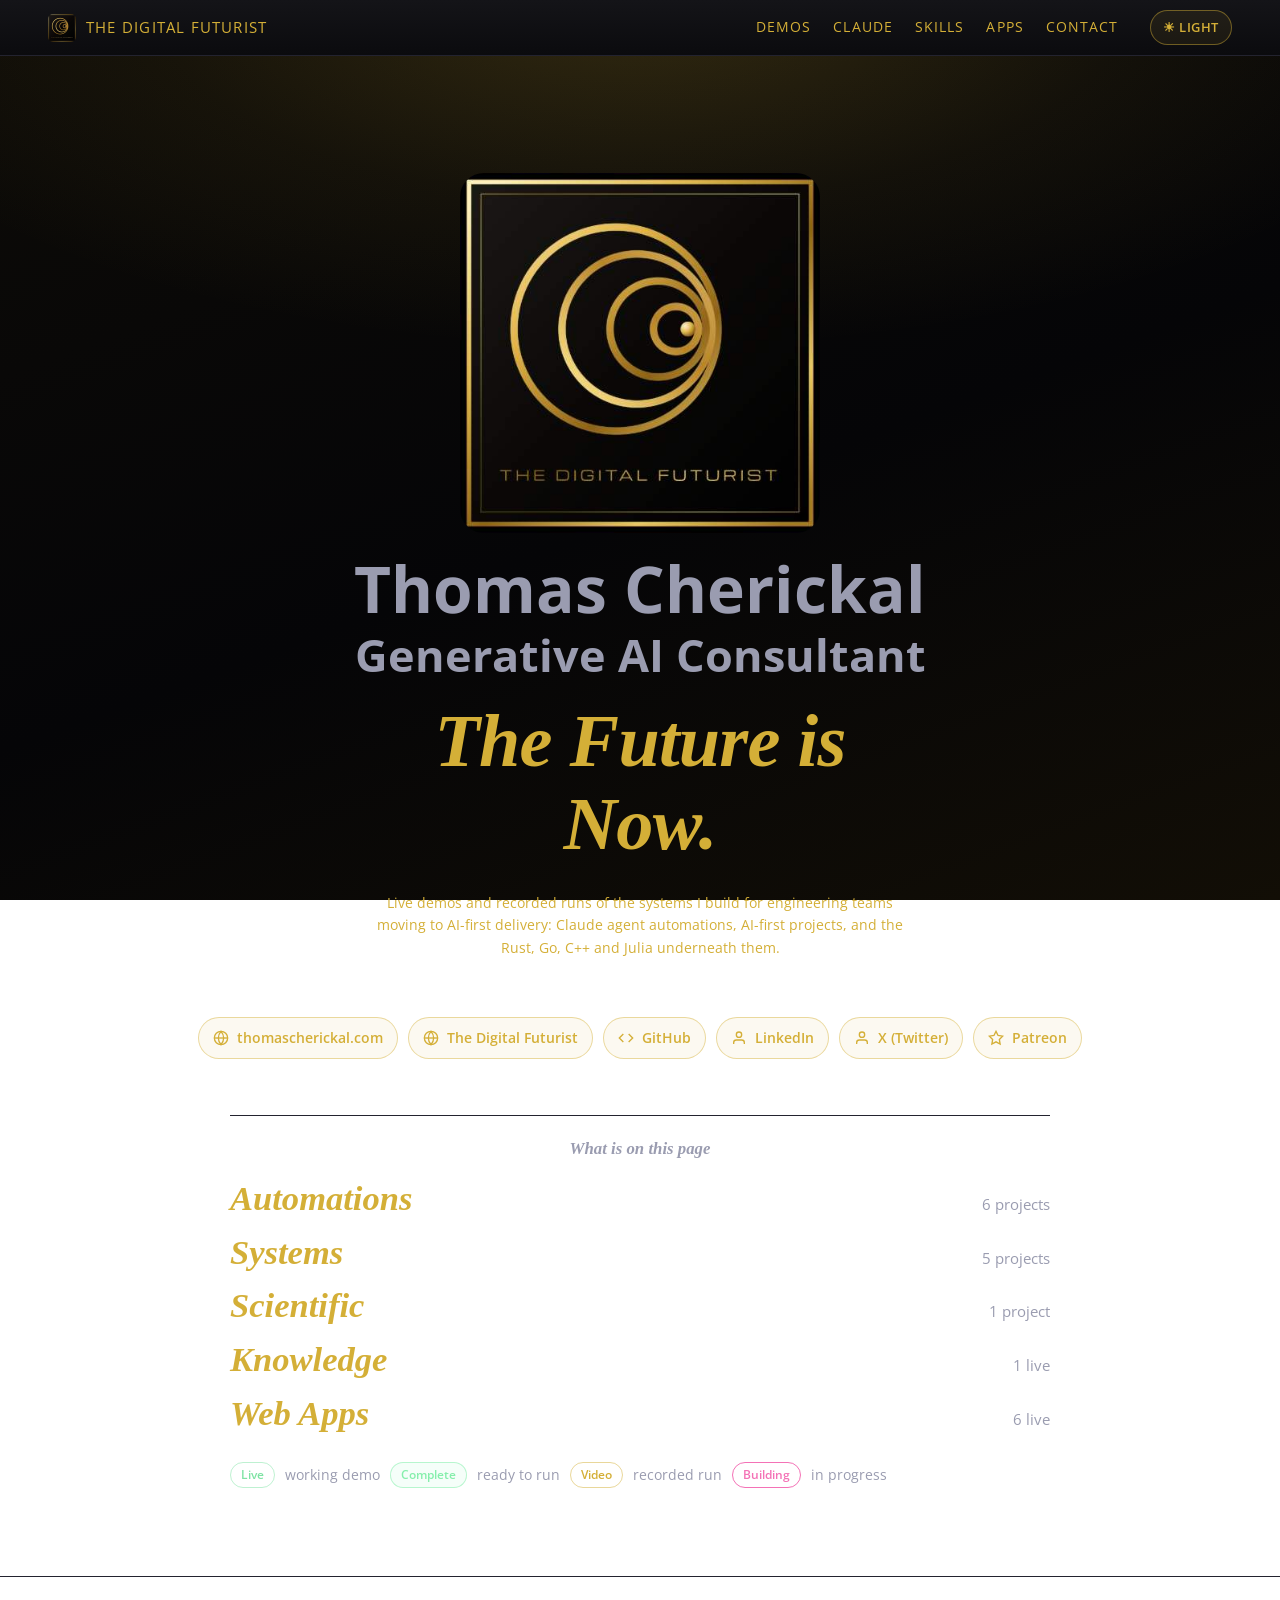
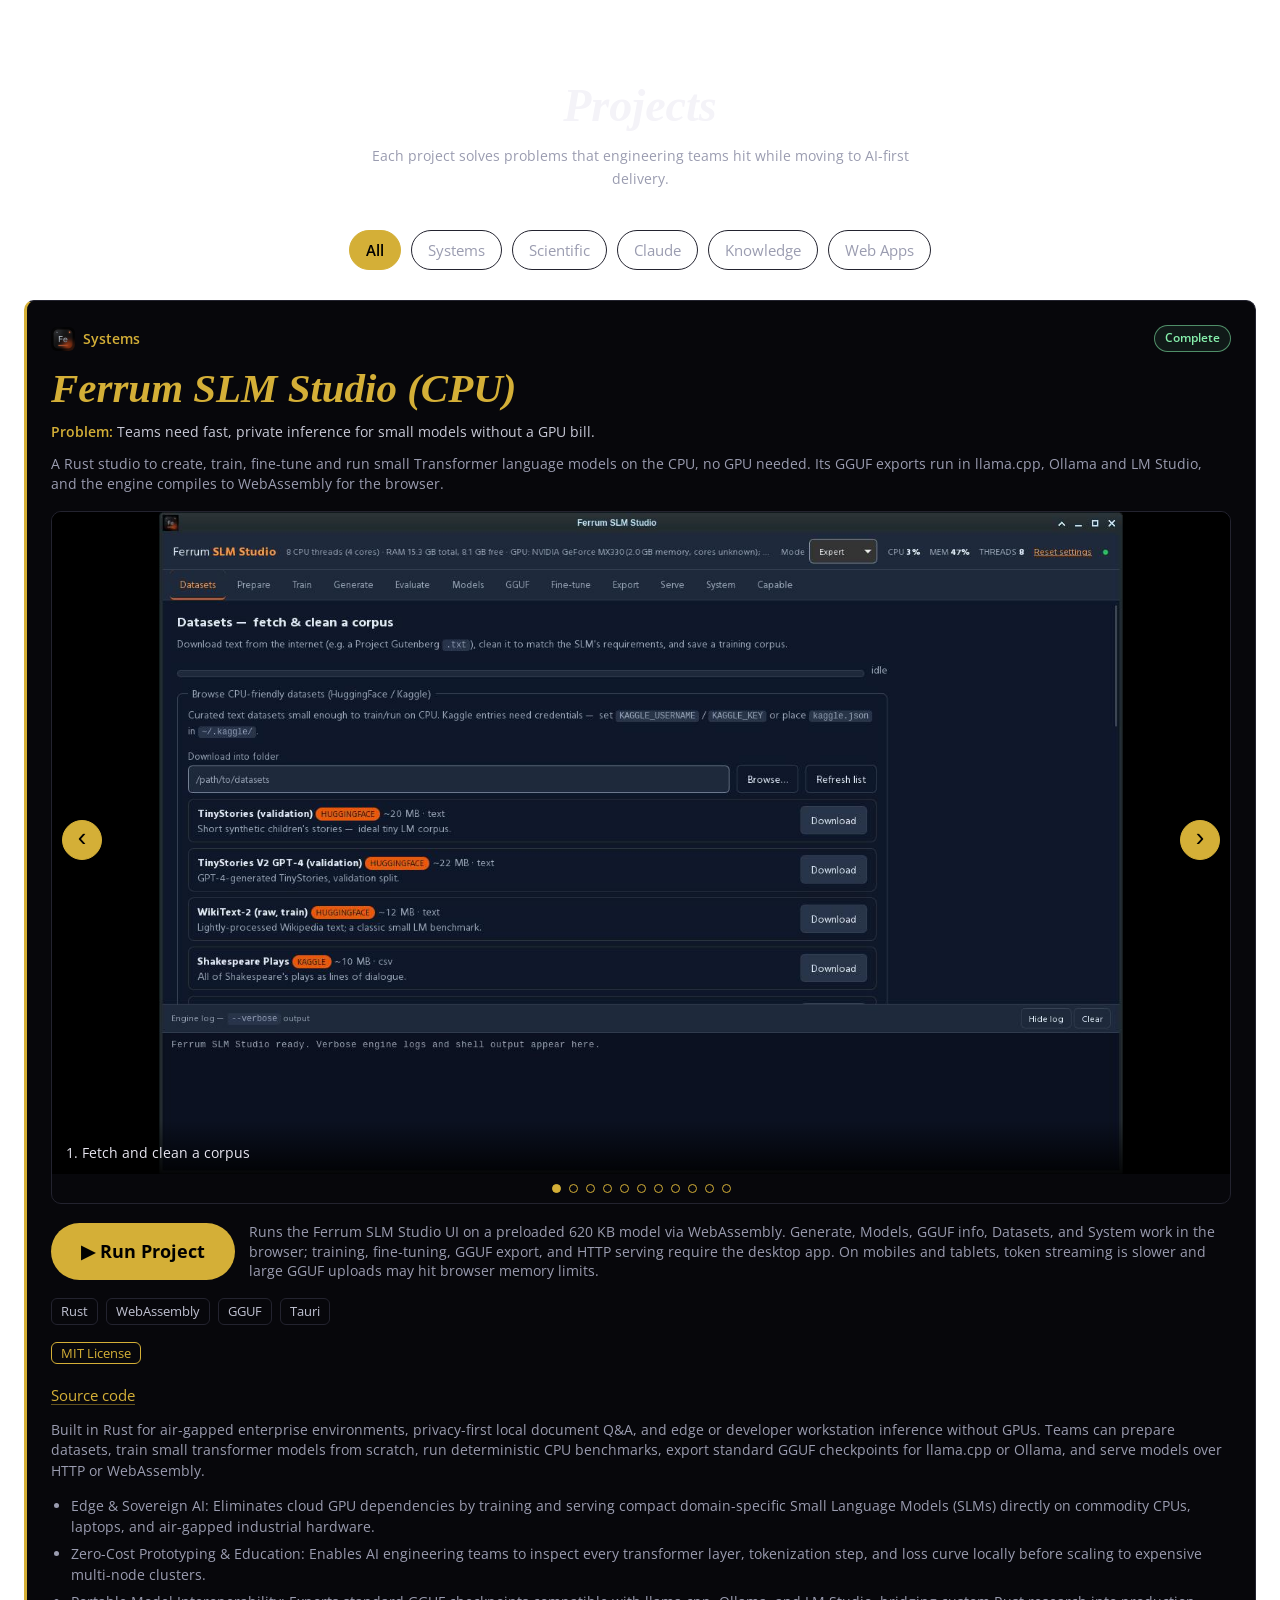
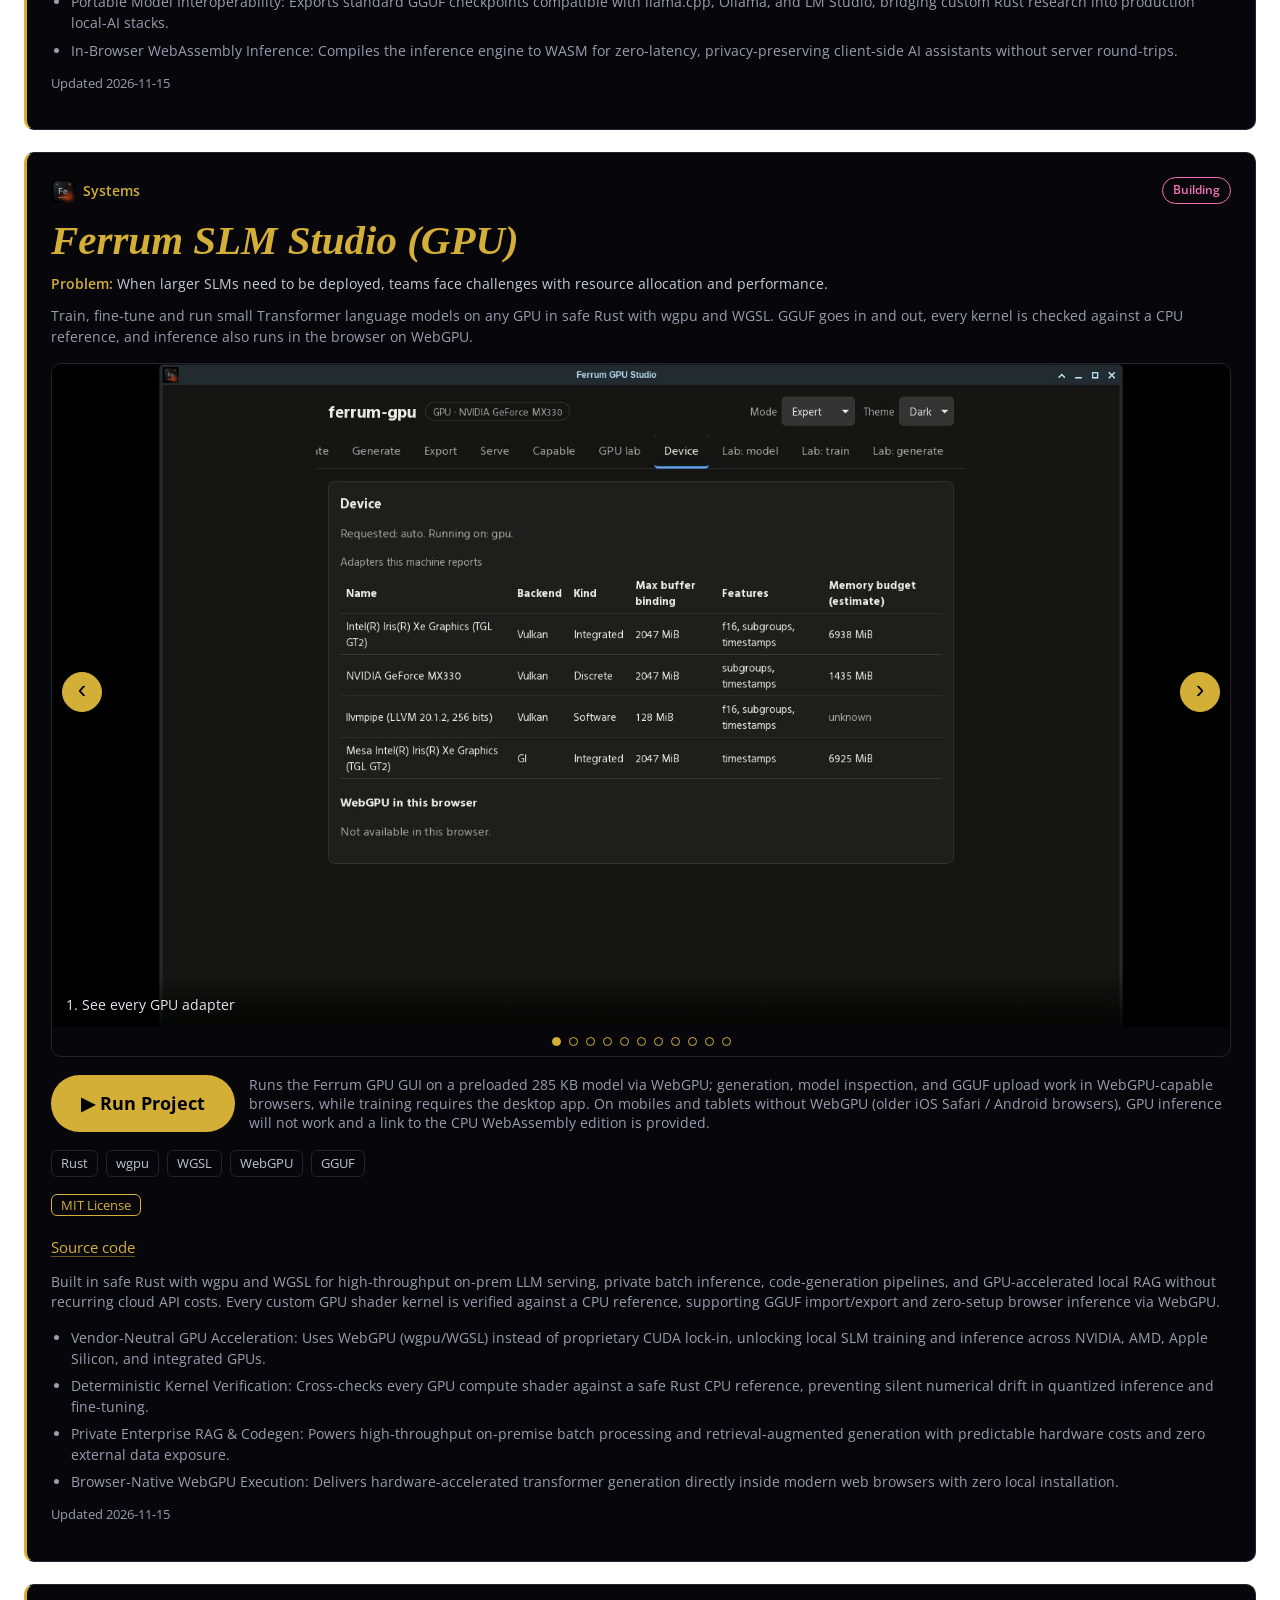
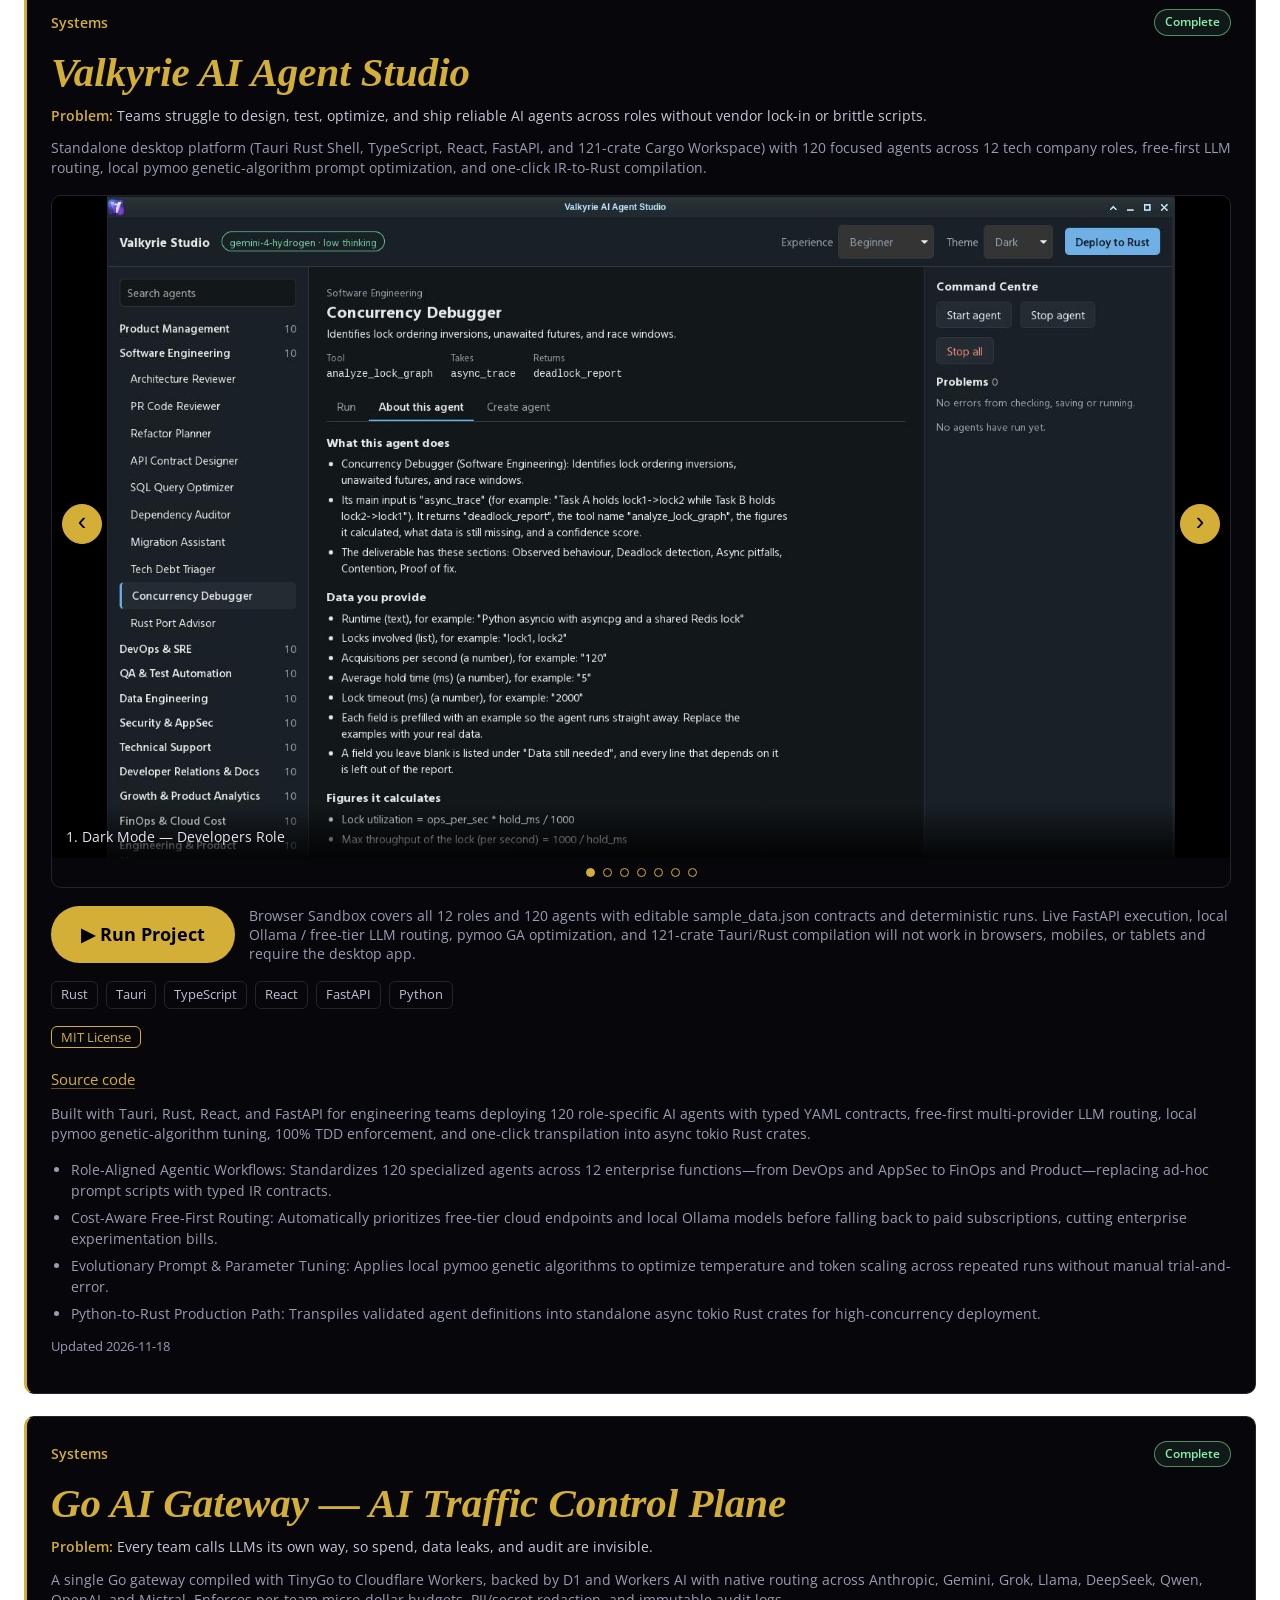
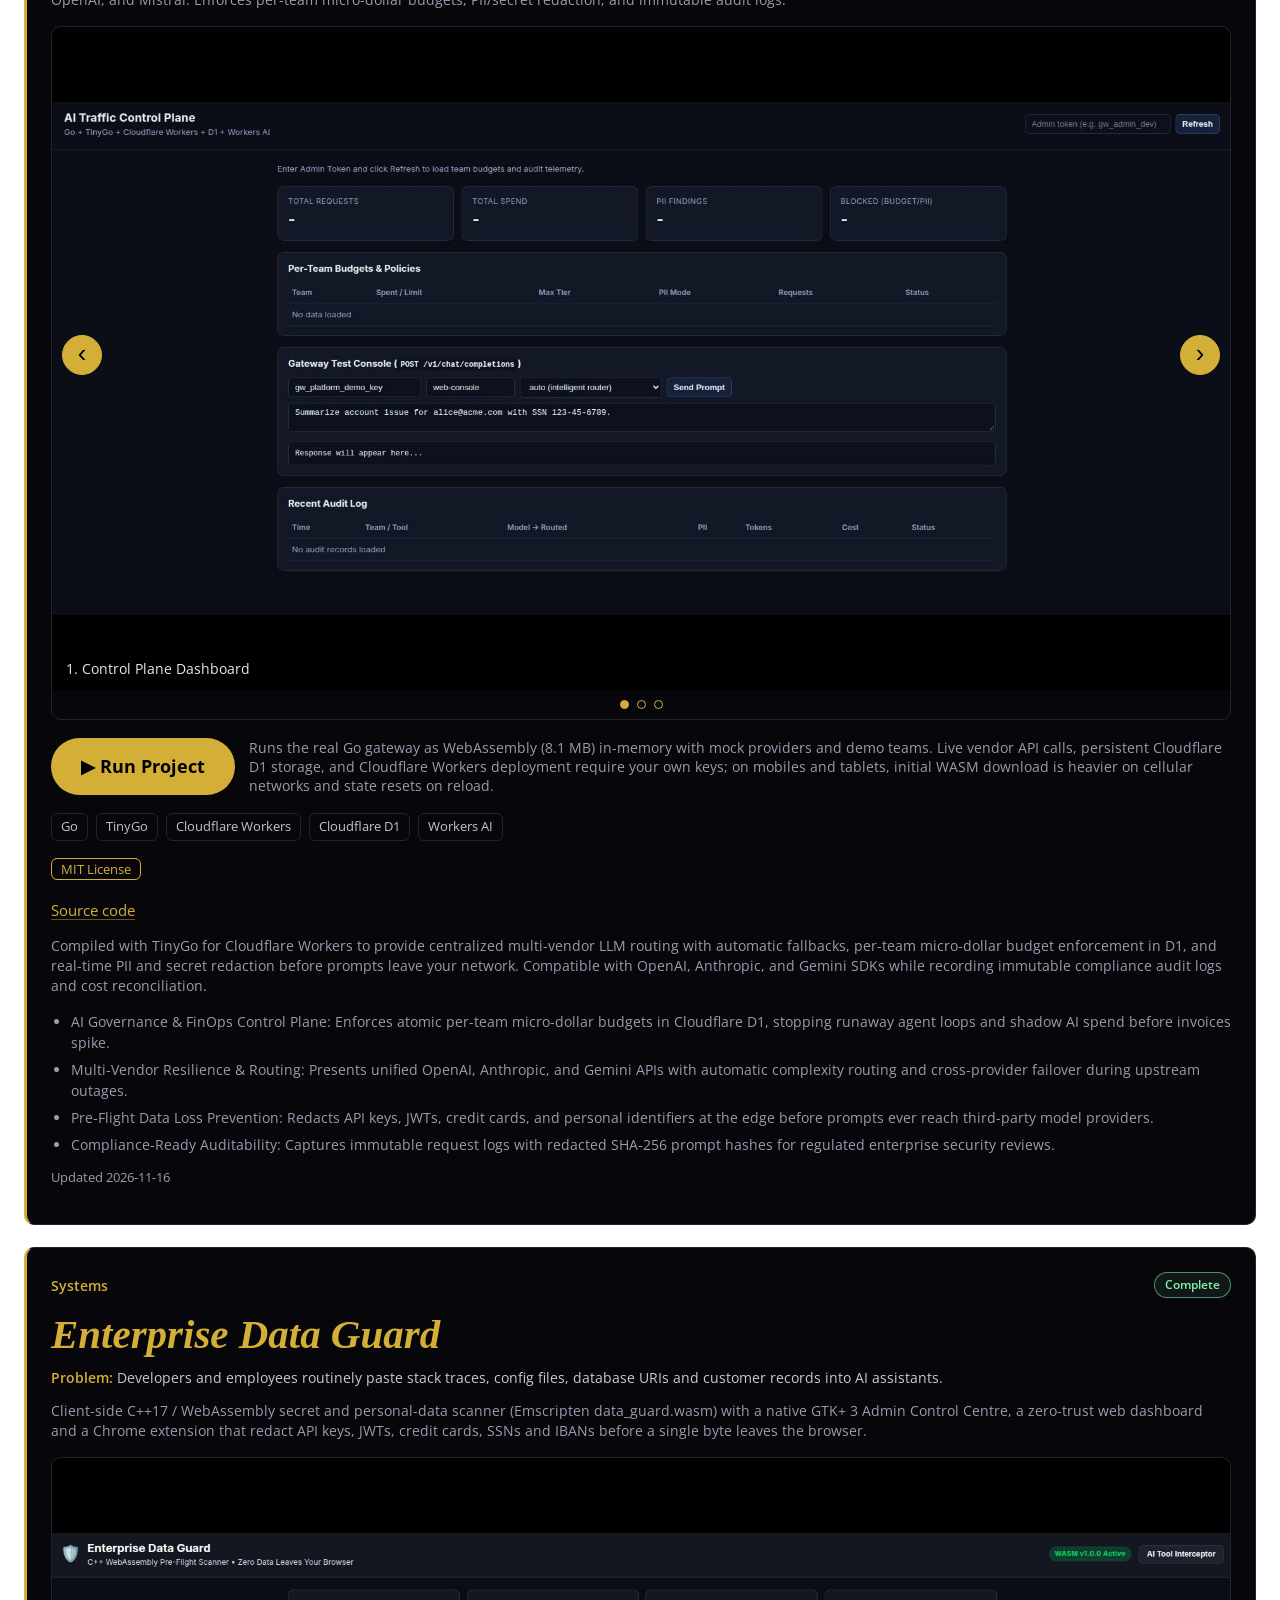
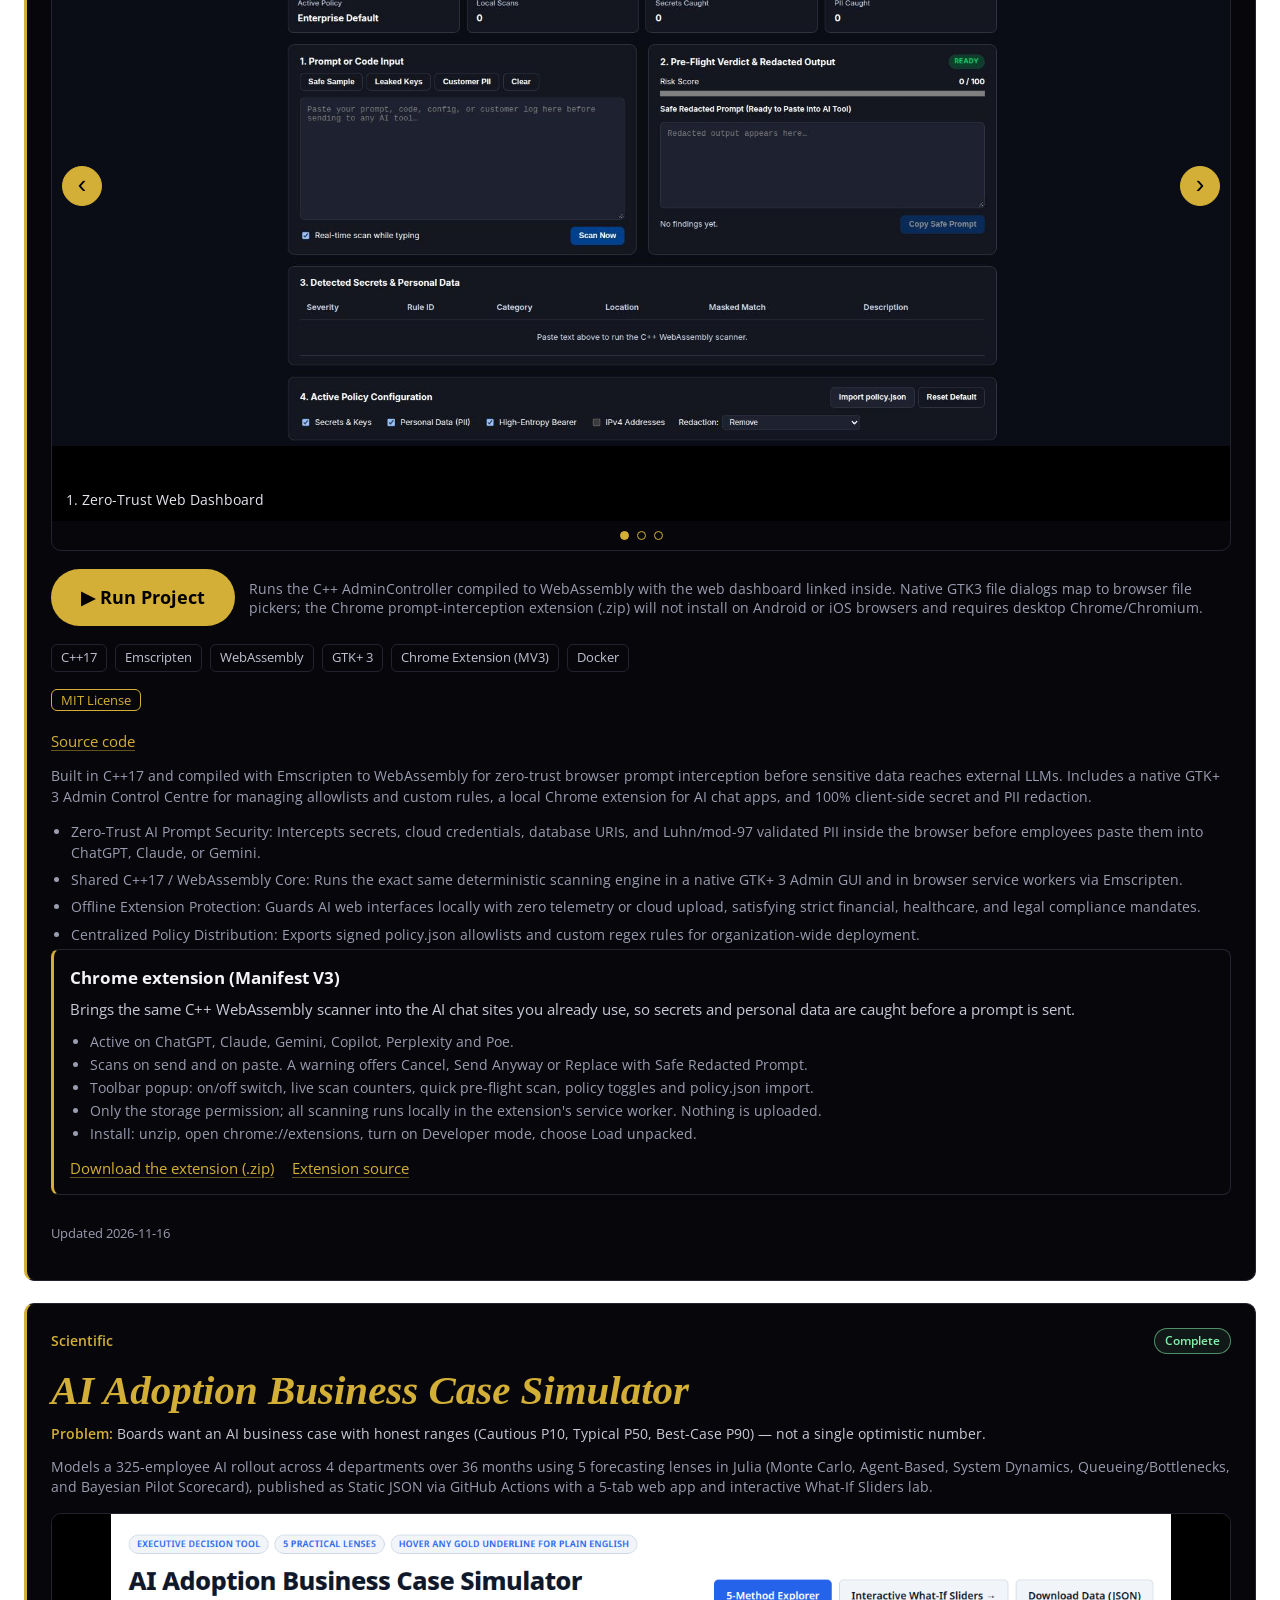
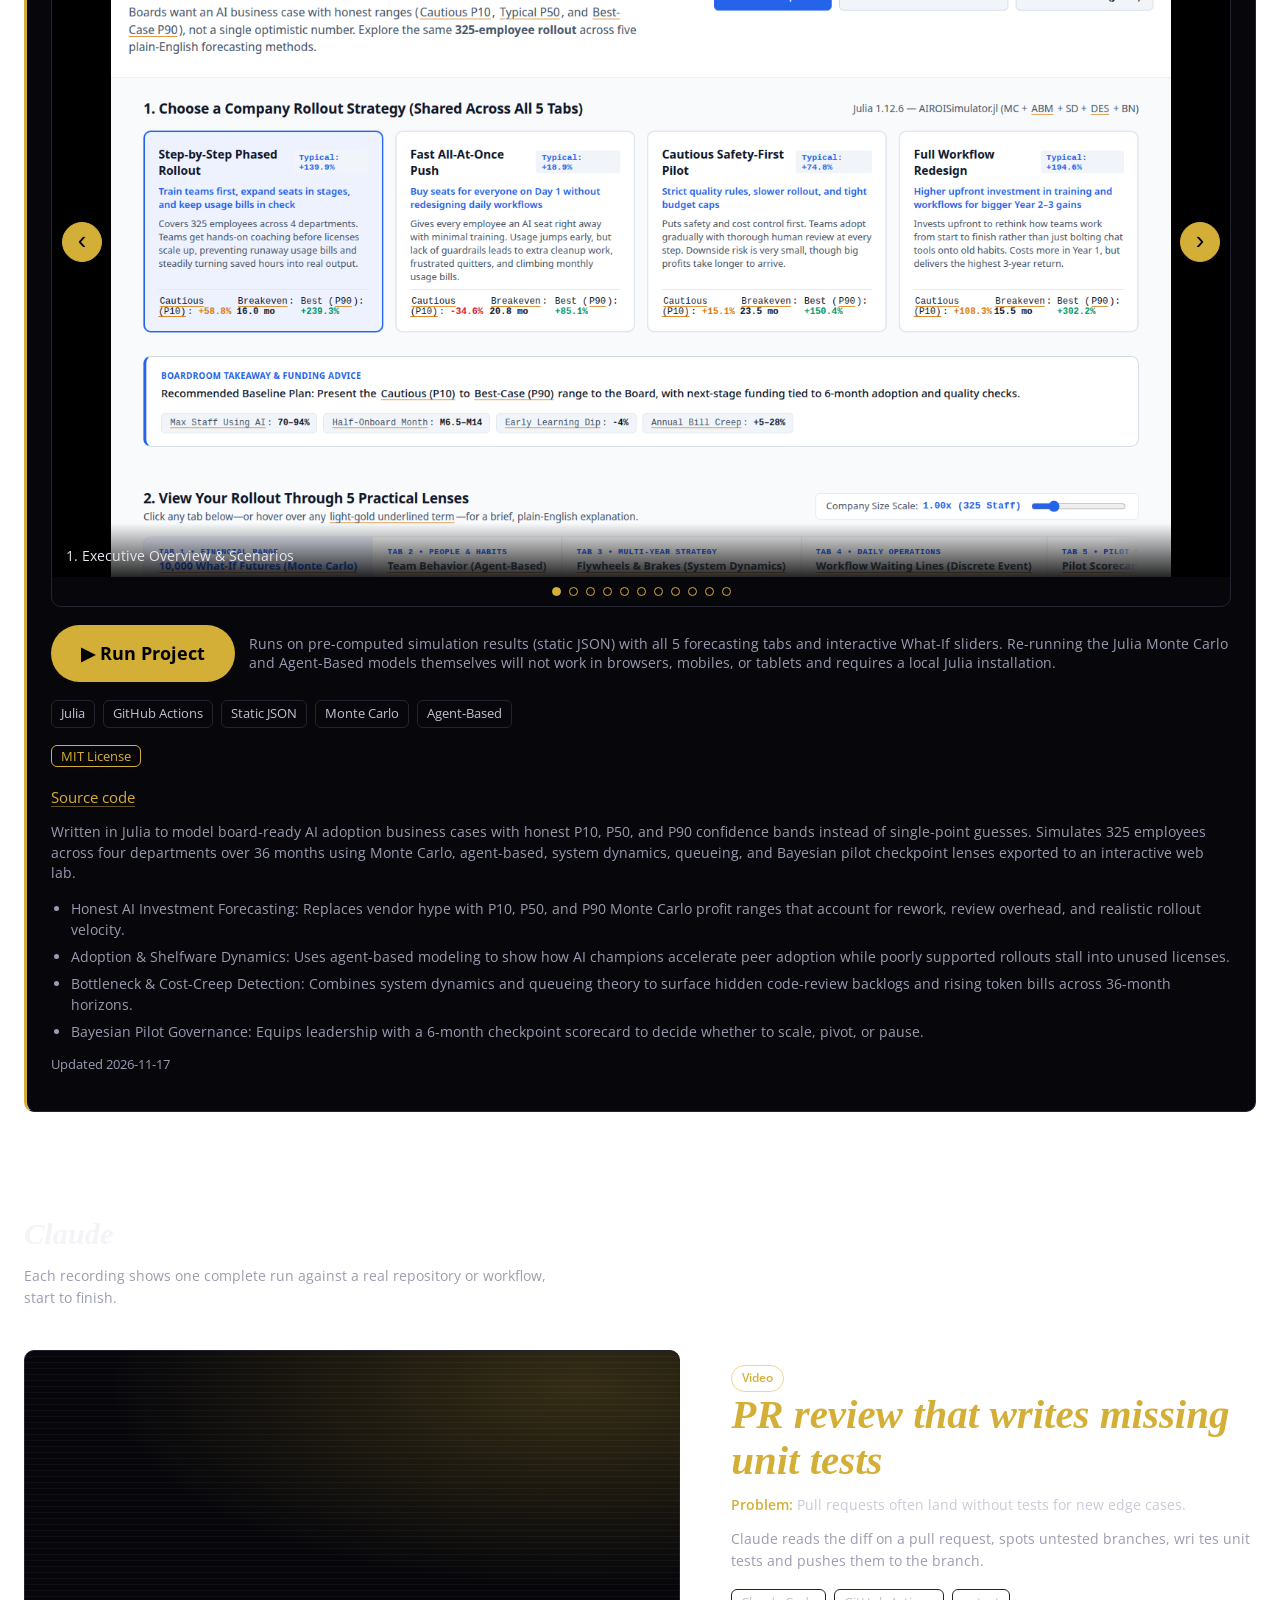
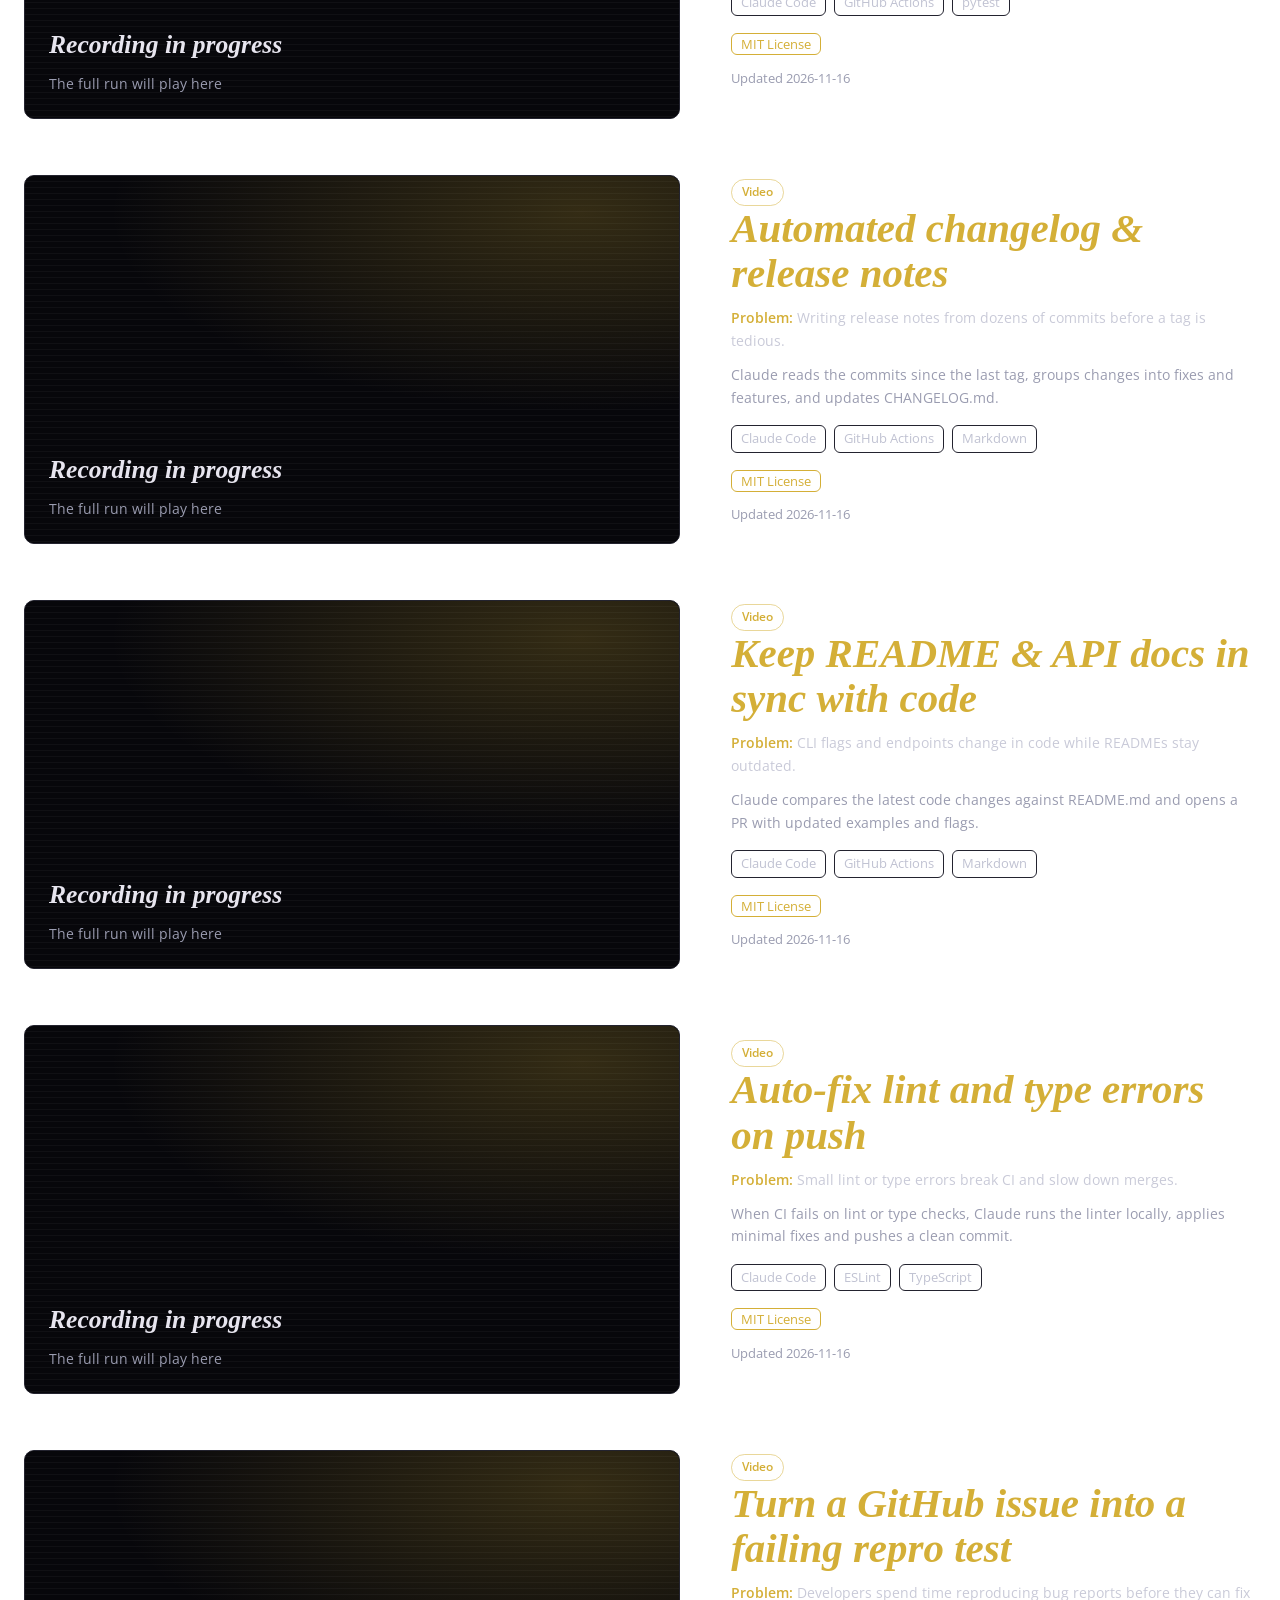
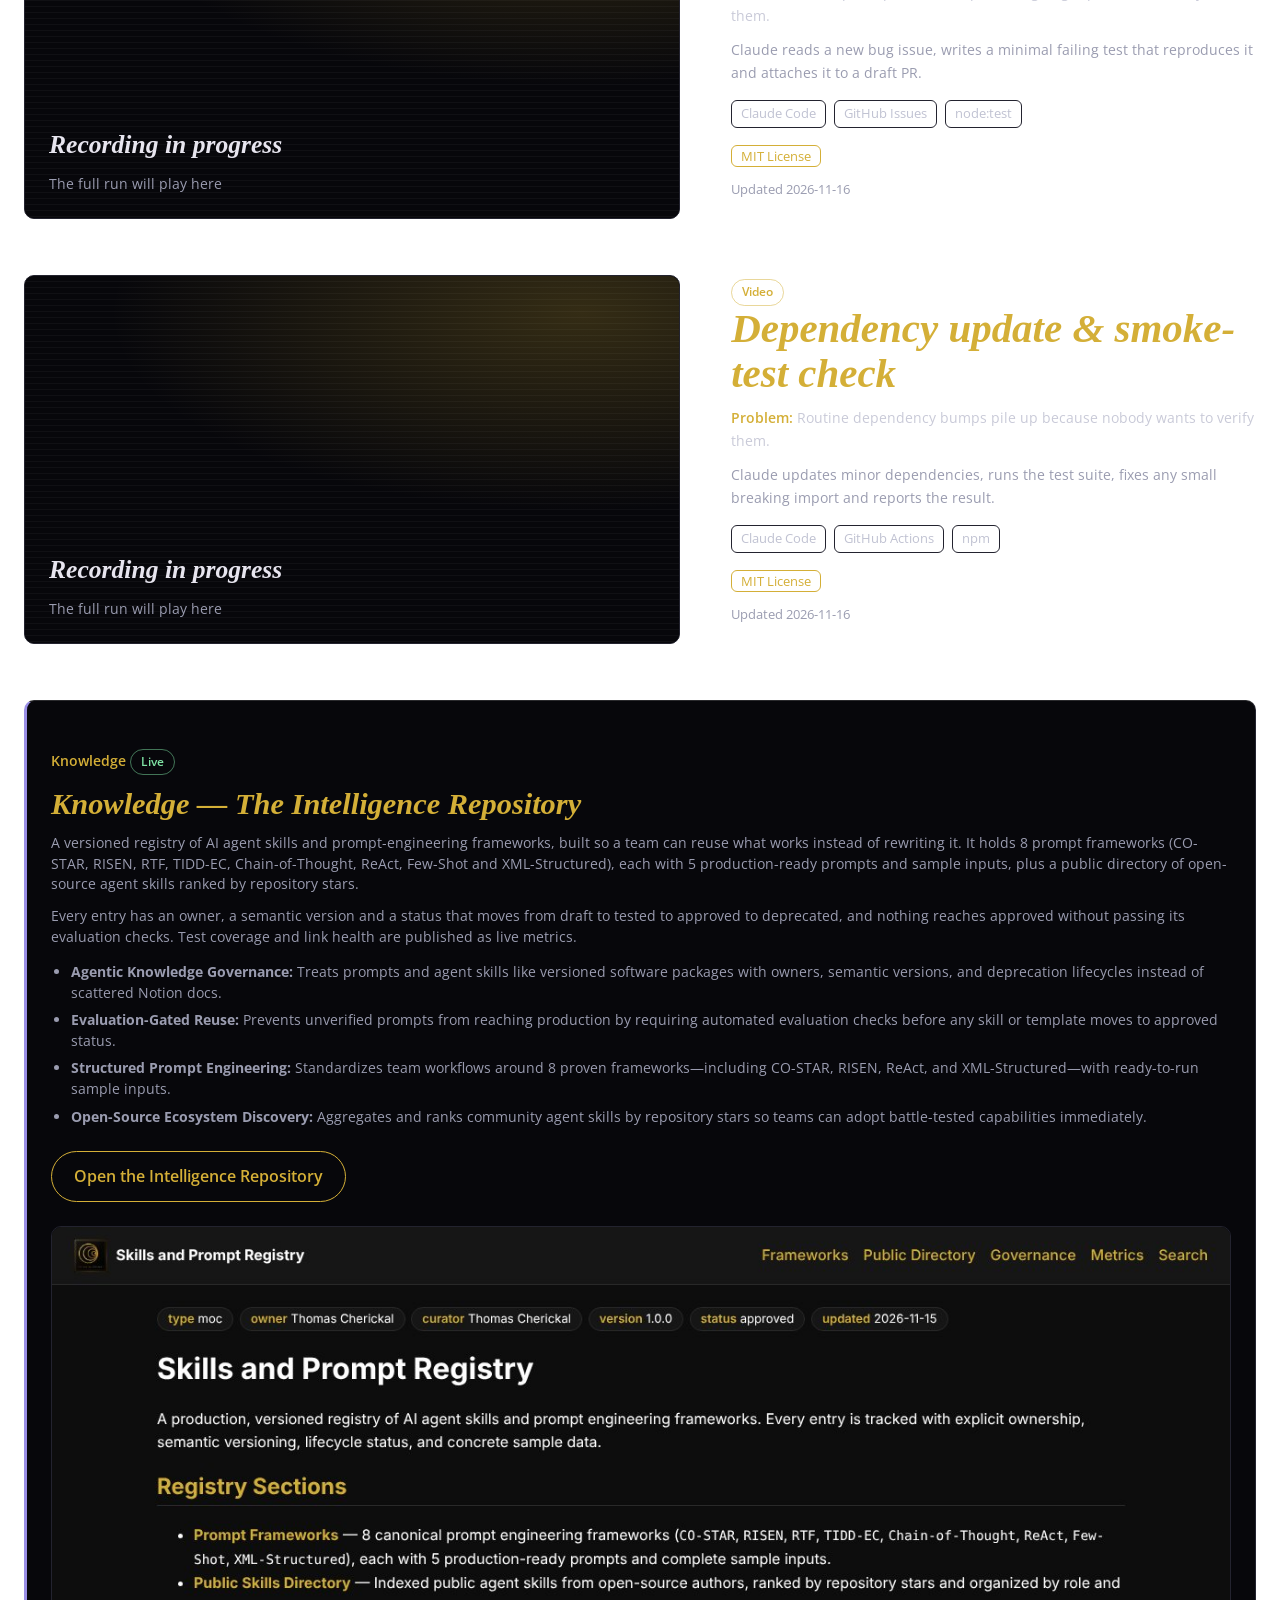
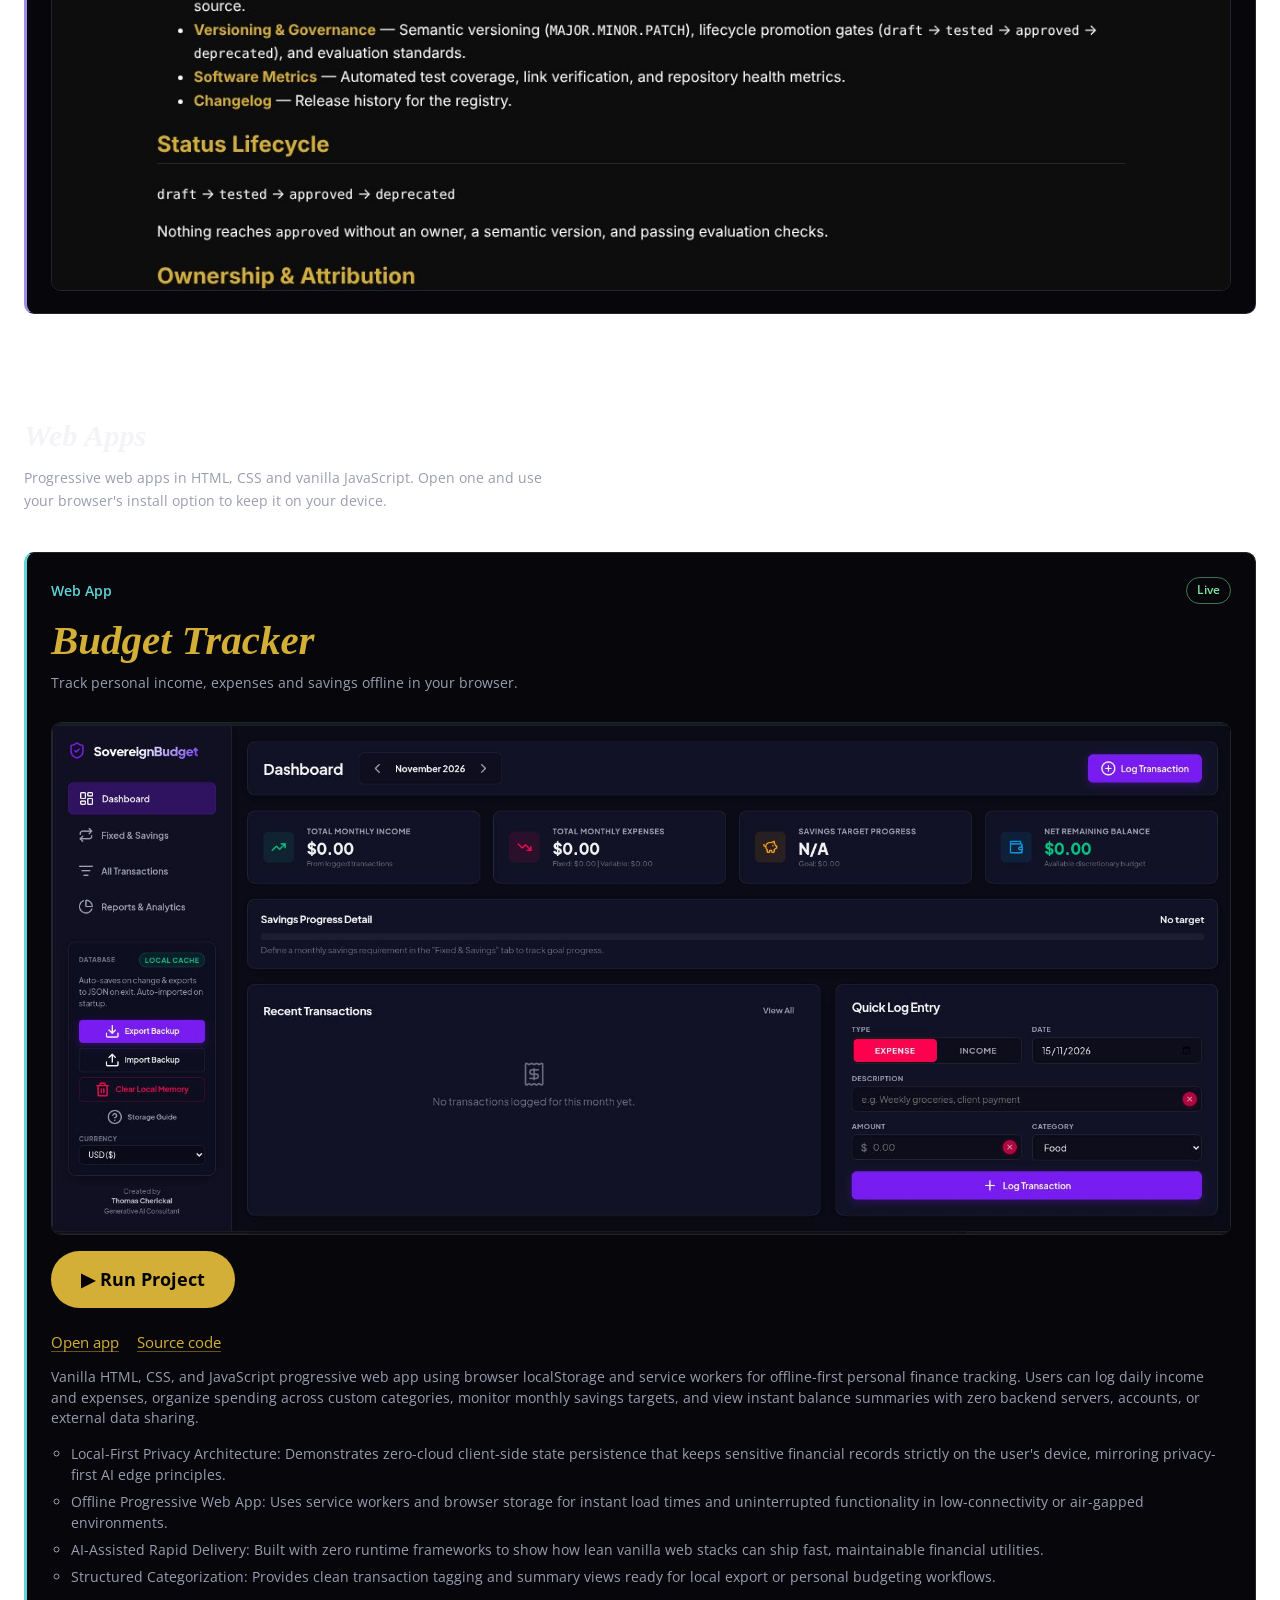
==== index.html @ d5a18248 "Add light/dark theme toggle, pinned navbar, Ferrum screenshots, and standalone demo notices" ====
<!DOCTYPE html>
<html lang="en">

<head>
  <meta charset="utf-8">
  <meta name="viewport" content="width=device-width, initial-scale=1">
  <title>Thomas Cherickal | AI-First Engineering Portfolio | The Digital Futurist</title>
  <meta name="description"
    content="Live demos and automation runs from Thomas Cherickal, Generative AI Consultant: AI-first engineering systems in Rust, Go, Python, Web, C++ and Julia.">
  <meta property="og:title" content="Thomas Cherickal | AI-First Engineering Portfolio">
  <meta property="og:description"
    content="AI-first: Claude Automations, Enterpise Software, Open-Source Projects, and Systems Code.">
  <meta property="og:image" content="https://portfolio.thedigitalfuturist.com/assets/og-card.png">
  <meta property="og:image:width" content="1200">
  <meta property="og:image:height" content="630">
  <meta name="twitter:card" content="summary_large_image">
  <meta name="twitter:title" content="Thomas Cherickal | AI-First Engineering Portfolio">
  <meta name="twitter:description"
    content="AI-first: Claude Automations, Enterpise Software, Open-Source Projects, and Systems Code.">
  <meta name="twitter:image" content="https://portfolio.thedigitalfuturist.com/assets/og-card.png">
  <meta name="theme-color" content="#000000">
  <link rel="icon" type="image/svg+xml" href="assets/favicon.svg?v=2">
  <link rel="preconnect" href="https://fonts.googleapis.com">
  <link rel="preconnect" href="https://fonts.gstatic.com" crossorigin>
  <link href="https://fonts.googleapis.com/css2?family=Open+Sans:ital,wght@0,400;0,600;0,700;1,400&display=swap"
    rel="stylesheet">
  <link rel="stylesheet" href="assets/styles.css">
  <link rel="stylesheet" href="assets/footer.css">
  <script type="application/ld+json">
  {
    "@context": "https://schema.org",
    "@graph": [
      {
        "@type": "Person",
        "@id": "https://thomascherickal.com/#person",
        "name": "Thomas Cherickal",
        "alternateName": "The Digital Futurist",
        "jobTitle": "Generative AI Consultant",
        "description": "Generative AI Consultant and AI-First Systems Engineer building production software in Rust, Go, C++, Julia, Python, and WebAssembly.",
        "url": "https://thomascherickal.com",
        "image": "https://portfolio.thedigitalfuturist.com/assets/logo.jpg",
        "email": "mailto:thomascherickal@gmail.com",
        "knowsAbout": [
          "Generative AI",
          "Claude Agent SDK",
          "Retrieval-Augmented Generation (RAG)",
          "Local LLMs",
          "Rust",
          "Go",
          "C++",
          "Julia",
          "WebAssembly",
          "WebGPU",
          "Cloudflare Workers"
        ],
        "sameAs": [
          "https://thedigitalfuturist.com",
          "https://portfolio.thedigitalfuturist.com",
          "https://skills.thedigitalfuturist.com",
          "https://github.com/thomascherickal",
          "https://www.linkedin.com/in/thomascherickal",
          "https://x.com/thomazcherickal",
          "https://www.patreon.com/thomascherickal",
          "https://thomascherickal.kit.com",
          "https://thesingularitypoint.substack.com",
          "https://thomascherickal.medium.com",
          "https://hackernoon.com/u/thomascherickal",
          "https://www.kaggle.com/thomascherickal",
          "https://linktr.ee/thomascherickal"
        ]
      },
      {
        "@type": "WebSite",
        "@id": "https://portfolio.thedigitalfuturist.com/#website",
        "url": "https://portfolio.thedigitalfuturist.com",
        "name": "Thomas Cherickal | AI-First Engineering Portfolio",
        "description": "Live demos and automation runs from Thomas Cherickal, Generative AI Consultant: AI-first engineering systems in Rust, Go, Python, Web, C++ and Julia.",
        "publisher": { "@id": "https://thomascherickal.com/#person" },
        "inLanguage": "en"
      },
      {
        "@type": "ProfilePage",
        "@id": "https://portfolio.thedigitalfuturist.com/#profilepage",
        "url": "https://portfolio.thedigitalfuturist.com",
        "name": "Thomas Cherickal | AI-First Engineering Portfolio | The Digital Futurist",
        "isPartOf": { "@id": "https://portfolio.thedigitalfuturist.com/#website" },
        "mainEntity": { "@id": "https://thomascherickal.com/#person" },
        "about": { "@id": "https://thomascherickal.com/#person" },
        "primaryImageOfPage": {
          "@type": "ImageObject",
          "url": "https://portfolio.thedigitalfuturist.com/assets/og-card.png",
          "width": 1200,
          "height": 630
        }
      },
      {
        "@type": "ItemList",
        "@id": "https://portfolio.thedigitalfuturist.com/#projects",
        "name": "AI-First Engineering Projects & Installable Web Apps",
        "numberOfItems": 11,
        "itemListElement": [
          {
            "@type": "ListItem",
            "position": 1,
            "item": {
              "@type": "SoftwareApplication",
              "name": "Ferrum SLM Studio (CPU)",
              "applicationCategory": "DeveloperApplication",
              "operatingSystem": "Linux, macOS, Windows, Web",
              "description": "A Rust studio to create, train, fine-tune and run small Transformer language models on the CPU with GGUF export and WebAssembly browser execution.",
              "url": "https://github.com/thomascherickal/ferrum-cpu",
              "author": { "@id": "https://thomascherickal.com/#person" },
              "license": "https://opensource.org/licenses/MIT",
              "offers": { "@type": "Offer", "price": "0", "priceCurrency": "USD" }
            }
          },
          {
            "@type": "ListItem",
            "position": 2,
            "item": {
              "@type": "SoftwareApplication",
              "name": "Ferrum SLM Studio (GPU)",
              "applicationCategory": "DeveloperApplication",
              "operatingSystem": "Linux, macOS, Windows, WebGPU",
              "description": "Train, fine-tune and run small Transformer language models on any GPU in safe Rust with wgpu, WGSL, GGUF, and WebGPU.",
              "url": "https://github.com/thomascherickal/ferrum-gpu",
              "author": { "@id": "https://thomascherickal.com/#person" },
              "license": "https://opensource.org/licenses/MIT",
              "offers": { "@type": "Offer", "price": "0", "priceCurrency": "USD" }
            }
          },
          {
            "@type": "ListItem",
            "position": 3,
            "item": {
              "@type": "SoftwareApplication",
              "name": "Go AI Gateway — AI Traffic Control Plane",
              "applicationCategory": "BusinessApplication",
              "operatingSystem": "Cloudflare Workers, Linux, macOS, Windows",
              "description": "TinyGo AI gateway on Cloudflare Workers with D1 per-team micro-dollar budgets, multi-vendor LLM routing, PII/secret redaction, and audit logs.",
              "url": "https://github.com/thomascherickal/go-ai-gateway",
              "author": { "@id": "https://thomascherickal.com/#person" },
              "license": "https://opensource.org/licenses/MIT",
              "offers": { "@type": "Offer", "price": "0", "priceCurrency": "USD" }
            }
          },
          {
            "@type": "ListItem",
            "position": 4,
            "item": {
              "@type": "SoftwareApplication",
              "name": "Enterprise Data Guard",
              "applicationCategory": "SecurityApplication",
              "operatingSystem": "WebAssembly, Linux, Chrome",
              "description": "Client-side C++17 / WebAssembly secret and personal-data scanner with GTK+ 3 Admin Control Centre and zero-trust browser prompt guard.",
              "url": "https://github.com/thomascherickal/cpp-enterprise-data-guard",
              "author": { "@id": "https://thomascherickal.com/#person" },
              "license": "https://opensource.org/licenses/MIT",
              "offers": { "@type": "Offer", "price": "0", "priceCurrency": "USD" }
            }
          },
          {
            "@type": "ListItem",
            "position": 5,
            "item": {
              "@type": "SoftwareApplication",
              "name": "AI Adoption Business Case Simulator",
              "applicationCategory": "BusinessApplication",
              "operatingSystem": "Web, Julia",
              "description": "Models a 325-employee AI rollout over 36 months using 5 forecasting lenses in Julia with P10/P50/P90 ranges and interactive What-If lab.",
              "url": "https://github.com/thomascherickal/julia-ai-roi-simulation",
              "author": { "@id": "https://thomascherickal.com/#person" },
              "license": "https://opensource.org/licenses/MIT",
              "offers": { "@type": "Offer", "price": "0", "priceCurrency": "USD" }
            }
          },
          {
            "@type": "ListItem",
            "position": 6,
            "item": {
              "@type": "WebApplication",
              "name": "The Intelligence Repository",
              "applicationCategory": "DeveloperApplication",
              "operatingSystem": "Web",
              "description": "Versioned registry of AI agent skills and 8 prompt-engineering frameworks with semantic versioning and evaluation checks.",
              "url": "https://skills.thedigitalfuturist.com",
              "author": { "@id": "https://thomascherickal.com/#person" },
              "offers": { "@type": "Offer", "price": "0", "priceCurrency": "USD" }
            }
          },
          {
            "@type": "ListItem",
            "position": 7,
            "item": {
              "@type": "WebApplication",
              "name": "Budget Tracker",
              "applicationCategory": "FinanceApplication",
              "operatingSystem": "Web, PWA",
              "url": "https://thomascherickal.github.io/Budget-Tracker/",
              "author": { "@id": "https://thomascherickal.com/#person" },
              "offers": { "@type": "Offer", "price": "0", "priceCurrency": "USD" }
            }
          },
          {
            "@type": "ListItem",
            "position": 8,
            "item": {
              "@type": "WebApplication",
              "name": "LinkedIn Profile Score",
              "applicationCategory": "BusinessApplication",
              "operatingSystem": "Web, PWA",
              "url": "https://thomascherickal.github.io/LinkedIn-Profile-Score-App/",
              "author": { "@id": "https://thomascherickal.com/#person" },
              "offers": { "@type": "Offer", "price": "0", "priceCurrency": "USD" }
            }
          },
          {
            "@type": "ListItem",
            "position": 9,
            "item": {
              "@type": "WebApplication",
              "name": "Top 10 AI Tools Finder",
              "applicationCategory": "UtilitiesApplication",
              "operatingSystem": "Web, PWA",
              "url": "https://thomascherickal.github.io/Top-10-AI-Tools-Finder-App/",
              "author": { "@id": "https://thomascherickal.com/#person" },
              "offers": { "@type": "Offer", "price": "0", "priceCurrency": "USD" }
            }
          },
          {
            "@type": "ListItem",
            "position": 10,
            "item": {
              "@type": "WebApplication",
              "name": "Tech Jobs Roadmap",
              "applicationCategory": "EducationalApplication",
              "operatingSystem": "Web, PWA",
              "url": "https://thomascherickal.github.io/Tech-Jobs-RoadMap-App/",
              "author": { "@id": "https://thomascherickal.com/#person" },
              "offers": { "@type": "Offer", "price": "0", "priceCurrency": "USD" }
            }
          },
          {
            "@type": "ListItem",
            "position": 11,
            "item": {
              "@type": "WebApplication",
              "name": "Inbound Signal Scorer",
              "applicationCategory": "BusinessApplication",
              "operatingSystem": "Web, PWA",
              "url": "https://thomascherickal.github.io/inbound-signal-scorer/",
              "author": { "@id": "https://thomascherickal.com/#person" },
              "offers": { "@type": "Offer", "price": "0", "priceCurrency": "USD" }
            }
          }
        ]
      }
    ]
  }
  </script>
</head>

<body>
  <a class="skip" href="#main">Skip to content</a>

  <header class="bar">
    <a class="brand" href="#top" aria-label="The Digital Futurist, back to top">
      <img src="assets/logo.jpg" alt="The Digital Futurist Logo" width="256" height="256">
      <span>The Digital Futurist</span>
    </a>
    <nav aria-label="Sections">
      <a href="#demos">Demos</a>
      <a href="#automations">Claude</a>
      <a href="#skills">Skills</a>
      <a href="#apps">Apps</a>
      <a href="#contact">Contact</a>
    </nav>
    <button type="button" id="theme-toggle" class="theme-toggle" aria-label="Switch to light mode" title="Toggle light/dark mode">☀ Light</button>
  </header>

  <main id="main">
    <section class="hero" id="top">
      <div class="hero-copy">
        <img class="hero-logo" src="assets/logo.jpg" alt="The Digital Futurist" width="440" height="440">
        <p class="byline"><span class="byline-name" id="site-name">Thomas Cherickal</span><span class="byline-role"
            id="site-role">Generative AI Consultant</span></p>
        <h1 id="site-headline"></h1>
        <p class="intro" id="site-intro"></p>
        <ul class="hero-links" id="hero-links" aria-label="Profile and project links"></ul>
      </div>

      <div class="index" aria-labelledby="index-title">
        <h2 id="index-title" class="index-title">What is on this page</h2>
        <ul id="lane-index"></ul>
        <p class="legend">
          <span class="pill pill-live">Live</span> working demo
          <span class="pill pill-complete">Complete</span> ready to run
          <span class="pill pill-video">Video</span> recorded run
          <span class="pill pill-building">Building</span> in progress
        </p>
      </div>
    </section>

    <section class="block" id="demos" aria-labelledby="demos-title">
      <div class="block-head">
        <h2 id="demos-title">Projects</h2>
        <p>Each project solves problems that engineering teams hit while moving to AI-first delivery.</p>
      </div>
      <div class="filters" role="group" aria-label="Filter demos by area" id="filters"></div>
      <div id="demo-grid" class="demo-grid" aria-live="polite"></div>

      <div class="project-sub" id="automations" aria-labelledby="automations-title">
        <div class="block-head">
          <h3 id="automations-title">Claude</h3>
          <p>Each recording shows one complete run against a real repository or workflow, start to finish.</p>
        </div>
        <div id="automation-list" class="automation-list"></div>
      </div>

      <div class="project-sub brain" id="skills" aria-labelledby="brain-title">
        <div class="brain-copy">
          <div class="brain-tag"><span class="demo-lane tone-violet" id="brain-lane">Knowledge</span> <span
              class="pill pill-live">Live</span></div>
          <h3 id="brain-title">Knowledge — The Intelligence Repository</h3>
          <p>A versioned registry of AI agent skills and prompt-engineering frameworks, built so a team can reuse what
            works instead of rewriting it. It holds 8 prompt frameworks (CO-STAR, RISEN, RTF, TIDD-EC, Chain-of-Thought,
            ReAct, Few-Shot and XML-Structured), each with 5 production-ready prompts and sample inputs, plus a public
            directory of open-source agent skills ranked by repository stars.</p>
          <p>Every entry has an owner, a semantic version and a status that moves from draft to tested to approved to
            deprecated, and nothing reaches approved without passing its evaluation checks. Test coverage and link
            health
            are published as live metrics.</p>
          <ul class="ai-points">
            <li><strong>Agentic Knowledge Governance:</strong> Treats prompts and agent skills like versioned software
              packages with owners, semantic versions, and deprecation lifecycles instead of scattered Notion docs.</li>
            <li><strong>Evaluation-Gated Reuse:</strong> Prevents unverified prompts from reaching production by
              requiring automated evaluation checks before any skill or template moves to approved status.</li>
            <li><strong>Structured Prompt Engineering:</strong> Standardizes team workflows around 8 proven
              frameworks—including CO-STAR, RISEN, ReAct, and XML-Structured—with ready-to-run sample inputs.</li>
            <li><strong>Open-Source Ecosystem Discovery:</strong> Aggregates and ranks community agent skills by
              repository stars so teams can adopt battle-tested capabilities immediately.</li>
          </ul>
          <a class="btn btn-ghost" id="brain-link" href="https://skills.thedigitalfuturist.com" target="_blank"
            rel="noopener">Open the Intelligence Repository</a>
        </div>
        <a class="brain-shot" id="brain-shot" href="https://skills.thedigitalfuturist.com" target="_blank"
          rel="noopener" aria-label="Open the Intelligence Repository, the Skills and Prompt Registry">
          <img src="assets/intelligence-repository.jpg"
            alt="Home page of the Skills and Prompt Registry: its sections for prompt frameworks, the public skills directory, versioning and governance, and software metrics, with the draft, tested, approved and deprecated lifecycle"
            width="1280" height="720" loading="lazy">
        </a>
      </div>

      <div class="project-sub" id="apps" aria-labelledby="apps-title">
        <div class="block-head">
          <h3 id="apps-title">Web Apps</h3>
          <p>Progressive web apps in HTML, CSS and vanilla JavaScript. Open one and use your browser's install option to
            keep it on your device.</p>
        </div>
        <ul id="pwa-list" class="pwa-list"></ul>
      </div>
    </section>

    <section class="block cta-band" aria-labelledby="cta-title">
      <h2 id="cta-title">Ready to build AI-first?</h2>
      <p>Let's talk about your architecture, team training, or custom AI systems.</p>
      <div class="actions" style="justify-content:center;">
        <a class="btn btn-gold" href="mailto:thomascherickal@gmail.com">Email Thomas Cherickal</a>
        <a class="btn btn-ghost" href="https://www.linkedin.com/in/thomascherickal" target="_blank"
          rel="noopener">Connect on LinkedIn</a>
      </div>
    </section>
  </main>

  <footer id="contact">
    <div class="footer-top">
      <div class="footer-brand">
        <a href="https://thedigitalfuturist.com" class="footer-brand-logo-link"
          aria-label="Thomas Cherickal - The Digital Futurist">
          <img src="assets/logo.jpg" alt="The Digital Futurist Logo" class="footer-brand-logo" width="46" height="46" />
        </a>
        <div>
          <p class="footer-brand-name">The Digital Futurist</p>
          <p class="footer-brand-tagline">Thomas Cherickal · Generative AI Consultant</p>
        </div>
      </div>
      <div class="footer-newsletter-wrap">
        <div class="newsletter-card">
          <div class="newsletter-info">
            <p class="newsletter-name"><span class="newsletter-icon"><svg class="newsletter-svg" width="18" height="18"
                  viewBox="0 0 24 24" fill="#F87171" aria-hidden="true">
                  <path
                    d="m3.5 11.633-2.434 2.408V8.687a.53.53 0 0 0-.533-.527.53.53 0 0 0-.533.527v6.624a.528.528 0 0 0 .532.526.533.533 0 0 0 .377-.153l2.974-2.939 2.974 2.94a.535.535 0 0 0 .754 0 .522.522 0 0 0 0-.746l-2.974-2.938L7.61 9.06a.522.522 0 0 0 0-.745.538.538 0 0 0-.753 0l-3.344 3.307c-.003 0-.005.003-.007.005l-.007.006v-.001zm8.826 4.206a.53.53 0 0 1-.533-.526V8.688a.53.53 0 0 1 .533-.528.53.53 0 0 1 .533.528v6.624a.53.53 0 0 1-.533.526v.001zm7.257-6.624v6.098c0 .29.238.526.532.526a.53.53 0 0 0 .533-.526V9.215h2.818A.53.53 0 0 0 24 8.688a.53.53 0 0 0-.533-.527h-6.702a.53.53 0 0 0-.533.527.53.53 0 0 0 .533.527h2.819-.001z" />
                </svg></span>The Digital Futurist Newsletter</p>
            <p class="newsletter-desc">How to understand and build emerging technologies.</p>
          </div>
          <a href="https://thomascherickal.kit.com" target="_blank" rel="noopener" class="btn btn-primary"
            style="white-space:nowrap;">Subscribe Free →</a>
        </div>
      </div>
    </div>
    <p class="footer-label" id="contact-label">Find Me Online</p>
    <div class="social-grid">
      <a href="https://thomascherickal.com" target="_blank" rel="noopener" class="social-link highlight"
        aria-label="Thomas Cherickal Profile Site"><span class="social-icon"><svg class="social-svg" width="18"
            height="18" viewBox="0 0 24 24" fill="none" stroke="#38BDF8" stroke-width="2" stroke-linecap="round"
            stroke-linejoin="round" aria-hidden="true">
            <circle cx="12" cy="12" r="10" />
            <line x1="2" y1="12" x2="22" y2="12" />
            <path d="M12 2a15.3 15.3 0 0 1 4 10 15.3 15.3 0 0 1-4 10 15.3 15.3 0 0 1-4-10 15.3 15.3 0 0 1 4-10z" />
          </svg></span>Master Blog</a>
      <a href="https://github.com/thomascherickal" target="_blank" rel="noopener" class="social-link highlight"
        aria-label="Thomas Cherickal GitHub Profile"><span class="social-icon"><svg class="social-svg" width="18"
            height="18" viewBox="0 0 24 24" fill="#FFFFFF" aria-hidden="true">
            <path
              d="M12 .297c-6.63 0-12 5.373-12 12 0 5.303 3.438 9.8 8.205 11.385.6.113.82-.258.82-.577 0-.285-.01-1.04-.015-2.04-3.338.724-4.042-1.61-4.042-1.61C4.422 18.07 3.633 17.7 3.633 17.7c-1.087-.744.084-.729.084-.729 1.205.084 1.838 1.236 1.838 1.236 1.07 1.835 2.809 1.305 3.495.998.108-.776.417-1.305.76-1.605-2.665-.3-5.466-1.332-5.466-5.93 0-1.31.465-2.38 1.235-3.22-.135-.303-.54-1.523.105-3.176 0 0 1.005-.322 3.3 1.23.96-.267 1.98-.399 3-.405 1.02.006 2.04.138 3 .405 2.28-1.552 3.285-1.23 3.285-1.23.645 1.653.24 2.873.12 3.176.765.84 1.23 1.91 1.23 3.22 0 4.61-2.805 5.625-5.475 5.92.42.36.81 1.096.81 2.22 0 1.606-.015 2.896-.015 3.286 0 .315.21.69.825.57C20.565 22.092 24 17.592 24 12.297c0-6.627-5.373-12-12-12" />
          </svg></span>GitHub</a>
      <a href="https://linkedin.com/in/thomascherickal" target="_blank" rel="noopener" class="social-link highlight"
        aria-label="Thomas Cherickal LinkedIn Profile"><span class="social-icon"><svg class="social-svg" width="18"
            height="18" viewBox="0 0 24 24" fill="#0A66C2" aria-hidden="true">
            <path
              d="M19 0h-14c-2.761 0-5 2.239-5 5v14c0 2.761 2.239 5 5 5h14c2.762 0 5-2.239 5-5v-14c0-2.761-2.238-5-5-5zm-11 19h-3v-11h3v11zm-1.5-12.268c-.966 0-1.75-.79-1.75-1.764s.784-1.764 1.75-1.764 1.75.79 1.75 1.764-.783 1.764-1.75 1.764zm13.5 12.268h-3v-5.604c0-3.368-4-3.113-4 0v5.604h-3v-11h3v1.765c1.396-2.586 7-2.777 7 2.476v6.759z" />
          </svg></span>LinkedIn</a>
      <a href="https://hackernoon.com/u/thomascherickal" target="_blank" rel="noopener" class="social-link highlight"
        aria-label="Thomas Cherickal HackerNoon Profile"><span class="social-icon"><svg class="social-svg" width="18"
            height="18" viewBox="0 0 24 24" fill="#00EB47" aria-hidden="true">
            <path
              d="M5.701 0v6.223H8.85V4.654h1.576v7.842H12V4.654h1.574v1.569h3.15V0zm11.024 6.223v3.136h1.574V6.223zm1.574 3.136v4.705h1.576v-1.568h1.574v-1.568h-1.574V9.359zm0 4.705h-1.574v3.137h1.574zm-1.574 3.137h-3.15v1.569H8.85V17.2H5.7V24h11.024zm-11.024 0v-3.137H4.125v3.137zm-1.576-3.137V9.36H2.551v4.705zm0-4.705h1.576V6.223H4.125Z" />
          </svg></span>HackerNoon</a>
      <a href="https://thomascherickal.medium.com" target="_blank" rel="noopener" class="social-link"
        aria-label="Thomas Cherickal Medium Profile"><span class="social-icon"><svg class="social-svg" width="18"
            height="18" viewBox="0 0 24 24" fill="#FFFFFF" aria-hidden="true">
            <path
              d="M4.21 0A4.201 4.201 0 0 0 0 4.21v15.58A4.201 4.201 0 0 0 4.21 24h15.58A4.201 4.201 0 0 0 24 19.79v-1.093c-.137.013-.278.02-.422.02-2.577 0-4.027-2.146-4.09-4.832a7.592 7.592 0 0 1 .022-.708c.093-1.186.475-2.241 1.105-3.022a3.885 3.885 0 0 1 1.395-1.1c.468-.237 1.127-.367 1.664-.367h.023c.101 0 .202.004.303.01V4.211A4.201 4.201 0 0 0 19.79 0Zm.198 5.583h4.165l3.588 8.435 3.59-8.435h3.864v.146l-.019.004c-.705.16-1.063.397-1.063 1.254h-.003l.003 10.274c.06.676.424.885 1.063 1.03l.02.004v.145h-4.923v-.145l.019-.005c.639-.144.994-.353 1.054-1.03V7.267l-4.745 11.15h-.261L6.15 7.569v9.445c0 .857.358 1.094 1.063 1.253l.02.004v.147H4.405v-.147l.019-.004c.705-.16 1.065-.397 1.065-1.253V6.987c0-.857-.358-1.094-1.064-1.254l-.018-.004zm19.25 3.668c-1.086.023-1.733 1.323-1.813 3.124H24V9.298a1.378 1.378 0 0 0-.342-.047Zm-1.862 3.632c-.1 1.756.86 3.239 2.204 3.634v-3.634z" />
          </svg></span>Medium</a>
      <a href="https://thomascherickal.hashnode.dev" target="_blank" rel="noopener" class="social-link"
        aria-label="Thomas Cherickal Hashnode Blog"><span class="social-icon"><svg class="social-svg" width="18"
            height="18" viewBox="0 0 24 24" fill="#2962FF" aria-hidden="true">
            <path
              d="M22.351 8.019l-6.37-6.37a5.63 5.63 0 0 0-7.962 0l-6.37 6.37a5.63 5.63 0 0 0 0 7.962l6.37 6.37a5.63 5.63 0 0 0 7.962 0l6.37-6.37a5.63 5.63 0 0 0 0-7.962zM12 15.953a3.953 3.953 0 1 1 0-7.906 3.953 3.953 0 0 1 0 7.906z" />
          </svg></span>Hashnode</a>
      <a href="https://thesingularitypoint.substack.com" target="_blank" rel="noopener" class="social-link"
        aria-label="Thomas Cherickal Substack"><span class="social-icon"><svg class="social-svg" width="18" height="18"
            viewBox="0 0 24 24" fill="#FF6719" aria-hidden="true">
            <path
              d="M22.539 8.242H1.46V5.406h21.08v2.836zM1.46 10.812V24L12 18.11 22.54 24V10.812H1.46zM22.54 0H1.46v2.836h21.08V0z" />
          </svg></span>Substack</a>
      <a href="https://exercism.org/profiles/thomascherickal" target="_blank" rel="noopener" class="social-link"
        aria-label="Thomas Cherickal Exercism Profile"><span class="social-icon"><svg class="social-svg" width="18"
            height="18" viewBox="0 0 24 24" xmlns="http://www.w3.org/2000/svg" aria-hidden="true">
            <rect width="24" height="24" rx="4" fill="#E5E7EB" />
            <g transform="translate(12, 12) scale(0.68) translate(-15.0245, -11.9765)" fill="#000000">
              <path
                d="M 16.7711 15.3596 C 16.7711 16.376 15.8912 17.0112 15.1118 17.0112 C 14.3324 17.0112 13.3973 16.6954 13.3973 15.3596 V 14.71 H 12.3706 V 15.3596 C 12.3706 16.8389 13.6008 18.0421 15.1118 18.0421 C 16.6228 18.0421 17.8529 16.8389 17.8529 15.3596 V 14.71 H 16.7711 V 15.3596 Z" />
              <path
                d="M 8.14791 12.2226 C 8.14791 11.252 8.98972 10.4627 10.024 10.4627 C 11.0576 10.4627 11.8994 11.2527 11.8994 12.2226 H 13.0811 C 13.0811 10.64 11.7104 9.35303 10.024 9.35303 C 8.33759 9.35303 6.96619 10.64 6.96619 12.2226 H 8.14791 Z" />
              <path
                d="M 17.8859 12.2226 C 17.8859 11.252 18.7278 10.4627 19.7613 10.4627 C 20.7956 10.4627 21.6374 11.2527 21.6374 12.2226 H 22.8191 C 22.8191 10.64 21.4477 9.35303 19.7613 9.35303 C 18.0749 9.35303 16.7042 10.64 16.7042 12.2226 H 17.8859 Z" />
              <path fill-rule="evenodd" clip-rule="evenodd"
                d="M 24.7258 8.45805 V 4.64371 C 24.7258 3.35828 24.5696 2.46641 24.257 1.96808 C 23.9445 1.46974 23.2938 1.08551 22.3049 0.815389 C 22.0063 0.731557 21.8571 0.596496 21.8571 0.410202 C 21.8571 0.158705 22.1929 0.032959 22.8646 0.032959 H 23.8862 C 24.9964 0.032959 25.8384 0.377597 26.4121 1.06688 C 26.9859 1.75617 27.2727 2.76214 27.2727 4.08483 V 8.10875 C 27.2727 9.04022 27.373 9.75744 27.5736 10.2604 C 27.7742 10.7634 28.145 11.2338 28.6861 11.6716 C 28.8447 11.802 28.924 11.9091 28.924 11.993 C 28.924 12.0768 28.8447 12.1839 28.6861 12.3143 C 28.1357 12.7614 27.7625 13.2341 27.5666 13.7325 C 27.3707 14.2308 27.2727 14.9457 27.2727 15.8772 V 19.8871 C 27.2727 21.2191 26.9835 22.2297 26.4051 22.919 C 25.8267 23.6083 24.9871 23.953 23.8862 23.953 H 22.8646 C 22.4261 23.953 22.1486 23.932 22.032 23.8901 C21.9154 23.8482 21.8571 23.7434 21.8571 23.5757 C 21.8571 23.3429 22.011 23.1892 22.3189 23.1146 L 22.8786 22.9889 C 24.1101 22.7095 24.7258 21.4939 24.7258 19.3422 V 15.5279 C 24.7258 14.0841 25.0757 13.0641 25.7754 12.468 L 26.0413 12.2445 C 26.1719 12.1327 26.2372 12.0488 26.2372 11.993 C 26.2372 11.9278 26.1719 11.8439 26.0413 11.7415 L 25.7754 11.5179 C 25.0757 10.9218 24.7258 9.90183 24.7258 8.45805 Z" />
              <path fill-rule="evenodd" clip-rule="evenodd"
                d="M 5.32324 8.42509 V 4.61075 C 5.32324 3.32532 5.47951 2.43345 5.79204 1.93512 C 6.10458 1.43678 6.75529 1.05256 7.74421 0.78243 C 8.04275 0.698598 8.19202 0.563537 8.19202 0.377243 C 8.19202 0.125746 7.85616 0 7.18445 0 H 6.16288 C 5.05269 0 4.21072 0.344638 3.63696 1.03393 C 3.06321 1.72321 2.77633 2.72918 2.77633 4.05187 V 8.0758 C 2.77633 9.00726 2.67604 9.72448 2.47546 10.2275 C 2.27488 10.7305 1.90404 11.2009 1.36294 11.6386 C 1.20434 11.7691 1.12504 11.8762 1.12504 11.96 C 1.12504 12.0438 1.20434 12.151 1.36294 12.2814 C 1.91337 12.7285 2.28654 13.2012 2.48246 13.6995 C 2.67838 14.1978 2.77633 14.9127 2.77633 15.8442 V 19.8542 C 2.77633 21.1862 3.06554 22.1968 3.64396 22.8861 C 4.22238 23.5754 5.06202 23.92 6.16288 23.92 H 7.18445 C 7.62293 23.92 7.90047 23.899 8.01709 23.8571 C 8.13371 23.8152 8.19202 23.7104 8.19202 23.5428 C 8.19202 23.3099 8.03808 23.1562 7.73021 23.0817 L 7.17045 22.9559 C 5.93897 22.6765 5.32324 21.4609 5.32324 19.3093 V 15.4949 C 5.32324 14.0511 4.9734 13.0312 4.27369 12.435 L 4.00781 12.2115 C 3.87719 12.0997 3.81189 12.0159 3.81189 11.96 C 3.81189 11.8948 3.87719 11.811 4.00781 11.7085 L 4.27369 11.485 C 4.9734 10.8888 5.32324 9.86887 5.32324 8.42509 Z" />
            </g>
          </svg></span>Exercism</a>
      <a href="https://www.deep-ml.com/profile/thomascherickal" target="_blank" rel="noopener" class="social-link"
        aria-label="Thomas Cherickal Deep-ML Profile"><span class="social-icon"><svg class="social-svg" width="18"
            height="18" viewBox="0 0 24 24" xmlns="http://www.w3.org/2000/svg" aria-hidden="true">
            <rect width="24" height="24" rx="4" fill="#003865" />
            <g transform="scale(0.046875)">
              <g transform="translate(56.32 144.46) scale(0.60785)">
                <path fill="#ffffff" fill-rule="evenodd"
                  d="M36.4 365.4C31.4 363.0 30.0 359.4 30.0 349.2C30.0 344.2 29.7 339.5 29.4 338.6C28.9 337.3 27.1 337.0 19.9 337.0C9.3 337.0 4.9 335.5 2.0 330.8C0.0 327.5 0.0 326.2 0.0 183.5C0.0 70.3 0.3 39.0 1.3 37.0C2.0 35.7 4.1 33.5 5.9 32.3C8.9 30.3 10.6 30.0 18.9 30.0C25.1 30.0 29.0 29.6 29.8 28.8C30.5 28.1 31.0 24.4 31.0 19.3C31.0 9.8 32.4 5.4 36.5 2.2C39.3 0.0 39.3 -0.0 95.2 0.0C156.5 0.0 155.3 -0.1 158.5 6.0C159.5 8.0 160.0 11.8 160.0 18.3C160.0 24.2 160.4 28.0 161.2 28.8C162.0 29.6 166.0 30.0 172.4 30.0C183.8 30.0 186.4 30.9 189.7 35.9C191.7 38.9 192.0 40.5 192.0 50.1C192.0 63.2 191.8 63.0 205.3 63.0C213.3 63.0 215.1 63.3 217.4 65.1C221.7 68.5 222.5 70.9 223.0 83.5L223.5 95.5L233.3 96.1C248.4 97.0 252.0 100.8 252.0 116.1C252.0 123.1 252.3 124.9 253.6 125.4C254.5 125.7 259.4 126.0 264.6 126.0C273.5 126.0 274.1 126.1 277.2 128.9L280.5 131.8L281.0 152.3C281.4 167.5 281.8 173.1 282.9 174.4C284.1 175.8 287.0 176.0 306.1 176.0C327.5 176.0 327.9 176.0 329.4 173.8C330.7 172.0 331.0 168.2 331.0 153.7C331.0 133.9 331.7 130.8 336.9 127.7C339.0 126.5 342.1 126.0 348.3 126.0C353.0 126.0 357.5 125.7 358.4 125.4C359.7 124.9 360.0 123.1 360.0 116.1C360.0 100.8 363.6 97.0 378.7 96.1L388.4 95.5L389.2 92.0C389.6 90.1 389.9 84.6 389.9 79.9C389.8 70.2 390.7 67.8 395.3 65.0C397.8 63.4 400.3 63.0 407.1 63.0C413.1 63.0 416.1 62.6 416.9 61.7C417.5 60.9 418.2 55.0 418.6 48.4C418.9 41.9 419.6 35.5 420.2 34.3C422.3 29.9 425.9 28.6 436.5 28.0L446.5 27.5L447.0 17.5C447.6 6.7 448.9 3.3 453.6 1.2C455.2 0.4 463.0 0.0 475.6 0.0C502.1 0.0 503.1 0.6 504.0 16.5L504.5 25.5L514.0 26.0C524.3 26.6 527.0 27.6 529.8 31.7C531.4 34.2 531.5 42.5 532.0 159.0L532.5 283.5L573.0 284.0C603.4 284.4 614.1 284.8 615.8 285.8C620.1 288.3 621.5 291.8 622.0 302.0L622.5 311.5L633.0 312.0C651.1 312.9 652.3 314.8 651.8 340.9C651.5 360.7 651.1 361.8 644.4 365.0C640.4 367.0 638.4 367.0 568.6 366.8L496.8 366.5L493.4 362.8C490.1 359.1 490.0 358.8 490.0 350.7C490.0 345.6 489.5 341.9 488.8 341.2C488.1 340.5 484.4 340.0 479.3 340.0C469.4 340.0 466.0 338.6 463.6 333.6C462.2 330.5 462.0 320.2 462.0 223.6C462.0 119.3 462.0 117.0 460.1 116.0C457.6 114.7 442.4 114.7 439.9 116.0C438.2 117.0 438.0 118.2 438.0 130.6C438.0 146.0 436.9 149.8 431.8 153.0C429.2 154.6 426.8 155.0 419.7 155.0C406.6 155.0 407.0 154.5 407.0 170.3C407.0 190.8 404.3 194.0 387.3 194.0C379.2 194.0 377.9 194.2 377.0 195.9C376.5 197.0 376.0 203.8 376.0 211.0L376.0 224.2L372.6 227.6L369.2 231.0L358.8 231.0C352.0 231.0 347.8 231.4 346.8 232.2C345.5 233.3 345.1 236.0 344.8 246.5C344.3 267.8 343.9 268.0 310.5 268.0C277.3 268.0 276.9 267.8 276.2 246.0C275.9 236.1 275.5 233.2 274.2 232.2C273.2 231.5 269.3 231.0 263.7 231.0C255.0 231.0 254.7 230.9 251.6 227.8C248.4 224.6 248.3 224.2 247.6 213.1C247.3 206.8 246.7 201.3 246.4 200.9C246.1 200.4 241.7 200.0 236.7 200.0C220.8 200.0 218.0 196.6 218.0 177.2C218.0 169.4 217.6 165.0 216.8 164.2C216.0 163.4 212.3 163.0 206.8 163.0C191.6 163.0 188.5 159.8 188.7 143.8C188.9 131.1 188.8 131.0 176.3 131.0C160.9 131.0 158.0 127.7 158.0 110.5C158.0 98.9 158.1 99.0 143.5 99.0L132.8 99.0L129.4 95.6L126.0 92.2L126.0 81.0C126.0 74.9 125.5 69.0 125.0 67.9C124.0 66.1 122.6 66.0 94.9 66.0L66.0 66.0L65.0 68.6C64.4 70.2 64.0 113.2 64.0 184.3C64.0 285.2 64.2 297.8 65.6 299.8C67.0 301.9 67.8 302.0 80.1 302.0C87.3 302.0 94.0 301.6 95.0 301.0C96.5 300.2 96.9 298.2 97.5 288.8C97.9 282.6 98.7 276.7 99.2 275.7C101.2 271.8 106.1 270.0 114.7 270.0C122.0 270.0 123.1 269.8 124.4 267.8C125.8 265.8 126.0 258.8 126.0 211.2L126.0 156.8L128.9 153.9L131.8 151.0L148.7 151.0C164.5 151.0 165.8 151.1 167.9 153.1C171.1 156.1 172.0 159.2 172.0 167.5C172.0 175.8 172.2 176.0 180.0 176.0C186.7 176.0 189.5 179.4 190.3 188.2C191.3 200.5 191.1 291.8 190.1 295.8C189.5 297.9 187.9 300.7 186.4 302.1C184.2 304.2 182.7 304.5 175.7 304.8C162.1 305.3 163.0 304.6 163.0 315.3C163.0 331.1 159.4 335.2 144.7 336.0L135.5 336.5L135.0 347.2C134.4 359.2 133.1 362.1 126.9 365.2C123.8 366.8 119.5 367.0 81.5 367.0C46.1 367.0 39.0 366.7 36.4 365.4Z" />
                <path fill="#018AFA"
                  d="M576.2 98.7C571.1 95.8 570.5 93.7 570.2 75.7C569.8 57.2 570.3 54.6 575.2 50.5C577.9 48.2 578.9 48.0 588.5 48.0C597.8 48.0 599.0 47.8 600.0 46.1C600.6 44.9 601.0 36.7 601.0 26.5C601.0 -0.3 600.6 0.0 629.7 0.0C657.4 0.0 657.0 -0.4 657.0 26.3C657.0 42.4 656.8 43.9 654.9 46.4C651.6 50.6 649.1 51.5 638.5 52.0L628.5 52.5L628.0 62.2C627.5 71.1 627.3 72.2 624.8 74.7C622.5 77.0 621.0 77.5 614.8 77.9L607.5 78.5L607.0 86.3C606.5 93.6 606.3 94.4 603.2 97.1C600.0 99.9 599.7 100.0 589.2 100.0C582.6 99.9 577.6 99.5 576.2 98.7Z" />
              </g>
            </g>
          </svg></span>Deep-ML</a>
      <a href="https://hackerrank.com/profile/thomascherickal" target="_blank" rel="noopener" class="social-link"
        aria-label="Thomas Cherickal HackerRank Profile"><span class="social-icon"><svg class="social-svg" width="18"
            height="18" viewBox="0 0 24 24" fill="#00EA64" aria-hidden="true">
            <path
              d="M0 0v24h24V0zm9.95 8.002h1.805c.061 0 .111.05.111.111v7.767c0 .061-.05.111-.11.111H9.95c-.061 0-.111-.05-.111-.11v-2.87H7.894v2.87c0 .06-.05.11-.11.11H5.976a.11.11 0 01-.11-.11V8.112c0-.06.05-.11.11-.11h1.806c.061 0 .11.05.11.11v2.869H9.84v-2.87c0-.06.05-.11.11-.11zm2.999 0h5.778c.061 0 .111.05.111.11v7.767a.11.11 0 01-.11.112h-5.78a.11.11 0 01-.11-.11V8.111c0-.06.05-.11.11-.11z" />
          </svg></span>HackerRank</a>
      <a href="https://leetcode.com/u/thomascherickal" target="_blank" rel="noopener" class="social-link"
        aria-label="Thomas Cherickal LeetCode Profile"><span class="social-icon"><svg class="social-svg" width="18"
            height="18" viewBox="0 0 24 24" fill="#FFA116" aria-hidden="true">
            <path
              d="M13.483 0a1.374 1.374 0 0 0-.961.438L7.116 6.226l-3.854 4.126a5.266 5.266 0 0 0-1.209 2.104 5.35 5.35 0 0 0-.125.513 5.527 5.527 0 0 0 .062 2.362 5.83 5.83 0 0 0 .349 1.017 5.938 5.938 0 0 0 1.271 1.818l4.277 4.193.039.038c2.248 2.165 5.852 2.133 8.063-.074l2.396-2.392c.54-.54.54-1.414.003-1.955a1.378 1.378 0 0 0-1.951-.003l-2.396 2.392a3.021 3.021 0 0 1-4.205.038l-.02-.019-4.276-4.193c-.652-.64-.972-1.469-.948-2.263a2.68 2.68 0 0 1 .066-.523 2.545 2.545 0 0 1 .619-1.164L9.13 8.114c1.058-1.134 3.204-1.27 4.43-.278l3.501 2.831c.593.48 1.461.387 1.94-.207a1.384 1.384 0 0 0-.207-1.943l-3.5-2.831c-.8-.647-1.766-1.045-2.774-1.202l2.015-2.158A1.384 1.384 0 0 0 13.483 0zm-2.866 12.815a1.38 1.38 0 0 0-1.38 1.382 1.38 1.38 0 0 0 1.38 1.382H20.79a1.38 1.38 0 0 0 1.38-1.382 1.38 1.38 0 0 0-1.38-1.382z" />
          </svg></span>LeetCode</a>
      <a href="https://www.codewars.com/users/thomascherickal" target="_blank" rel="noopener" class="social-link"
        aria-label="Thomas Cherickal CodeWars Profile"><span class="social-icon"><svg class="social-svg" width="18"
            height="18" viewBox="0 0 24 24" fill="#BA423D" aria-hidden="true">
            <path
              d="M1.072.142A1.072 1.072 0 0 0 0 1.214v21.572a1.072 1.072 0 0 0 1.072 1.072h21.856A1.072 1.072 0 0 0 24 22.786V1.214A1.072 1.072 0 0 0 22.928.142zm9.736 1.818a.904.904 0 0 1 .828.539.784.784 0 0 1 1.274.493.639.639 0 0 1 .29-.06c.33.008.59.262.625.575a1.322 1.322 0 0 1 .624-.515 1.325 1.325 0 0 1 1.718.71 1.098 1.098 0 0 1 .306-.236 1.102 1.102 0 0 1 1.483.479 1.094 1.094 0 0 1 .12.47.994.994 0 0 1 1.322 1.214.904.904 0 0 1 .874 1.438.784.784 0 0 1 .176 1.356.639.639 0 0 1 .19.224.642.642 0 0 1-.011.613 1.326 1.326 0 0 1 .482.235 1.334 1.334 0 0 1 .258 1.842 1.098 1.098 0 0 1 .35.15 1.102 1.102 0 0 1 .337 1.516 1.094 1.094 0 0 1-.344.344.994.994 0 0 1 .228 1.318 1.006 1.006 0 0 1-.605.434.904.904 0 0 1-.803 1.482.814.814 0 0 0-.008-.04.784.784 0 0 1-1.075.873.639.639 0 0 1-.098.28.625.625 0 0 1-.43.288 1.33 1.33 0 0 1 .023.456 1.334 1.334 0 0 1-1.44 1.173 1.098 1.098 0 0 1 .054.377 1.102 1.102 0 0 1-1.128 1.072 1.098 1.098 0 0 1-.47-.12.994.994 0 0 1-1.696.583.904.904 0 0 1-1.685.075.784.784 0 0 1-1.274-.493.639.639 0 0 1-.29.064.64.64 0 0 1-.621-.58l.004-.007a1.326 1.326 0 0 1-.632.523 1.334 1.334 0 0 1-1.718-.706 1.098 1.098 0 0 1-.306.232 1.102 1.102 0 0 1-1.48-.478 1.094 1.094 0 0 1-.123-.471.994.994 0 0 1-1.318-1.21.904.904 0 0 1-.874-1.442.784.784 0 0 1-.176-1.356.639.639 0 0 1-.194-.224.642.642 0 0 1 .011-.61l.019.004a1.326 1.326 0 0 1-.497-.239 1.334 1.334 0 0 1-.262-1.845 1.098 1.098 0 0 1-.35-.146 1.102 1.102 0 0 1-.337-1.52 1.094 1.094 0 0 1 .347-.34A.994.994 0 0 1 2.88 9a.904.904 0 0 1 .803-1.48.784.784 0 0 1 1.083-.836.639.639 0 0 1 .098-.28.649.649 0 0 1 .433-.288 1.33 1.33 0 0 1-.026-.452A1.334 1.334 0 0 1 6.716 4.49a1.098 1.098 0 0 1-.06-.377 1.101 1.101 0 0 1 1.13-1.073 1.094 1.094 0 0 1 .47.115.994.994 0 0 1 1.696-.579.904.904 0 0 1 .857-.617z" />
          </svg></span>CodeWars</a>
      <a href="https://www.naukri.com/code360/profile/thomascherickal" target="_blank" rel="noopener"
        class="social-link" aria-label="Thomas Cherickal Code360 Profile"><span class="social-icon"><svg
            class="social-svg" width="18" height="18" viewBox="0 0 24 24" fill="#F25430" aria-hidden="true">
            <path
              d="M23.198 0c-.499.264-1.209.675-1.79.984a542.82 542.82 0 000 6.242c.995-.526 1.761-.834 1.79-2.066V0zM8.743.181C7.298.144 5.613.65 4.47 1.414c-1.17.8-1.987 1.869-2.572 3.179A16.787 16.787 0 00.9 8.87c-.15 1.483-.128 3.079.025 4.677.27 1.855.601 3.724 1.616 5.456 1.57 2.62 4.313 4.109 7.262 4.19 3.41.246 7.233.53 11.411.807.022-2.005.01-5.418 0-6.25-3.206-.21-7.398-.524-11.047-.782-.443-.043-.896-.056-1.324-.172-1.086-.295-1.806-.802-2.374-1.757-.643-1.107-.875-2.832-.797-4.294.11-1.27.287-2.41 1.244-3.44.669-.56 1.307-.758 2.161-.84 5.17.345 7.609.53 12.137.858.032-1.133.01-3.46 0-6.229C16.561.752 12.776.474 8.743.181zm-.281 9.7c.174.675.338 1.305.729 1.903.537.832 1.375 1.127 2.388.877.76-.196 1.581-.645 2.35-1.282zm12.974 1.04l-5.447.689c.799.739 1.552 1.368 2.548 1.703.988.319 1.78.01 2.308-.777.209-.329.56-1.148.591-1.614zm.842 6.461c-.388.01-.665.198-.87.355.002 1.798 0 4.127 0 6.223.586-.297 1.135-.644 1.793-.998-.005-1.454.002-3.137-.005-4.707a.904.904 0 00-.917-.873z" />
          </svg></span>Code360</a>
      <a href="https://www.hackerearth.com/@thomascherickal" target="_blank" rel="noopener" class="social-link"
        aria-label="Thomas Cherickal HackerEarth Profile"><span class="social-icon"><svg class="social-svg" width="18"
            height="18" viewBox="0 0 24 24" xmlns="http://www.w3.org/2000/svg" aria-hidden="true">
            <rect width="24" height="24" rx="4" fill="#000000" />
            <path fill="#FFFFFF"
              d="M18.447 20.936H5.553V19.66h12.894zM9.511 0H6.97v17.65h2.58V10.25c0-1.88 1.35-2.77 2.64-2.77 1.76 0 2.34 1.33 2.34 3.12v7.05h2.54v-7.32c-.13-3.82-2.05-5.05-4.02-5.17-1.33-.09-2.55.03-3.54 1.31V0z" />
          </svg></span>HackerEarth</a>
      <a href="https://www.kaggle.com/thomascherickal" target="_blank" rel="noopener" class="social-link"
        aria-label="Thomas Cherickal Kaggle Profile"><span class="social-icon"><svg class="social-svg" width="18"
            height="18" viewBox="0 0 24 24" fill="#20BEFF" aria-hidden="true">
            <path
              d="M18.825 23.859c-.022.092-.117.141-.281.141h-3.139c-.187 0-.351-.082-.492-.246l-5.18-6.598-1.453 1.383v5.215c0 .164-.082.246-.246.246H5.474c-.164 0-.246-.082-.246-.246V.246c0-.164.082-.246.246-.246h2.559c.164 0 .246.082.246.246v14.906l6.398-6.398c.141-.141.305-.211.492-.211h3.281c.141 0 .234.059.281.176.047.141.023.246-.07.316l-7.242 7.102 7.547 7.43c.094.094.117.199.07.293z" />
          </svg></span>Kaggle</a>
      <a href="https://profile.codersrank.io/user/thomascherickal/" target="_blank" rel="noopener" class="social-link"
        aria-label="Thomas Cherickal CodersRank Profile"><span class="social-icon"><svg class="social-svg" width="18"
            height="18" viewBox="0 0 24 24" fill="#67A4AC" aria-hidden="true">
            <path
              d="M23.134 8.64l-5.973-3.62a.286.286 0 0 0-.412.125l-1.4 3.286 2.842 1.696a.53.53 0 0 1 0 .921l-5.335 3.14-2.267 5.274a.127.127 0 0 0 .052.203.122.122 0 0 0 .134-.035l3.914-2.365 1.545 2.219a.373.373 0 0 0 .309.167h3.708a.367.367 0 0 0 .327-.2.382.382 0 0 0-.018-.386l-2.513-3.852 5.088-3.077c.577-.349.865-.74.865-1.172V9.813c0-.433-.288-.823-.866-1.172zM13.082 4.35L.845 12.052c-.577.348-.858.739-.845 1.171v1.173c.014.432.303.816.866 1.15l6.056 3.496a.286.286 0 0 0 .412-.146l1.36-3.286-2.884-1.633a.518.518 0 0 1-.275-.384.529.529 0 0 1 .254-.537l5.295-3.245 2.183-5.316a.128.128 0 0 0-.04-.142.122.122 0 0 0-.146-.005z" />
          </svg></span>CodersRank</a>
      <a href="https://thomascherickal.quora.com" target="_blank" rel="noopener" class="social-link highlight"
        aria-label="Thomas Cherickal Quora Profile"><span class="social-icon"><svg class="social-svg" width="18"
            height="18" viewBox="0 0 24 24" fill="#B92B27" aria-hidden="true">
            <path
              d="M7.3799.9483A11.9628 11.9628 0 0 1 21.248 19.5397l2.4096 2.4225c.7322.7362.21 1.9905-.8272 1.9905l-10.7105.01a12.52 12.52 0 0 1-.304 0h-.02A11.9628 11.9628 0 0 1 7.3818.9503Zm7.3217 4.428a7.1717 7.1717 0 1 0-5.4873 13.2512 7.1717 7.1717 0 0 0 5.4883-13.2511Z" />
          </svg></span>Quora</a>
      <a href="https://reddit.com/user/thomascherickal1" target="_blank" rel="noopener" class="social-link highlight"
        aria-label="Thomas Cherickal Reddit Profile"><span class="social-icon"><svg class="social-svg" width="18"
            height="18" viewBox="0 0 24 24" fill="#FF4500" aria-hidden="true">
            <path
              d="M12 0C5.373 0 0 5.373 0 12c0 3.314 1.343 6.314 3.515 8.485l-2.286 2.286C.775 23.225 1.097 24 1.738 24H12c6.627 0 12-5.373 12-12S18.627 0 12 0Zm4.388 3.199c1.104 0 1.999.895 1.999 1.999 0 1.105-.895 2-1.999 2-.946 0-1.739-.657-1.947-1.539v.002c-1.147.162-2.032 1.15-2.032 2.341v.007c1.776.067 3.4.567 4.686 1.363.473-.363 1.064-.58 1.707-.58 1.547 0 2.802 1.254 2.802 2.802 0 1.117-.655 2.081-1.601 2.531-.088 3.256-3.637 5.876-7.997 5.876-4.361 0-7.905-2.617-7.998-5.87-.954-.447-1.614-1.415-1.614-2.538 0-1.548 1.255-2.802 2.803-2.802.645 0 1.239.218 1.712.585 1.275-.79 2.881-1.291 4.64-1.365v-.01c0-1.663 1.263-3.034 2.88-3.207.188-.911.993-1.595 1.959-1.595Zm-8.085 8.376c-.784 0-1.459.78-1.506 1.797-.047 1.016.64 1.429 1.426 1.429.786 0 1.371-.369 1.418-1.385.047-1.017-.553-1.841-1.338-1.841Zm7.406 0c-.786 0-1.385.824-1.338 1.841.047 1.017.634 1.385 1.418 1.385.785 0 1.473-.413 1.426-1.429-.046-1.017-.721-1.797-1.506-1.797Zm-3.703 4.013c-.974 0-1.907.048-2.77.135-.147.015-.241.168-.183.305.483 1.154 1.622 1.964 2.953 1.964 1.33 0 2.47-.81 2.953-1.964.057-.137-.037-.29-.184-.305-.863-.087-1.795-.135-2.769-.135Z" />
          </svg></span>Reddit</a>
      <a href="https://linktr.ee/thomascherickal" target="_blank" rel="noopener" class="social-link highlight"
        aria-label="Thomas Cherickal Linktree Profile"><span class="social-icon"><svg class="social-svg" width="18"
            height="18" viewBox="0 0 24 24" fill="#43E55E" aria-hidden="true">
            <path
              d="m13.73635 5.85251 4.00467-4.11665 2.3248 2.3808-4.20064 4.00466h5.9085v3.30473h-5.9365l4.22865 4.10766-2.3248 2.3338L12.0005 12.099l-5.74052 5.76852-2.3248-2.3248 4.22864-4.10766h-5.9375V8.12132h5.9085L3.93417 4.11666l2.3248-2.3808 4.00468 4.11665V0h3.4727zm-3.4727 10.30614h3.4727V24h-3.4727z" />
          </svg></span>Linktree</a>
      <a href="https://portfolio.thedigitalfuturist.com" target="_blank" rel="noopener" class="social-link highlight"
        aria-label="The Digital Futurist Projects Portfolio"><span class="social-icon"><img src="assets/favicon.svg"
            alt="The Digital Futurist Portfolio" class="social-svg" width="18" height="18"
            style="border-radius:3px;"></span>Portfolio</a>
    </div>

    <hr class="dv">

    <!-- WORK WITH ME -->

    <p class="tc-label">Work With Me</p>
    <div class="wg footer-work-row">

      <!-- Topmate -->
      <a href="https://topmate.io/thomascherickal" class="wl" target="_blank" rel="noopener noreferrer">
        <div class="wl-head">
          <div class="wl-ic">
            <svg width="20" height="20" viewBox="0 0 47 46" fill="none" aria-hidden="true">
              <circle cx="23.6" cy="23" r="22.5" fill="#E44332" />
              <path
                d="M33.0038 29.6411C31.5707 31.6672 29.5206 33.1752 27.1598 33.9401C24.7989 34.705 22.254 34.6857 19.905 33.8851C17.5561 33.0844 15.5291 31.5454 14.1269 29.4978C12.7247 27.4503 12.0225 25.0041 12.1251 22.5246C12.2277 20.045 13.1296 17.6652 14.6962 15.7405C16.2627 13.8158 18.4099 12.4495 20.817 11.8456C23.224 11.2418 25.7619 11.4328 28.0515 12.3901C30.341 13.3474 32.2595 15.0197 33.5204 17.1572L23.6152 23L33.0038 29.6411Z"
                fill="#FEF7F7" />
            </svg>
          </div>
          <span class="wl-name">1-on-1 Consults</span>
        </div>
        <p class="wl-desc">Book strategy, architecture reviews &amp; enterprise advisory.</p>
        <span class="wl-url">topmate.io/thomascherickal</span>
      </a>

      <!-- Patreon -->
      <a href="https://patreon.com/thomascherickal" class="wl" target="_blank" rel="noopener noreferrer">
        <div class="wl-head">
          <div class="wl-ic">
            <svg width="20" height="20" viewBox="0 0 24 24" fill="#FF424D" aria-hidden="true">
              <path
                d="M22.957 7.21c-.004-3.064-2.391-5.576-5.191-6.482-3.478-1.125-8.064-.962-11.384.604C2.357 3.231 1.093 7.391 1.046 11.54c-.039 3.411.302 12.396 5.369 12.46 3.765.047 4.326-4.804 6.068-7.141 1.24-1.662 2.836-2.132 4.801-2.618 3.376-.836 5.678-3.501 5.673-7.031Z" />
            </svg>
          </div>
          <span class="wl-name">Patreon Community</span>
        </div>
        <p class="wl-desc">Exclusive member content, playbooks &amp; free book access.</p>
        <span class="wl-url">patreon.com/thomascherickal</span>
      </a>

      <!-- Gumroad -->
      <a href="https://thomascherickal.gumroad.com" class="wl" target="_blank" rel="noopener noreferrer">
        <div class="wl-head">
          <div class="wl-ic">
            <svg width="20" height="20" viewBox="0 0 24 24" fill="#FF90E8" aria-hidden="true">
              <path
                d="M12 0A12 12 0 0 0 0 12a12 12 0 0 0 12 12 12 12 0 0 0 12-12A12 12 0 0 0 12 0Zm-.007 5.12c4.48 0 5.995 3.025 6.064 4.744h-3.239c-.069-.962-.897-2.406-2.896-2.406-2.136 0-3.514 1.857-3.514 4.126 0 2.27 1.378 4.125 3.514 4.125 1.93 0 2.758-1.512 3.103-3.025h-3.103v-1.238h6.509v6.327h-2.855v-3.989c-.207 1.444-1.102 4.264-4.617 4.264-3.516 0-5.584-2.82-5.584-6.326 0-3.645 2.276-6.602 6.618-6.602z" />
            </svg>
          </div>
          <span class="wl-name">Digital Products</span>
        </div>
        <p class="wl-desc">Developer guides, architecture playbooks &amp; checklists.</p>
        <span class="wl-url">thomascherickal.gumroad.com</span>
      </a>

      <!-- Pricing & Parity Index -->
      <a href="https://thedigitalfuturist.com/pricing.html" class="wl" target="_blank" rel="noopener noreferrer">
        <div class="wl-head">
          <div class="wl-ic">
            <svg width="20" height="20" viewBox="0 0 24 24" fill="none" stroke="#FBBF24" stroke-width="2"
              stroke-linecap="round" stroke-linejoin="round" aria-hidden="true">
              <rect x="1" y="4" width="22" height="16" rx="2" ry="2" />
              <line x1="1" y1="10" x2="23" y2="10" />
            </svg>
          </div>
          <span class="wl-name">Pricing &amp; Parity</span>
        </div>
        <p class="wl-desc">Transparent milestone rates &amp; 195-country PPP index.</p>
        <span class="wl-url">thedigitalfuturist.com/pricing</span>
      </a>

      <!-- Message me on X -->
      <a href="https://x.com/thomazcherickal" class="wl" target="_blank" rel="noopener noreferrer">
        <div class="wl-head">
          <div class="wl-ic">
            <svg width="20" height="20" viewBox="0 0 24 24" fill="#FFFFFF" aria-hidden="true">
              <path
                d="M14.234 10.162 22.977 0h-2.072l-7.591 8.824L7.251 0H.258l9.168 13.343L.258 24H2.33l8.016-9.318L16.749 24h6.993zm-2.837 3.299-.929-1.329L3.076 1.56h3.182l5.965 8.532.929 1.329 7.754 11.09h-3.182z" />
            </svg>
          </div>
          <span class="wl-name">Message me on X</span>
        </div>
        <p class="wl-desc">Direct messaging, quick queries &amp; tech discussions.</p>
        <span class="wl-url">x.com/thomazcherickal</span>
      </a>

      <!-- Direct Email Inquiry -->
      <a href="mailto:thomascherickal@gmail.com" class="wl email-reveal-link" data-user="thomascherickal"
        data-domain="gmail.com">
        <div class="wl-head">
          <div class="wl-ic">
            <svg width="20" height="20" viewBox="0 0 24 24" fill="none" stroke="#34D399" stroke-width="2"
              stroke-linecap="round" stroke-linejoin="round" aria-hidden="true">
              <path d="M4 4h16c1.1 0 2 .9 2 2v12c0 1.1-.9 2-2 2H4c-1.1 0-2-.9-2-2V6c0-1.1.9-2 2-2z" />
              <polyline points="22,6 12,13 2,6" />
            </svg>
          </div>
          <span class="wl-name">Direct Inquiries</span>
        </div>
        <p class="wl-desc">Reach out directly for custom engagements &amp; proposals.</p>
        <span class="wl-url email-display">thomascherickal@gmail.com</span>
      </a>
    </div>

    <hr class="dv">

    <!-- COPYRIGHT & DOMAINS -->
    <p class="tc-copy">
      © 2026 <a href="index.html">Thomas
        Cherickal</a>
      <span class="tc-sep"></span> The Digital Futurist
      <span class="tc-sep"></span> Generative AI Consultant
      <span class="tc-sep"></span> <a href="https://thomascherickal.com" target="_blank"
        rel="noopener noreferrer">thomascherickal.com</a>
      <span class="tc-sep"></span> <a href="https://thedigitalfuturist.com" target="_blank"
        rel="noopener noreferrer">thedigitalfuturist.com</a>
    </p>
  </footer>

  <script src="data/projects.js"></script>
  <script src="assets/app.js"></script>
</body>

</html>
---- assets/styles.css ----
/* The Digital Futurist - portfolio hub
   Palette: pure black, toned-down neon used as information (one colour per area), gold for every link and action. */

:root {
  --black: #000000;
  --ink: #e7e5ef;
  --muted: #9a9cb0;
  --rule: #23232f;
  --raise: #07070b;
  --cyan: #5fd4d9;      /* systems */
  --magenta: #c77dba;   /* gen AI and RAG */
  --violet: #9a8fe6;    /* knowledge and science */
  --gold: #d4af37;      /* links and actions */
  --gold-hi: #f0cf5a;
  --serif: "Times New Roman", Times, serif;
  --sans: "Open Sans", Arial, sans-serif;
  --measure: 68ch;
}

* { box-sizing: border-box; }
html { scroll-behavior: smooth; scroll-padding-top: 84px; }
@media (prefers-reduced-motion: reduce) { html { scroll-behavior: auto; } * { transition: none !important; animation: none !important; } }

body {
  margin: 0;
  background:
    radial-gradient(ellipse 85% 50% at 50% 0%, rgba(212, 175, 55, 0.20) 0%, rgba(212, 175, 55, 0.06) 45%, transparent 78%),
    linear-gradient(160deg, #0d0b07 0%, #050507 55%, #120e06 100%);
  background-attachment: fixed;
  color: var(--ink);
  font-family: var(--sans);
  font-size: 0.85rem;
  line-height: 1.65;
  -webkit-font-smoothing: antialiased;
}

h1, h2, h3 {
  font-family: var(--serif);
  font-style: italic;
  font-weight: 700;
  line-height: 1.12;
  margin: 0;
  color: #f4f3f8;
}

a { color: var(--gold); text-decoration-color: rgba(212,175,55,.45); text-underline-offset: 3px; }
a:hover { color: var(--gold-hi); }
:focus-visible { outline: 2px solid var(--gold); outline-offset: 3px; border-radius: 4px; }

.skip { position: absolute; left: -999px; top: 8px; background: var(--gold); color: #000; padding: 8px 12px; z-index: 50; }
.skip:focus { left: 8px; }

/* ---------- top bar ---------- */
.bar {
  position: fixed; top: 0; left: 0; right: 0; z-index: 100;
  display: flex; align-items: center; gap: 20px;
  padding: 10px clamp(18px, 4vw, 48px);
  background: linear-gradient(180deg, #141418 0%, #0b0b0e 100%);
  backdrop-filter: blur(10px);
  border-bottom: 1px solid var(--rule);
}
.brand { display: flex; align-items: center; gap: 10px; text-decoration: none; }
.brand img { width: 28px; height: 28px; border-radius: 5px; display: block; }
.brand span { font-family: var(--sans); font-style: normal; font-weight: 400; font-size: .95rem; text-transform: uppercase; letter-spacing: 0.08em; color: var(--gold); }
.bar nav { display: flex; gap: 22px; margin-left: auto; }
.bar nav a { text-decoration: none; color: var(--gold); font-family: var(--sans); font-size: .85rem; font-weight: 400; text-transform: uppercase; letter-spacing: 0.08em; transition: color .15s; }
.bar .btn-small { padding: 6px 14px; font-size: .85rem; }
.hero-logo { width: 360px; max-width: 100%; height: auto; aspect-ratio: 1 / 1; border-radius: 24px; object-fit: cover; margin: 0 auto 18px; display: block; }
.byline { color: var(--gold); font-weight: 700; margin: 0 0 14px; line-height: 1.2; }
.byline-name { display: block; font-size: clamp(2.2rem, 5vw, 4.2rem); }
.byline-role { display: block; font-size: clamp(1.5rem, 3.5vw, 3rem); }
.hero-copy { text-align: center; display: flex; flex-direction: column; align-items: center; }
.hero-copy h1 { color: var(--gold); font-weight: 700; font-size: clamp(0.2875rem, 0.55vw, 0.4375rem); margin-left: auto; margin-right: auto; }
.hero-copy .intro { color: var(--gold); font-weight: 400; font-size: 0.85rem; margin-left: auto; margin-right: auto; max-width: 68ch; }
.hero-copy .actions { justify-content: center; }
.hero-links { list-style: none; margin: 24px 0 0; padding: 0; display: flex; flex-wrap: wrap; justify-content: center; gap: 10px; max-width: 960px; }
.hero-link-btn {
  display: inline-flex; align-items: center; gap: 8px;
  padding: 8px 14px; border-radius: 999px;
  border: 1px solid rgba(212,175,55,.45); background: rgba(212,175,55,.07);
  color: var(--gold); font-size: .9rem; font-weight: 600; text-decoration: none;
  transition: background-color .15s, border-color .15s, color .15s;
}
.hero-link-btn:hover { background: rgba(212,175,55,.18); border-color: var(--gold-hi); color: var(--gold-hi); }
.hero-link-btn svg { flex: none; }
.bar nav a:hover { color: var(--gold); }
.theme-toggle {
  margin-left: 12px; padding: 6px 12px; border-radius: 999px; cursor: pointer;
  border: 1px solid rgba(212,175,55,.45); background: rgba(212,175,55,.08);
  color: var(--gold); font: inherit; font-size: .8rem; font-weight: 600;
  letter-spacing: 0.04em; text-transform: uppercase; white-space: nowrap;
  transition: background-color .15s, border-color .15s;
}
.theme-toggle:hover { background: rgba(212,175,55,.2); border-color: var(--gold-hi); }

/* ---------- soft darkish-blue light mode (eye-friendly, low glare) ---------- */
html[data-theme="light"] {
  --black: #eef2f7;
  --raise: #e4eaf2;
  --ink: #162a45;
  --muted: #3b5170;
  --rule: rgba(22, 42, 69, 0.16);
  --gold: #1e40af;
  --gold-hi: #1e3a8a;
  --cyan: #0e7490;
  --violet: #4338ca;
  --magenta: #9d174d;
}
html[data-theme="light"] body {
  background:
    radial-gradient(ellipse 85% 50% at 50% 0%, rgba(30, 64, 175, 0.14) 0%, rgba(59, 130, 246, 0.05) 45%, transparent 78%),
    linear-gradient(160deg, #f8fafc 0%, #e8f0fb 55%, #dce7f7 100%);
  background-attachment: fixed;
}
html[data-theme="light"] .bar {
  background: linear-gradient(180deg, #e5ecf4 0%, #dce5f0 100%);
  border-bottom: 1px solid var(--rule);
}
html[data-theme="light"] .theme-toggle {
  border-color: rgba(30, 64, 175, 0.4);
  background: rgba(30, 64, 175, 0.08);
}
html[data-theme="light"] h1,
html[data-theme="light"] h2,
html[data-theme="light"] h3,
html[data-theme="light"] .ext h4 { color: #162a45; }
html[data-theme="light"] .ext p,
html[data-theme="light"] .ext li,
html[data-theme="light"] .intro,
html[data-theme="light"] .problem { color: #243b5a; }
html[data-theme="light"] .stack li { color: #243b5a; background: rgba(22, 42, 69, 0.05); }
html[data-theme="light"] .btn-gold,
html[data-theme="light"] .chip[aria-pressed="true"] { color: #f8fafc; }
html[data-theme="light"] .run-note,
html[data-theme="light"] .updated,
html[data-theme="light"] .license a { color: #3b5170; }
html[data-theme="light"] .poster { color: #162a45; }
html[data-theme="light"] .pill-live { color: #166534; border-color: rgba(22,101,52,.4); background: rgba(22,101,52,.06); }
html[data-theme="light"] .pill-complete { color: #15803d; border-color: rgba(21,128,61,.45); background: rgba(21,128,61,.08); }
html[data-theme="light"] .pill-building { color: #9d174d; border-color: rgba(157,23,77,.45); }
html[data-theme="light"] .block + .block, html[data-theme="light"] .project-sub { border-top-color: rgba(22, 42, 69, 0.16); }
html[data-theme="light"] .pwa-card-link, html[data-theme="light"] .pwa-icon, html[data-theme="light"] .car-slide { background: #dbe3ee; }

/* ---------- light mode footer ---------- */
html[data-theme="light"] footer#contact {
  background: #e2e9f2 !important;
  color: #162a45 !important;
  border-top: 1px solid rgba(22, 42, 69, 0.16);
}
html[data-theme="light"] footer#contact .footer-brand-name,
html[data-theme="light"] footer#contact .newsletter-name,
html[data-theme="light"] footer#contact .wl-name { color: #1e3a8a !important; }
html[data-theme="light"] footer#contact .footer-brand-tagline,
html[data-theme="light"] footer#contact .newsletter-desc,
html[data-theme="light"] footer#contact .footer-label,
html[data-theme="light"] footer#contact .tc-label,
html[data-theme="light"] footer#contact .wl-desc,
html[data-theme="light"] footer#contact .tc-copy { color: #3b5170 !important; }
html[data-theme="light"] footer#contact .newsletter-card,
html[data-theme="light"] footer#contact .social-link,
html[data-theme="light"] footer#contact .wl {
  background: #eef2f7 !important;
  border-color: rgba(22, 42, 69, 0.18) !important;
  color: #162a45 !important;
}
html[data-theme="light"] footer#contact .social-link:hover,
html[data-theme="light"] footer#contact .wl:hover {
  border-color: #1e40af !important;
  background: #e5edf7 !important;
}
html[data-theme="light"] footer#contact .wl-url,
html[data-theme="light"] footer#contact .tc-copy a { color: #1e40af !important; }
html[data-theme="light"] footer#contact hr.dv { border-color: rgba(22, 42, 69, 0.16) !important; }

/* ---------- buttons ---------- */
.btn {
  display: inline-block; text-decoration: none; font-weight: 600;
  padding: 12px 22px; border-radius: 999px; font-size: .98rem;
  transition: background-color .15s, color .15s;
  white-space: nowrap;
}
.btn-gold { background: var(--gold); color: #000; }
.btn-gold:hover { background: var(--gold-hi); color: #000; }
.btn-ghost { border: 1px solid var(--gold); color: var(--gold); }
.btn-ghost:hover { background: rgba(212,175,55,.1); }
.btn-small { padding: 8px 16px; font-size: .9rem; }

/* ---------- hero ---------- */
.hero {
  display: grid;
  grid-template-columns: 1fr;
  gap: clamp(32px, 5vw, 56px);
  padding: clamp(56px, 9vw, 120px) clamp(16px, 3vw, 32px) clamp(48px, 7vw, 88px);
  width: 100%; margin: 0;
  align-items: start;
}
.byline { color: var(--muted); margin: 0 0 18px; }
.hero h1 { font-size: clamp(2.6rem, 5.8vw, 5rem); letter-spacing: -.01em; max-width: 15ch; }
.intro { max-width: var(--measure); font-size: 1.12rem; color: #c9cad8; margin: 26px 0 34px; }
.actions { display: flex; flex-wrap: wrap; gap: 14px; }

/* The lane index: the one bold element. Area names set large in the serif, coloured by area, with live counts. */
.index { border-left: 1px solid var(--rule); padding-left: clamp(20px, 3vw, 40px); }
.index-title { font-size: 1.05rem; color: var(--muted); margin-bottom: 14px; }
.index ul { list-style: none; margin: 0; padding: 0; }
.index li + li { margin-top: 2px; }
.lane-link {
  display: flex; align-items: baseline; justify-content: space-between; gap: 16px;
  width: 100%; background: none; border: 0; padding: 6px 0; cursor: pointer; text-align: left;
  font-family: var(--serif); font-style: italic; font-weight: 700;
  font-size: clamp(1.6rem, 2.7vw, 2.35rem); line-height: 1.15;
  color: var(--tone); text-decoration: none;
}
.lane-link:hover .lane-name { text-decoration: underline; text-decoration-thickness: 1px; text-underline-offset: 6px; }
.lane-count { font-family: var(--sans); font-style: normal; font-weight: 400; font-size: .95rem; color: var(--muted); white-space: nowrap; }
.legend { margin: 22px 0 0; color: var(--muted); font-size: .88rem; display: flex; flex-wrap: wrap; gap: 6px 10px; align-items: center; }

.tone-cyan { --tone: var(--cyan); }
.tone-magenta { --tone: var(--magenta); }
.tone-violet { --tone: var(--violet); }
.tone-gold { --tone: var(--gold); }

/* ---------- status pills ---------- */
.pill { display: inline-block; font-size: .78rem; font-weight: 600; padding: 2px 10px; border-radius: 999px; border: 1px solid; }
.pill-live { color: #7fe3a4; border-color: rgba(127,227,164,.5); }
.pill-complete { color: #86efac; border-color: rgba(134,239,172,.55); background: rgba(134,239,172,.08); }
.pill-video { color: var(--gold); border-color: rgba(212,175,55,.5); }
.pill-building { color: #f472b6; border-color: #f472b6; }

/* ---------- sections ---------- */
.block { width: 100%; margin: 0; padding: clamp(56px, 8vw, 104px) clamp(12px, 2vw, 24px); border-top: 1px solid var(--rule); }
.block-head { max-width: var(--measure); margin-bottom: 40px; }
.block-head h2 { font-size: clamp(2rem, 3.6vw, 3rem); }
.block-head p { color: var(--muted); margin: 14px 0 0; }

/* ---------- automations: wide rows, video first ---------- */
.automation-list { display: grid; gap: 56px; }
.automation {
  display: grid; grid-template-columns: minmax(0, 1.25fr) minmax(0, 1fr);
  gap: clamp(24px, 4vw, 56px); align-items: center;
}
.automation h3 { font-size: clamp(1.6rem, 2.4vw, 2.1rem); margin: 10px 0 14px; }
.problem { color: #c9cad8; margin: 0 0 12px; }
.problem strong { color: var(--tone, var(--gold)); font-weight: 600; }
.summary { color: var(--muted); margin: 0 0 16px; }
.stack { display: flex; flex-wrap: wrap; gap: 8px; list-style: none; margin: 0 0 18px; padding: 0; }
.stack li { font-size: .82rem; color: #c0c2d2; border: 1px solid var(--rule); border-radius: 6px; padding: 2px 9px; }
.links { display: flex; flex-wrap: wrap; gap: 6px 18px; font-size: .95rem; }
.updated { color: var(--muted); font-size: .82rem; margin-top: 12px; }

/* ---------- video frames ---------- */
.frame {
  position: relative; aspect-ratio: 16 / 9; width: 100%;
  border: 1px solid var(--rule); border-radius: 10px; overflow: hidden; background: var(--raise);
}
.frame video, .frame iframe, .frame img { position: absolute; inset: 0; width: 100%; height: 100%; border: 0; object-fit: cover; }
.poster {
  position: absolute; inset: 0; display: flex; flex-direction: column; justify-content: flex-end;
  padding: 22px 24px; border: 0; width: 100%; text-align: left; color: var(--ink); cursor: default;
  background:
    linear-gradient(transparent 0 calc(100% - 1px), rgba(255,255,255,.035) 0) 0 0 / 100% 6px,
    radial-gradient(120% 90% at 85% 10%, color-mix(in srgb, var(--tone, var(--gold)) 22%, transparent), transparent 60%),
    var(--raise);
}
.poster .poster-title { font-family: var(--serif); font-style: italic; font-weight: 700; font-size: clamp(1.2rem, 2vw, 1.6rem); max-width: 22ch; }
.poster .poster-note { color: var(--muted); font-size: .88rem; margin-top: 6px; }
button.poster { cursor: pointer; }
.play {
  position: absolute; top: 50%; left: 50%; transform: translate(-50%, -50%);
  width: 68px; height: 68px; border-radius: 50%; border: 1px solid var(--gold);
  background: rgba(0,0,0,.55); display: grid; place-items: center;
}
.play::before { content: ""; border-left: 18px solid var(--gold); border-top: 11px solid transparent; border-bottom: 11px solid transparent; margin-left: 5px; }

/* ---------- demos ---------- */
.filters { display: flex; flex-wrap: wrap; gap: 10px; margin-bottom: 30px; }
.chip {
  font: inherit; font-size: .92rem; cursor: pointer; padding: 7px 16px; border-radius: 999px;
  background: none; color: var(--muted); border: 1px solid var(--rule);
}
.chip[aria-pressed="true"] { color: #000; background: var(--gold); border-color: var(--gold); font-weight: 600; }
.chip:hover:not([aria-pressed="true"]) { color: var(--ink); border-color: var(--muted); }

.demo-grid { display: grid; grid-template-columns: 1fr; gap: 22px; }
.demo {
  display: flex; flex-direction: column; padding: 24px 24px 22px;
  border: 1px solid var(--rule); border-left: 3px solid var(--tone); border-radius: 10px; background: var(--raise);
}
.demo-top { display: flex; justify-content: space-between; align-items: center; gap: 10px; margin-bottom: 14px; }
.demo-lane { color: var(--tone); font-size: .88rem; font-weight: 600; }
.demo h3 { font-size: 1.45rem; margin-bottom: 12px; }
.demo .links { margin-top: auto; padding-top: 6px; }
.demo .frame { margin-bottom: 18px; }
.empty { color: var(--muted); }

/* ---------- screenshot carousel ---------- */
.carousel { position: relative; margin-bottom: 18px; border: 1px solid var(--rule); border-radius: 10px; overflow: hidden; background: var(--raise); }
.car-track { display: flex; overflow-x: auto; scroll-snap-type: x mandatory; scrollbar-width: none; }
.car-track::-webkit-scrollbar { display: none; }
.car-slide { flex: 0 0 100%; scroll-snap-align: center; margin: 0; position: relative; aspect-ratio: 16 / 9; max-height: 85vh; background: #000; }
.car-slide img { position: absolute; inset: 0; width: 100%; height: 100%; object-fit: contain; }
.car-slide figcaption {
  position: absolute; left: 0; right: 0; bottom: 0; padding: 22px 14px 10px;
  font-size: .85rem; color: var(--ink);
  background: linear-gradient(transparent, rgba(0,0,0,.85));
}
.car-btn {
  position: absolute; top: calc(50% - 38px); width: 40px; height: 40px; border-radius: 50%;
  border: 1px solid var(--gold); background: var(--gold); color: #000;
  font-size: 1.6rem; line-height: 1; cursor: pointer; display: grid; place-items: center; padding: 0 0 3px;
}
.car-btn:hover { background: var(--gold-hi); color: #000; }
html[data-theme="light"] .car-btn { background: #1e40af; border-color: #1e40af; color: #f8fafc; }
html[data-theme="light"] .car-btn:hover { background: #1e3a8a; color: #f8fafc; }
.car-prev { left: 10px; }
.car-next { right: 10px; }
.car-dots { display: flex; justify-content: center; flex-wrap: wrap; gap: 8px; padding: 10px 12px; }
.car-dot { width: 9px; height: 9px; border-radius: 50%; border: 1px solid var(--gold); background: none; padding: 0; cursor: pointer; }
.car-dot[aria-current="true"] { background: var(--gold); }
.demo-lane { display: inline-flex; align-items: center; gap: 8px; }
.demo-icon { border-radius: 6px; display: block; }

/* ---------- intelligence repository band ---------- */
.brain {
  display: grid; grid-template-columns: 1fr; gap: 24px;
  border: 1px solid var(--rule); border-left: 3px solid var(--violet); border-radius: 10px; background: var(--raise);
  padding: 24px 24px 22px;
}
.brain-tag { margin-bottom: 12px; }
.brain h2, .brain h3 { font-size: clamp(1.8rem, 3.2vw, 2.6rem); color: var(--gold); margin: 0 0 10px; }
.brain p { max-width: none; color: var(--muted); font-size: 0.85rem; margin: 12px 0 0; line-height: 1.5; }
.brain .btn { margin-top: 24px; }
.brain-shot { display: block; border: 1px solid var(--rule); border-radius: 10px; overflow: hidden; background: var(--raise); }
.brain-shot img { display: block; width: 100%; height: auto; max-height: 85vh; object-fit: contain; }
.brain-shot:hover { border-color: var(--gold); }

/* ---------- PWAs: strictly single-column full-width cards ---------- */
.pwa-list { list-style: none; margin: 0; padding: 0; display: grid; grid-template-columns: 1fr; gap: 28px; }
.pwa-card {
  display: flex; flex-direction: column; overflow: hidden;
  border: 1px solid var(--rule); border-left: 3px solid var(--cyan); border-radius: 10px; background: var(--raise);
  padding: 24px 24px 22px;
}
.pwa-card:hover { border-color: var(--gold); }
.pwa-card-link { display: block; text-decoration: none; margin: 14px 0 16px; border: 1px solid var(--rule); border-radius: 10px; overflow: hidden; background: #000; }
.pwa-icon { width: 100%; display: grid; place-items: center; background: #000; color: var(--cyan); font-family: var(--serif); font-style: italic; font-weight: 700; font-size: 2.5rem; overflow: hidden; }
.pwa-icon img { width: 100%; height: auto; max-height: 85vh; object-fit: contain; display: block; }
.pwa-card h3 { font-size: clamp(1.8rem, 3.2vw, 2.6rem); margin: 0 0 10px; }
.pwa-purpose { color: var(--muted); font-size: 0.85rem; line-height: 1.5; margin: 0 0 14px; }
.pwa-source { margin-top: 4px; }

/* ---------- footer ---------- */
.foot {
  max-width: 1280px; margin: 0 auto; border-top: 1px solid var(--rule);
  padding: clamp(56px, 8vw, 96px) clamp(18px, 4vw, 48px) 48px;
  display: grid; grid-template-columns: minmax(0, 1.2fr) minmax(0, 1fr); gap: 40px;
}
.foot h2 { font-size: clamp(2rem, 3.6vw, 3rem); }
.foot p { color: var(--muted); max-width: 52ch; margin: 14px 0 26px; }
.foot-links { list-style: none; margin: 0; padding: 0; display: grid; grid-template-columns: 1fr 1fr; gap: 10px 24px; align-content: start; }
.foot-note { grid-column: 1 / -1; font-size: .82rem; margin: 20px 0 0 !important; }

/* ---------- responsive ---------- */
@media (max-width: 900px) {
  .hero, .automation, .foot { grid-template-columns: 1fr; }
  .index { border-left: 0; padding-left: 0; border-top: 1px solid var(--rule); padding-top: 24px; }
  .bar nav { display: none; }
  .bar .btn { margin-left: auto; }
  .brand span { font-size: 1rem; }
  .bar { gap: 14px; }
}
@media (max-width: 420px) {
  .foot-links { grid-template-columns: 1fr; }
}

/* cards with a screenshot carousel get two columns so the screenshots stay readable */
/* projects stay in one column at every screen size */

.run-bar .btn { padding: 14px 30px; font-size: 1.1rem; font-weight: 700; }
.btn:disabled, .btn-disabled { opacity: 0.45; cursor: not-allowed; pointer-events: none; }
.car-zoom { display: block; cursor: zoom-in; width: 100%; }
.block + .block, .project-sub { border-top: 1px solid rgba(255, 255, 255, 0.14); padding-top: 48px; }
.project-sub { margin-top: 56px; }
.project-sub h3 { font-size: clamp(1.4rem, 2.4vw, 1.9rem); margin: 0 0 8px; }
#demos > .block-head { text-align: center; margin-left: auto; margin-right: auto; }
#demos > .filters { justify-content: center; }
#demos .demo-grid, #demos .project-sub { text-align: left; }
#demos .project-sub .block-head { text-align: left; margin-left: 0; margin-right: 0; }
.index { text-align: center; margin: 0 auto; max-width: 820px; width: 100%; border-left: 0; padding-left: 0; border-top: 1px solid var(--rule); padding-top: 24px; }
.demo h3, .pwa-card h3, .automation h3 { font-size: clamp(1.8rem, 3.2vw, 2.6rem); margin: 0 0 10px; color: var(--gold); }
.demo .problem, .demo .summary { font-size: 0.85rem; line-height: 1.5; }
[hidden] { display: none !important; }
.car-slide figcaption { font-size: .85rem; }
.source-uses { display: block; color: var(--muted); font-size: 0.85rem; margin: 12px 0 0; line-height: 1.5; }
.ai-points { margin: 14px 0 0; padding-left: 20px; color: var(--muted); font-size: 0.85rem; line-height: 1.55; }
.ai-points li + li { margin-top: 6px; }
.cta-band { text-align: center; }
.cta-band p { color: var(--muted); margin: 12px auto 24px; max-width: 56ch; font-size: 0.85rem; }
html, body { overflow-x: clip; }
body { padding-top: 58px; }
@media (max-width: 600px) {
  .hero { padding-top: 28px; gap: 28px; }
  .hero-logo { width: 280px; margin-bottom: 14px; }
  .actions { display: flex; flex-wrap: wrap; gap: 10px; }
  .actions .btn { flex: 1 1 auto; text-align: center; }
  .brain { flex-direction: column; align-items: flex-start; gap: 18px; }
  .filters { gap: 8px; }
  .filter { padding: 10px 14px; }
}


/* ---------- Run Project: live GUI ---------- */
.run { margin: 0 0 18px; }
.run-bar { display: flex; align-items: center; gap: 14px; flex-wrap: wrap; }
.run-bar .btn { cursor: pointer; border: 0; font-family: inherit; }
.run-note { margin: 0; flex: 1 1 260px; color: var(--muted); font-size: .85rem; line-height: 1.4; }
.run-stage:not(:empty) { margin-top: 14px; }
.run-frame { display: block; width: 100%; border: 1px solid var(--gold); border-radius: 10px; background: #fff; }
.run-open { margin: 8px 0 0; font-size: .85rem; }
.ext { margin: 4px 0 16px; padding: 14px 16px; border: 1px solid var(--rule); border-left: 3px solid var(--gold); border-radius: 8px; }
.ext h4 { margin: 0 0 6px; font-size: 1.05rem; color: #f4f3f8; }
.ext p { margin: 0 0 8px; color: #c9cad8; font-size: .92rem; }
.ext ul { margin: 0 0 10px; padding-left: 20px; color: var(--muted); font-size: .88rem; }
.ext-links { display: flex; flex-wrap: wrap; gap: 6px 18px; font-size: .92rem; margin: 0 !important; }

.license { margin: 0 0 12px; font-size: .82rem; }
.license a { border: 1px solid var(--gold); border-radius: 6px; padding: 1px 9px; text-decoration: none; }
---- assets/footer.css ----
/* ==========================================================================
   FOOTER SYSTEM (footer.css)
   thomascherickal.github.io
   Complete footer styles: Brand, KIT Newsletter, Social Links, Work Grid & Copyright.
   ========================================================================== */

footer,
#links {
  background: var(--bg-1, #060912);
  border-top: 1px solid var(--border, rgba(56, 189, 248, 0.22));
  padding: 4rem clamp(1.5rem, 6vw, 6rem) 2.5rem;
  width: 100%;
  box-sizing: border-box;
  margin-bottom: 0;
}

.footer-top-divider {
  display: none;
}

.footer-top {
  display: flex;
  align-items: center;
  justify-content: space-between;
  flex-wrap: wrap;
  gap: 1.75rem;
  margin-bottom: 2.5rem;
}

.footer-brand {
  flex: 0 0 auto;
  display: flex;
  align-items: center;
  gap: 0.85rem;
}

@keyframes tcLogoPulse {
  0%, 100% {
    transform: translateY(0) scale(1);
    border-color: rgba(56, 189, 248, 0.45);
    box-shadow: 0 0 16px rgba(56, 189, 248, 0.3), 0 0 0 1px rgba(56, 189, 248, 0.2);
    filter: brightness(1) drop-shadow(0 2px 8px rgba(56, 189, 248, 0.25));
  }
  50% {
    transform: translateY(-3px) scale(1.04);
    border-color: rgba(245, 158, 11, 0.8);
    box-shadow: 0 0 28px rgba(56, 189, 248, 0.55), 0 0 16px rgba(245, 158, 11, 0.4), 0 0 0 1.5px rgba(245, 158, 11, 0.45);
    filter: brightness(1.12) drop-shadow(0 4px 14px rgba(245, 158, 11, 0.35));
  }
}

.footer-brand-logo-link {
  display: inline-flex;
  text-decoration: none;
  border-radius: 8px;
}

.footer-brand-logo {
  border-radius: 8px;
  object-fit: cover;
  border: 1px solid rgba(56, 189, 248, 0.45);
  box-shadow: 0 0 16px rgba(56, 189, 248, 0.25);
  flex-shrink: 0;
  animation: tcLogoPulse 3.5s ease-in-out infinite;
  transition: transform 0.3s ease, box-shadow 0.3s ease, border-color 0.3s ease;
  will-change: transform, box-shadow;
}

.footer-brand:hover .footer-brand-logo {
  transform: translateY(-4px) scale(1.08);
  box-shadow: 0 0 32px rgba(56, 189, 248, 0.7), 0 0 18px rgba(245, 158, 11, 0.5);
  border-color: #38bdf8;
}

@media (prefers-reduced-motion: reduce) {
  .footer-brand-logo {
    animation: none;
  }
}

.footer-brand-name {
  font-family: var(--font-display, 'Open Sans', sans-serif);
  font-size: 1.8rem;
  font-weight: 900;
  background: linear-gradient(135deg, var(--cyan, #38bdf8), var(--gold, #fbbf24));
  -webkit-background-clip: text;
  -webkit-text-fill-color: transparent;
  background-clip: text;
  margin-bottom: 0.5rem;
}

.footer-brand-tagline {
  font-family: var(--font-mono, monospace);
  font-size: 0.72rem;
  letter-spacing: 0.15em;
  color: var(--text-muted, #94a3b8);
  text-transform: uppercase;
  margin-bottom: 1rem;
}

.footer-label {
  font-family: var(--font-mono, monospace);
  font-size: 0.65rem;
  letter-spacing: 0.2em;
  text-transform: uppercase;
  color: var(--cyan, #38bdf8);
  margin-bottom: 1.25rem;
}

/* Newsletter Pane & Card */
.footer-newsletter-wrap,
.footer-top > div:last-child {
  flex: 1 1 auto;
  display: flex;
  justify-content: flex-end;
  max-width: 680px;
  min-width: 0;
}

.footer-top .newsletter-card {
  margin-top: 0;
}

.newsletter-card {
  margin-top: 0;
  padding: 0.85rem 1.25rem;
  background: var(--bg-card, linear-gradient(145deg, #0c111d 0%, #04060c 100%));
  border: 1px solid rgba(255, 255, 255, 0.1);
  border-radius: 12px;
  display: flex;
  flex-direction: row;
  align-items: center;
  justify-content: space-between;
  gap: 1.25rem;
  width: 100%;
  max-width: 680px;
  box-shadow: 0 4px 16px rgba(0, 0, 0, 0.4);
  box-sizing: border-box;
}

.newsletter-card .btn,
.newsletter-card a.btn {
  width: auto !important;
  max-width: max-content !important;
  flex: 0 0 auto !important;
  white-space: nowrap !important;
  padding: 0.55rem 1.15rem !important;
  font-size: 0.76rem !important;
  min-height: 38px !important;
  border-radius: 8px !important;
  margin-left: auto;
}

.newsletter-info {
  flex: 1 1 auto;
  min-width: 0;
}

.newsletter-desc {
  font-size: 0.8rem;
  color: var(--text-muted, #94a3b8);
  margin-top: 0.2rem;
  line-height: 1.35;
}

.newsletter-name {
  display: flex;
  align-items: center;
  gap: 0.45rem;
  font-size: 0.88rem;
  font-weight: 700;
  color: var(--gold, #fbbf24);
  margin-bottom: 0.2rem;
  white-space: nowrap;
}

.newsletter-icon {
  display: inline-flex;
  align-items: center;
  justify-content: center;
  width: 18px;
  height: 18px;
  color: #F87171;
  flex-shrink: 0;
}

.newsletter-svg {
  width: 18px;
  height: 18px;
  fill: #F87171;
  display: block;
}

.location-svg {
  width: 14px;
  height: 14px;
  display: inline-block;
  vertical-align: -2px;
  fill: var(--cyan);
  margin-right: 4px;
}

/* Social Grid & Links */
.social-icon {
  font-size: 1rem;
  flex-shrink: 0;
  display: inline-flex;
  align-items: center;
  justify-content: center;
  width: 18px;
  height: 18px;
}

.social-icon svg,
.social-svg {
  width: 18px;
  height: 18px;
  display: block;
  flex-shrink: 0;
  transition: transform 0.28s ease, filter 0.28s ease;
}

.social-link:hover .social-icon svg,
.social-link:hover .social-svg {
  transform: scale(1.22);
  filter: drop-shadow(0 0 6px rgba(255, 255, 255, 0.45));
}

.social-link {
  background: var(--bg-card, linear-gradient(145deg, #0c111d 0%, #04060c 100%));
  border-radius: var(--radius, 10px);
  text-decoration: none;
  font-family: var(--font-mono, monospace);
  letter-spacing: 0.03em;
  color: var(--text-secondary, #e2e8f0);
  border: 2px solid rgba(56, 189, 248, 0.55) !important;
  box-shadow: 0 0 14px rgba(56, 189, 248, 0.35), 0 0 28px rgba(56, 189, 248, 0.18), 0 2px 8px rgba(0, 0, 0, 0.4) !important;
  min-height: 44px;
  display: flex;
  align-items: center;
  gap: 0.6rem;
  padding: 0.6rem 0.85rem !important;
  font-size: 0.82rem !important;
  transition: all 0.28s cubic-bezier(0.16, 1, 0.3, 1);
}

.social-link:hover {
  border-color: #38bdf8 !important;
  box-shadow: 0 0 26px rgba(56, 189, 248, 0.9), 0 0 45px rgba(56, 189, 248, 0.5), 0 4px 14px rgba(0, 0, 0, 0.5) !important;
  color: #ffffff;
  transform: translateY(-2px);
}

.social-link.highlight {
  background: rgba(245, 158, 11, 0.1);
  border: 2px solid rgba(251, 191, 36, 0.75) !important;
  box-shadow: 0 0 14px rgba(251, 191, 36, 0.3), 0 2px 8px rgba(0, 0, 0, 0.4) !important;
  color: var(--gold, #fbbf24);
  font-weight: 600;
}

.social-link.highlight:hover {
  background: rgba(245, 158, 11, 0.2);
  border-color: #fbbf24 !important;
  box-shadow: 0 0 26px rgba(251, 191, 36, 0.85), 0 4px 14px rgba(0, 0, 0, 0.5) !important;
  color: #ffffff;
  transform: translateY(-2px);
}

.social-grid {
  display: grid;
  grid-template-columns: repeat(auto-fill, minmax(min(100%, 150px), 1fr));
  gap: 0.6rem;
}

@media (min-width: 1750px) {
  .social-grid {
    grid-template-columns: repeat(10, 1fr);
  }
}

/* Work With Me Grid (.wg) */
.tc-label {
  font-size: 13.5px;
  letter-spacing: .1em;
  text-transform: uppercase;
  font-weight: 700;
  color: #38bdf8;
  margin-bottom: .75rem;
  display: flex;
  align-items: center;
  gap: 7px;
}

.wg {
  display: grid;
  grid-template-columns: repeat(auto-fill, minmax(280px, 1fr));
  gap: 10px;
  margin-bottom: 1.5rem;
}

/* Work With Me Desktop/Laptop 6-Pane Single Row (.footer-work-row) */
.footer-work-row {
  display: grid;
  grid-template-columns: repeat(auto-fill, minmax(280px, 1fr));
  gap: 10px;
  margin-bottom: 1.5rem;
}

@media (min-width: 1024px) {
  .footer-work-row {
    grid-template-columns: repeat(6, 1fr) !important;
    gap: 8px !important;
  }

  .footer-work-row .wl {
    padding: 10px 8px !important;
    gap: 4px !important;
  }

  .footer-work-row .wl-head {
    gap: 6px !important;
  }

  .footer-work-row .wl-ic {
    width: 24px !important;
    height: 24px !important;
    border-radius: 6px !important;
  }

  .footer-work-row .wl-ic svg {
    width: 14px !important;
    height: 14px !important;
  }

  .footer-work-row .wl-name {
    font-size: clamp(11.5px, 0.82vw, 13px) !important;
    font-weight: 700 !important;
    color: #ffffff !important;
    line-height: 1.25 !important;
  }

  .footer-work-row .wl-desc {
    font-size: clamp(10px, 0.7vw, 11.2px) !important;
    color: #94a3b8 !important;
    line-height: 1.35 !important;
    margin: 0 !important;
  }

  .footer-work-row .wl-url {
    font-size: clamp(9px, 0.62vw, 10.2px) !important;
    color: #38bdf8 !important;
    font-family: var(--font-mono, monospace) !important;
    opacity: 0.85 !important;
    margin-top: auto !important;
    word-break: break-all !important;
    line-height: 1.25 !important;
  }
}

.wl {
  border: 1px solid #253147;
  border-radius: 10px;
  padding: 13px 15px;
  text-decoration: none;
  color: #f8fafc;
  display: flex;
  flex-direction: column;
  gap: 4px;
  background: #131926;
  min-width: 0;
  transition: background .14s, border-color .14s, transform .12s, box-shadow .14s;
}

.wl:hover {
  background: #1c2539;
  border-color: rgba(56, 189, 248, 0.5);
  transform: translateY(-2px);
  box-shadow: 0 6px 16px rgba(0, 0, 0, 0.35);
}

.wl-head {
  display: flex;
  align-items: center;
  gap: 10px;
}

.wl-ic {
  width: 32px;
  height: 32px;
  border-radius: 8px;
  background: #1c2436;
  display: flex;
  align-items: center;
  justify-content: center;
  flex-shrink: 0;
}

.wl-ic svg {
  display: block;
}

.wl-name {
  font-size: 15.5px;
  font-weight: 700;
  color: #ffffff;
  line-height: 1.25;
}

.wl-desc {
  font-size: 13.5px;
  color: #94a3b8;
  line-height: 1.45;
  margin: 0;
}

.wl-url {
  font-size: 12.5px;
  color: #38bdf8;
  font-family: var(--font-mono, monospace);
  opacity: .85;
  margin-top: auto;
  word-break: break-all;
}

.wl:hover .wl-url {
  opacity: 1;
  text-decoration: underline;
}

/* Divider & Copyright */
.dv {
  border: none;
  border-top: 1px solid #232d42;
  margin: 1.45rem 0;
}

.tc-copy {
  text-align: center;
  font-size: 14px;
  color: #94a3b8;
  line-height: 1.8;
  margin-top: 10px;
  margin-bottom: 0;
  padding: 0 10px;
}

.tc-copy a {
  color: #cbd5e1;
  text-decoration: none;
  font-weight: 600;
  transition: color .14s;
}

.tc-copy a:hover {
  color: #38bdf8;
  text-decoration: underline;
}

.tc-copy span.tc-sep {
  display: inline-block;
  width: 18px;
  height: 2px;
  background: linear-gradient(90deg, #6366f1, #10b981);
  vertical-align: middle;
  border-radius: 2px;
  margin: 0 8px;
}

/* Footer Responsive Breakpoints */
@media (max-width: 1366px) {
  .wg:not(.footer-work-row) {
    grid-template-columns: repeat(3, 1fr) !important;
    gap: 10px !important;
  }
}

@media (max-width: 1023px) {
  .footer-work-row {
    grid-template-columns: repeat(3, 1fr) !important;
    gap: 10px !important;
  }

  .footer-work-row .wl-name {
    font-size: 13px !important;
  }

  .footer-work-row .wl-desc {
    font-size: 11.5px !important;
  }

  .footer-work-row .wl-url {
    font-size: 10.5px !important;
  }
}

@media (max-width: 1024px) {
  .footer-top {
    flex-direction: column !important;
    align-items: stretch !important;
    gap: 1.5rem !important;
  }

  .footer-newsletter-wrap,
  .footer-top > div:last-child {
    justify-content: flex-start !important;
    width: 100% !important;
  }

  .newsletter-card {
    max-width: 100% !important;
    width: 100% !important;
  }
}

@media (max-width: 768px) {
  .wg,
  .footer-work-row {
    grid-template-columns: repeat(2, 1fr) !important;
    gap: 8px !important;
  }
}

@media (max-width: 480px) {
  .footer-work-row {
    grid-template-columns: 1fr !important;
    gap: 8px !important;
  }
}

@media (max-width: 600px) {
  .newsletter-card {
    flex-direction: row;
    align-items: center;
    justify-content: space-between;
    gap: 0.75rem;
    padding: 0.75rem 0.9rem;
    width: 100%;
    max-width: 100%;
  }

  .newsletter-name {
    font-size: 0.82rem;
    white-space: normal;
  }

  .newsletter-desc {
    font-size: 0.74rem;
  }

  .newsletter-card .btn,
  .newsletter-card a.btn {
    padding: 0.45rem 0.85rem !important;
    font-size: 0.72rem !important;
    min-height: 34px !important;
  }

  .footer-bottom {
    flex-direction: column;
    align-items: center;
    text-align: center;
    gap: 0.75rem;
  }
}

@media (max-width: 480px) {
  .wg {
    grid-template-columns: 1fr !important;
  }
}
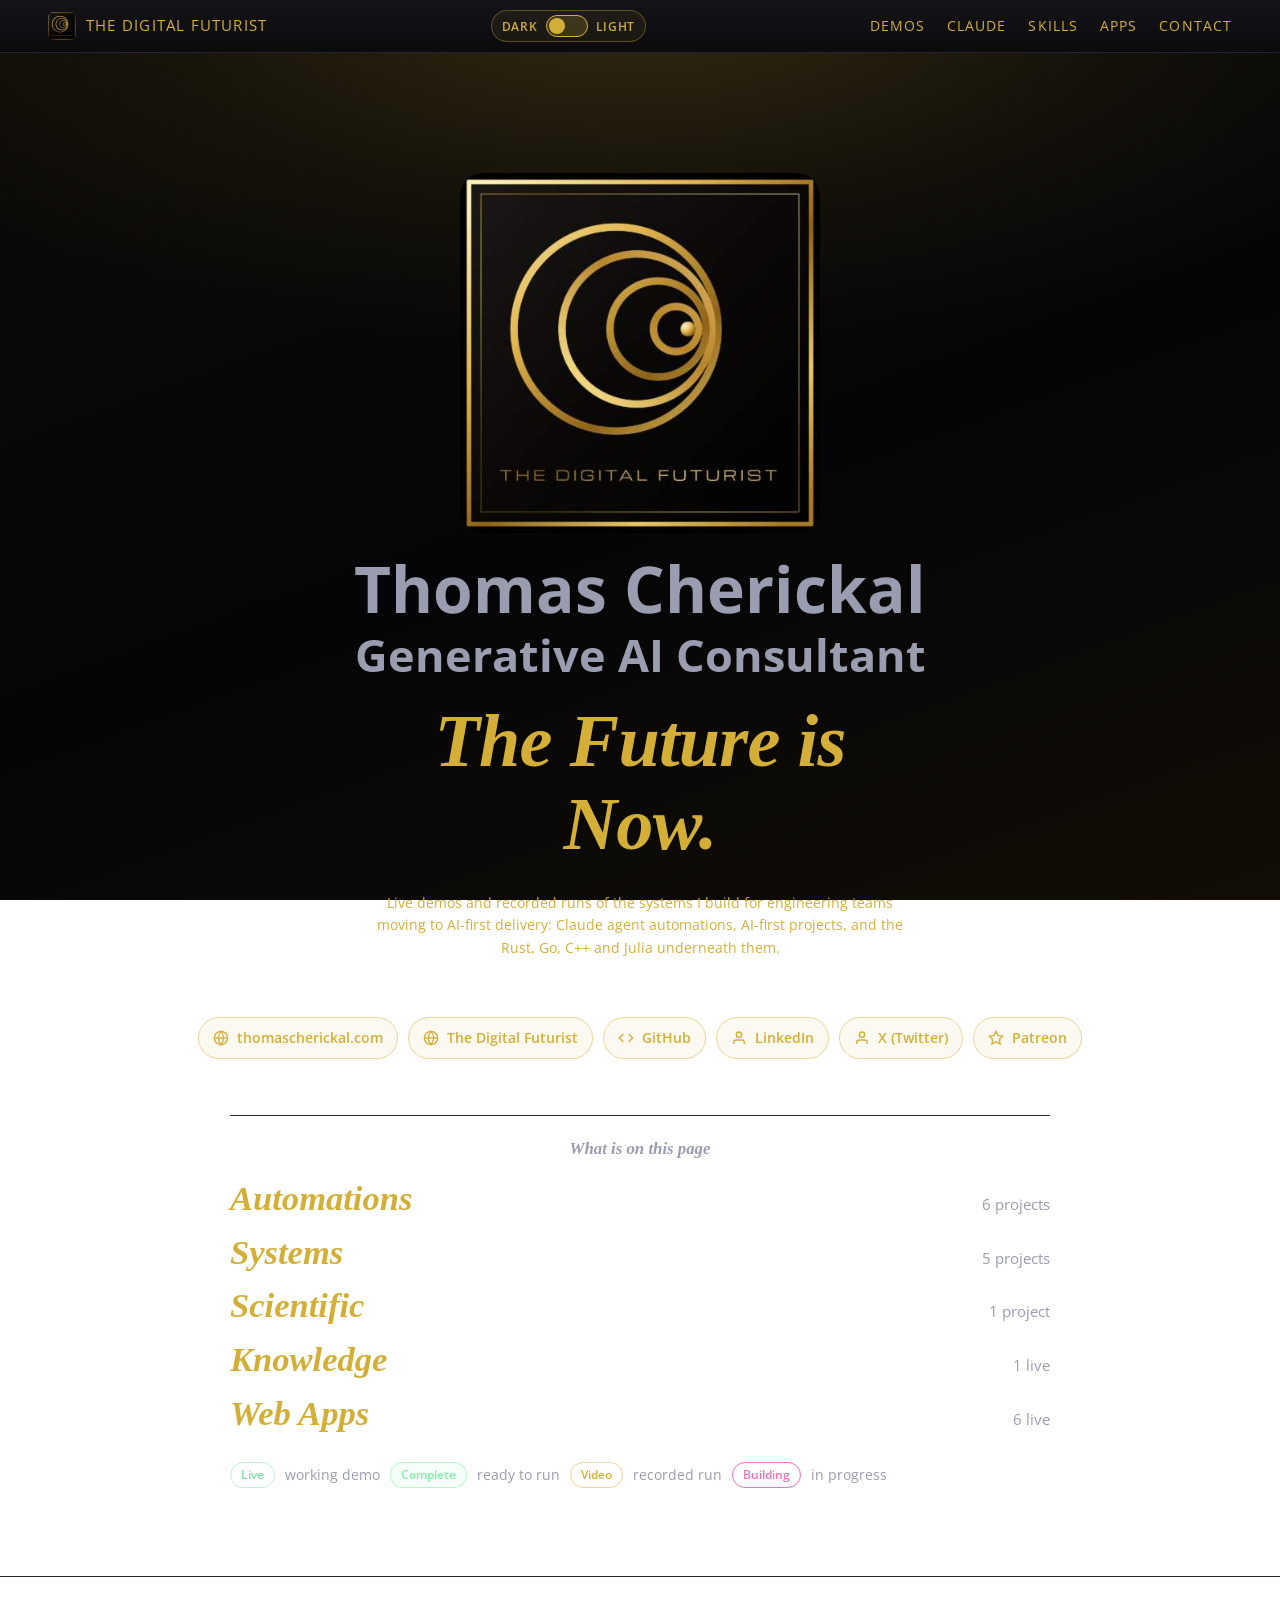
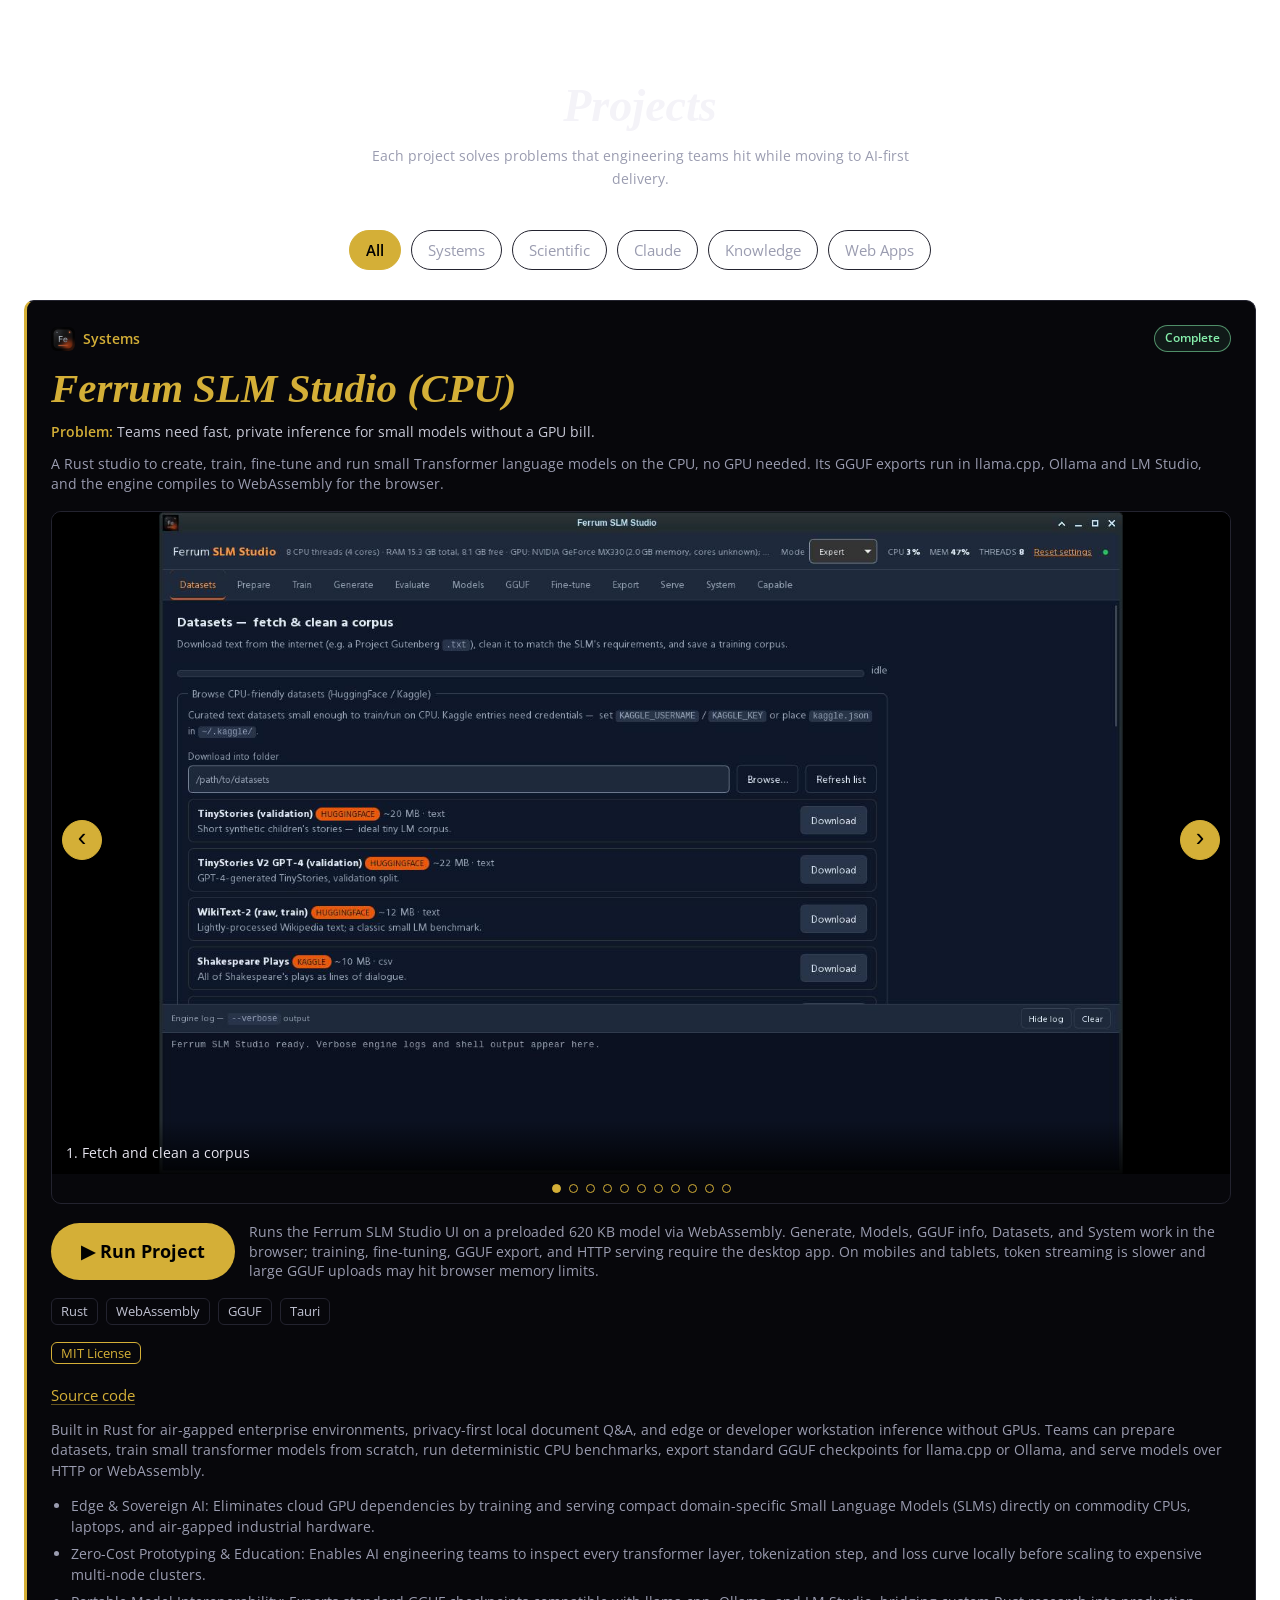
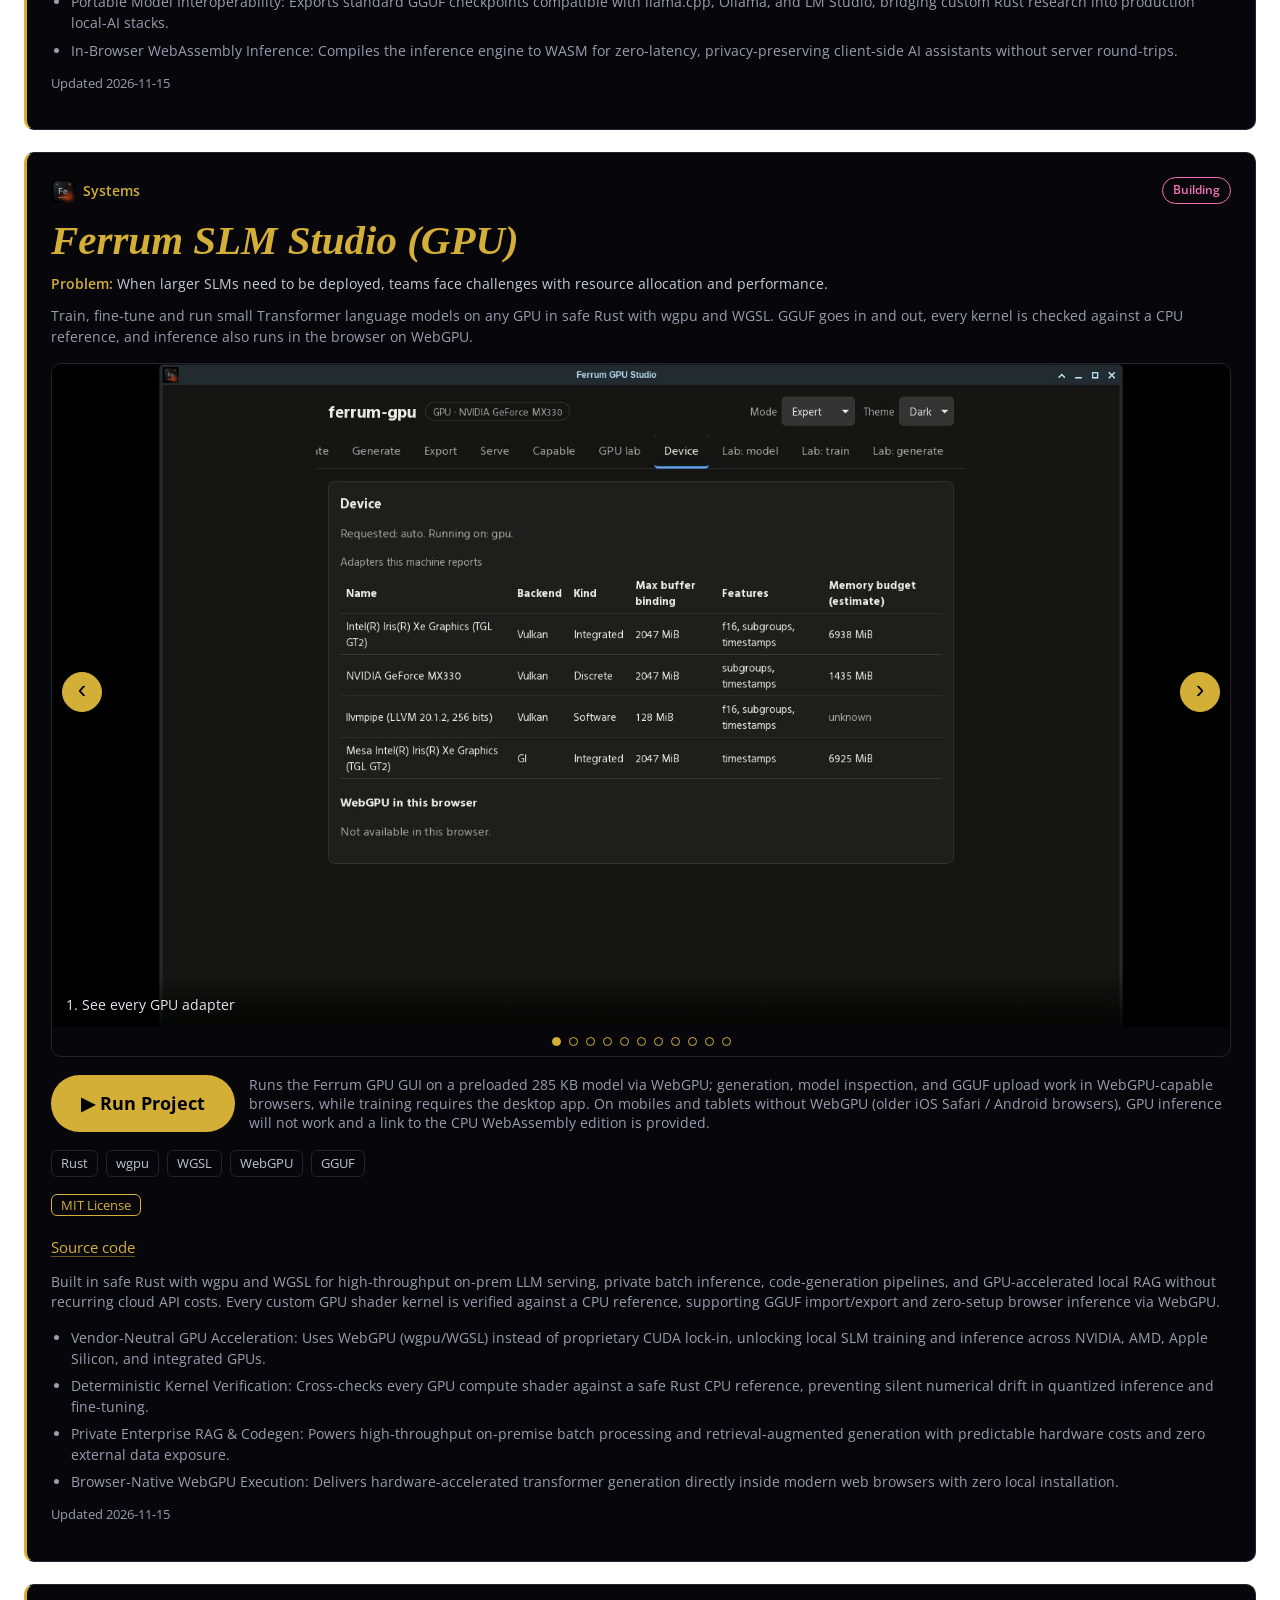
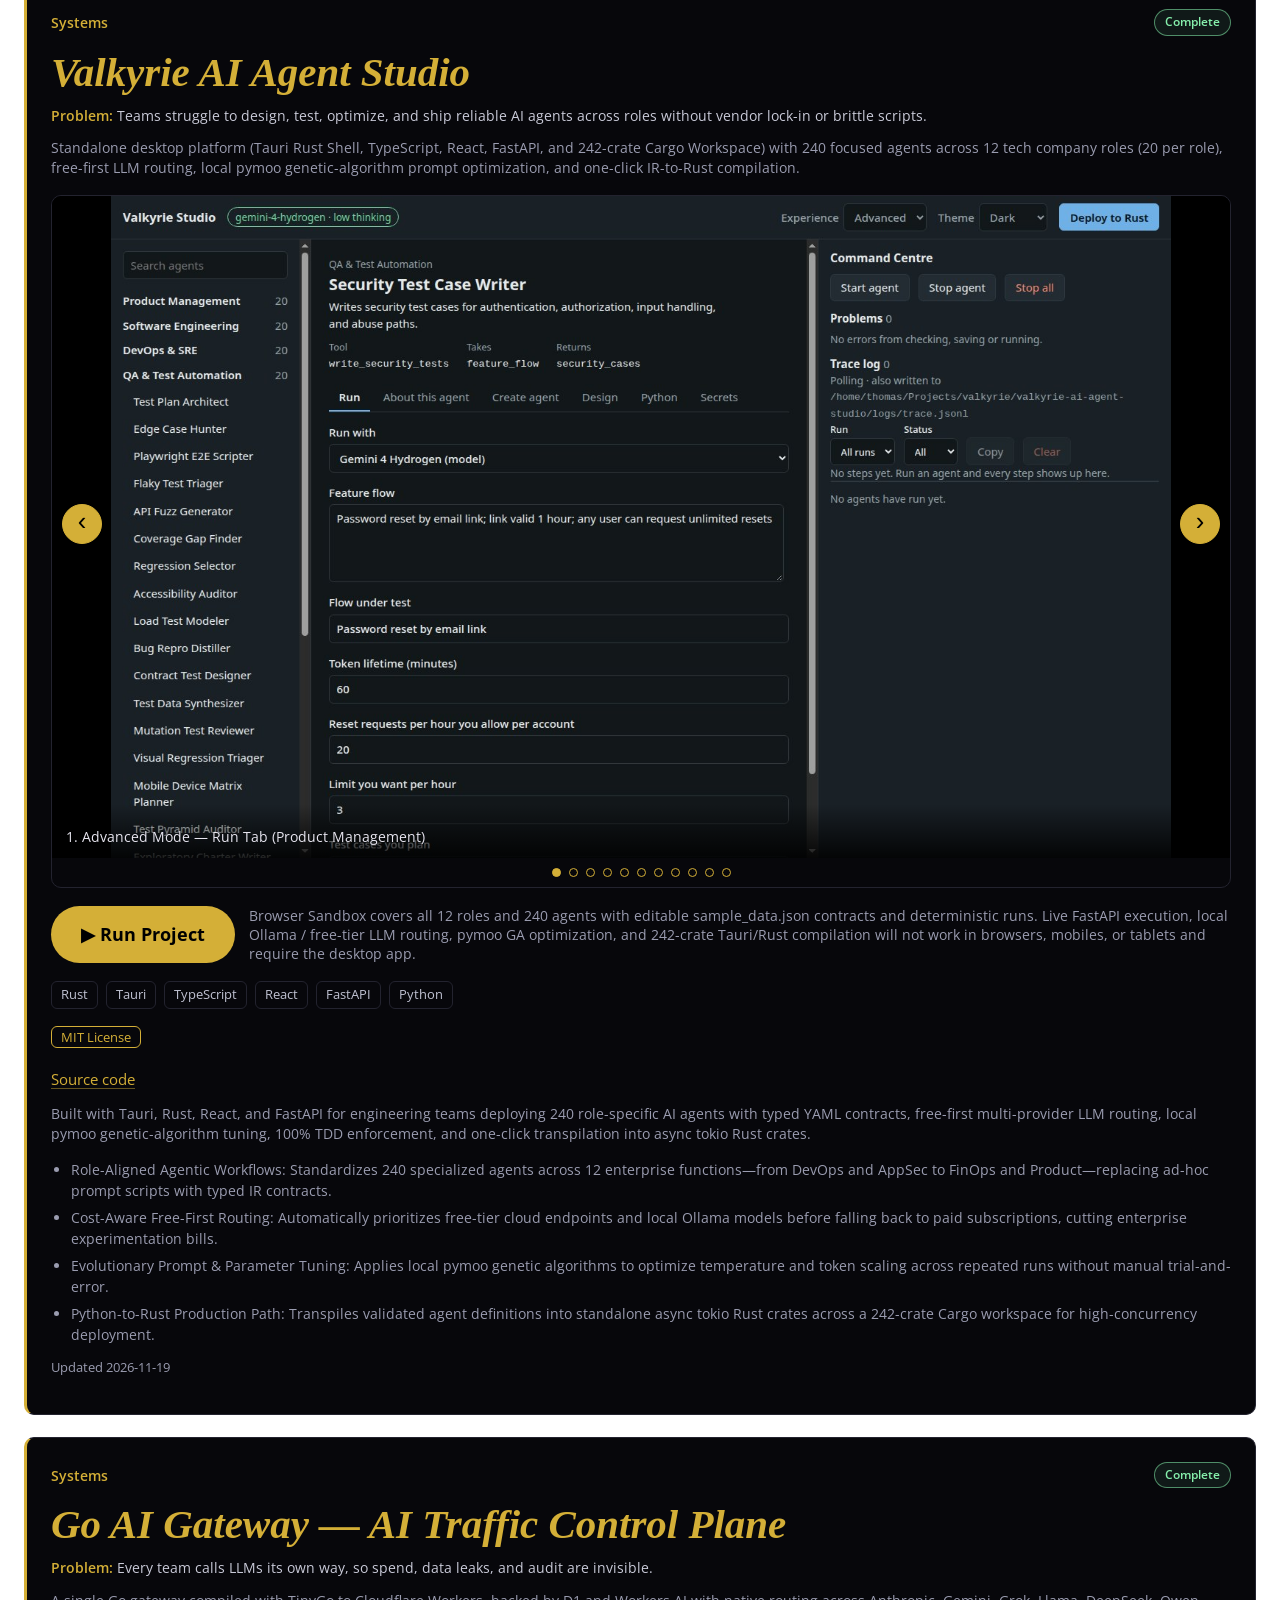
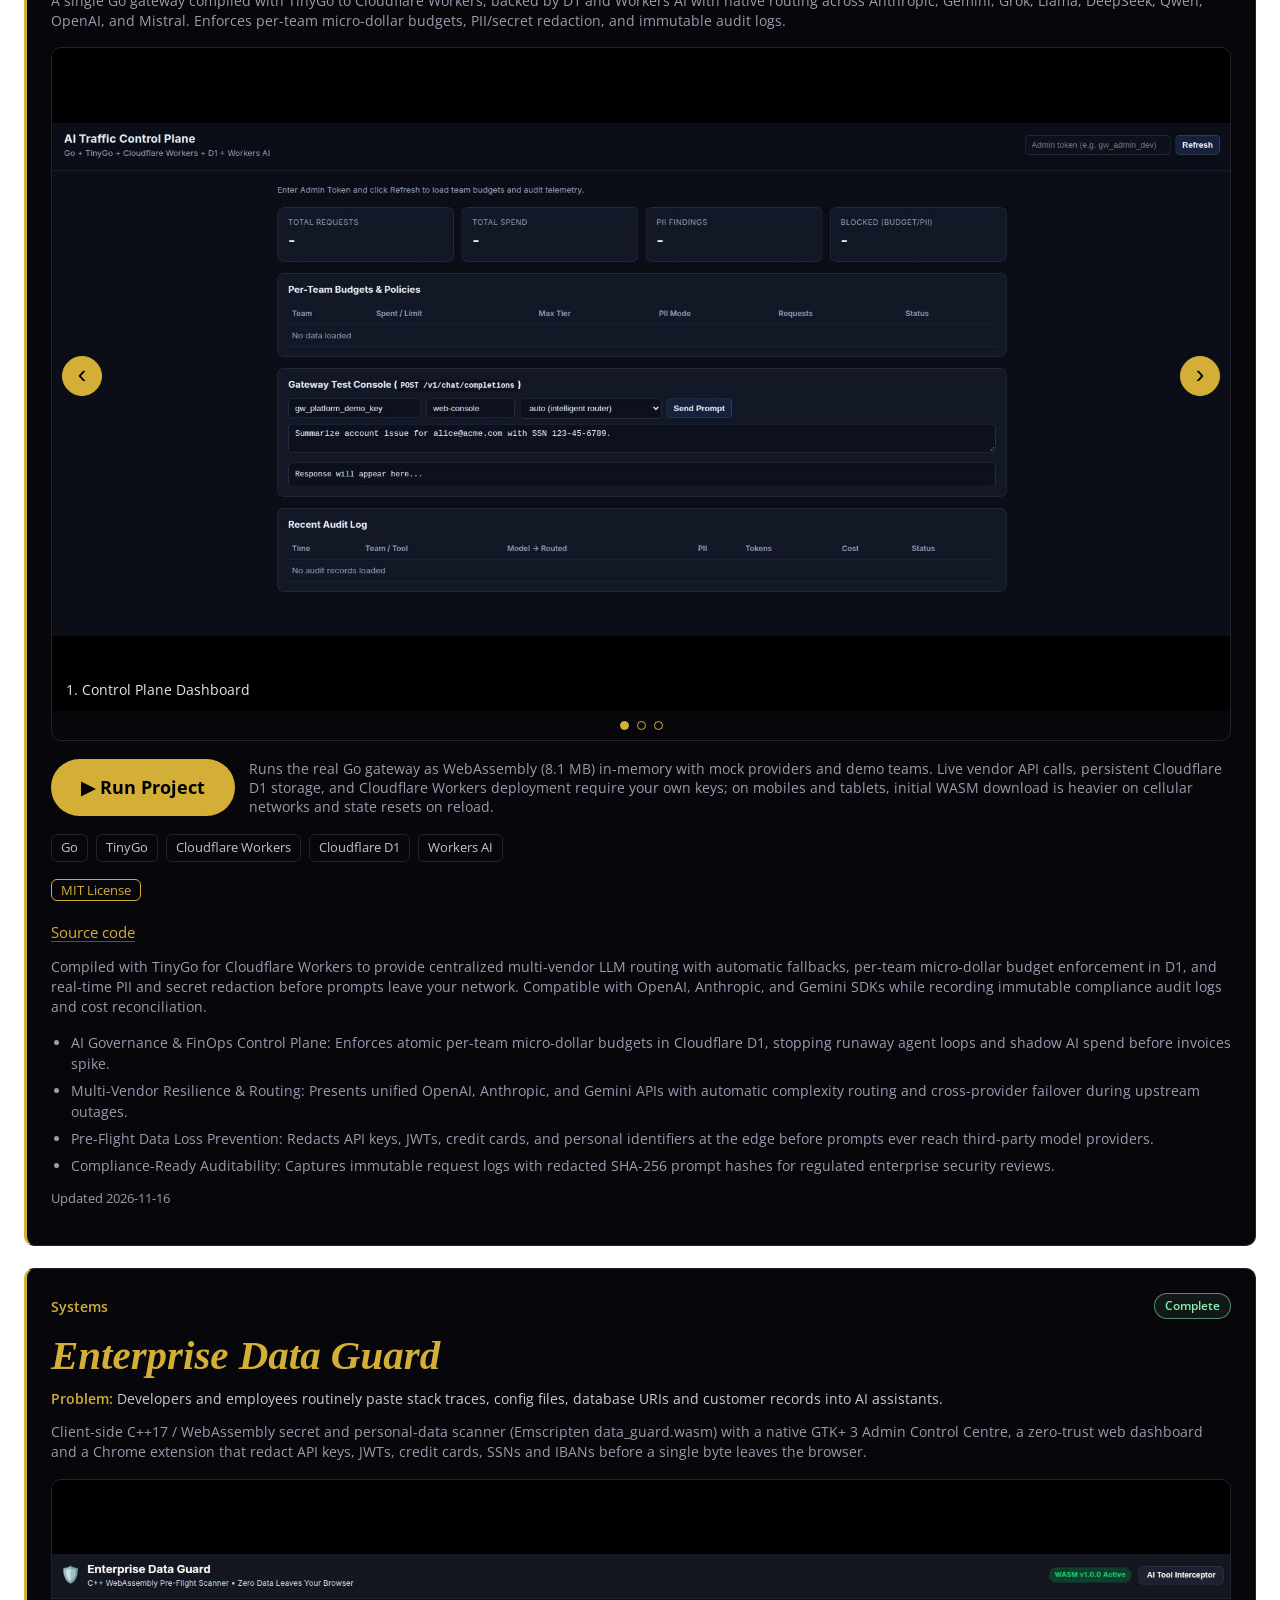
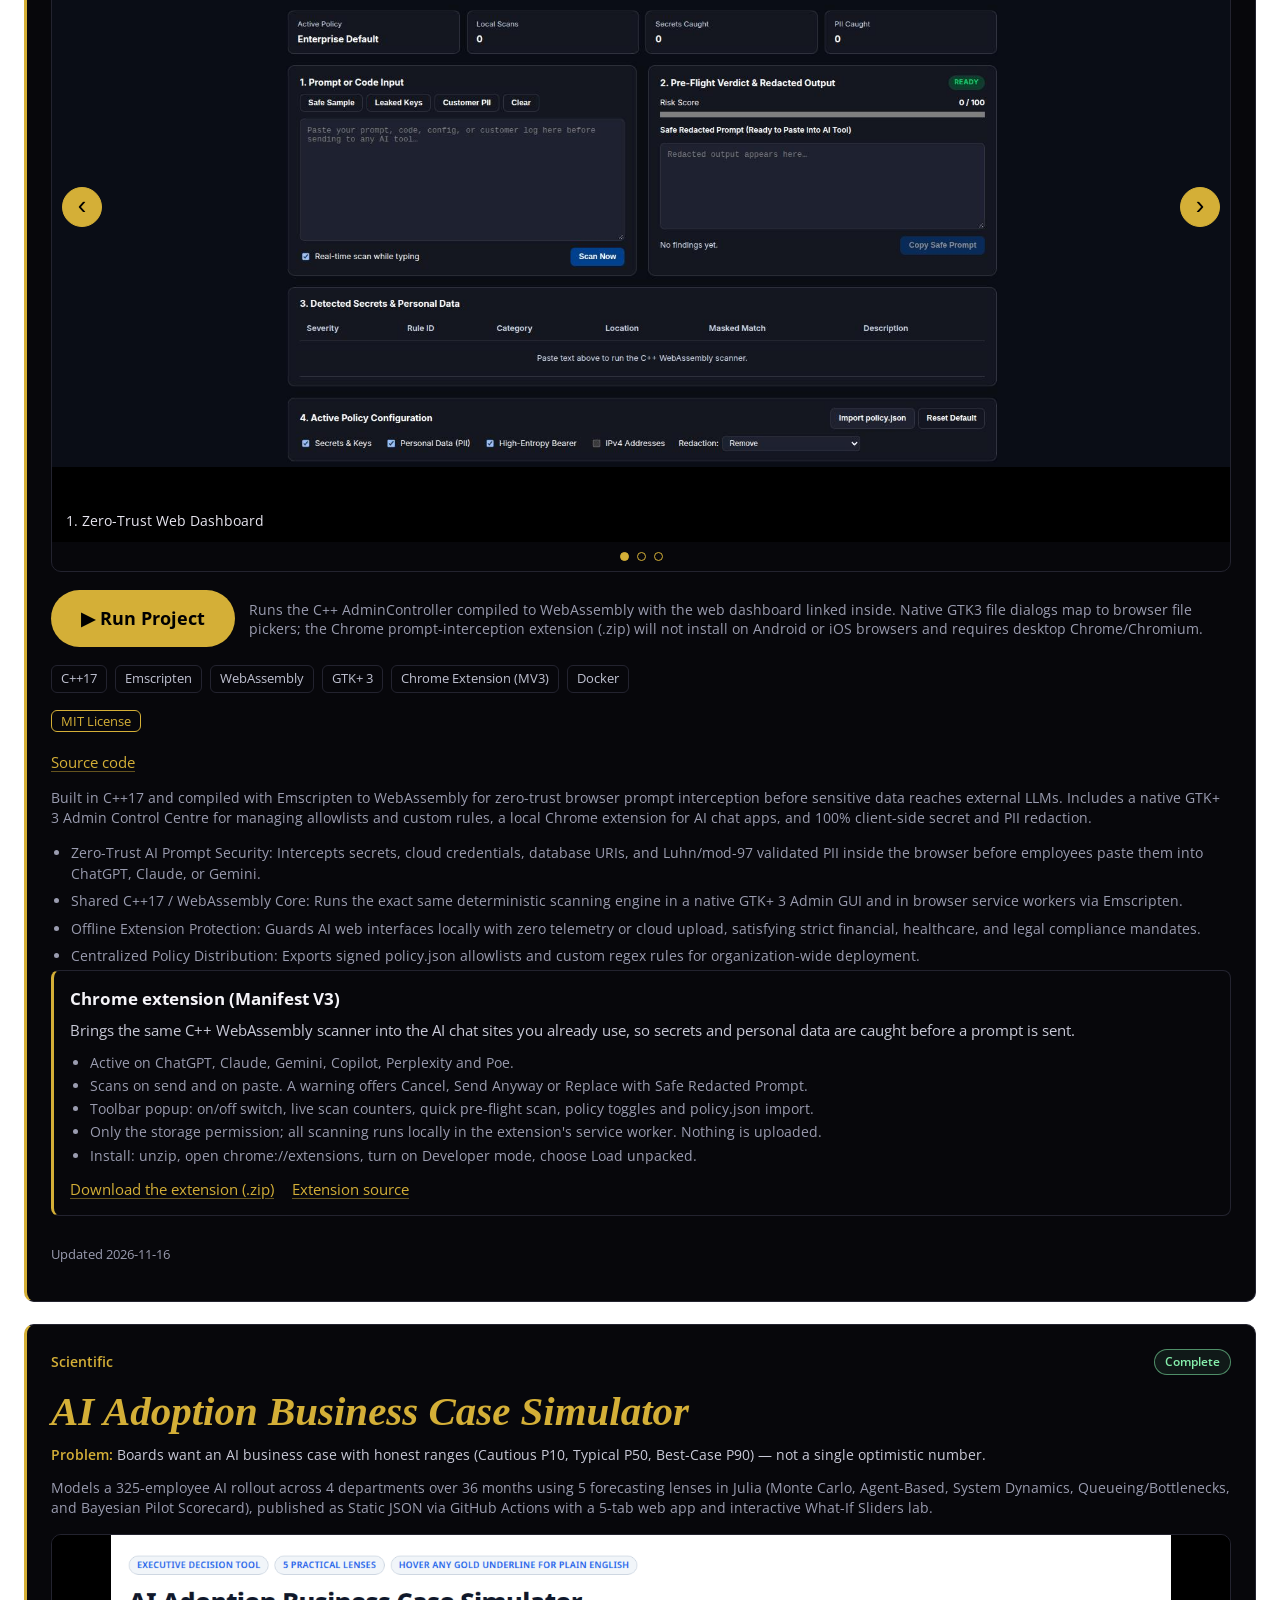
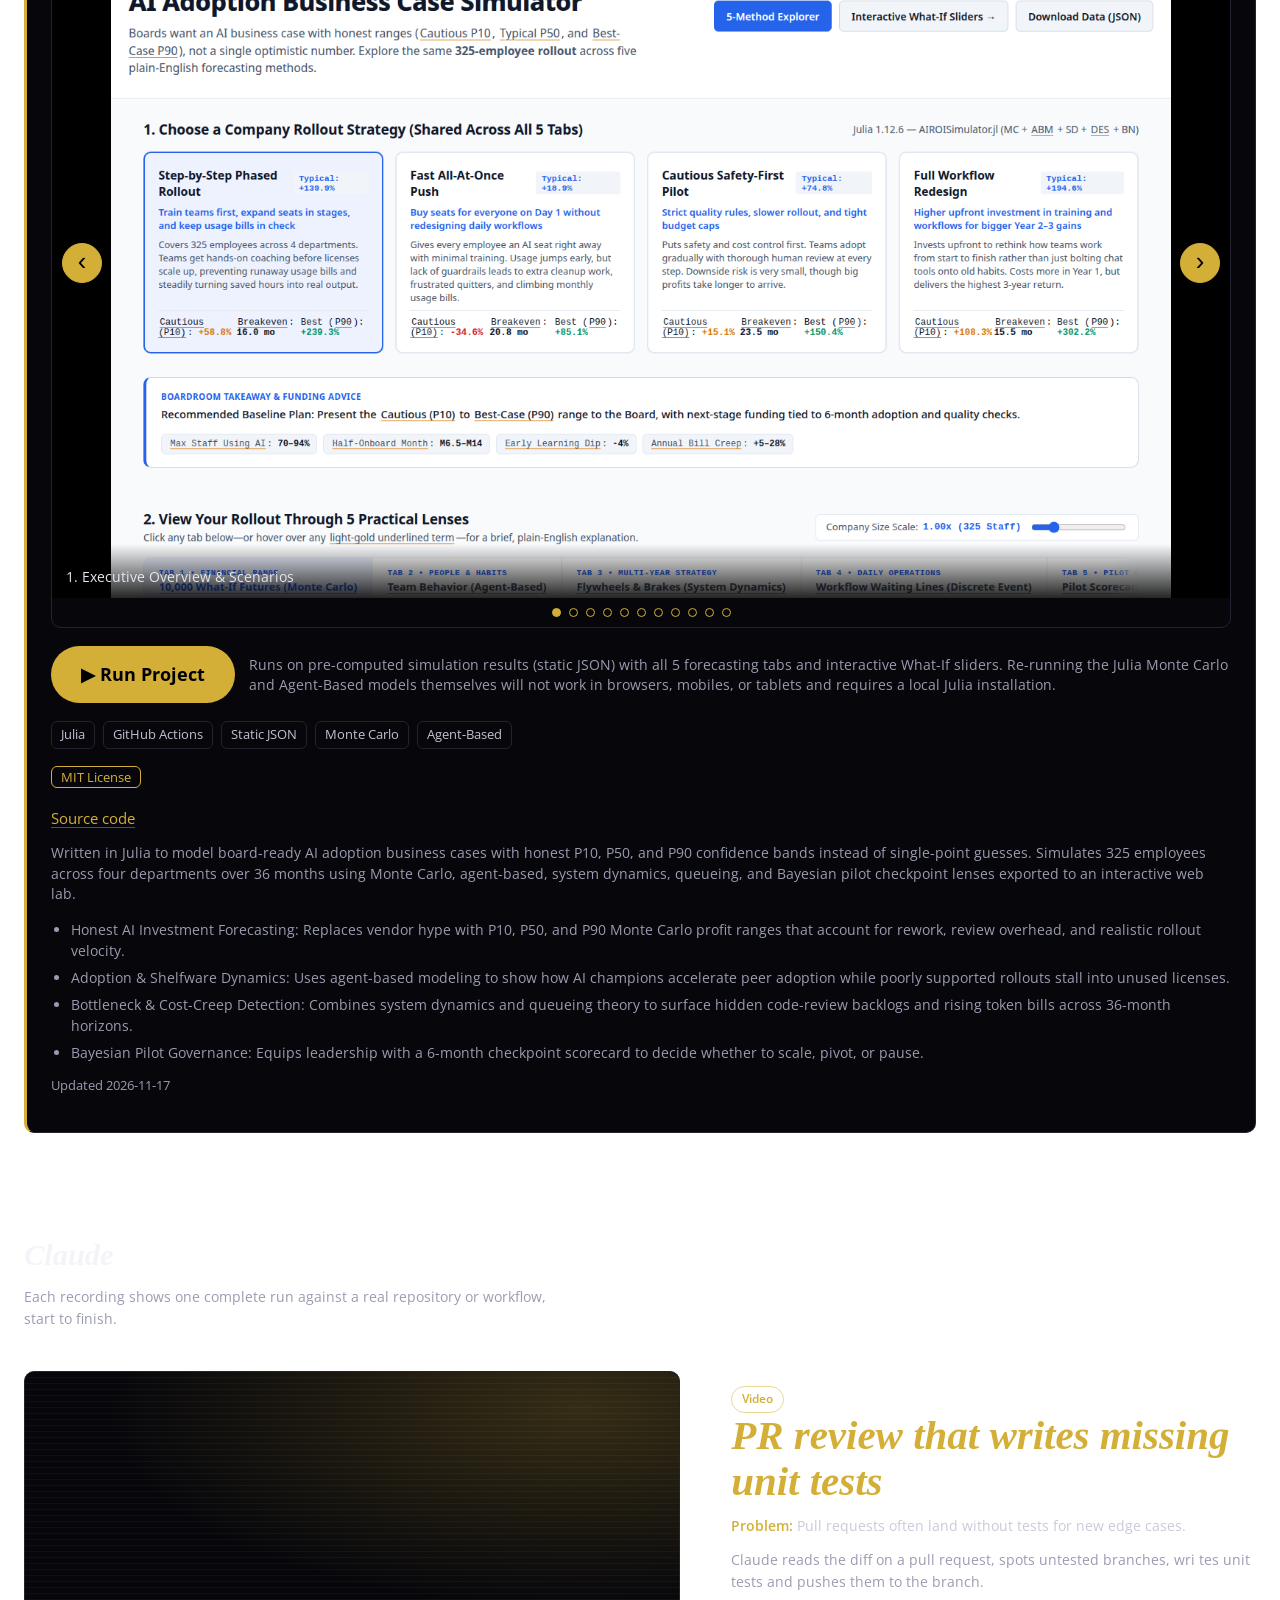
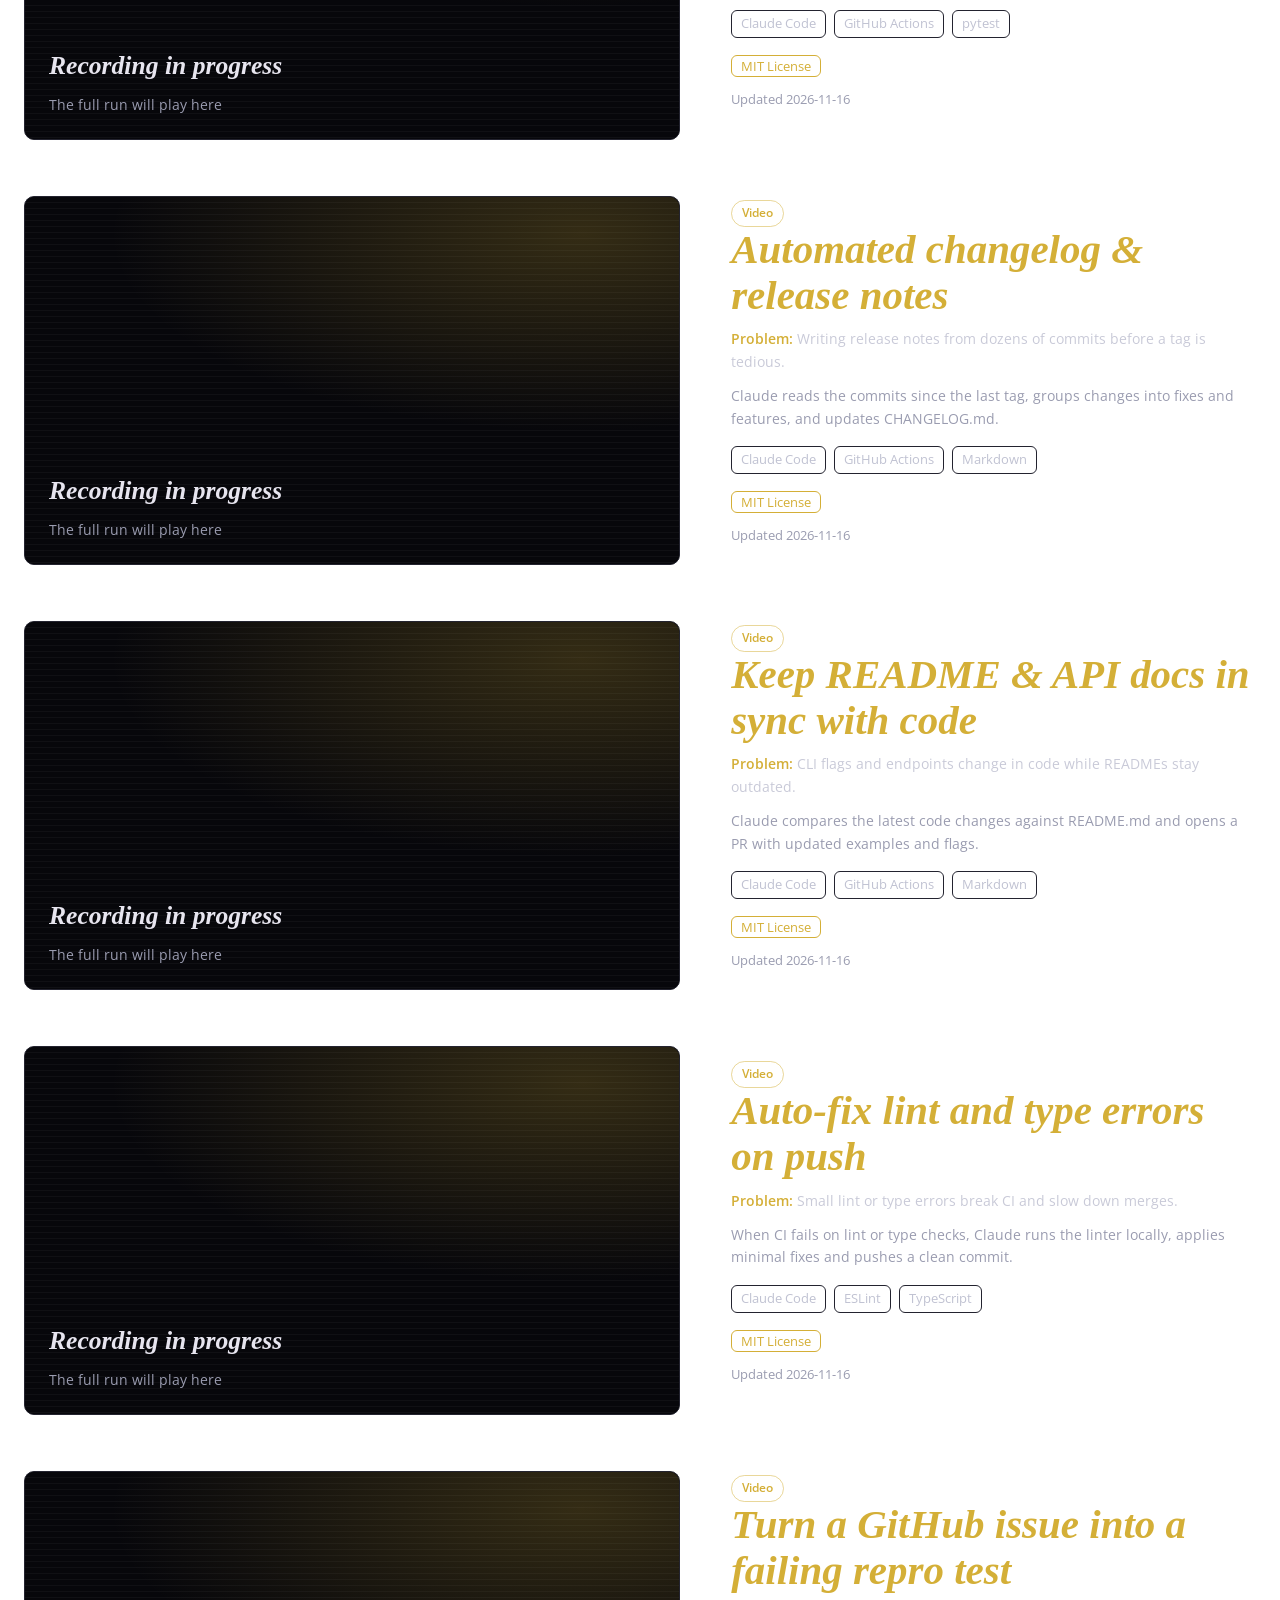
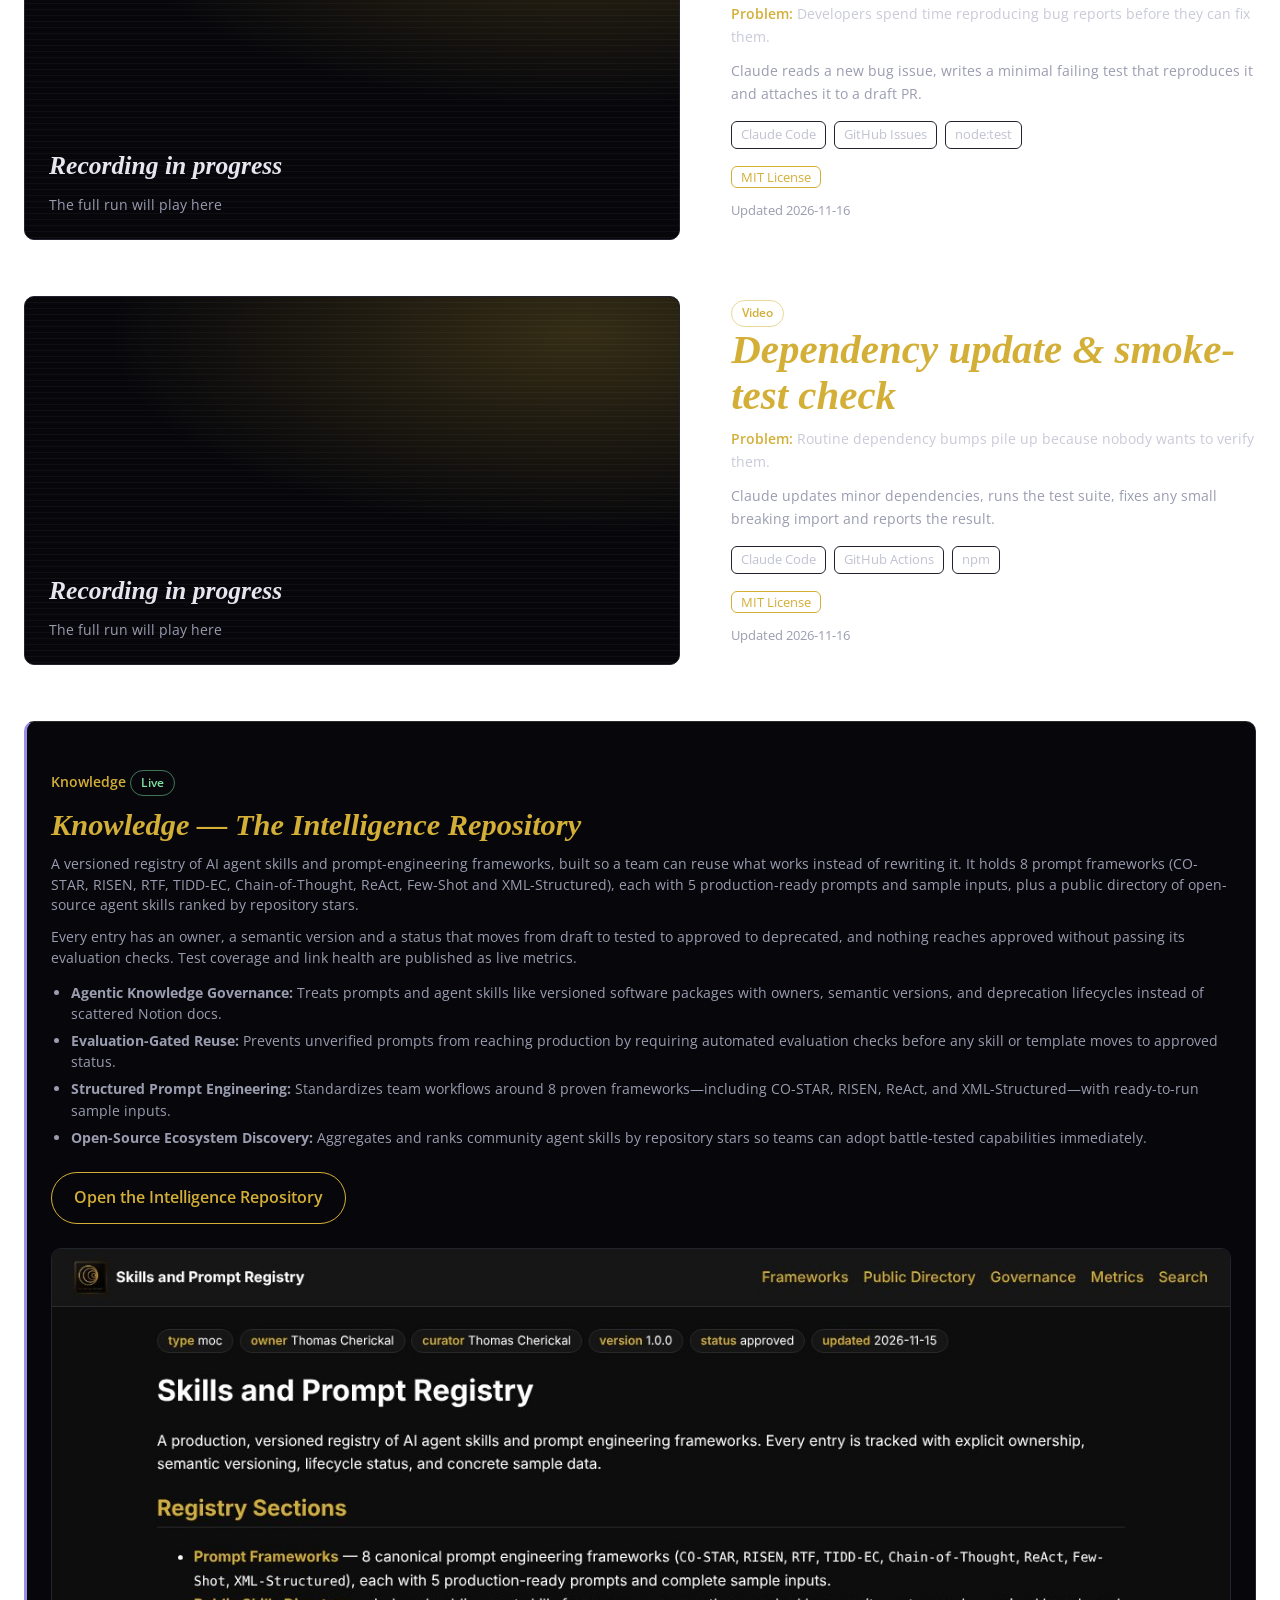
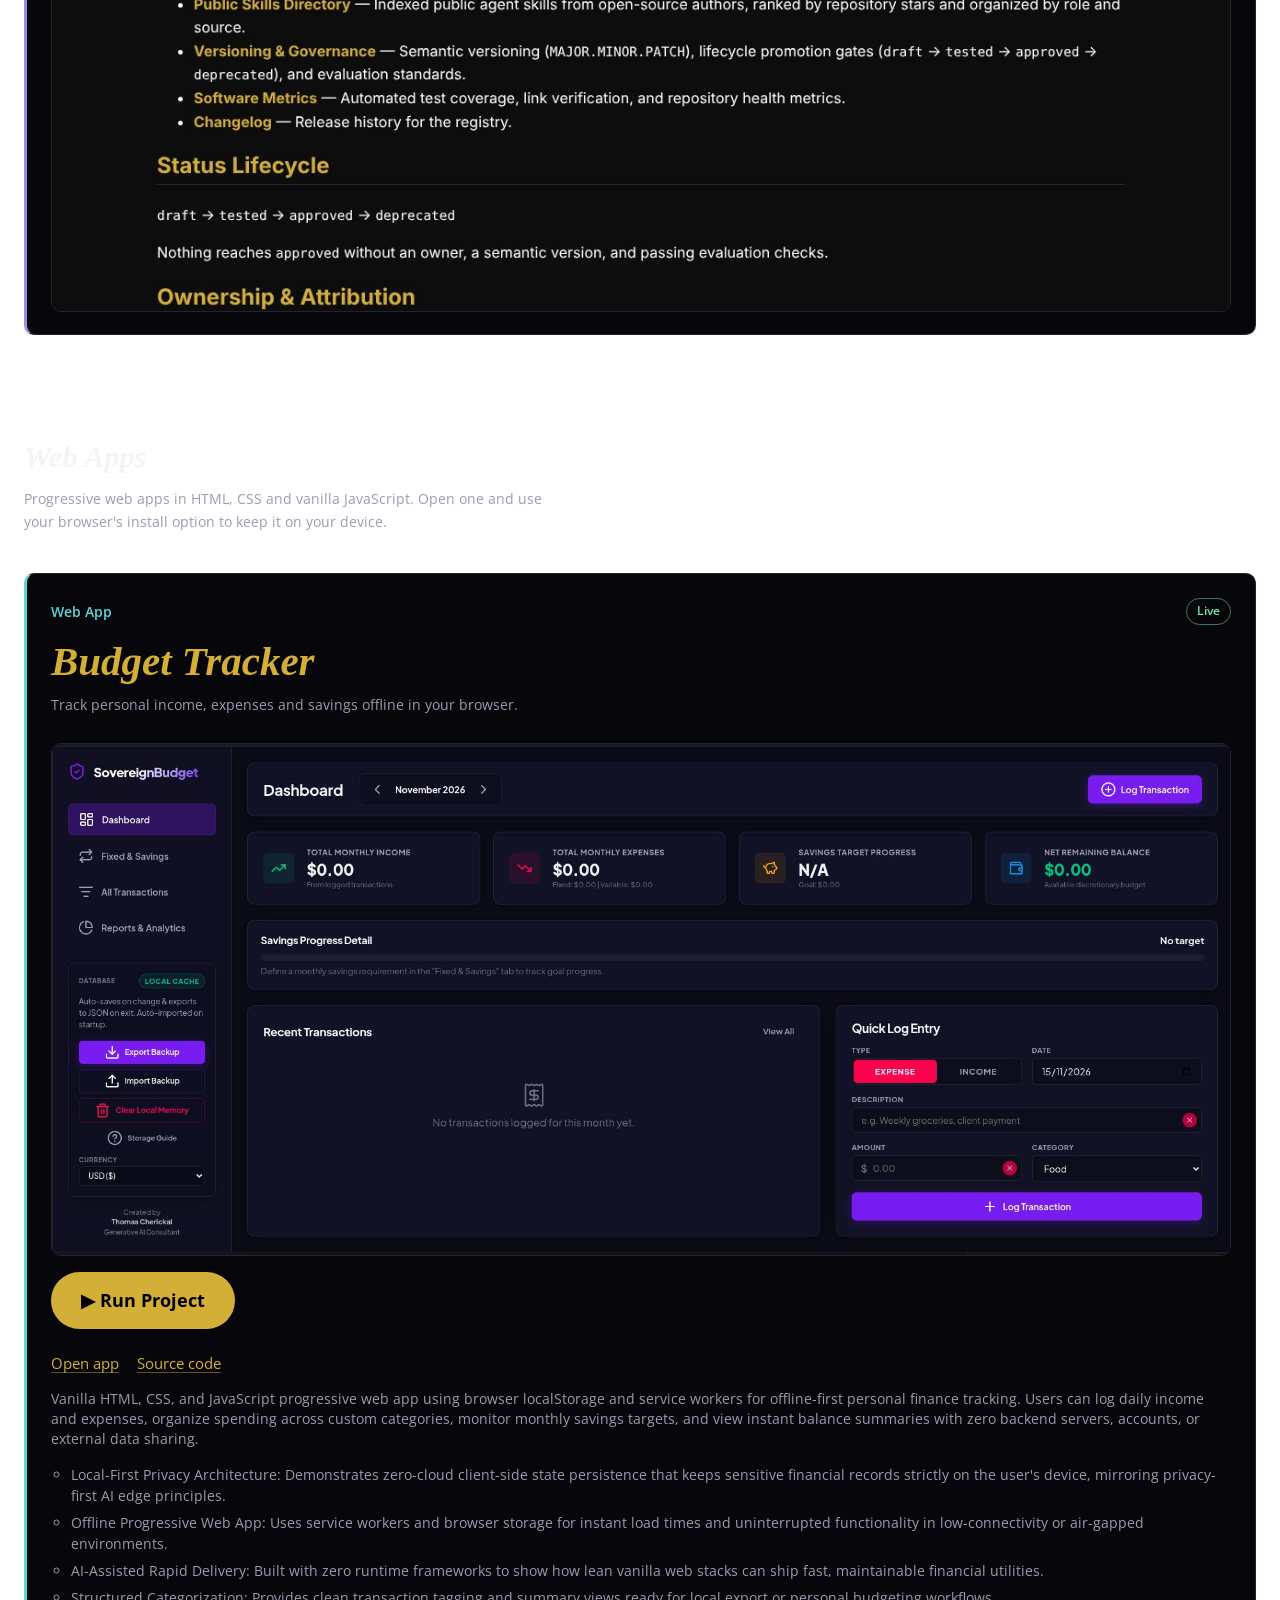
==== commit 18d02f5a: "Update Valkyrie 240-agent demo, theme-aware screenshots, and navbar slider" ====
--- a/index.html
+++ b/index.html
@@ -268,6 +268,12 @@
       <img src="assets/logo.jpg" alt="The Digital Futurist Logo" width="256" height="256">
       <span>The Digital Futurist</span>
     </a>
+    <label class="theme-slider" title="Switch between Dark and Light mode">
+      <span class="theme-slider-label">Dark</span>
+      <input type="checkbox" id="theme-toggle" role="switch" aria-label="Switch between dark and light mode">
+      <span class="theme-slider-track" aria-hidden="true"><span class="theme-slider-thumb"></span></span>
+      <span class="theme-slider-label">Light</span>
+    </label>
     <nav aria-label="Sections">
       <a href="#demos">Demos</a>
       <a href="#automations">Claude</a>
@@ -275,7 +281,6 @@
       <a href="#apps">Apps</a>
       <a href="#contact">Contact</a>
     </nav>
-    <button type="button" id="theme-toggle" class="theme-toggle" aria-label="Switch to light mode" title="Toggle light/dark mode">☀ Light</button>
   </header>
 
   <main id="main">
--- a/assets/styles.css
+++ b/assets/styles.css
@@ -84,14 +84,31 @@
 .hero-link-btn:hover { background: rgba(212,175,55,.18); border-color: var(--gold-hi); color: var(--gold-hi); }
 .hero-link-btn svg { flex: none; }
 .bar nav a:hover { color: var(--gold); }
-.theme-toggle {
-  margin-left: 12px; padding: 6px 12px; border-radius: 999px; cursor: pointer;
-  border: 1px solid rgba(212,175,55,.45); background: rgba(212,175,55,.08);
-  color: var(--gold); font: inherit; font-size: .8rem; font-weight: 600;
-  letter-spacing: 0.04em; text-transform: uppercase; white-space: nowrap;
-  transition: background-color .15s, border-color .15s;
-}
-.theme-toggle:hover { background: rgba(212,175,55,.2); border-color: var(--gold-hi); }
+.theme-slider {
+  margin-left: auto; display: inline-flex; align-items: center; gap: 8px;
+  cursor: pointer; user-select: none; padding: 4px 10px; border-radius: 999px;
+  border: 1px solid rgba(212,175,55,.35); background: rgba(212,175,55,.07);
+}
+.theme-slider input { position: absolute; opacity: 0; width: 0; height: 0; }
+.theme-slider-label { font-size: .72rem; font-weight: 600; text-transform: uppercase; letter-spacing: .06em; color: var(--gold); }
+.theme-slider-track {
+  position: relative; width: 42px; height: 22px; border-radius: 999px;
+  background: rgba(212,175,55,.18); border: 1px solid var(--gold);
+  transition: background-color .2s ease;
+}
+.theme-slider-thumb {
+  position: absolute; top: 2px; left: 2px; width: 16px; height: 16px; border-radius: 50%;
+  background: var(--gold); transition: transform .2s ease, background-color .2s ease;
+}
+.theme-slider input:checked + .theme-slider-track .theme-slider-thumb { transform: translateX(20px); }
+.theme-slider input:focus-visible + .theme-slider-track { outline: 2px solid var(--gold-hi); outline-offset: 2px; }
+html[data-theme="light"] .theme-slider {
+  border-color: rgba(30, 64, 175, 0.35); background: rgba(30, 64, 175, 0.08);
+}
+html[data-theme="light"] .theme-slider-track {
+  background: rgba(30, 64, 175, 0.16); border-color: #1e40af;
+}
+html[data-theme="light"] .theme-slider-thumb { background: #1e40af; }
 
 /* ---------- soft darkish-blue light mode (eye-friendly, low glare) ---------- */
 html[data-theme="light"] {
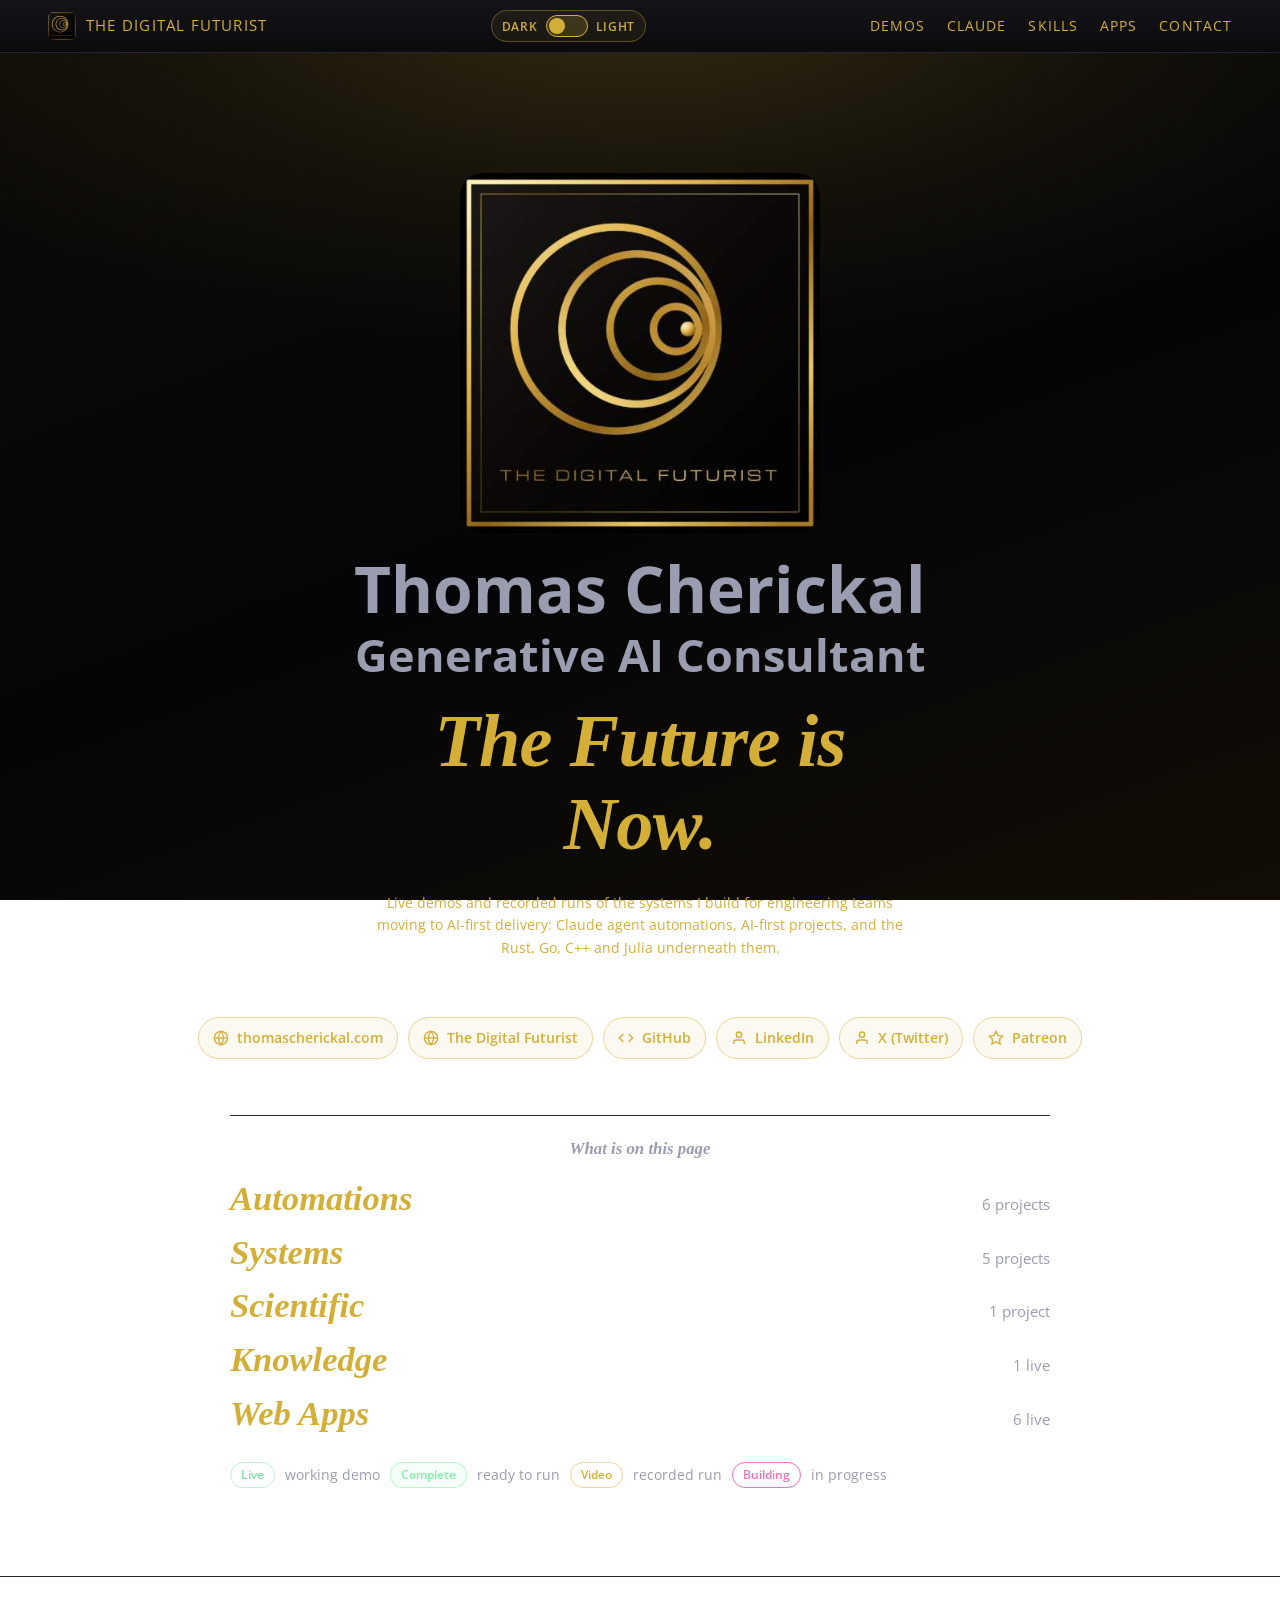
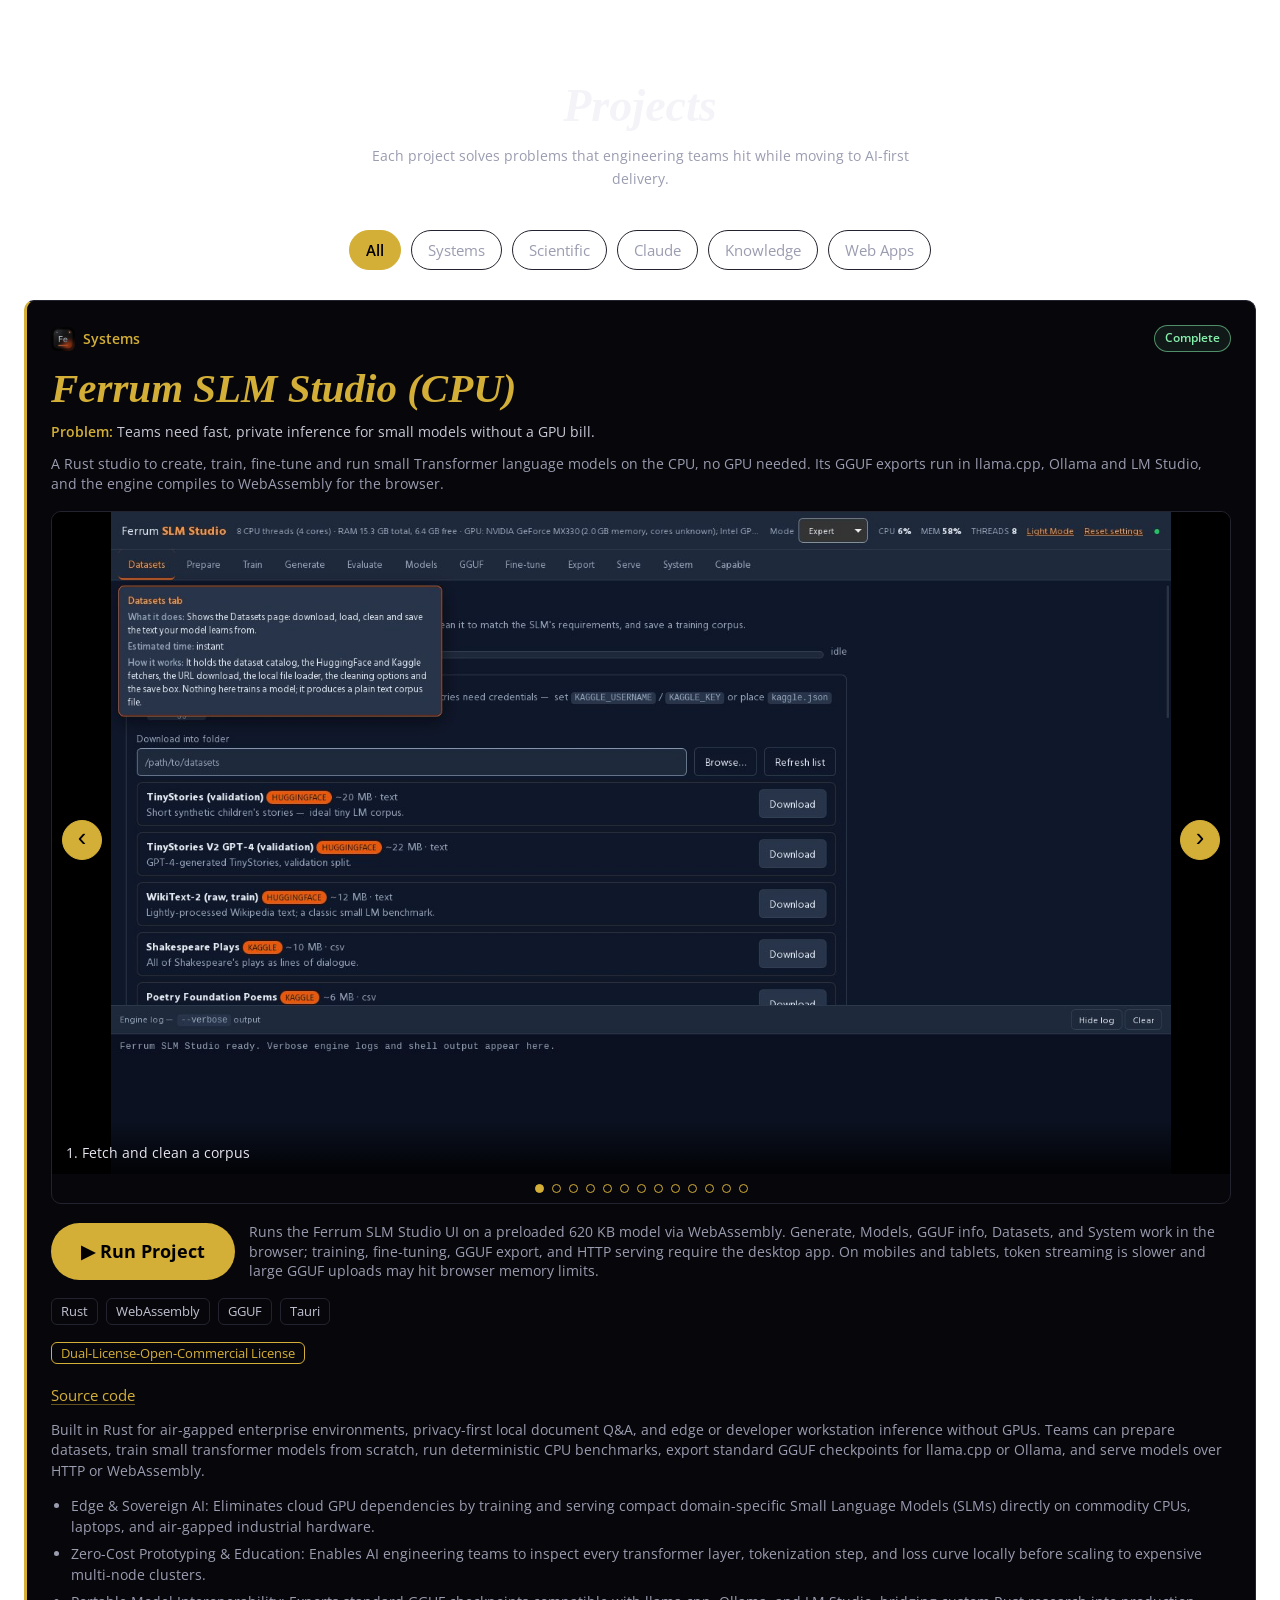
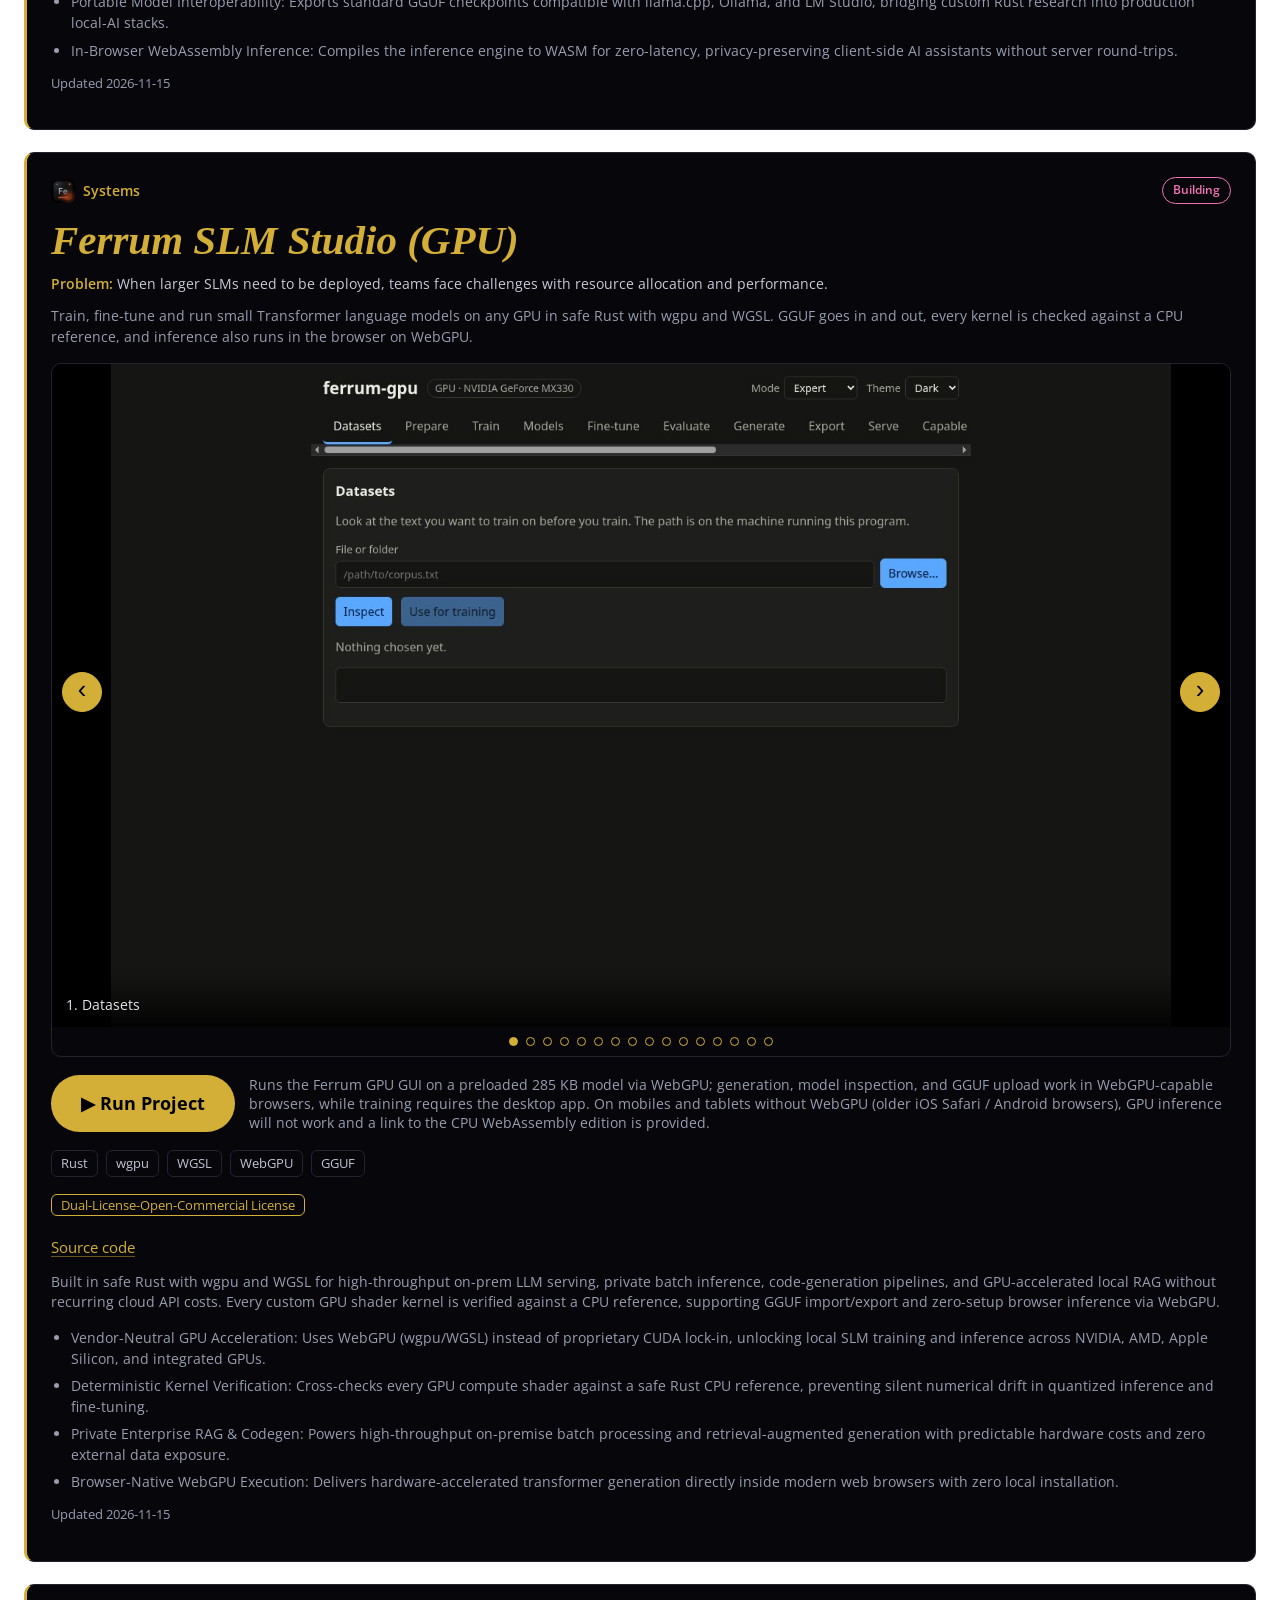
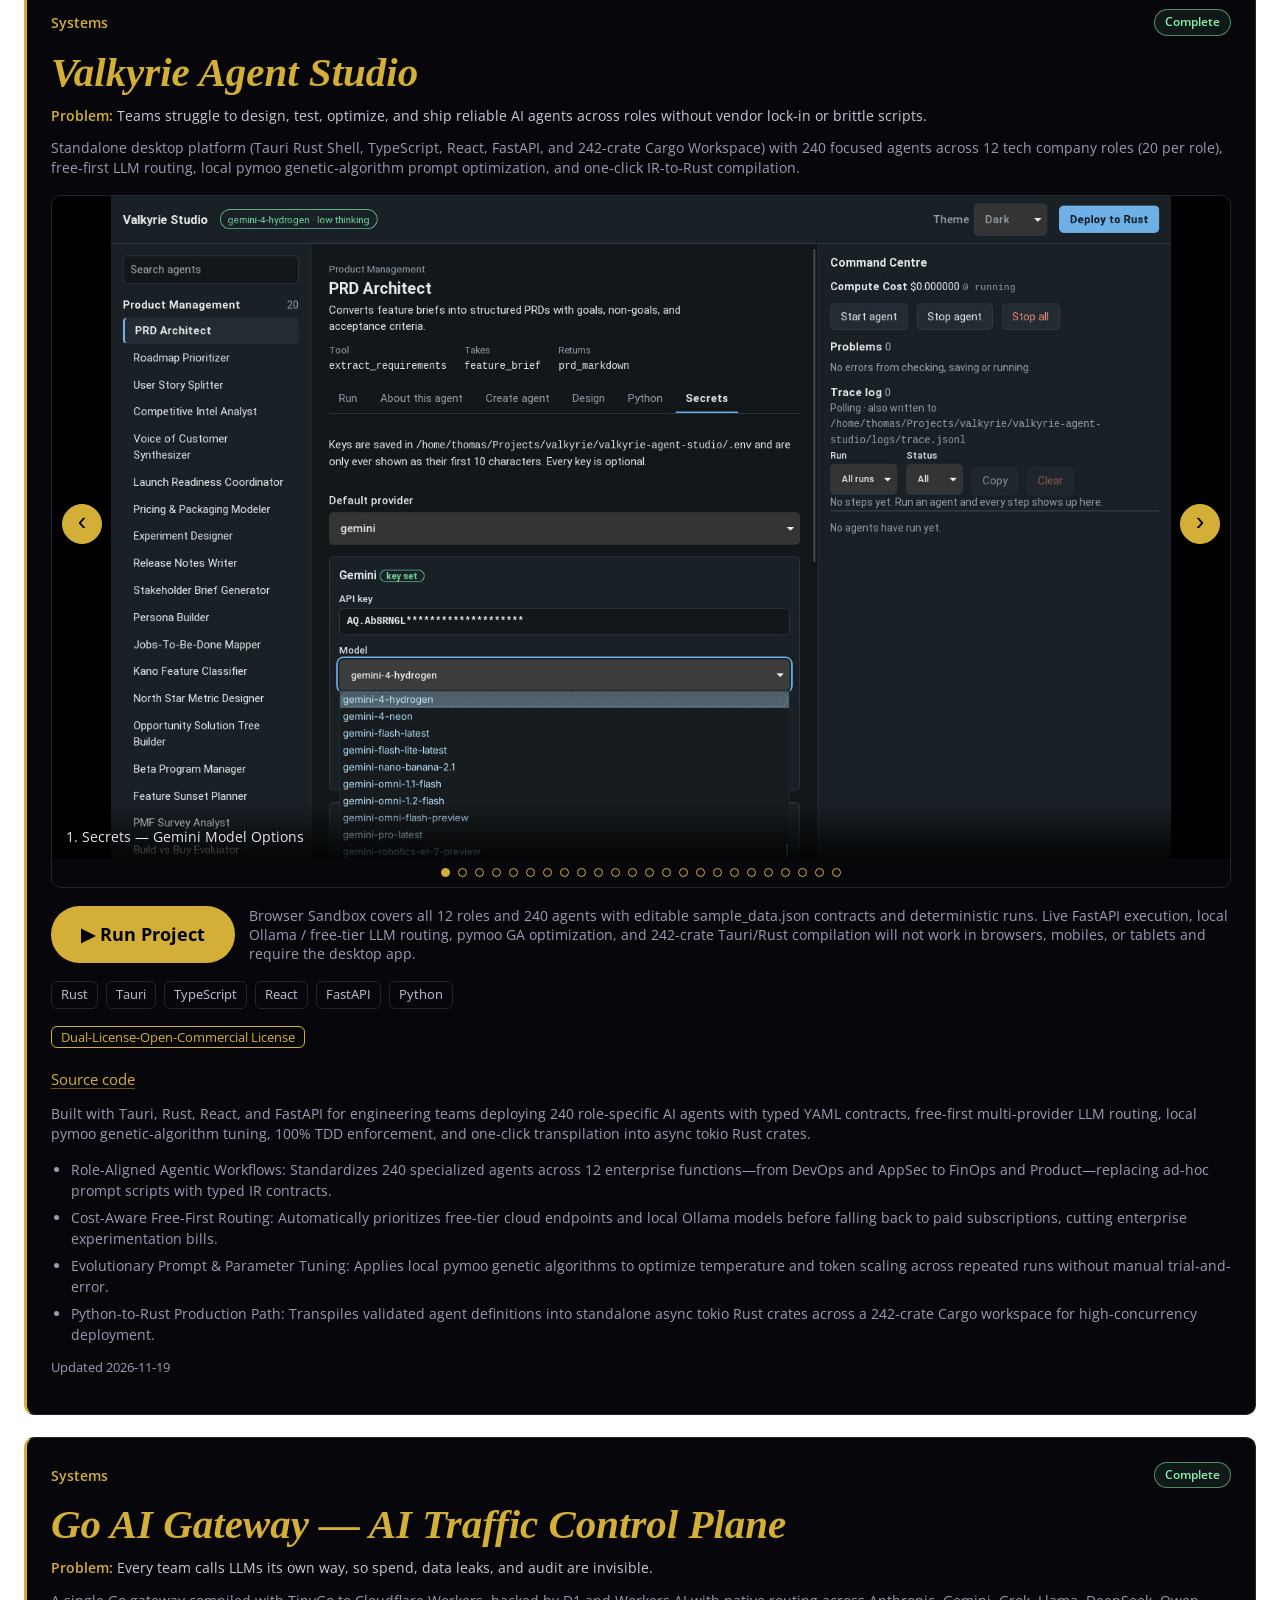
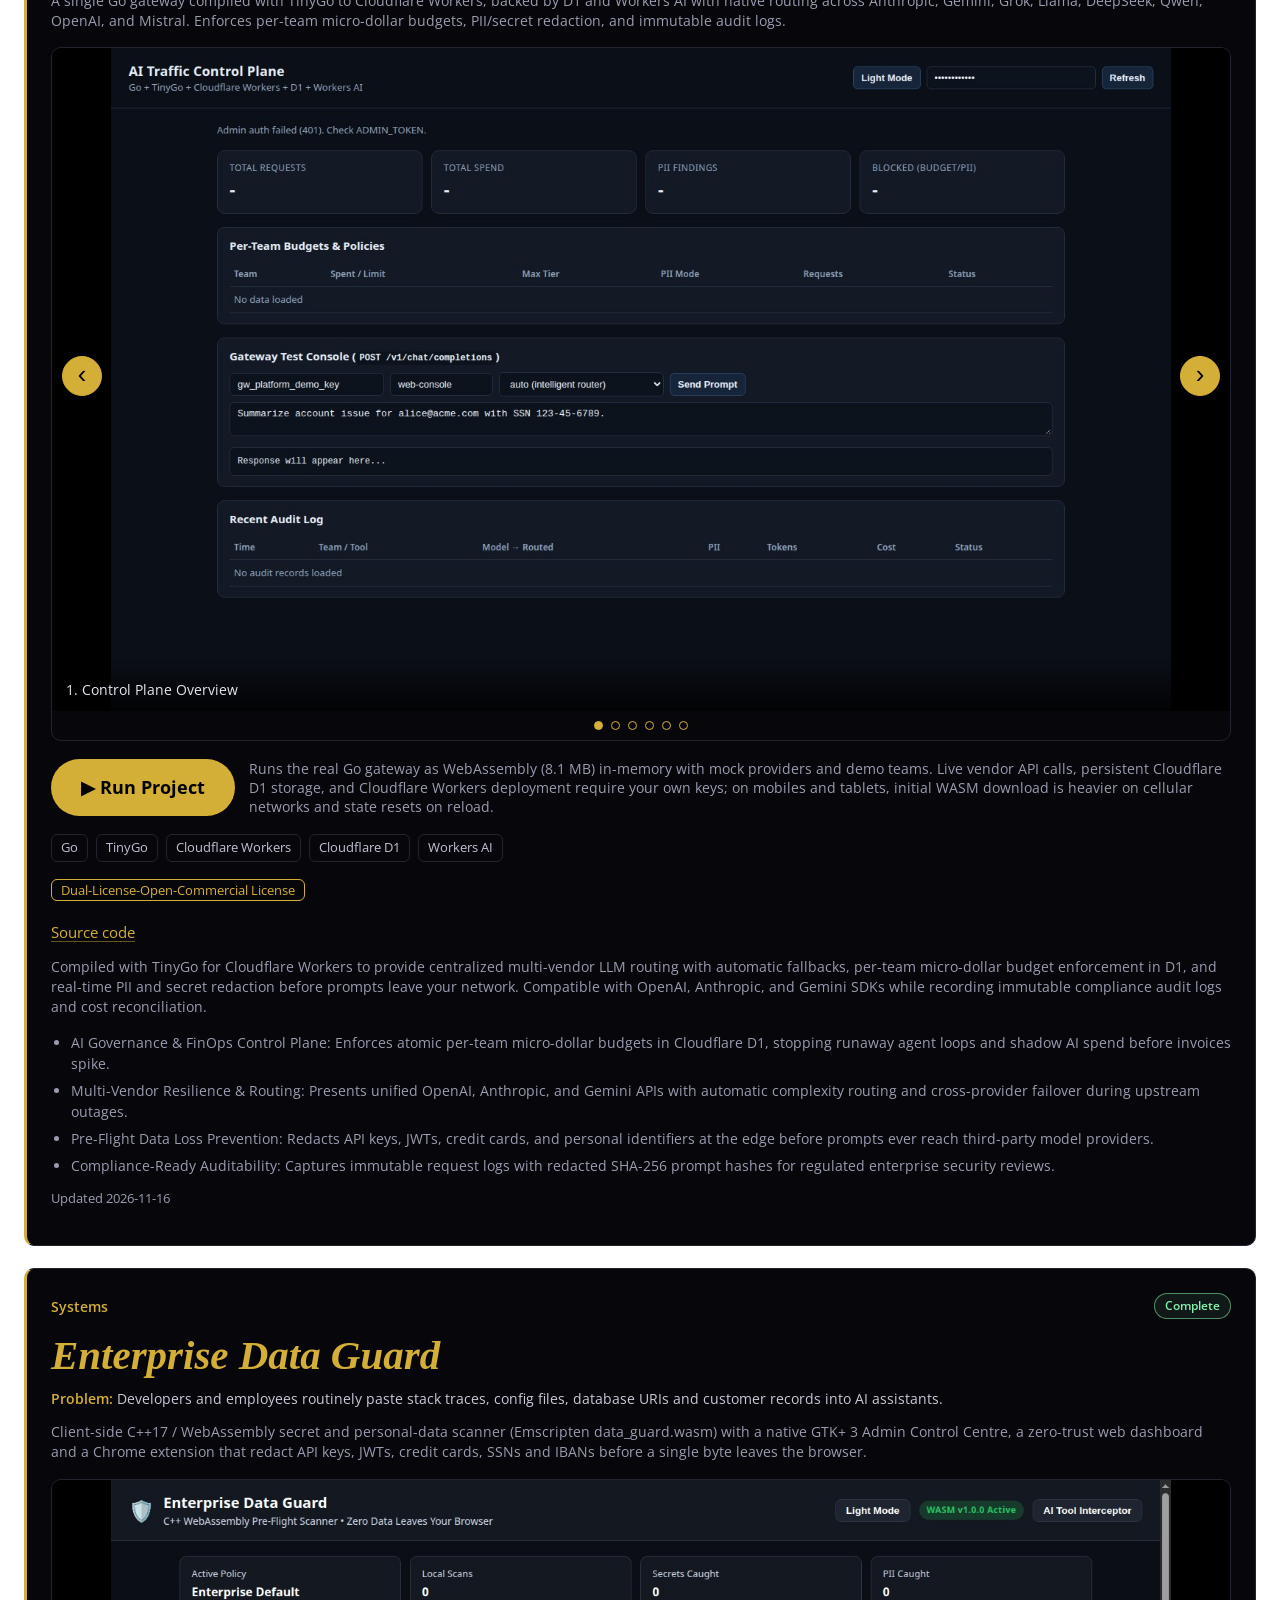
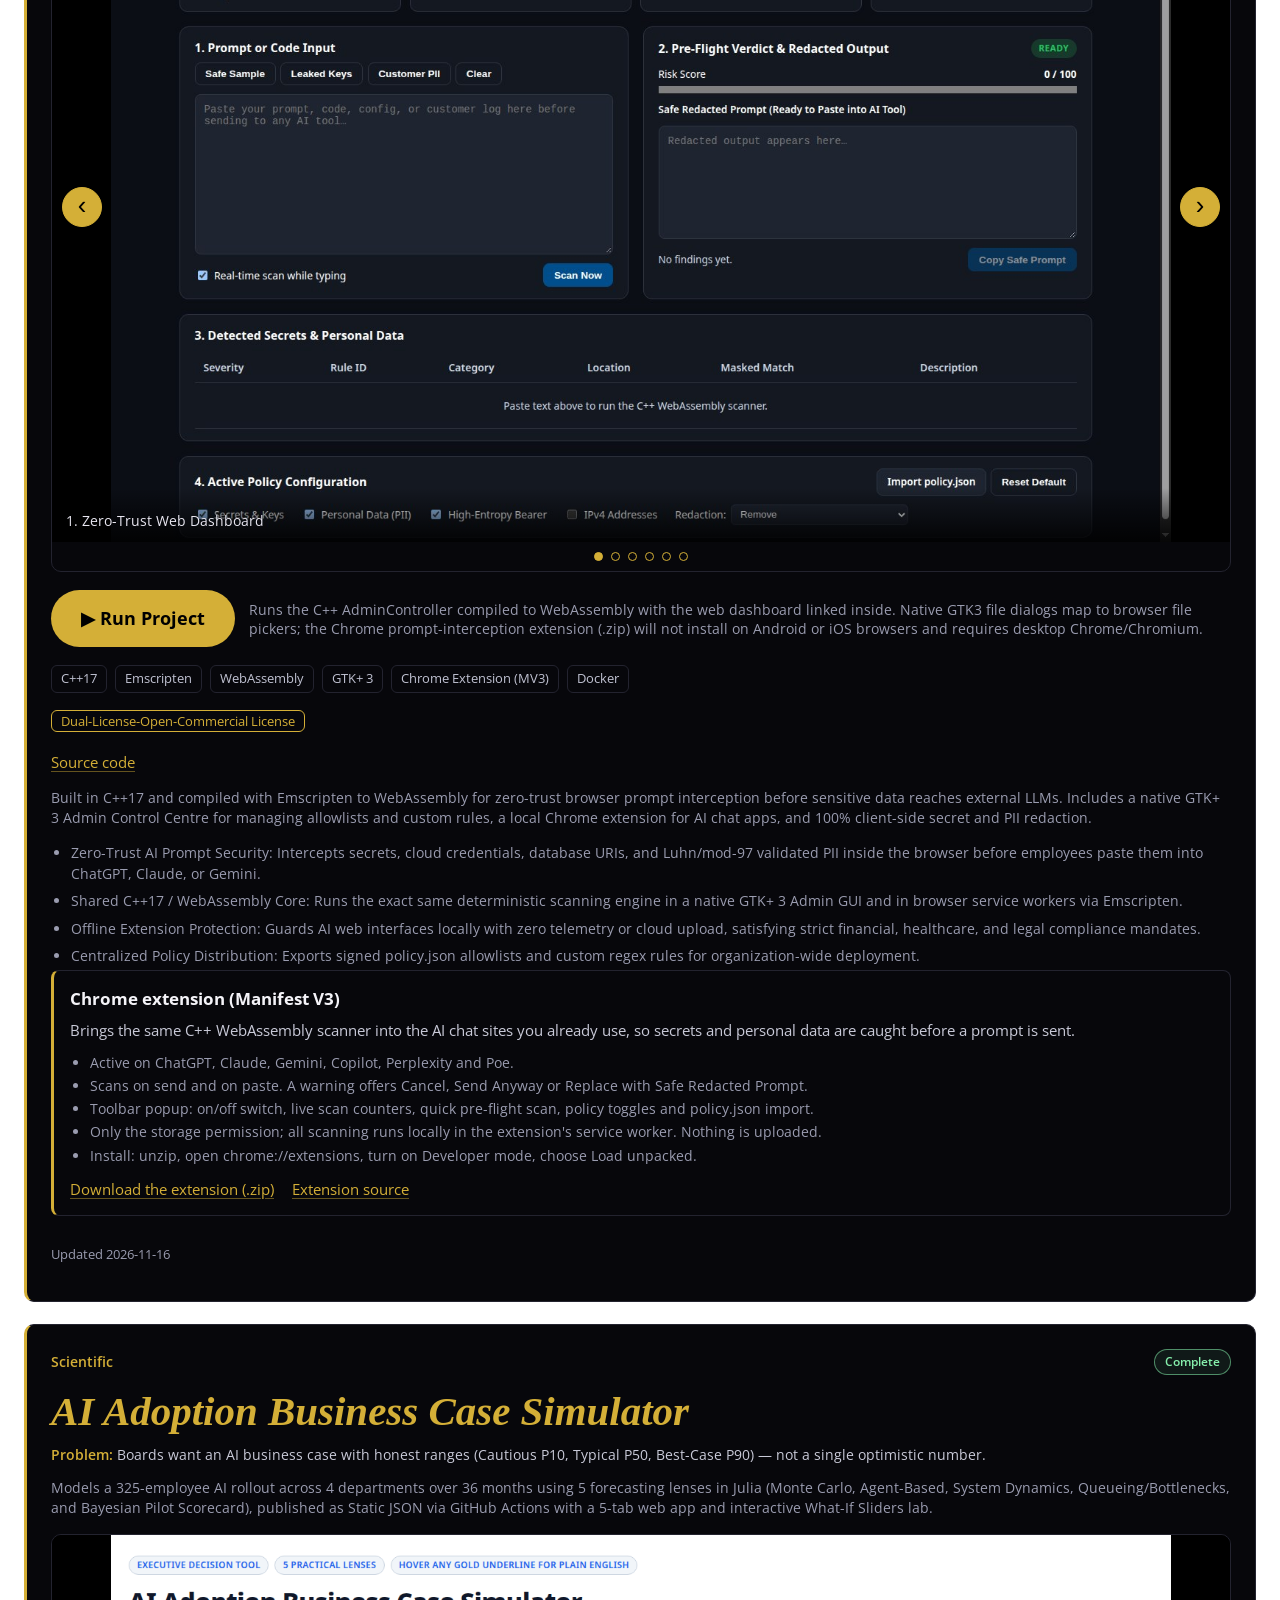
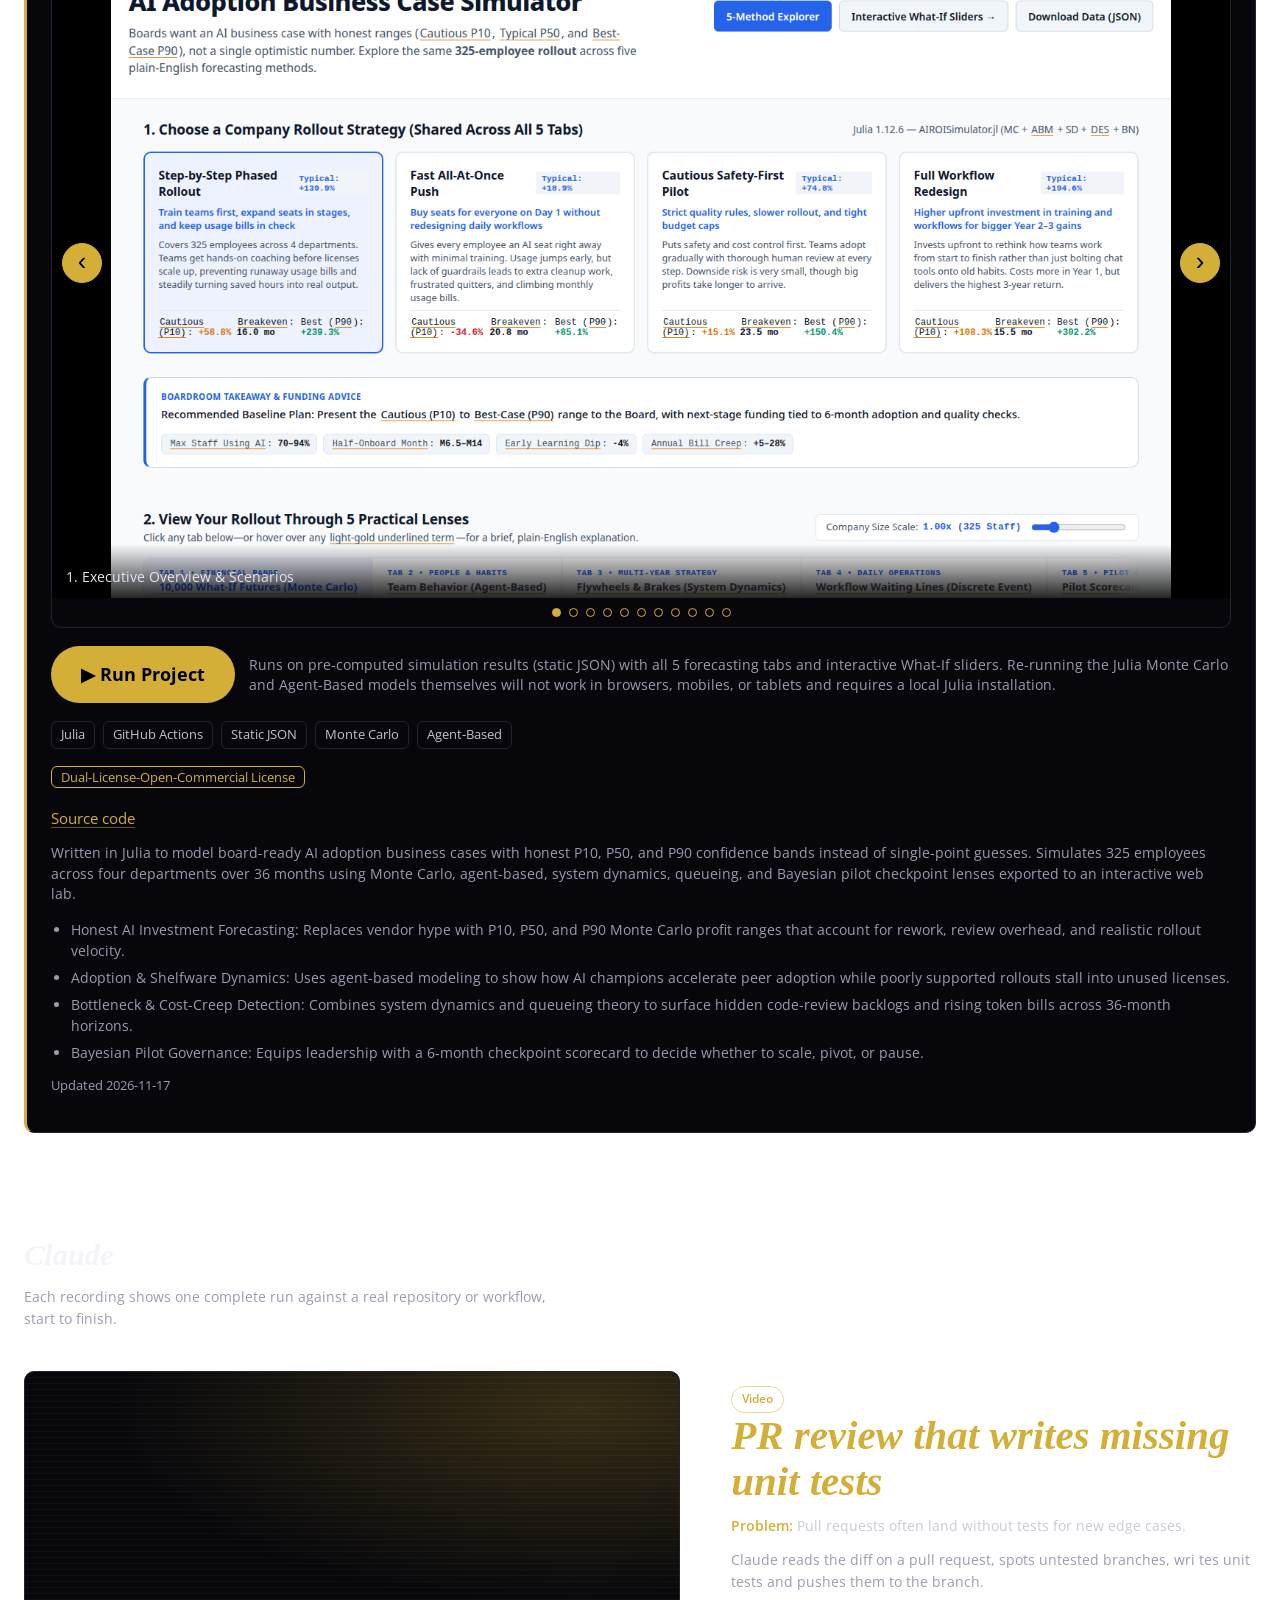
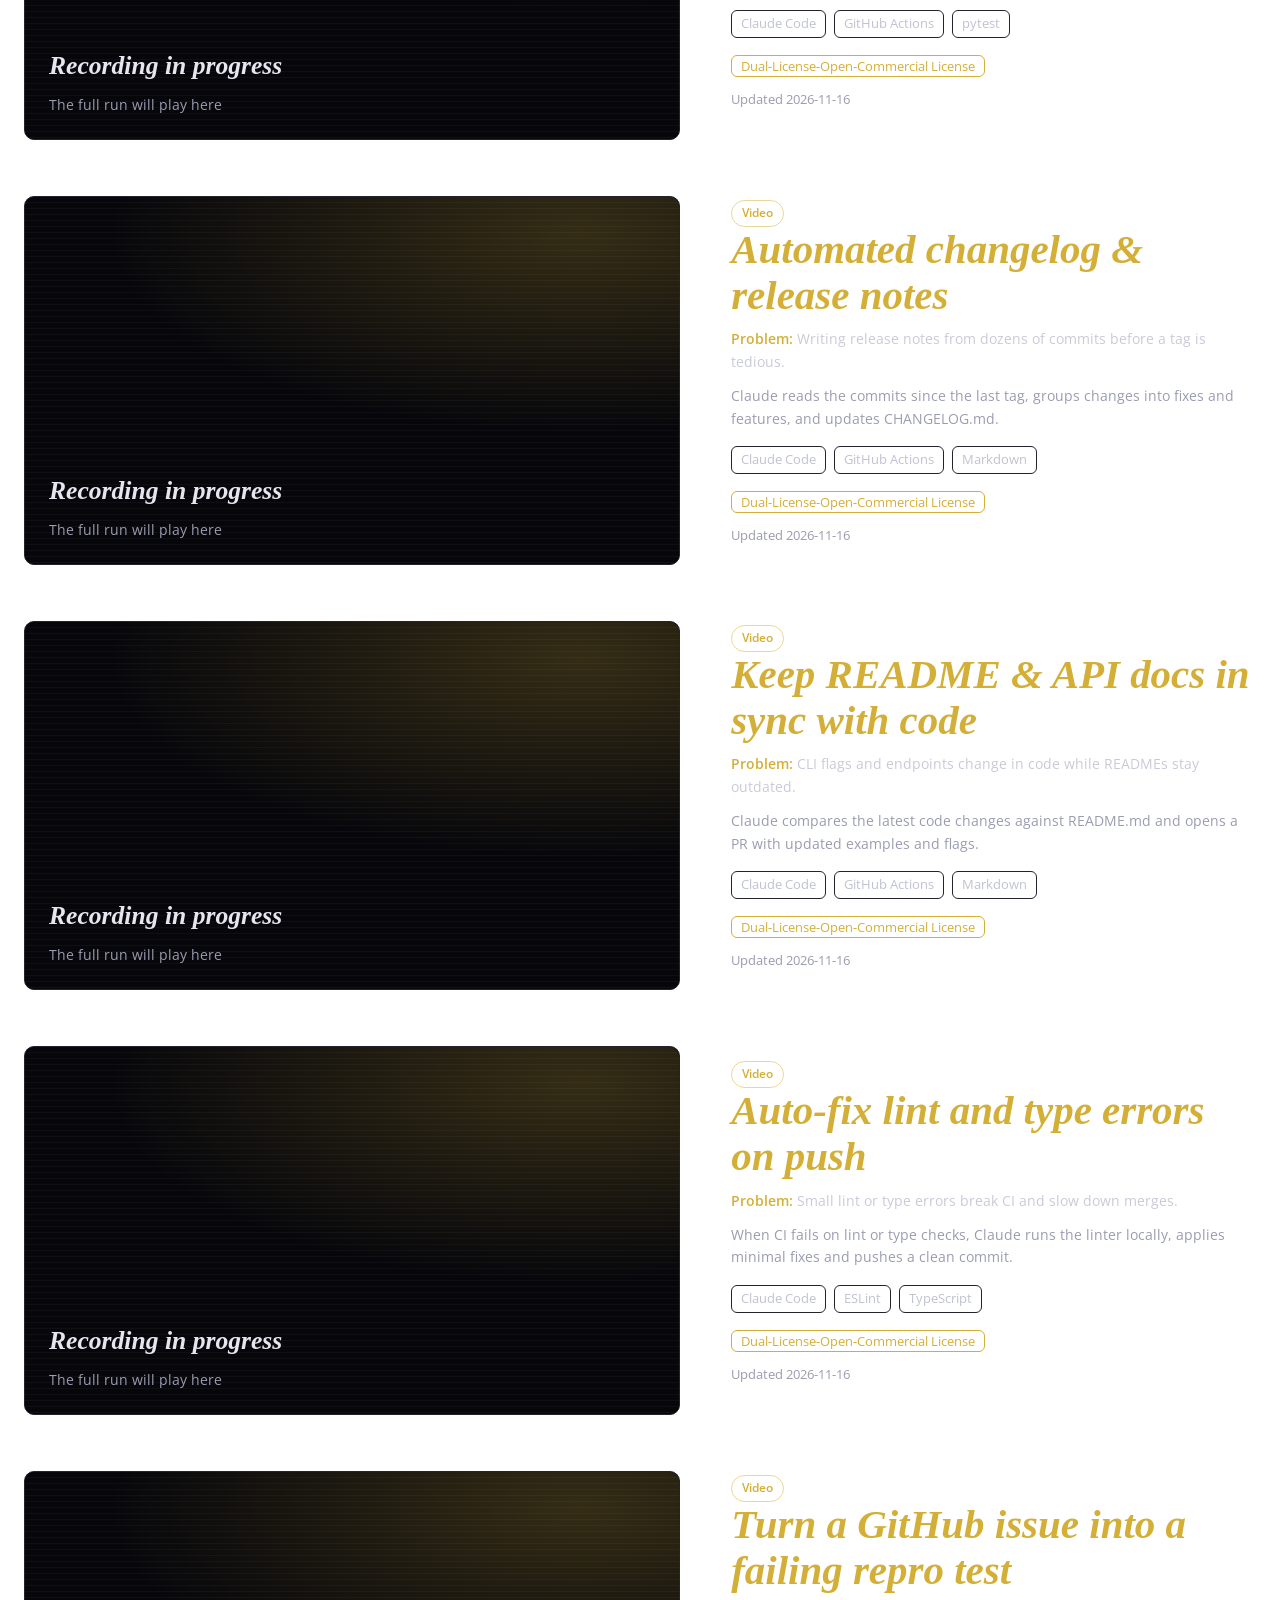
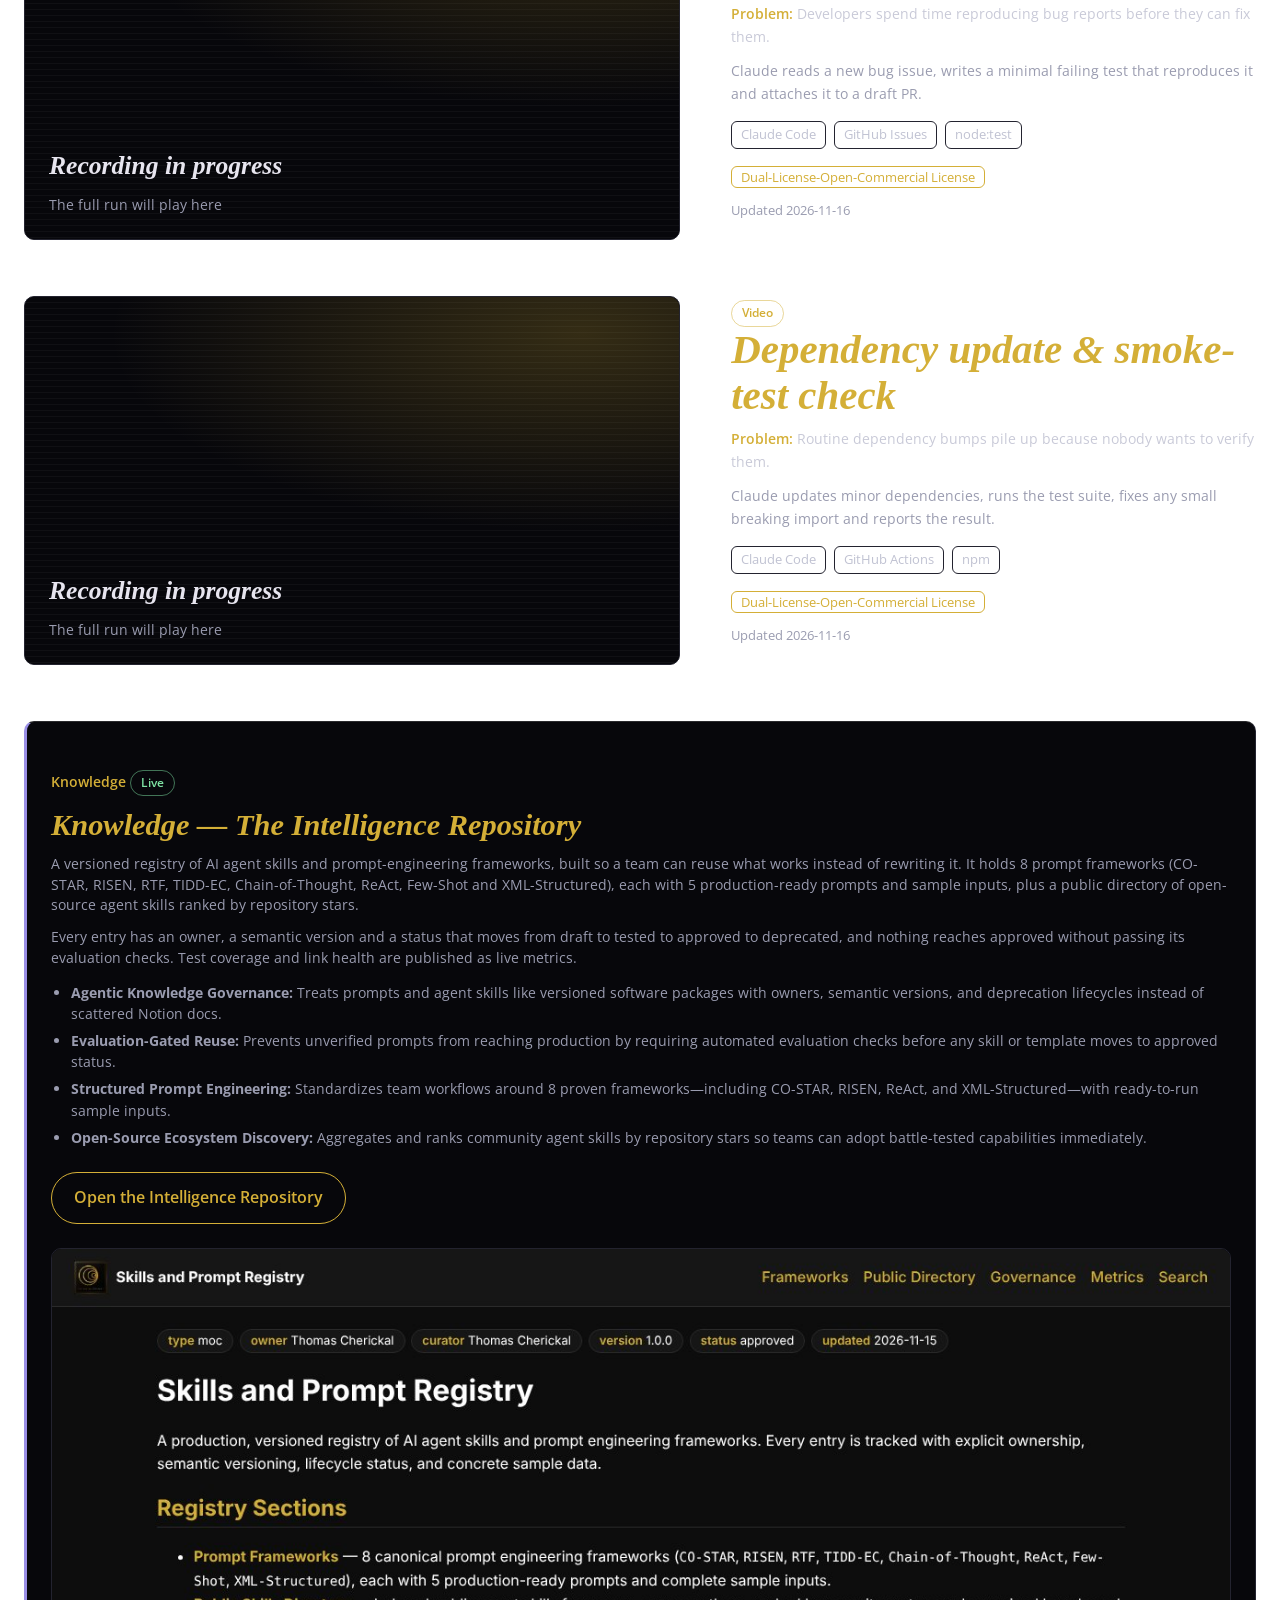
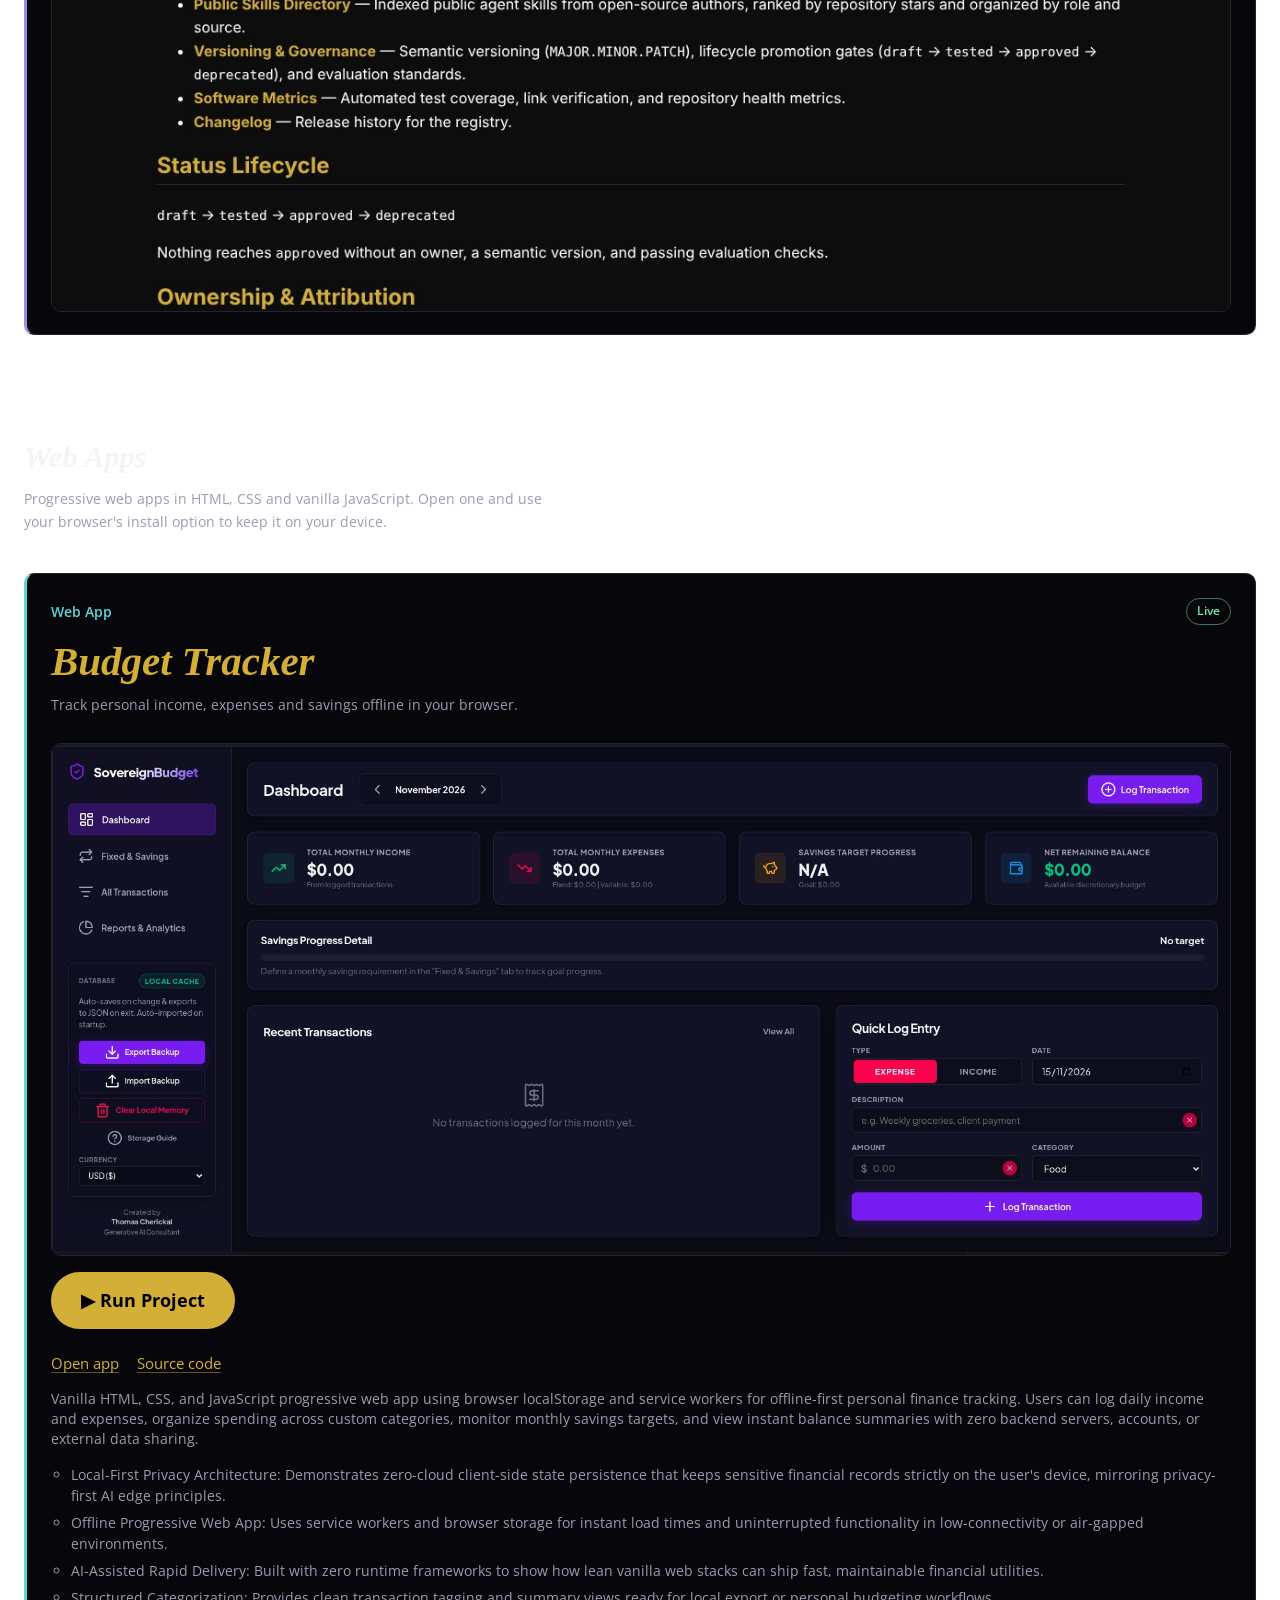
==== commit 8366c529: "Rename Valkyrie Agent Studio, update Dual-License tags, and refresh Inbound Signal Scorer screenshot" ====
--- a/index.html
+++ b/index.html
@@ -110,7 +110,7 @@
               "description": "A Rust studio to create, train, fine-tune and run small Transformer language models on the CPU with GGUF export and WebAssembly browser execution.",
               "url": "https://github.com/thomascherickal/ferrum-cpu",
               "author": { "@id": "https://thomascherickal.com/#person" },
-              "license": "https://opensource.org/licenses/MIT",
+              "license": "https://portfolio.thedigitalfuturist.com/LICENSE",
               "offers": { "@type": "Offer", "price": "0", "priceCurrency": "USD" }
             }
           },
@@ -125,7 +125,7 @@
               "description": "Train, fine-tune and run small Transformer language models on any GPU in safe Rust with wgpu, WGSL, GGUF, and WebGPU.",
               "url": "https://github.com/thomascherickal/ferrum-gpu",
               "author": { "@id": "https://thomascherickal.com/#person" },
-              "license": "https://opensource.org/licenses/MIT",
+              "license": "https://portfolio.thedigitalfuturist.com/LICENSE",
               "offers": { "@type": "Offer", "price": "0", "priceCurrency": "USD" }
             }
           },
@@ -140,7 +140,7 @@
               "description": "TinyGo AI gateway on Cloudflare Workers with D1 per-team micro-dollar budgets, multi-vendor LLM routing, PII/secret redaction, and audit logs.",
               "url": "https://github.com/thomascherickal/go-ai-gateway",
               "author": { "@id": "https://thomascherickal.com/#person" },
-              "license": "https://opensource.org/licenses/MIT",
+              "license": "https://portfolio.thedigitalfuturist.com/LICENSE",
               "offers": { "@type": "Offer", "price": "0", "priceCurrency": "USD" }
             }
           },
@@ -155,7 +155,7 @@
               "description": "Client-side C++17 / WebAssembly secret and personal-data scanner with GTK+ 3 Admin Control Centre and zero-trust browser prompt guard.",
               "url": "https://github.com/thomascherickal/cpp-enterprise-data-guard",
               "author": { "@id": "https://thomascherickal.com/#person" },
-              "license": "https://opensource.org/licenses/MIT",
+              "license": "https://portfolio.thedigitalfuturist.com/LICENSE",
               "offers": { "@type": "Offer", "price": "0", "priceCurrency": "USD" }
             }
           },
@@ -170,7 +170,7 @@
               "description": "Models a 325-employee AI rollout over 36 months using 5 forecasting lenses in Julia with P10/P50/P90 ranges and interactive What-If lab.",
               "url": "https://github.com/thomascherickal/julia-ai-roi-simulation",
               "author": { "@id": "https://thomascherickal.com/#person" },
-              "license": "https://opensource.org/licenses/MIT",
+              "license": "https://portfolio.thedigitalfuturist.com/LICENSE",
               "offers": { "@type": "Offer", "price": "0", "priceCurrency": "USD" }
             }
           },
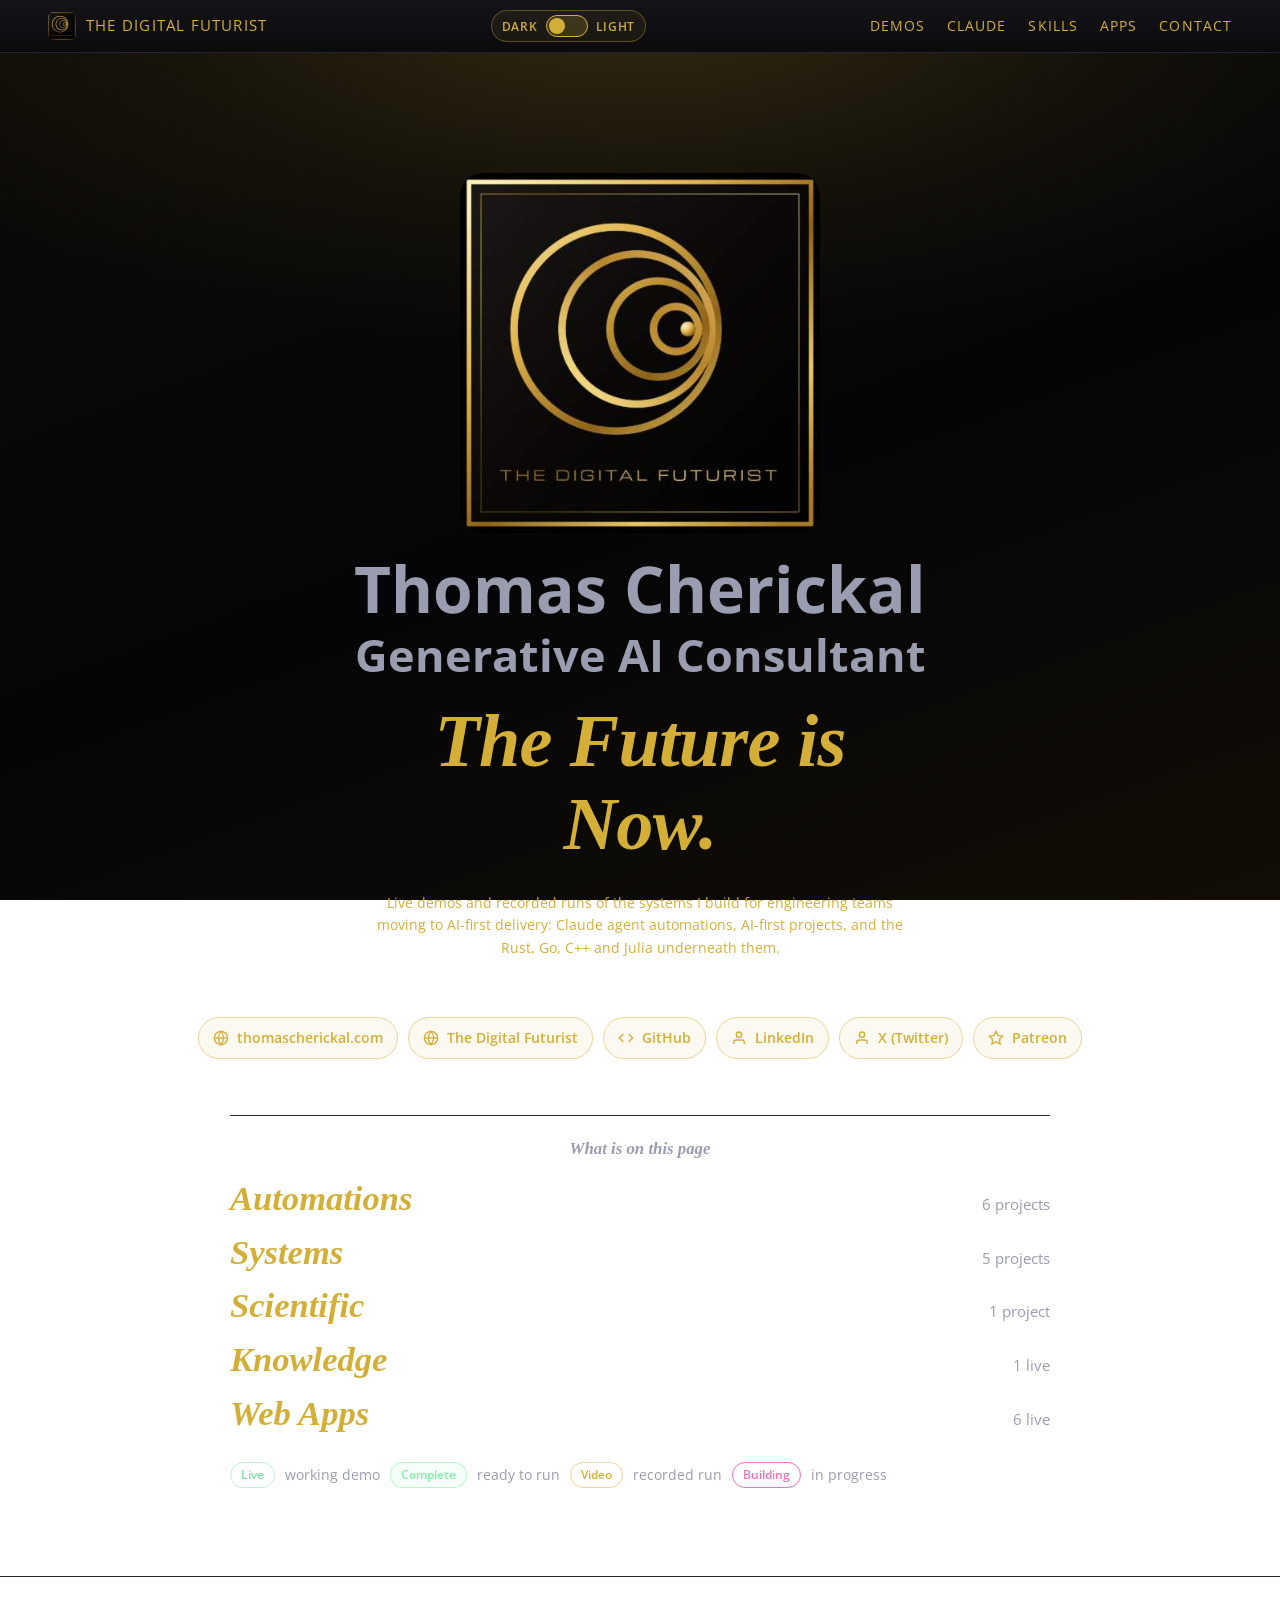
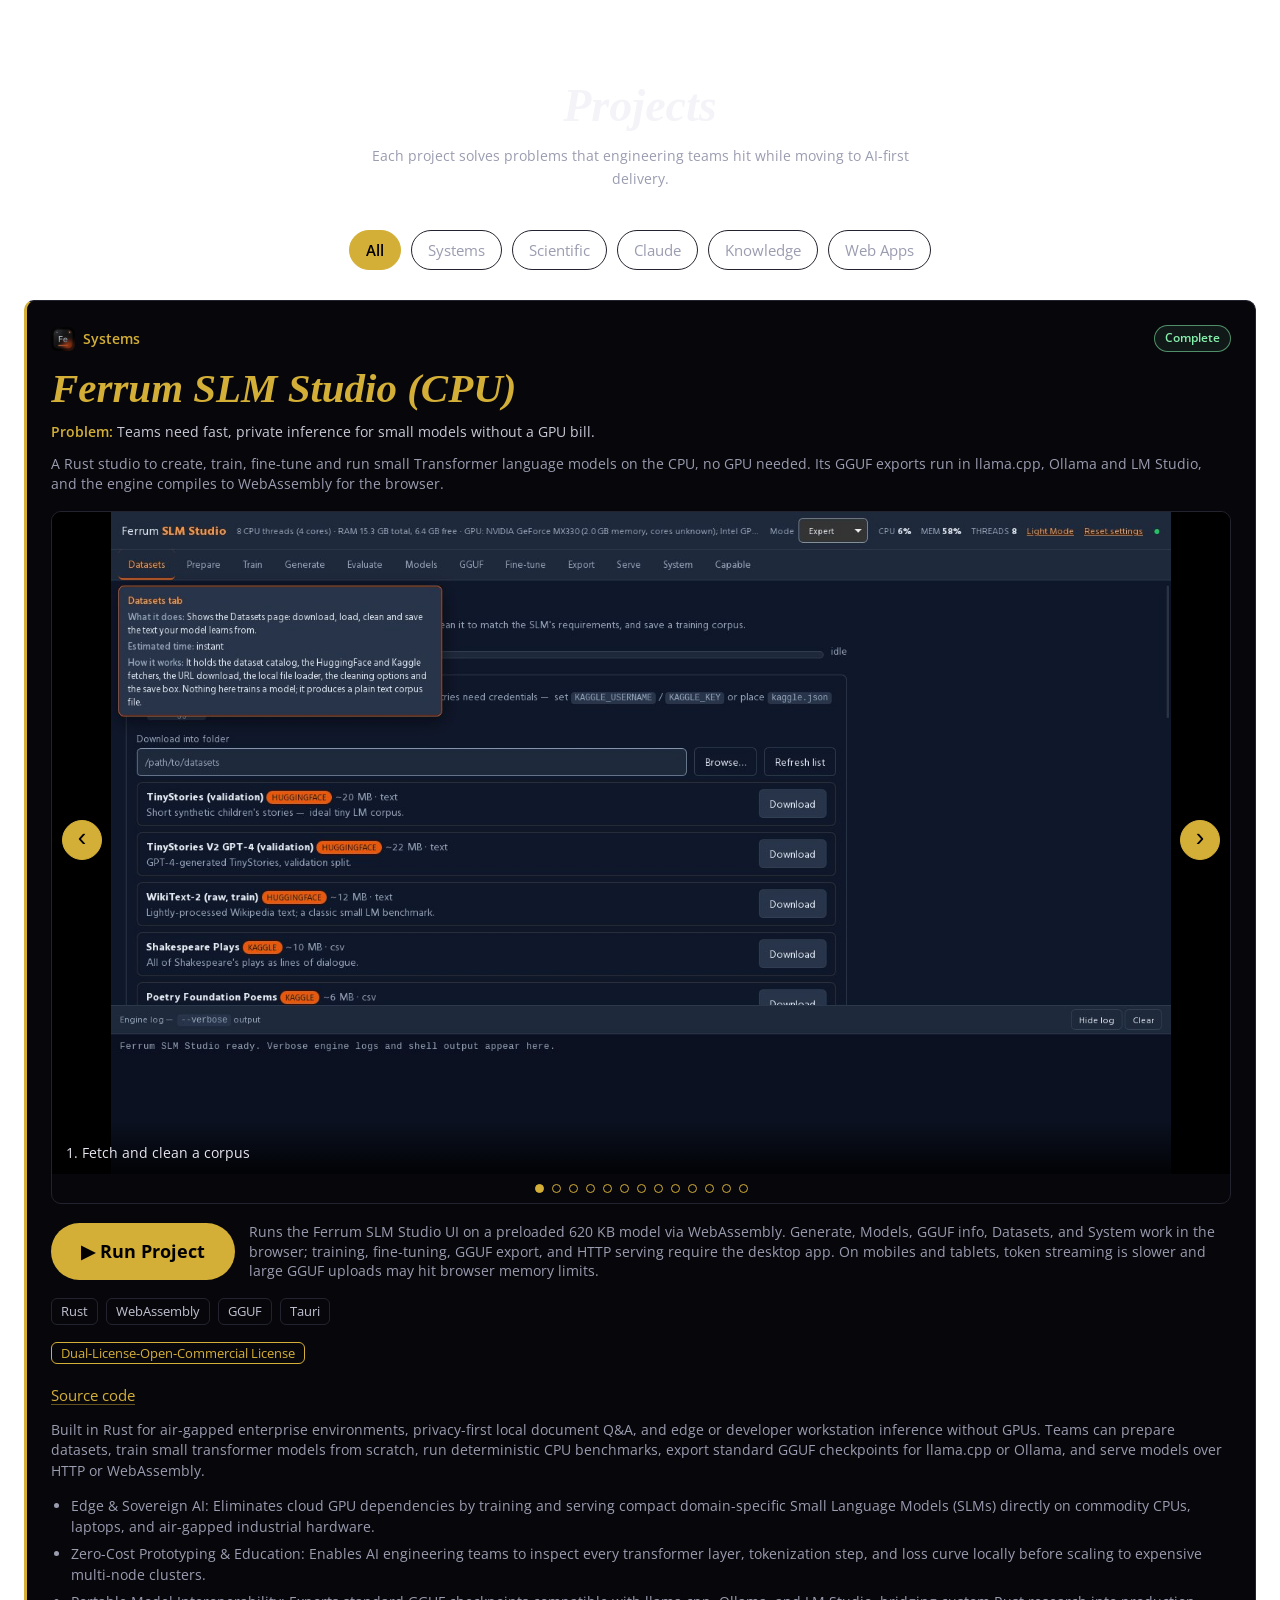
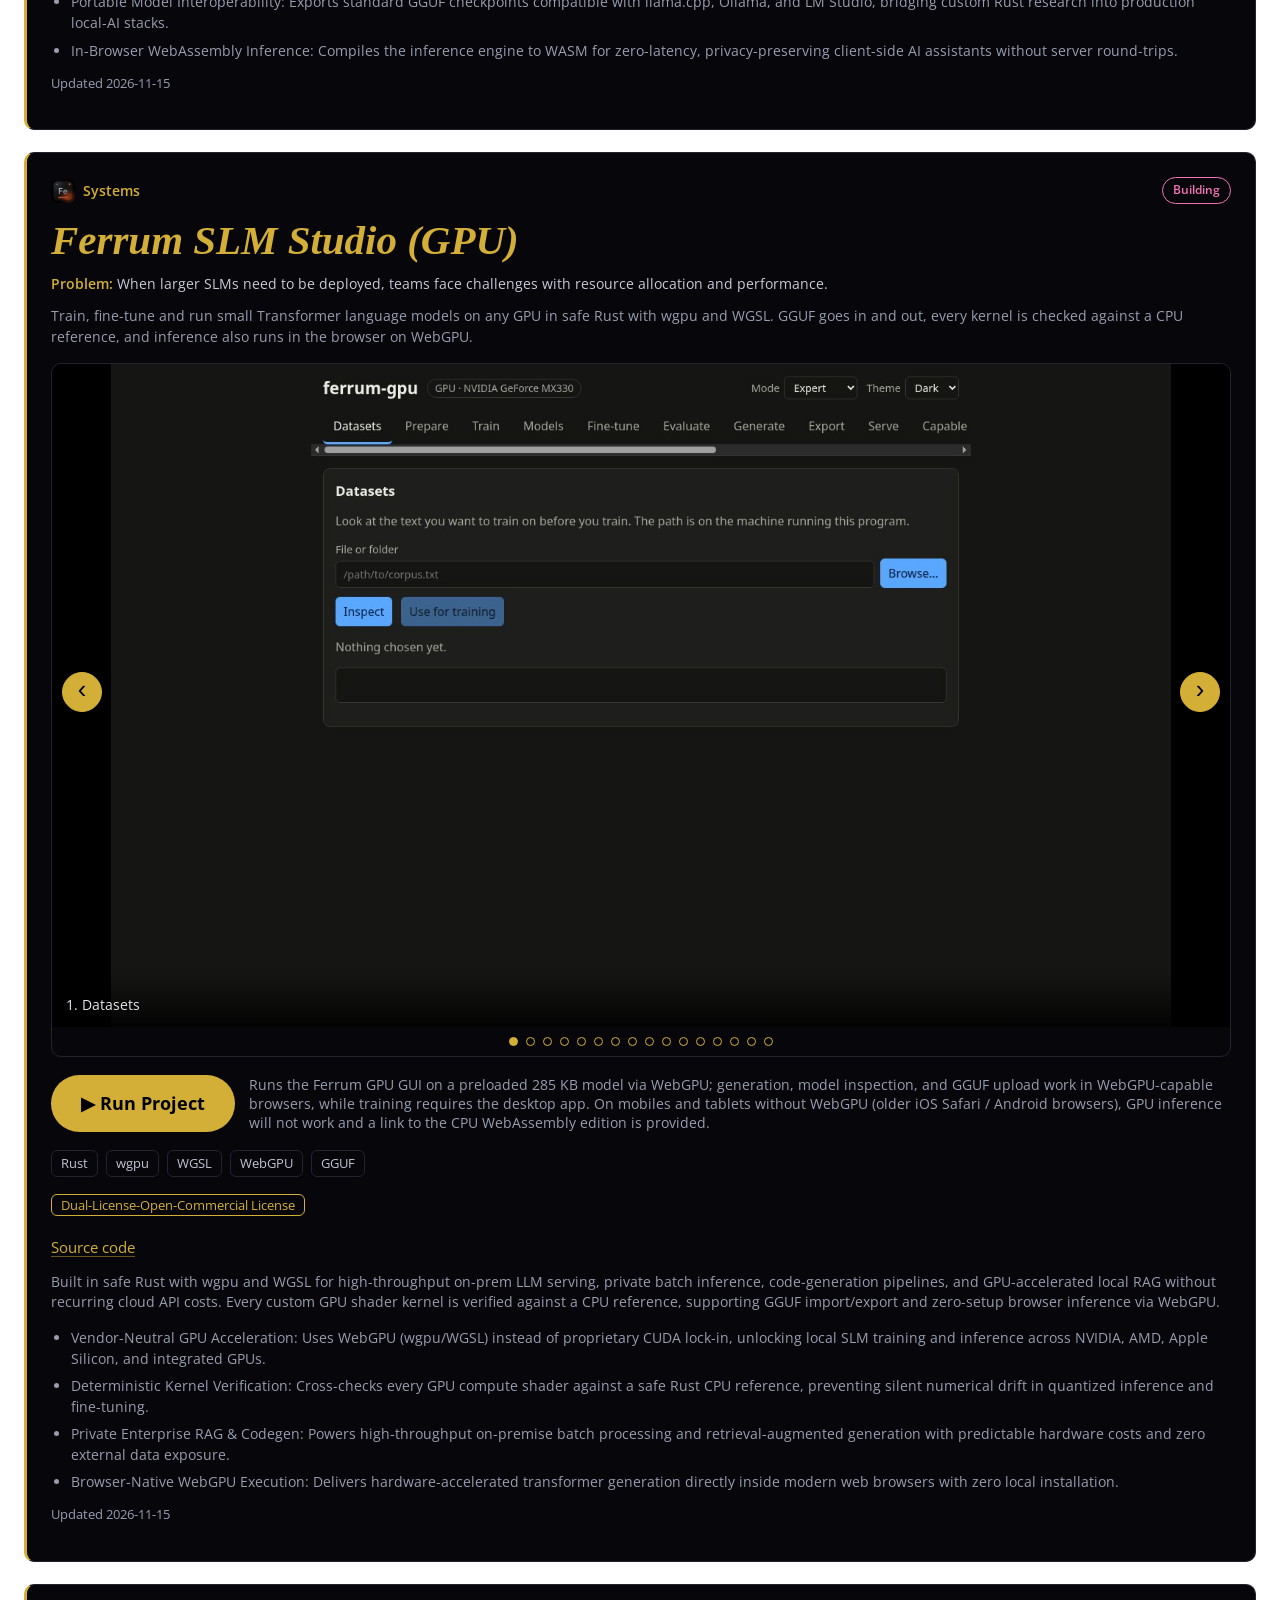
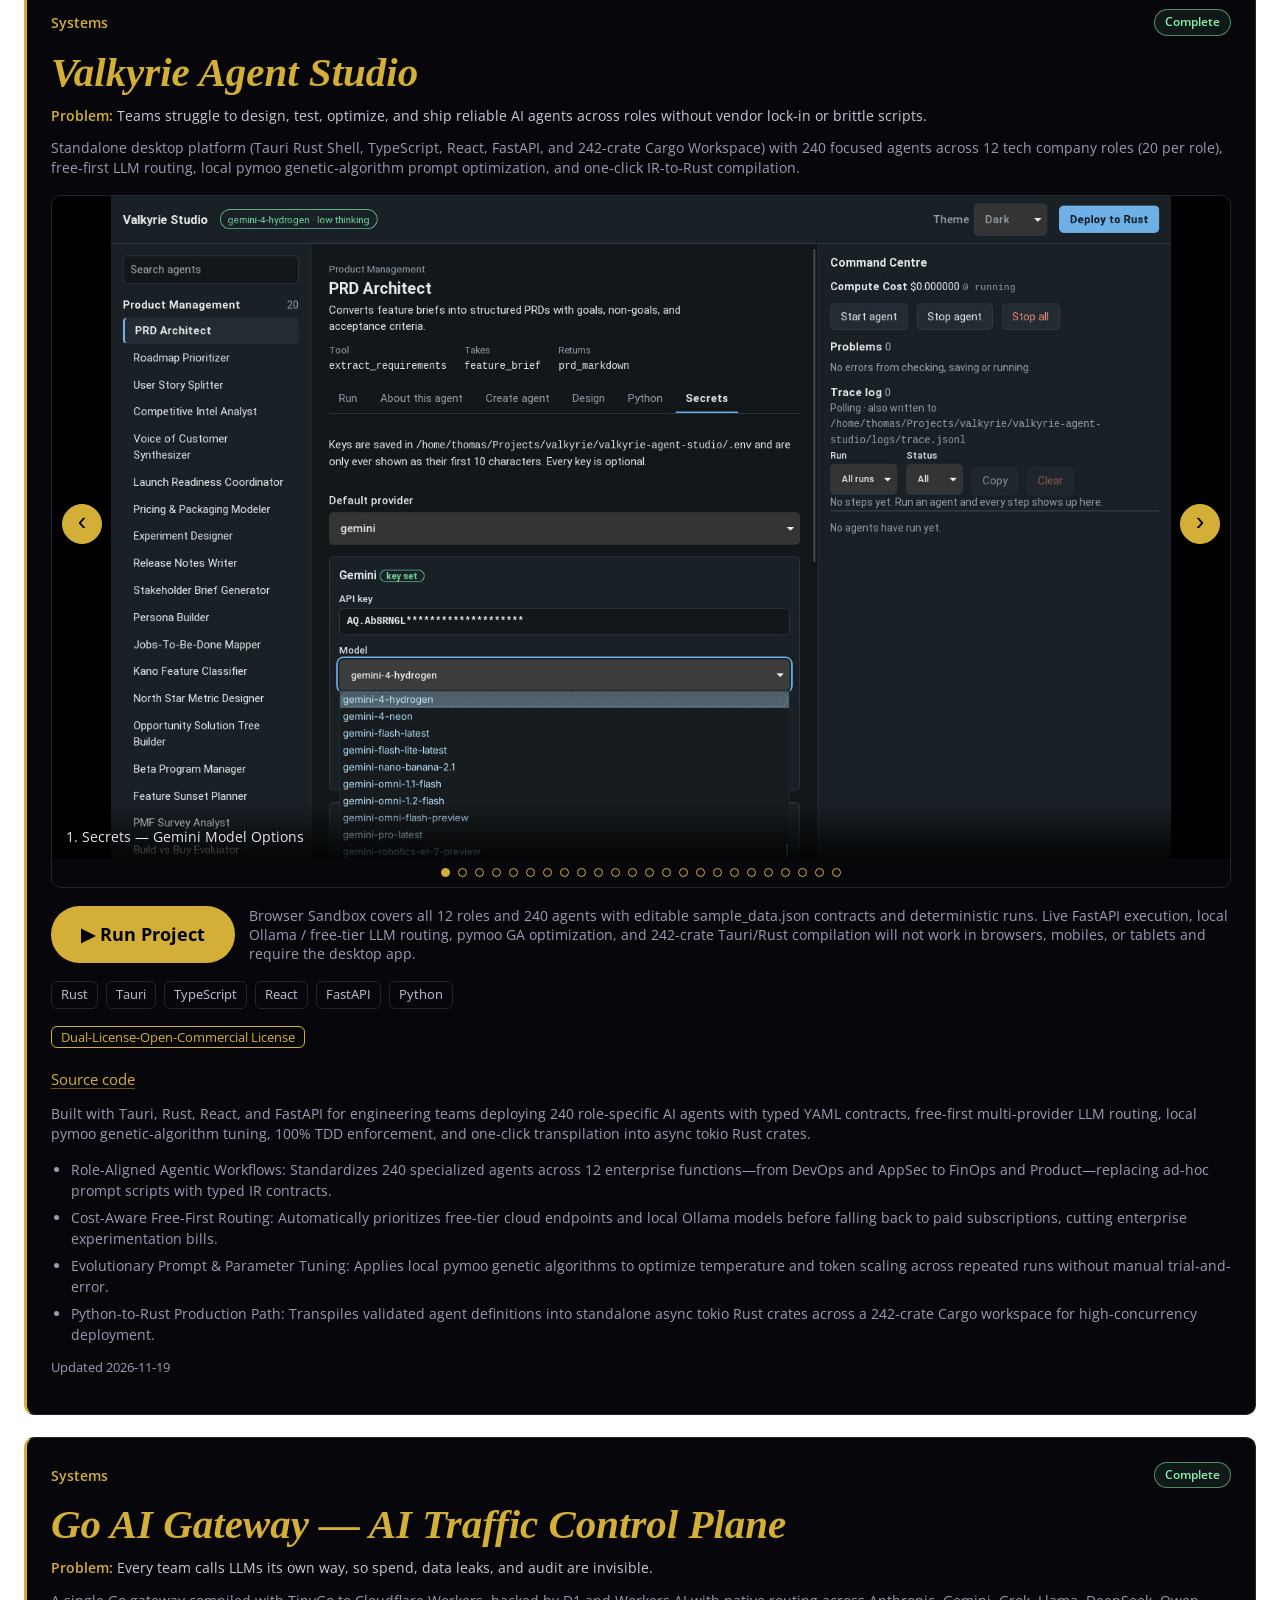
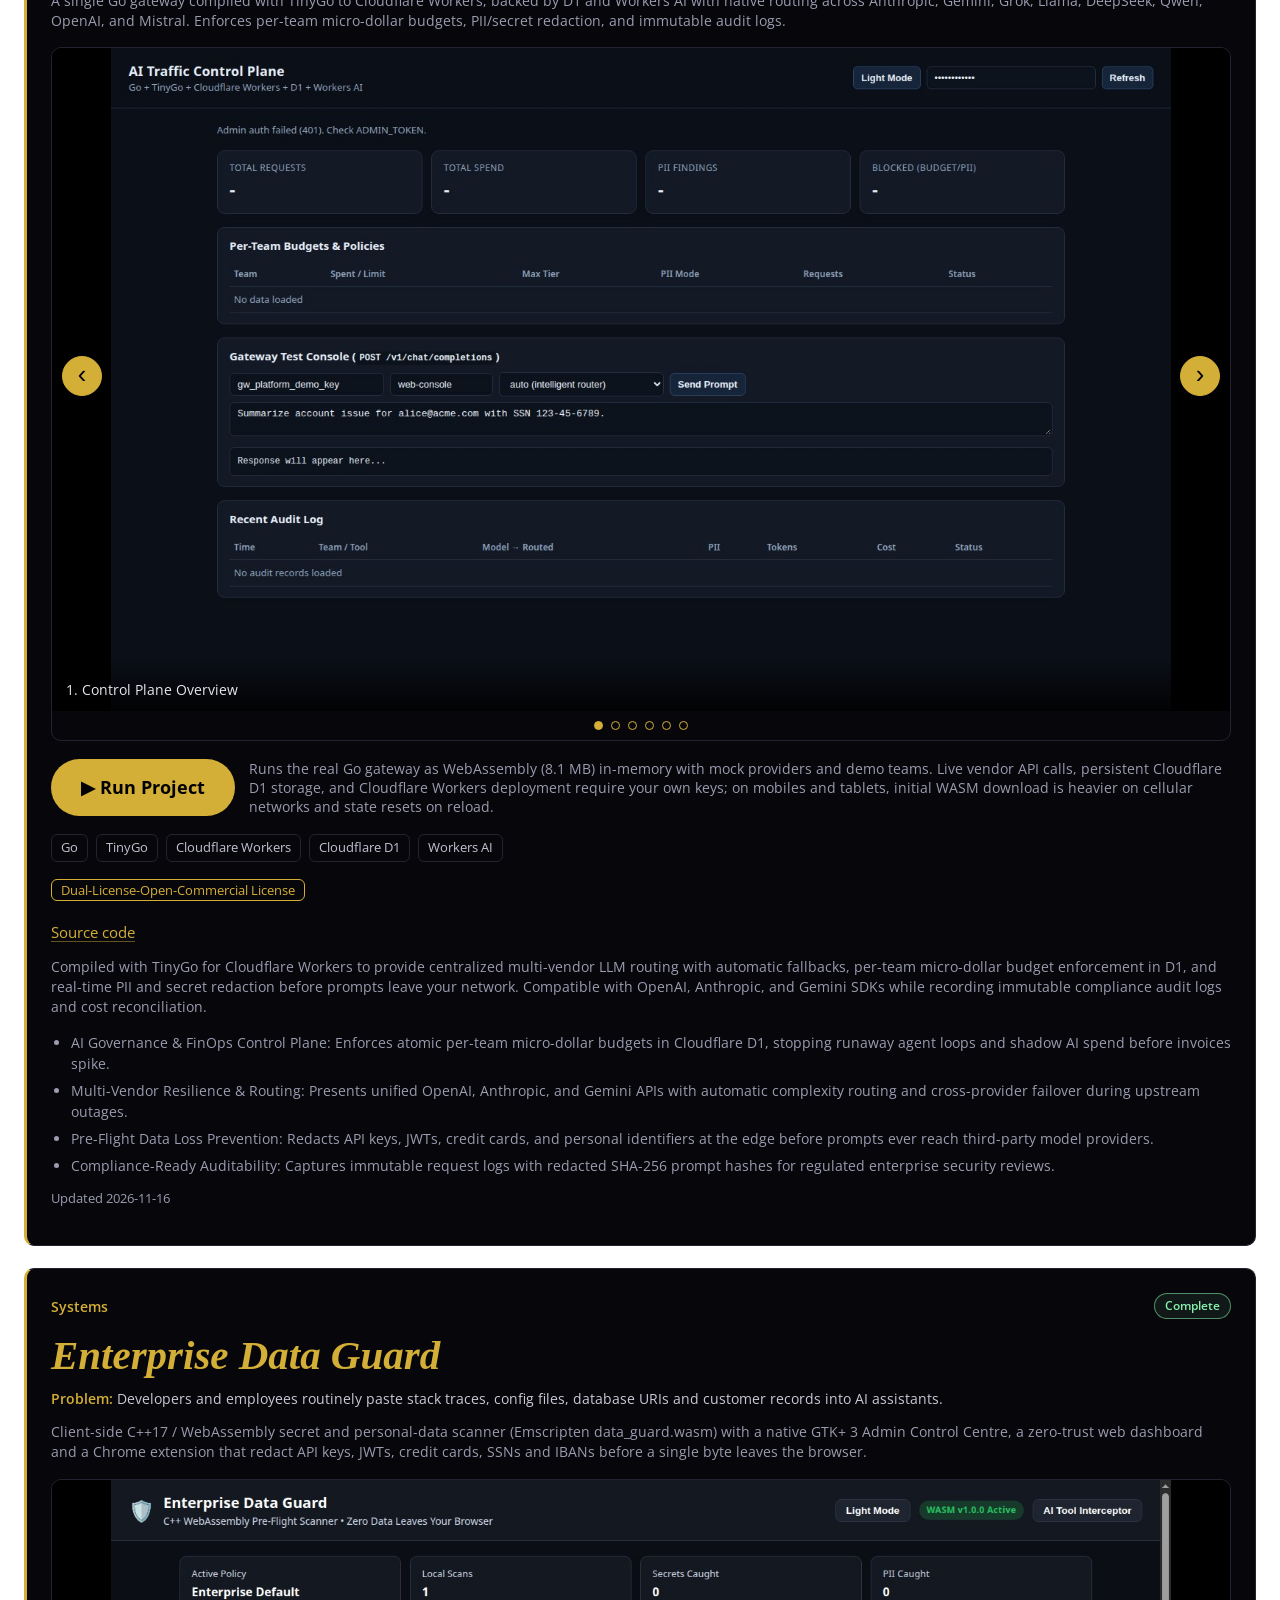
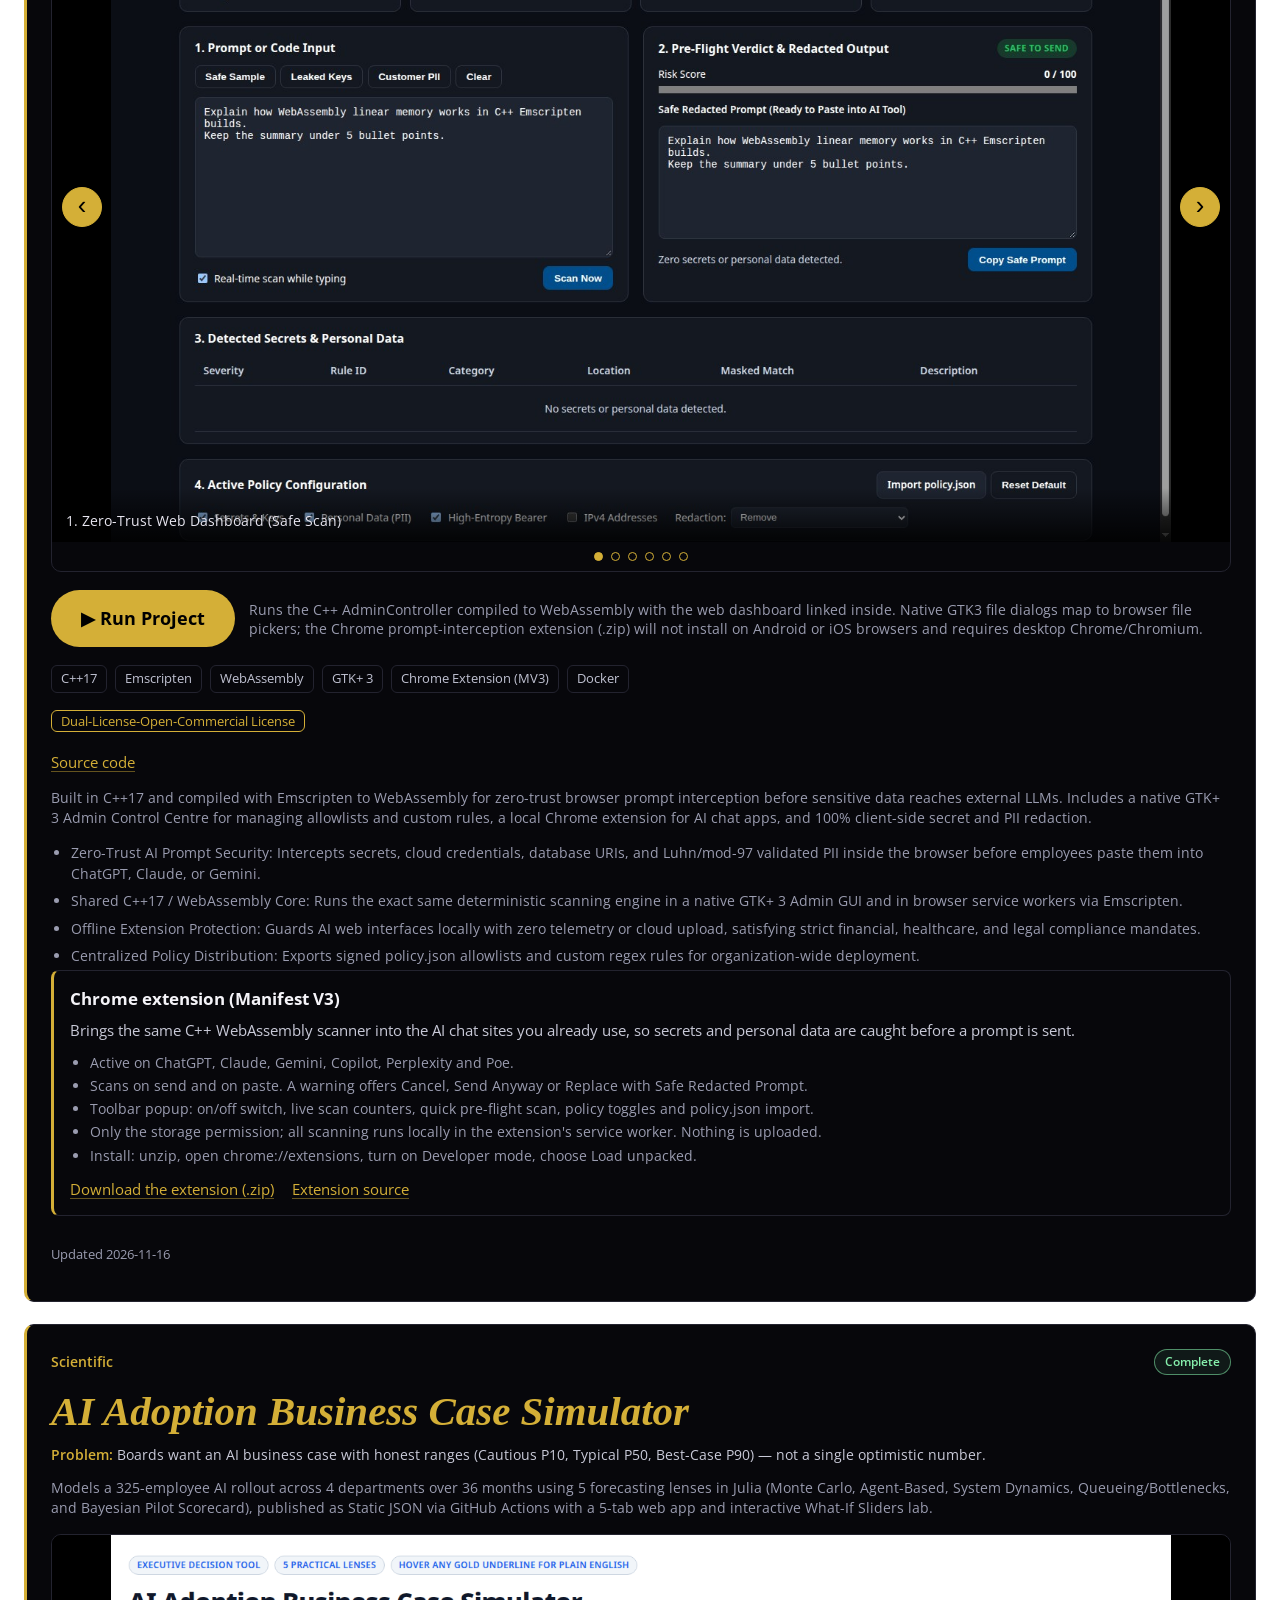
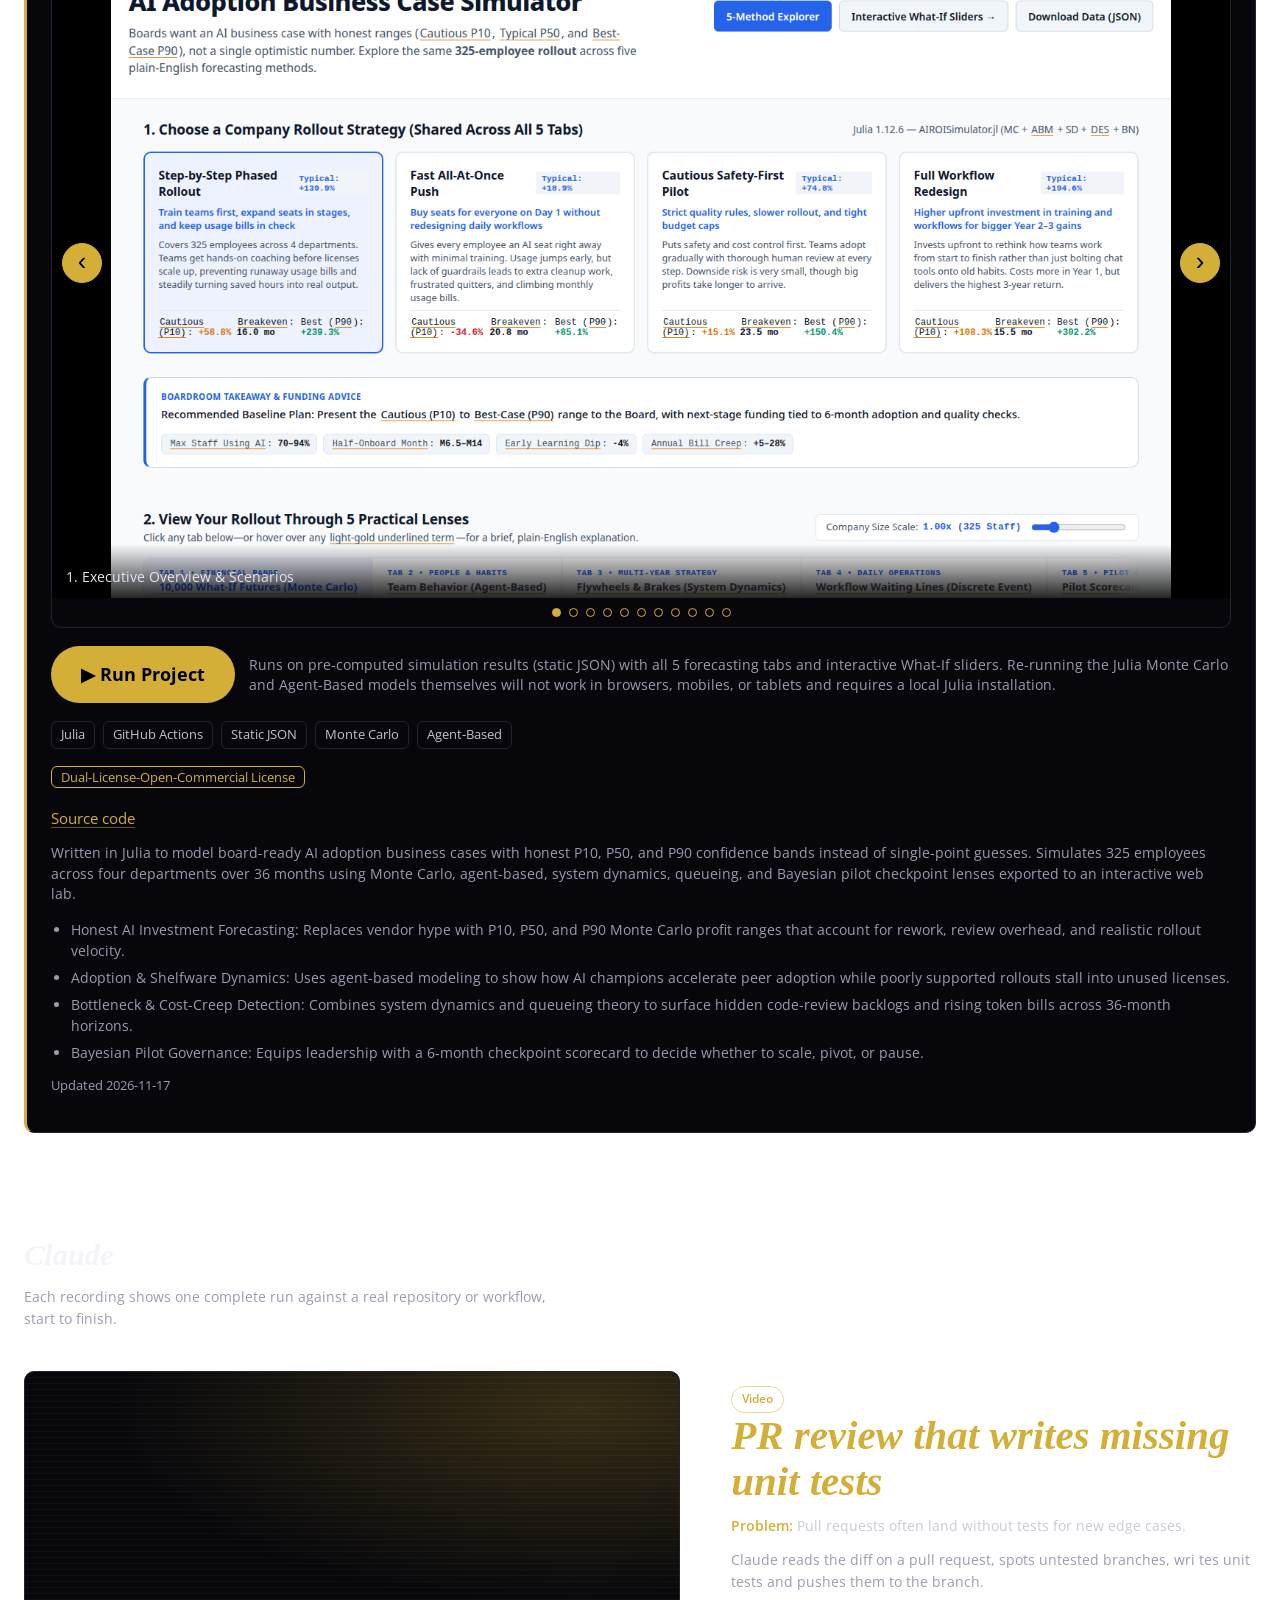
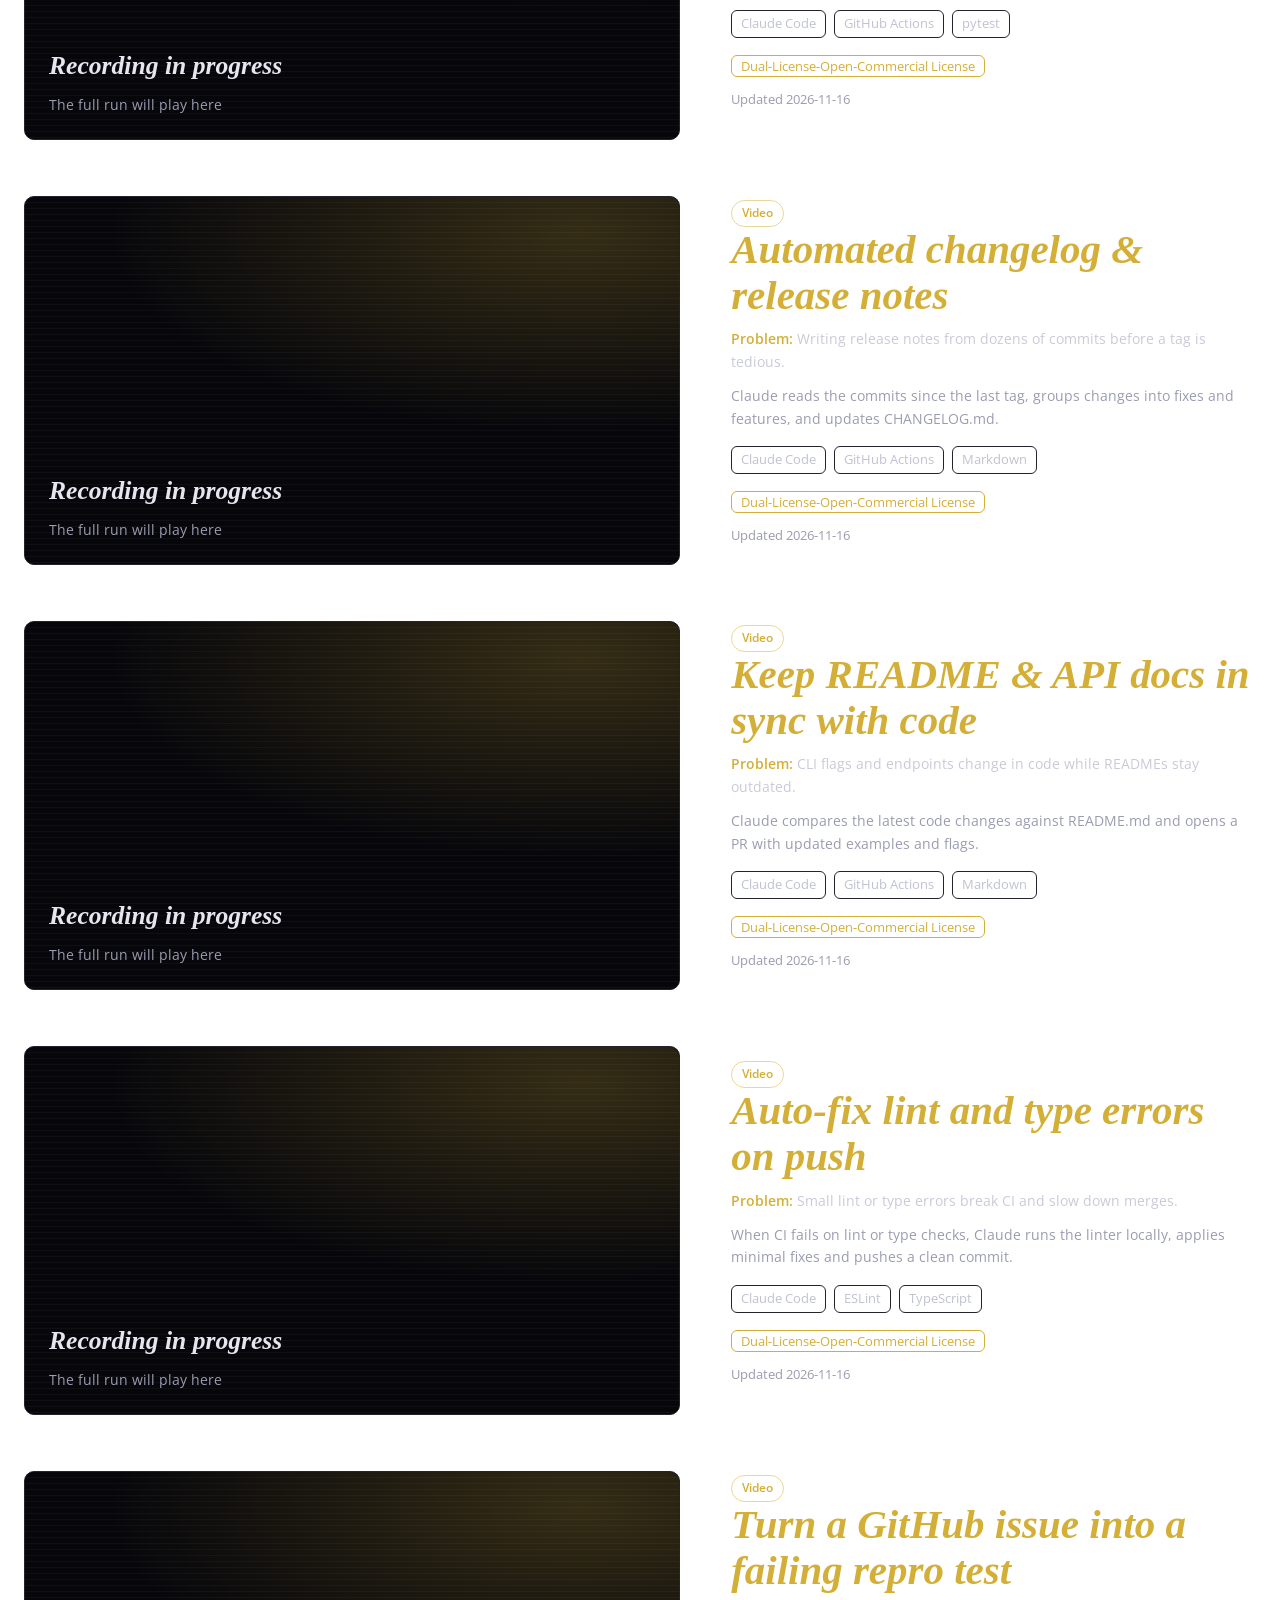
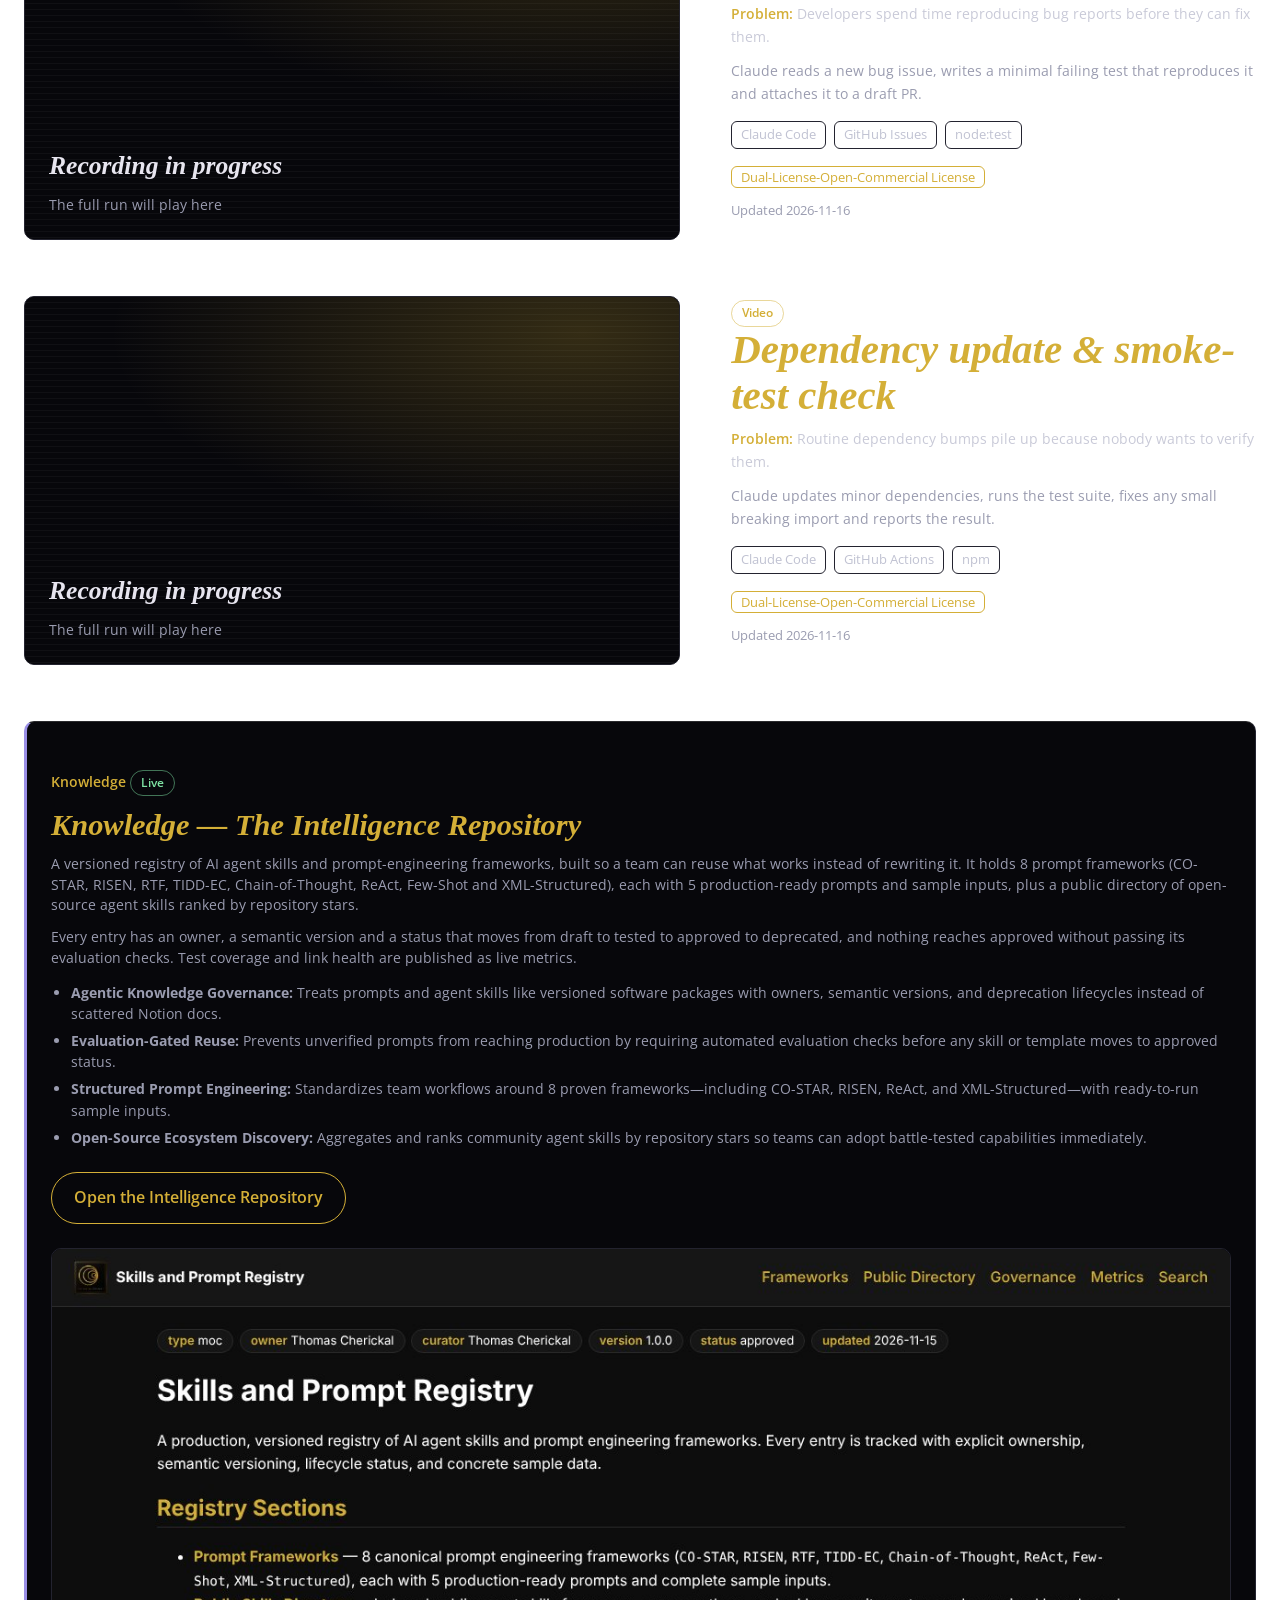
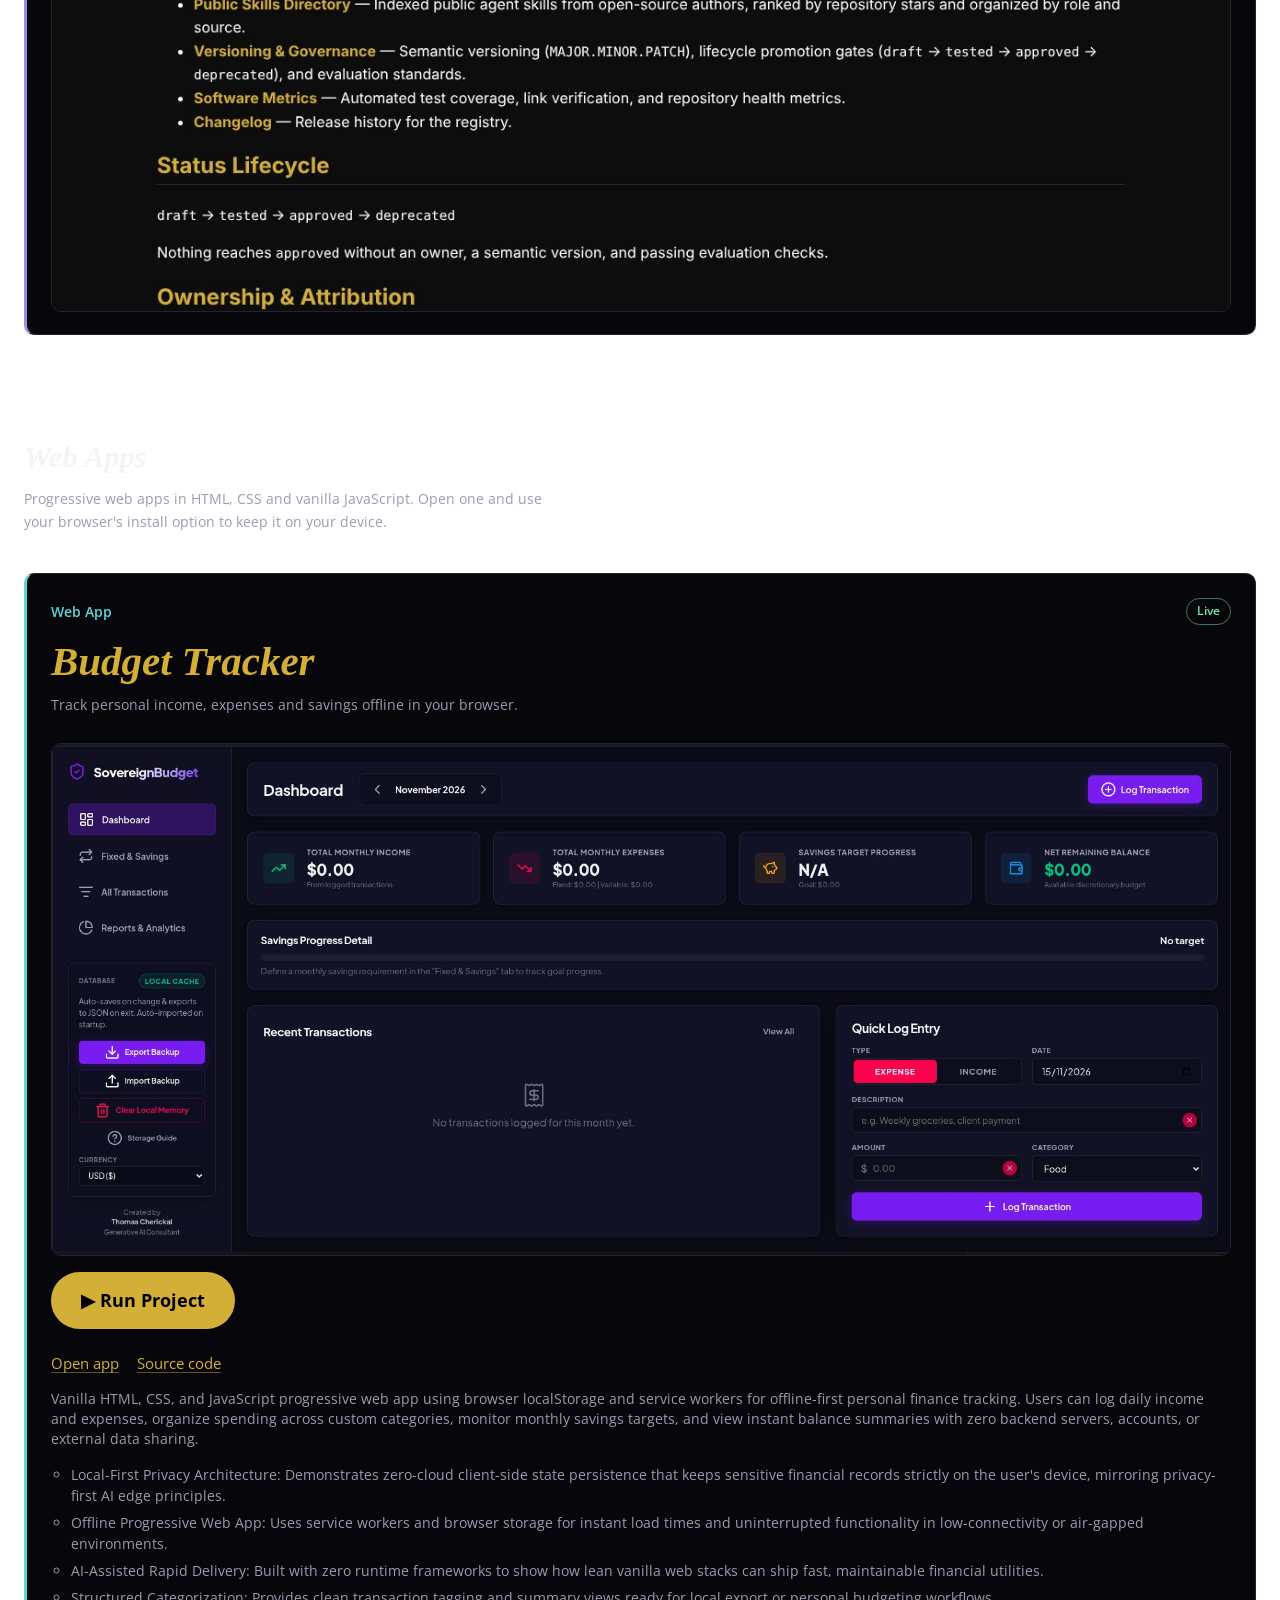
==== commit d2137c9d: "Update footer social grid breakpoints to 2, 4, 6, 8, 12 columns for 24 links with zero overflow" ====
--- a/index.html
+++ b/index.html
@@ -523,6 +523,33 @@
             <path
               d="M23.134 8.64l-5.973-3.62a.286.286 0 0 0-.412.125l-1.4 3.286 2.842 1.696a.53.53 0 0 1 0 .921l-5.335 3.14-2.267 5.274a.127.127 0 0 0 .052.203.122.122 0 0 0 .134-.035l3.914-2.365 1.545 2.219a.373.373 0 0 0 .309.167h3.708a.367.367 0 0 0 .327-.2.382.382 0 0 0-.018-.386l-2.513-3.852 5.088-3.077c.577-.349.865-.74.865-1.172V9.813c0-.433-.288-.823-.866-1.172zM13.082 4.35L.845 12.052c-.577.348-.858.739-.845 1.171v1.173c.014.432.303.816.866 1.15l6.056 3.496a.286.286 0 0 0 .412-.146l1.36-3.286-2.884-1.633a.518.518 0 0 1-.275-.384.529.529 0 0 1 .254-.537l5.295-3.245 2.183-5.316a.128.128 0 0 0-.04-.142.122.122 0 0 0-.146-.005z" />
           </svg></span>CodersRank</a>
+      <a href="https://mastodon.social/@thomascherickalonline" target="_blank" rel="noopener" class="social-link"
+        aria-label="Thomas Cherickal Mastodon Profile"><span class="social-icon"><svg class="social-svg" width="18"
+            height="18" viewBox="0 0 24 24" fill="#6364FF" aria-hidden="true">
+            <path
+              d="M21.327 8.566c0-4.339-2.843-5.61-2.843-5.61-1.433-.658-3.894-.935-6.451-.956h-.063c-2.557.021-5.016.298-6.45.956 0 0-2.843 1.272-2.843 5.61 0 .993-.019 2.181.012 3.441.103 4.243.778 8.425 4.701 9.463 1.809.479 3.362.579 4.612.51 2.268-.126 3.541-.809 3.541-.809l-.075-1.646s-1.621.511-3.441.449c-1.804-.062-3.707-.194-3.999-2.409a4.523 4.523 0 0 1-.04-.621s1.77.433 4.014.536c1.372.063 2.658-.08 3.965-.236 2.506-.299 4.688-1.843 4.962-3.254.434-2.223.398-5.424.398-5.424zm-3.353 5.59h-2.081V9.057c0-1.075-.452-1.62-1.357-1.62-1 0-1.501.647-1.501 1.927v2.791h-2.069V9.364c0-1.28-.501-1.927-1.502-1.927-.905 0-1.357.545-1.357 1.62v5.099H6.026V8.903c0-1.074.273-1.927.823-2.558.566-.631 1.307-.955 2.228-.955 1.065 0 1.872.409 2.405 1.228l.518.869.519-.869c.533-.819 1.34-1.228 2.405-1.228.92 0 1.662.324 2.228.955.55.631.822 1.484.822 2.558v5.253z" />
+          </svg></span>Mastodon</a>
+      <a href="mailto:thomascherickal@gmail.com" class="social-link" aria-label="Email Thomas Cherickal"><span
+          class="social-icon"><svg class="social-svg" width="18" height="18" viewBox="0 0 24 24" fill="none"
+            stroke="#34D399" stroke-width="2" stroke-linecap="round" stroke-linejoin="round" aria-hidden="true">
+            <path d="M4 4h16c1.1 0 2 .9 2 2v12c0 1.1-.9 2-2 2H4c-1.1 0-2-.9-2-2V6c0-1.1.9-2 2-2z" />
+            <polyline points="22,6 12,13 2,6" />
+          </svg></span>Email</a>
+      <a href="https://wa.me/+9198844452724" target="_blank" rel="noopener" class="social-link"
+        aria-label="Thomas Cherickal WhatsApp"><span class="social-icon"><svg class="social-svg" width="18" height="18"
+            viewBox="0 0 24 24" aria-hidden="true">
+            <path fill="#25D366"
+              d="M12.012 2c-5.506 0-9.989 4.478-9.99 9.984a9.96 9.96 0 0 0 1.533 5.337L2 22l4.823-1.515a9.97 9.97 0 0 0 5.188 1.443h.005c5.505 0 9.987-4.48 9.989-9.986A9.94 9.94 0 0 0 19.08 4.93 9.93 9.93 0 0 0 12.012 2z" />
+            <path fill="#FFFFFF"
+              d="M17.472 14.382c-.301-.15-1.78-.878-2.056-.978-.276-.1-.476-.15-.676.15-.2.3-.776.978-.951 1.178-.175.2-.35.225-.651.075-.3-.15-1.267-.467-2.413-1.49-.892-.796-1.494-1.78-1.67-2.08-.175-.3-.019-.462.13-.611.136-.134.301-.35.451-.525.15-.175.2-.3.3-.5.1-.2.05-.375-.025-.525-.075-.15-.676-1.63-.926-2.23-.244-.585-.493-.506-.677-.515-.175-.01-.375-.01-.576-.01s-.525.075-.801.375c-.275.3-1.05 1.026-1.05 2.502 0 1.476 1.076 2.903 1.226 3.103.15.2 2.118 3.235 5.132 4.537.717.31 1.277.495 1.713.633.72.229 1.376.197 1.895.12.578-.087 1.78-.727 2.03-1.428.251-.701.251-1.302.176-1.428-.075-.125-.276-.2-.577-.35z" />
+          </svg></span>WhatsApp</a>
+      <a href="https://t.me/thomascherickal" target="_blank" rel="noopener" class="social-link"
+        aria-label="Thomas Cherickal Telegram"><span class="social-icon"><svg class="social-svg" width="18" height="18"
+            viewBox="0 0 24 24" aria-hidden="true">
+            <circle cx="12" cy="12" r="11" fill="#229ED9" />
+            <path fill="#FFFFFF"
+              d="M17.5 7.2c.1 0 .3.02.46.14.15.12.18.25.17.33 0 .09.02.3.01.47-.18 1.9-.96 6.5-1.36 8.63-.17.9-.5 1.2-.82 1.23-.7.06-1.23-.46-1.9-.9-1.06-.7-1.65-1.13-2.68-1.8-1.19-.79-.42-1.22.26-1.92.18-.18 3.25-2.97 3.3-3.22.01-.04.02-.16-.05-.22-.07-.06-.17-.04-.25-.02-.1.02-1.79 1.14-5.06 3.34-.48.33-.91.5-1.3.49-.43 0-1.25-.24-1.87-.44-.75-.25-1.35-.38-1.3-.79.03-.22.33-.44.9-.67 3.5-1.52 5.83-2.52 7-3 3.33-1.4 4.02-1.64 4.48-1.64z" />
+          </svg></span>Telegram</a>
       <a href="https://thomascherickal.quora.com" target="_blank" rel="noopener" class="social-link highlight"
         aria-label="Thomas Cherickal Quora Profile"><span class="social-icon"><svg class="social-svg" width="18"
             height="18" viewBox="0 0 24 24" fill="#B92B27" aria-hidden="true">
--- a/assets/footer.css
+++ b/assets/footer.css
@@ -231,16 +231,22 @@
   border-radius: var(--radius, 10px);
   text-decoration: none;
   font-family: var(--font-mono, monospace);
-  letter-spacing: 0.03em;
+  letter-spacing: 0.01em;
   color: var(--text-secondary, #e2e8f0);
   border: 2px solid rgba(56, 189, 248, 0.55) !important;
   box-shadow: 0 0 14px rgba(56, 189, 248, 0.35), 0 0 28px rgba(56, 189, 248, 0.18), 0 2px 8px rgba(0, 0, 0, 0.4) !important;
-  min-height: 44px;
-  display: flex;
-  align-items: center;
-  gap: 0.6rem;
-  padding: 0.6rem 0.85rem !important;
-  font-size: 0.82rem !important;
+  min-height: 40px;
+  min-width: 0;
+  max-width: 100%;
+  box-sizing: border-box;
+  display: flex;
+  align-items: center;
+  gap: 0.4rem;
+  padding: 0.48rem 0.6rem !important;
+  font-size: 0.76rem !important;
+  white-space: nowrap;
+  overflow: hidden;
+  text-overflow: ellipsis;
   transition: all 0.28s cubic-bezier(0.16, 1, 0.3, 1);
 }
 
@@ -269,13 +275,55 @@
 
 .social-grid {
   display: grid;
-  grid-template-columns: repeat(auto-fill, minmax(min(100%, 150px), 1fr));
-  gap: 0.6rem;
-}
-
-@media (min-width: 1750px) {
+  grid-template-columns: repeat(2, minmax(0, 1fr));
+  gap: 0.5rem;
+}
+
+@media (min-width: 600px) {
   .social-grid {
-    grid-template-columns: repeat(10, 1fr);
+    grid-template-columns: repeat(4, minmax(0, 1fr));
+  }
+
+  .social-link {
+    padding: 0.45rem 0.5rem !important;
+    font-size: 0.74rem !important;
+    gap: 0.35rem;
+  }
+}
+
+@media (min-width: 900px) {
+  .social-grid {
+    grid-template-columns: repeat(6, minmax(0, 1fr));
+  }
+
+  .social-link {
+    padding: 0.46rem 0.55rem !important;
+    font-size: 0.75rem !important;
+    gap: 0.38rem;
+  }
+}
+
+@media (min-width: 1200px) {
+  .social-grid {
+    grid-template-columns: repeat(8, minmax(0, 1fr));
+  }
+
+  .social-link {
+    padding: 0.45rem 0.5rem !important;
+    font-size: 0.74rem !important;
+    gap: 0.35rem;
+  }
+}
+
+@media (min-width: 1680px) {
+  .social-grid {
+    grid-template-columns: repeat(12, minmax(0, 1fr));
+  }
+
+  .social-link {
+    padding: 0.42rem 0.42rem !important;
+    font-size: 0.71rem !important;
+    gap: 0.28rem;
   }
 }
 
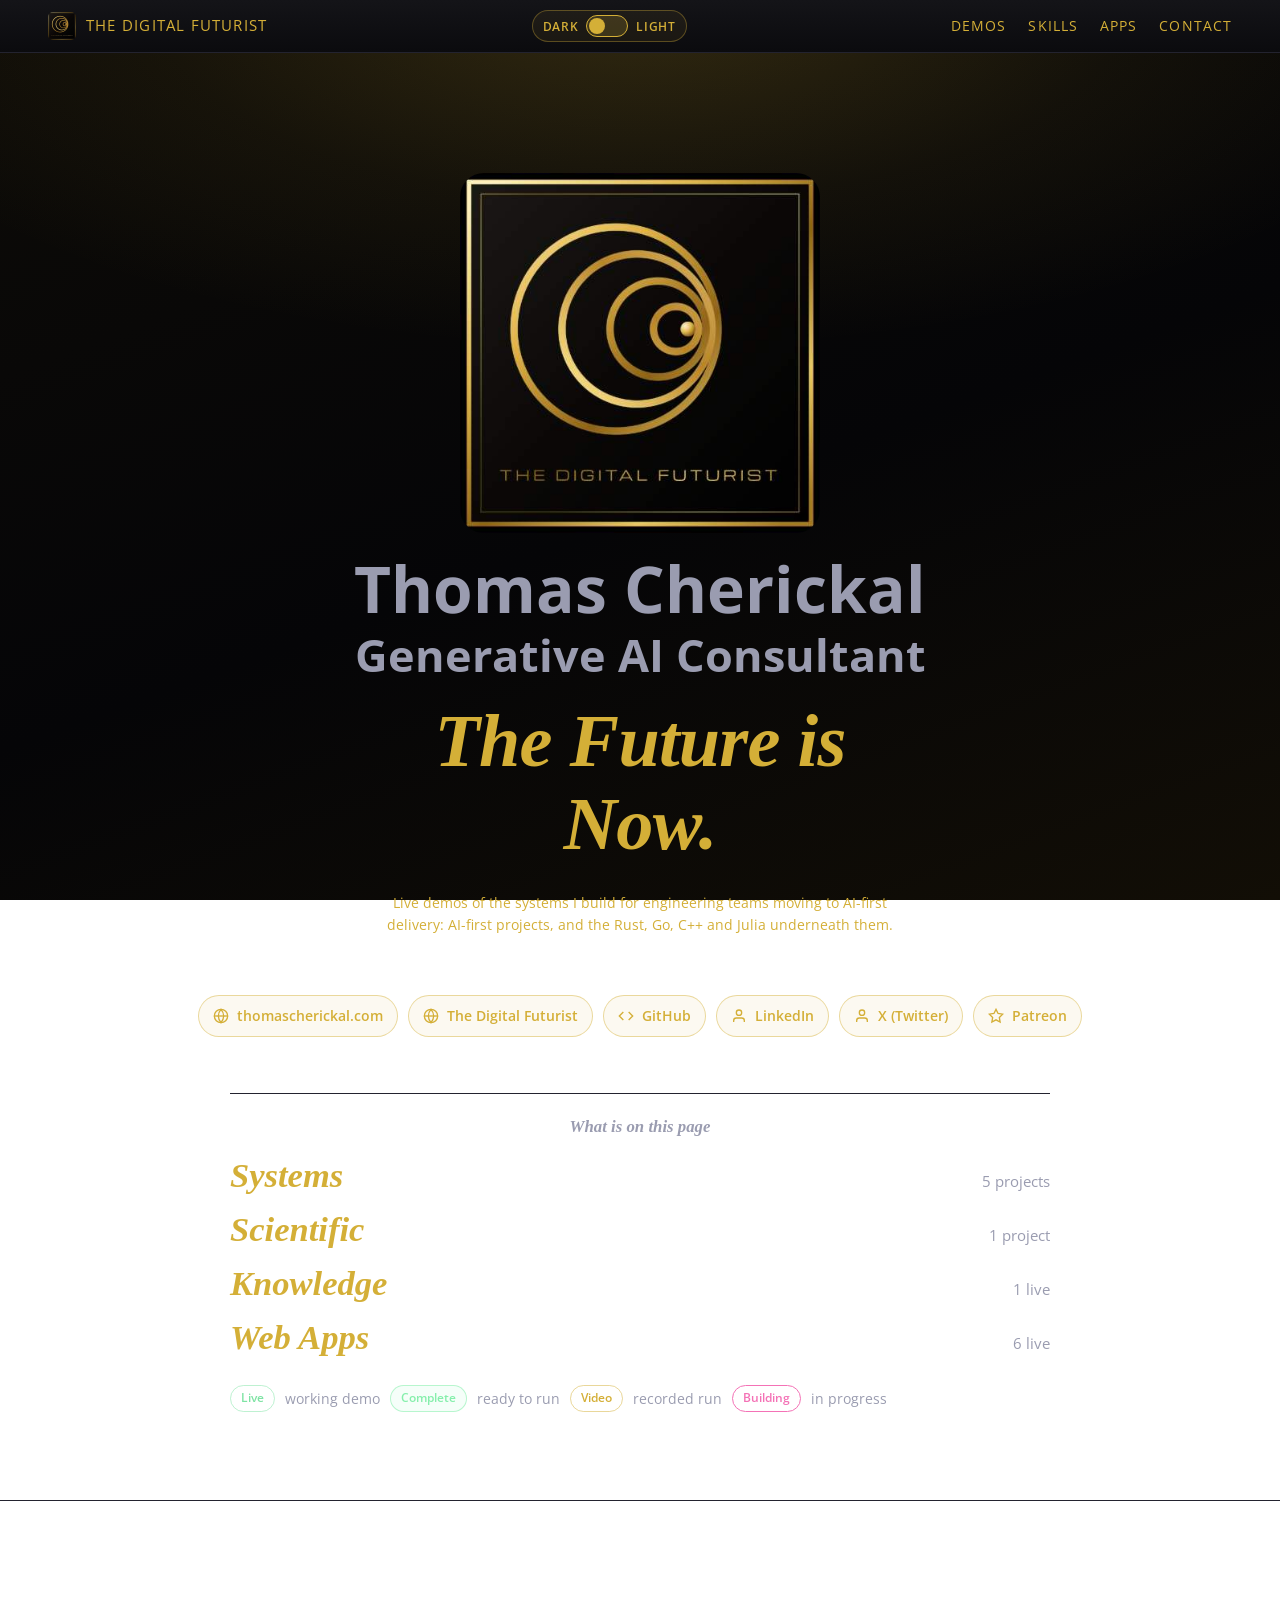
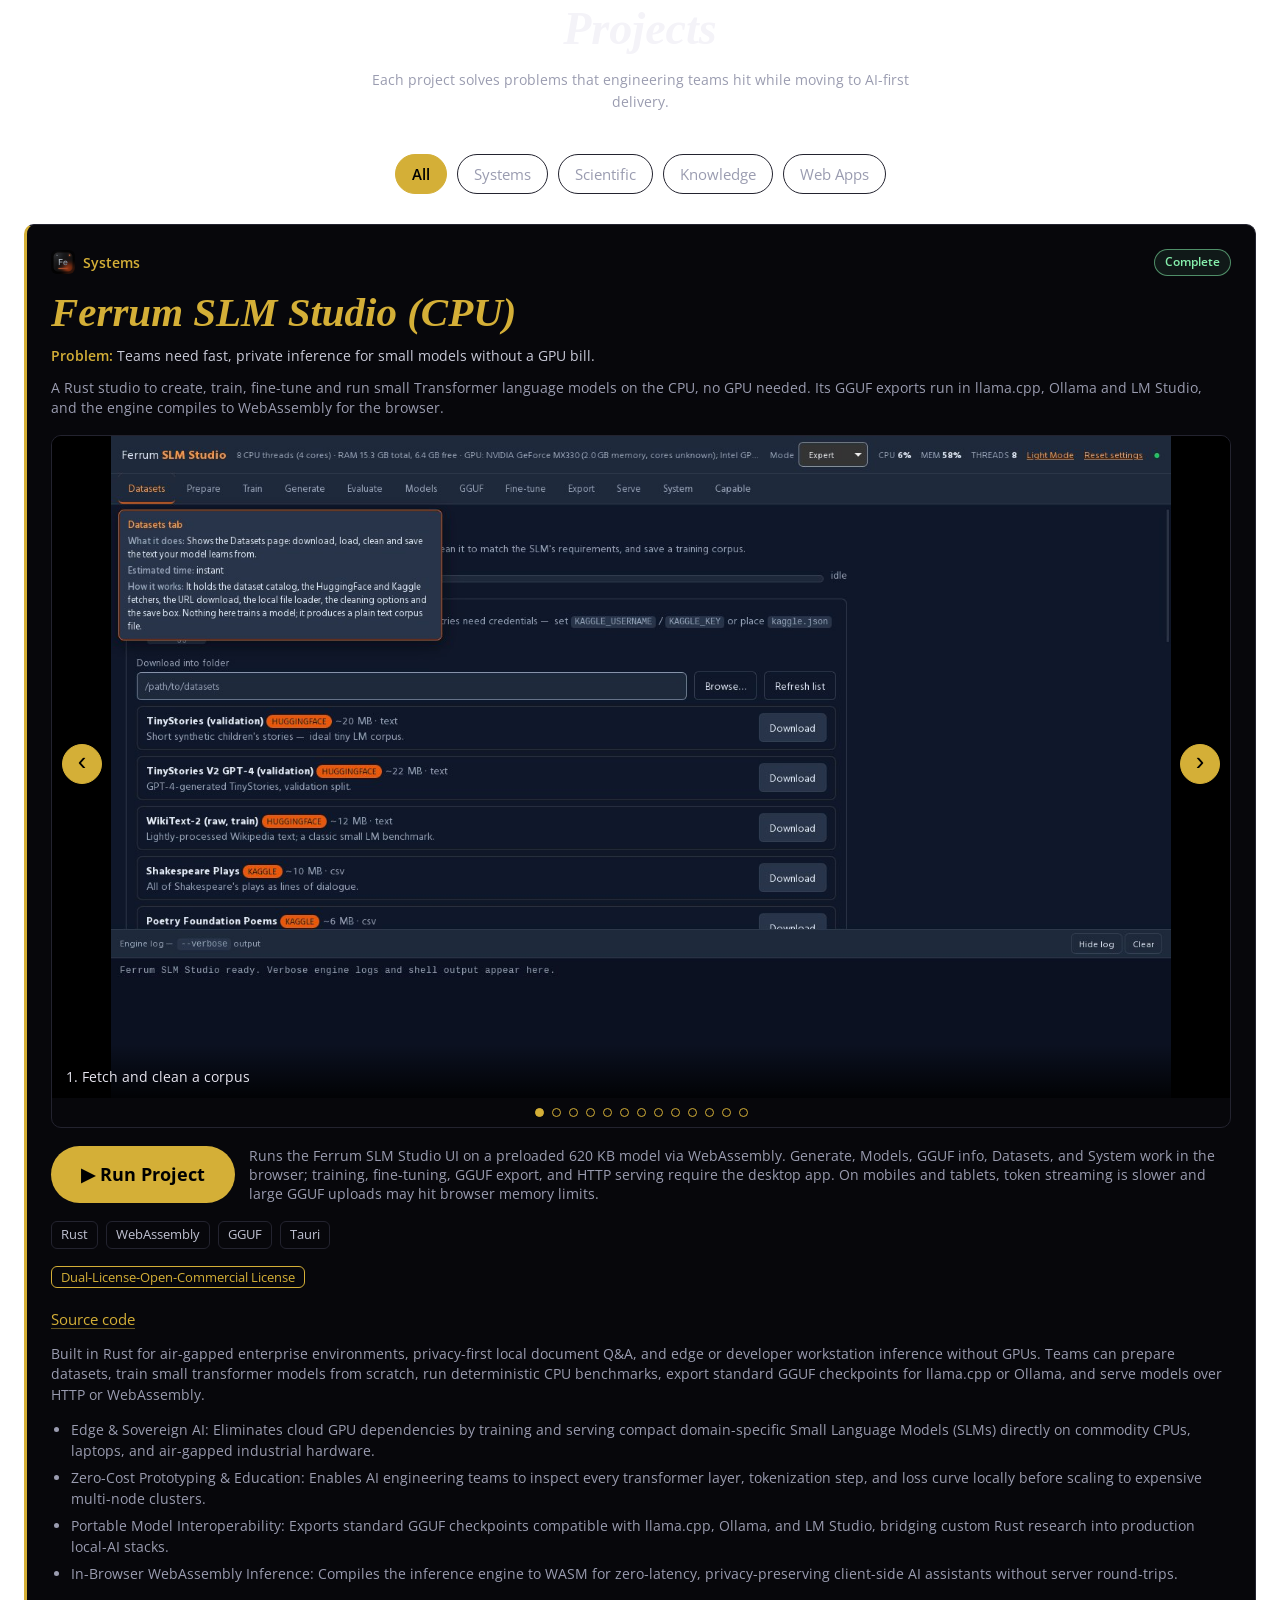
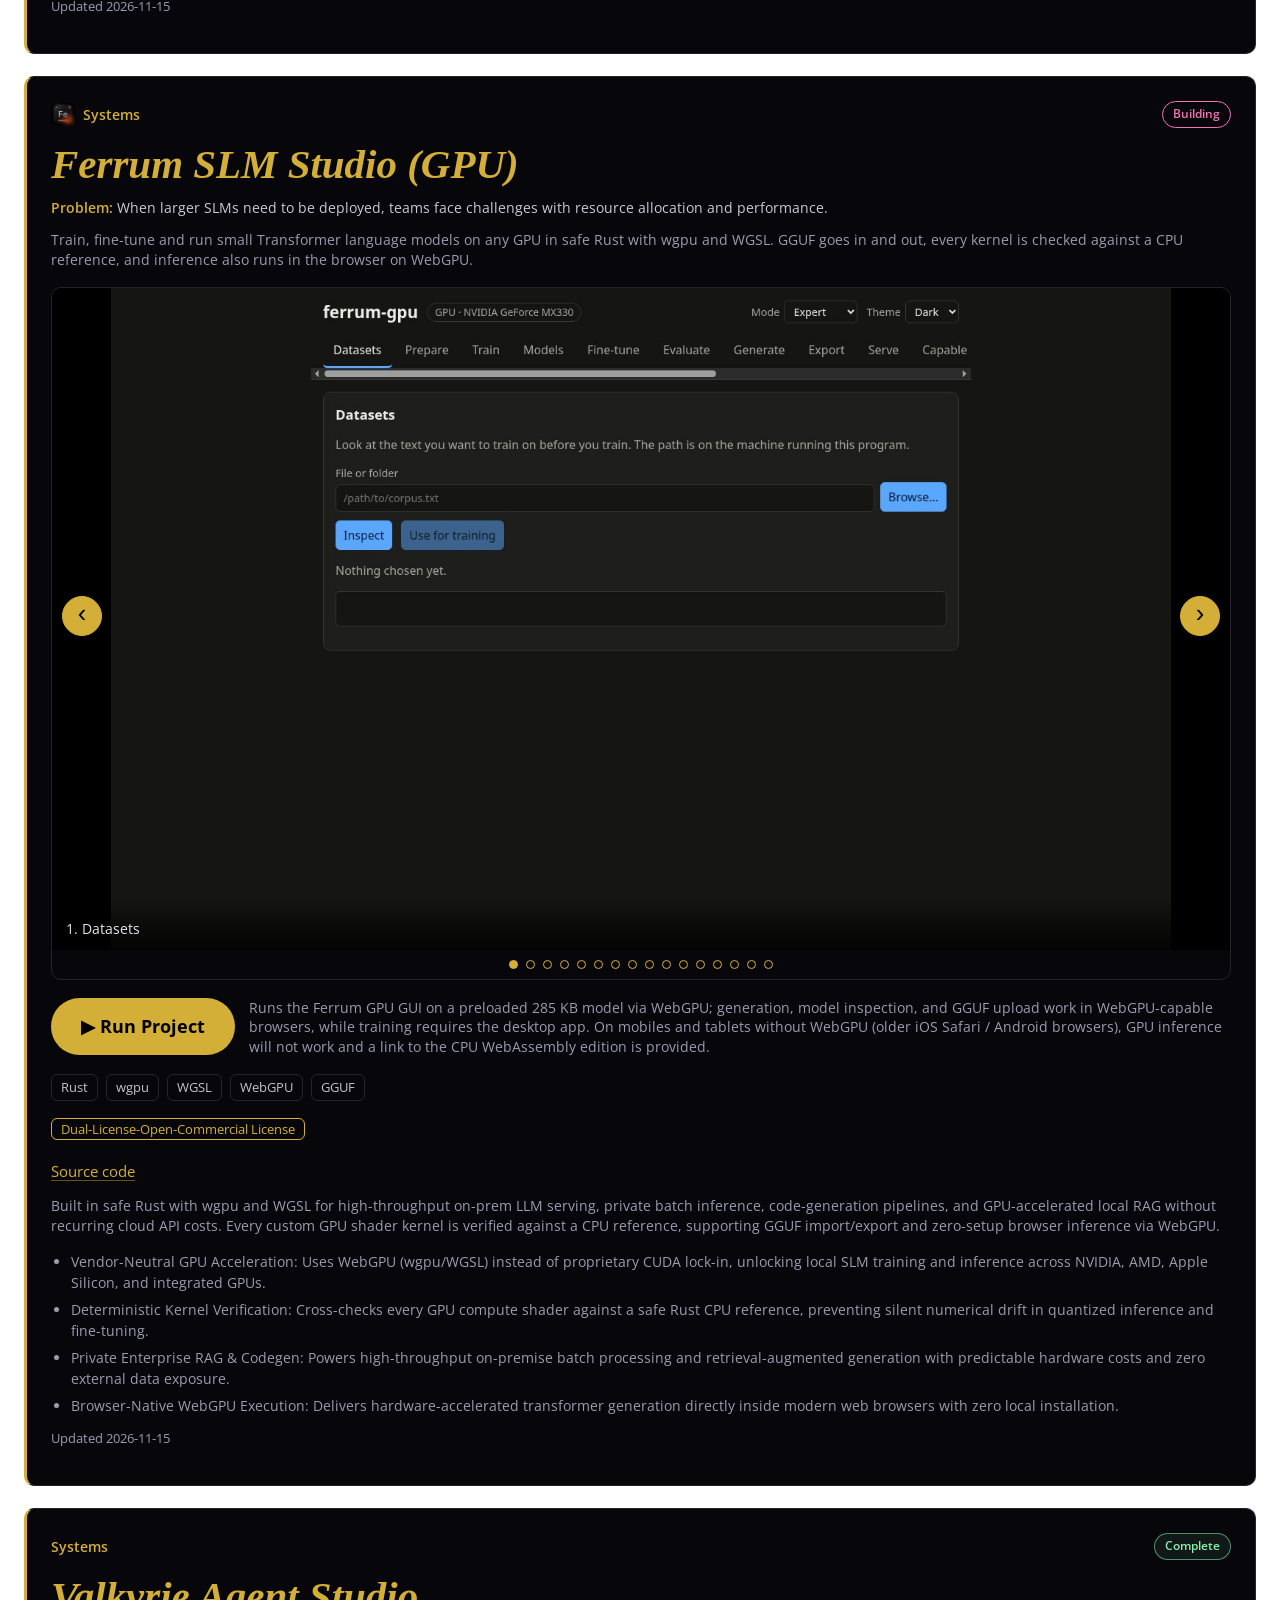
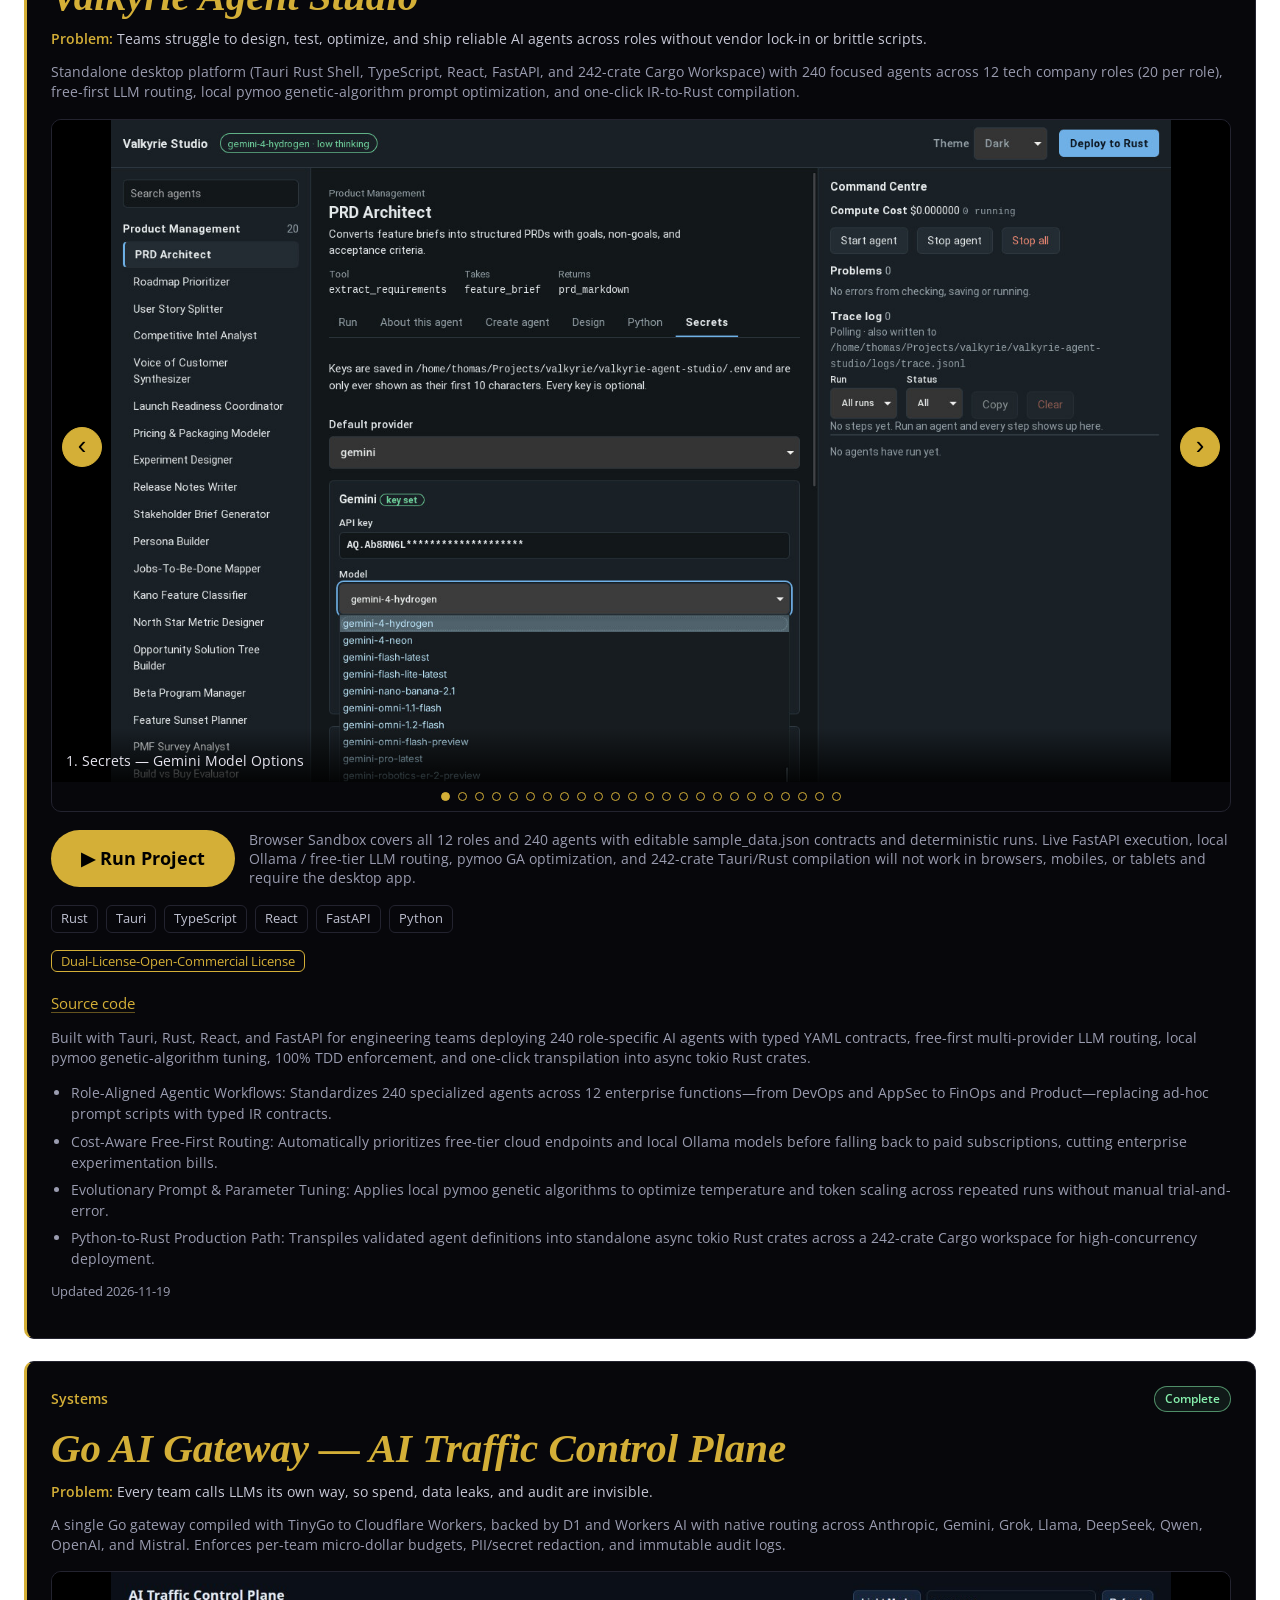
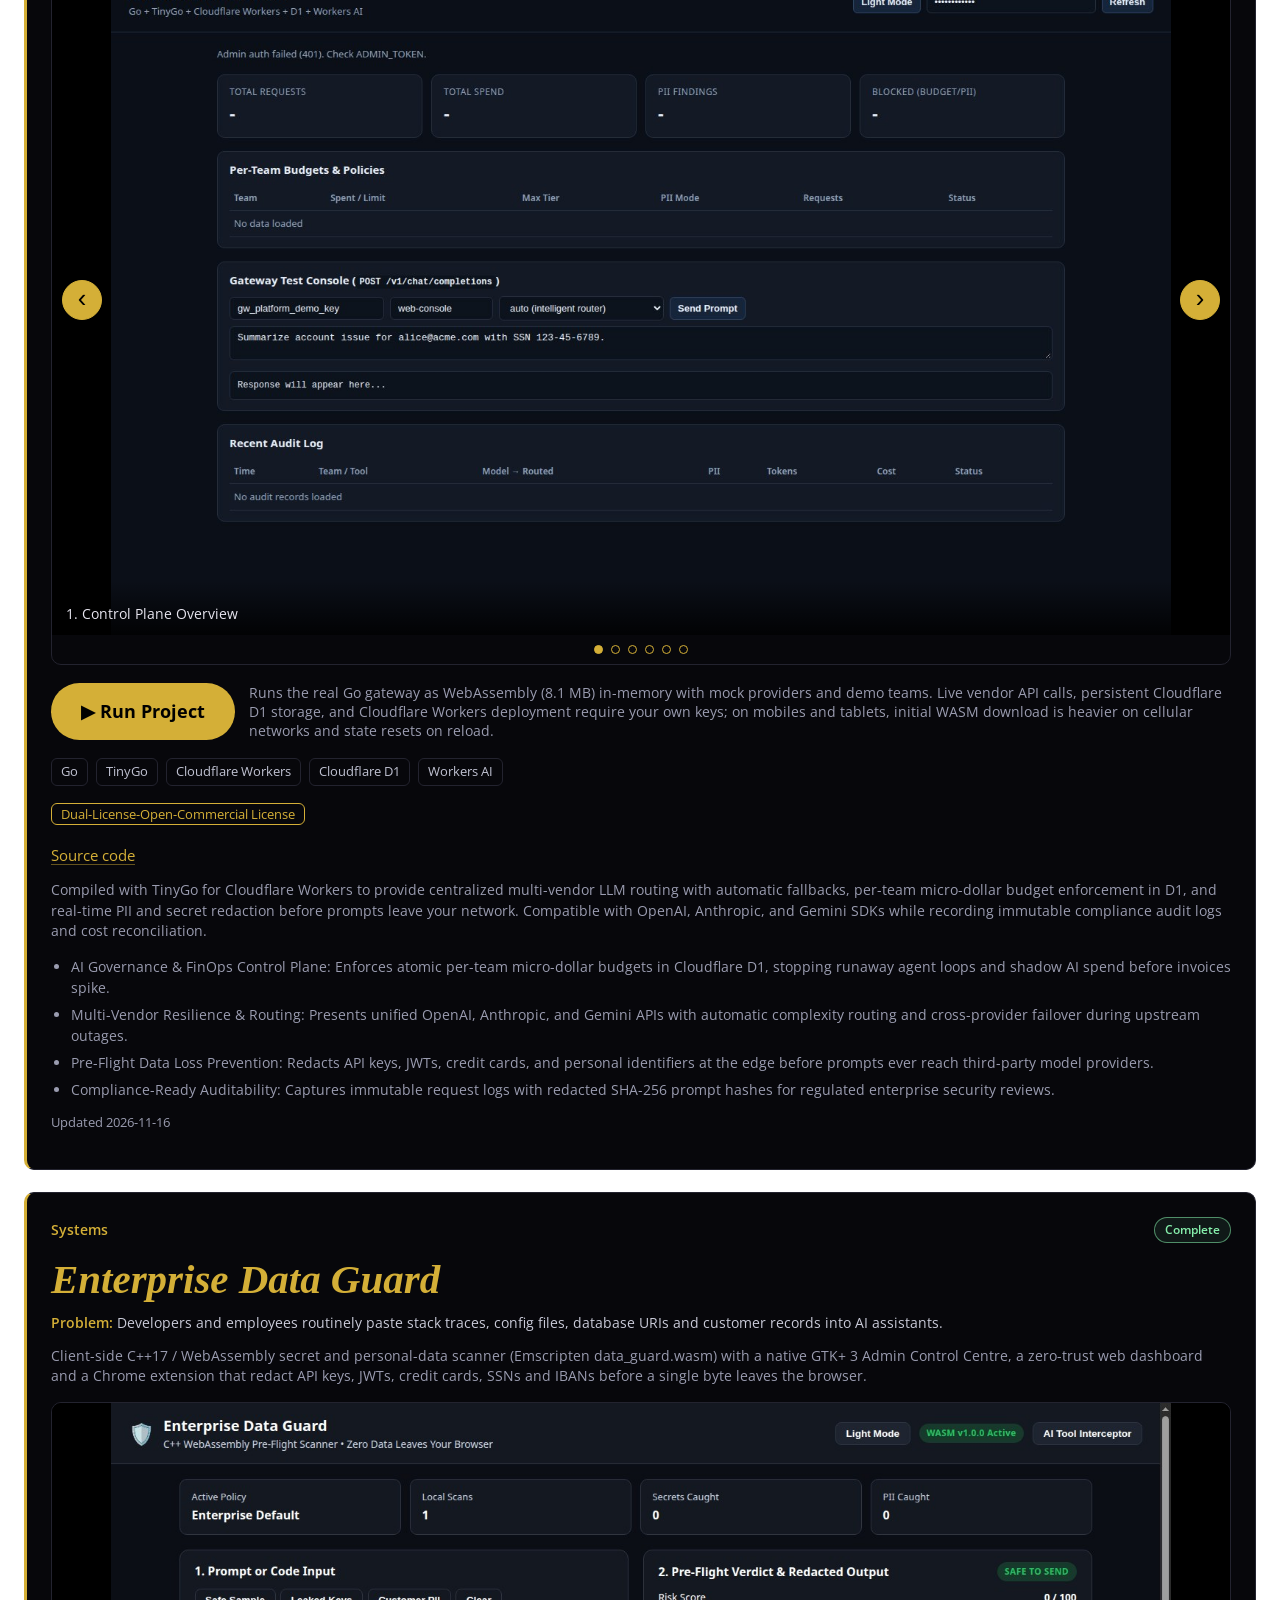
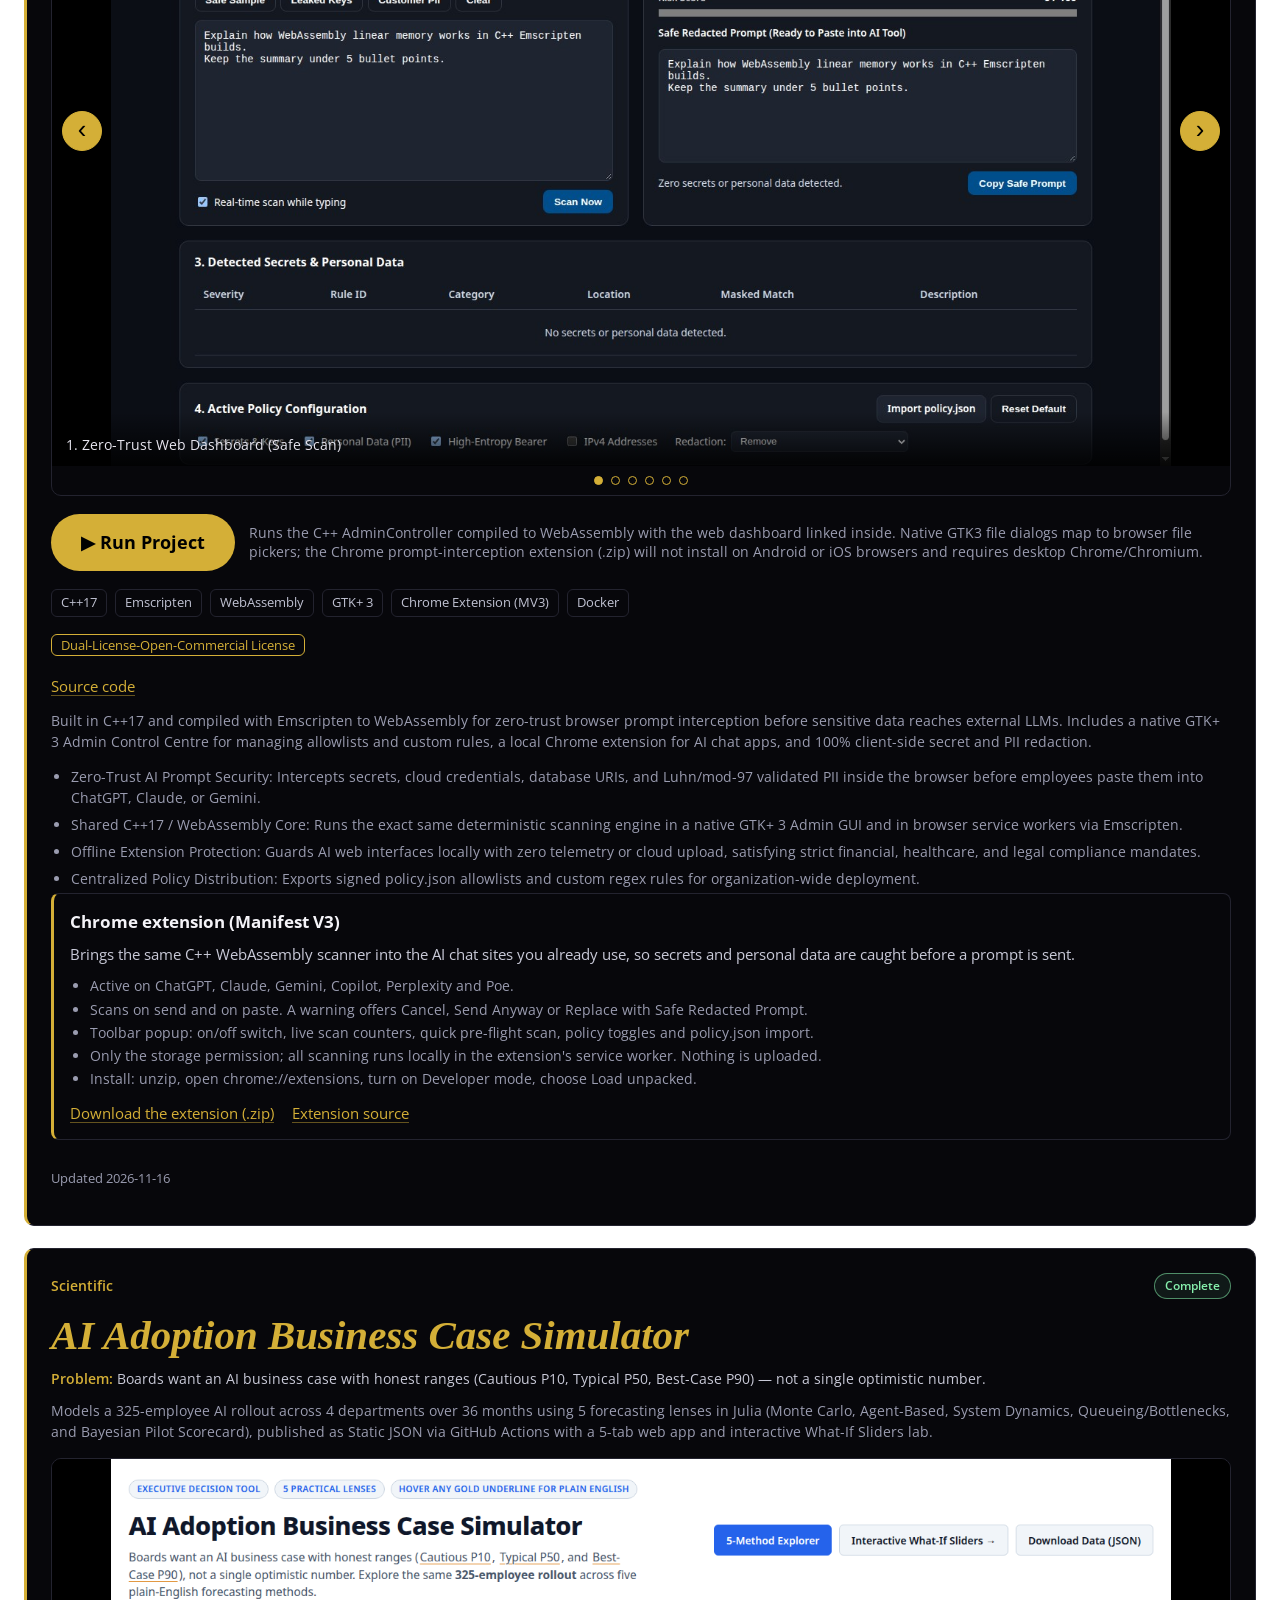
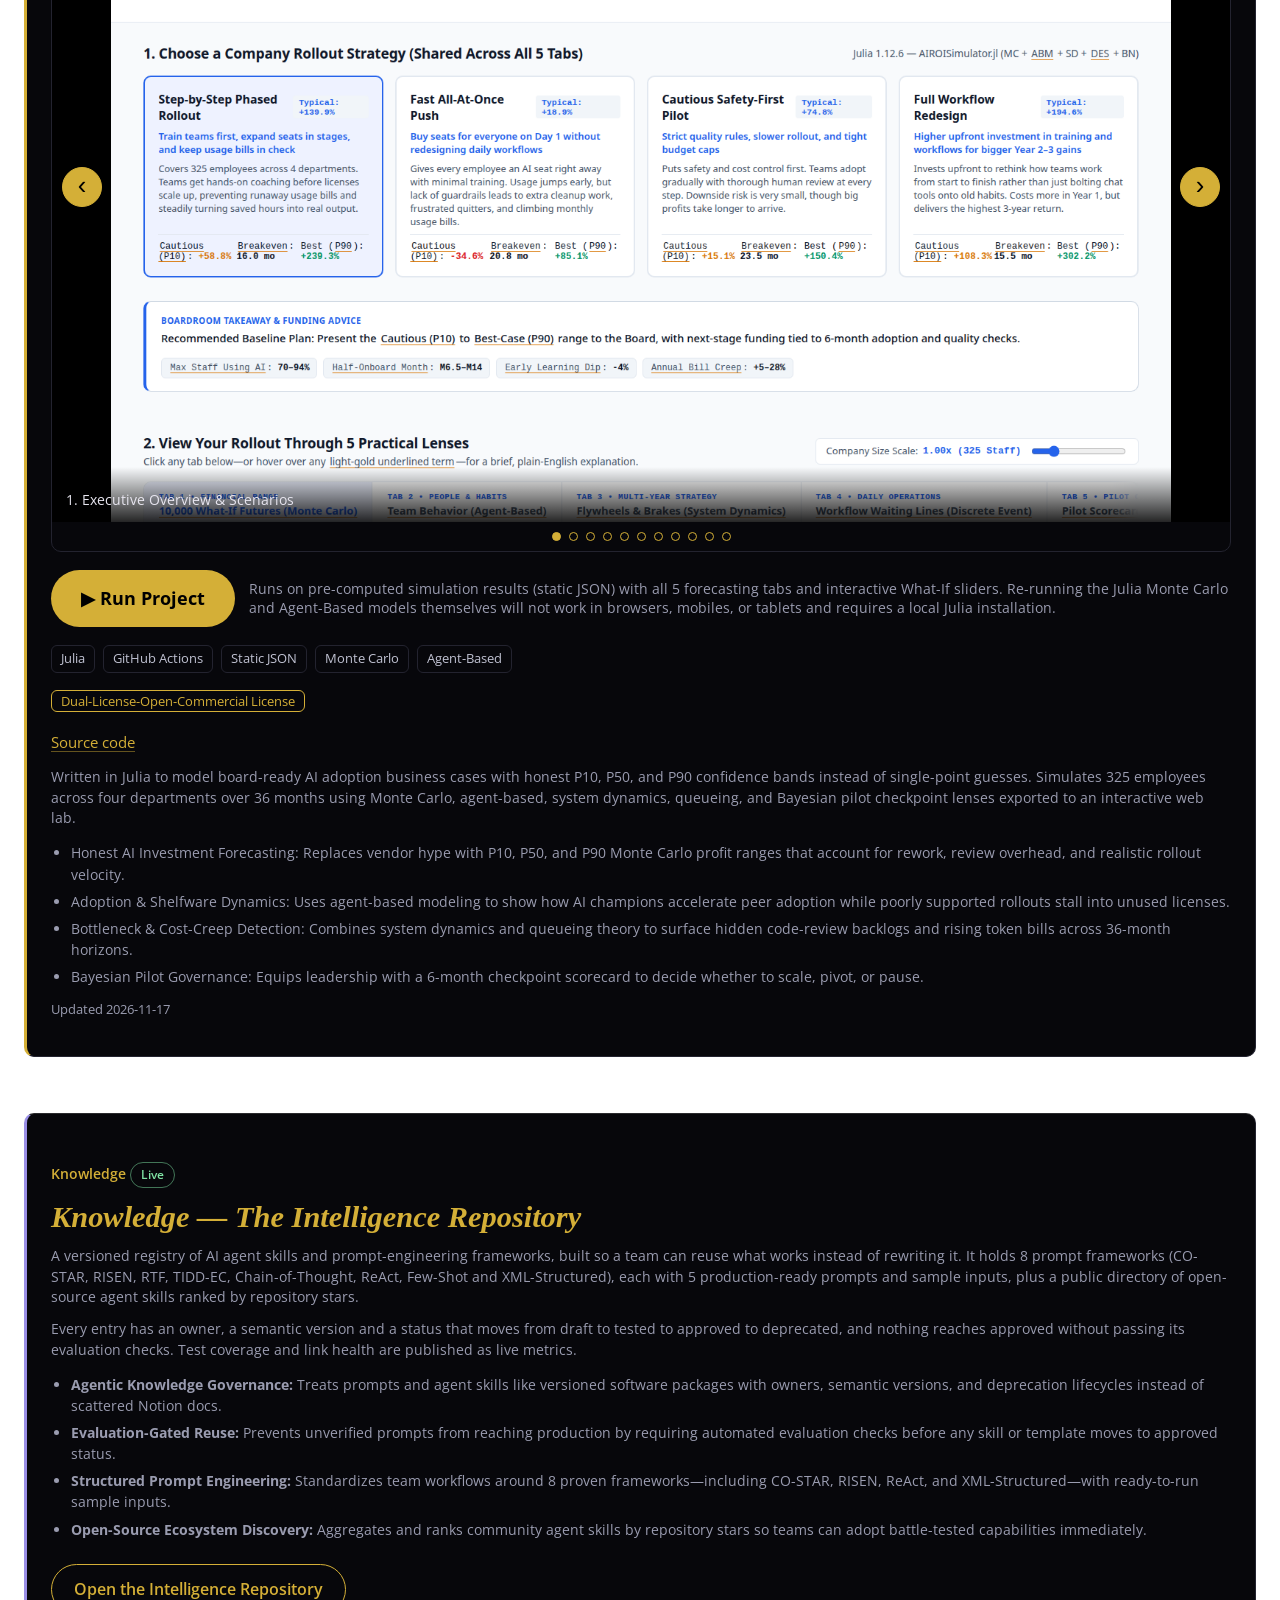
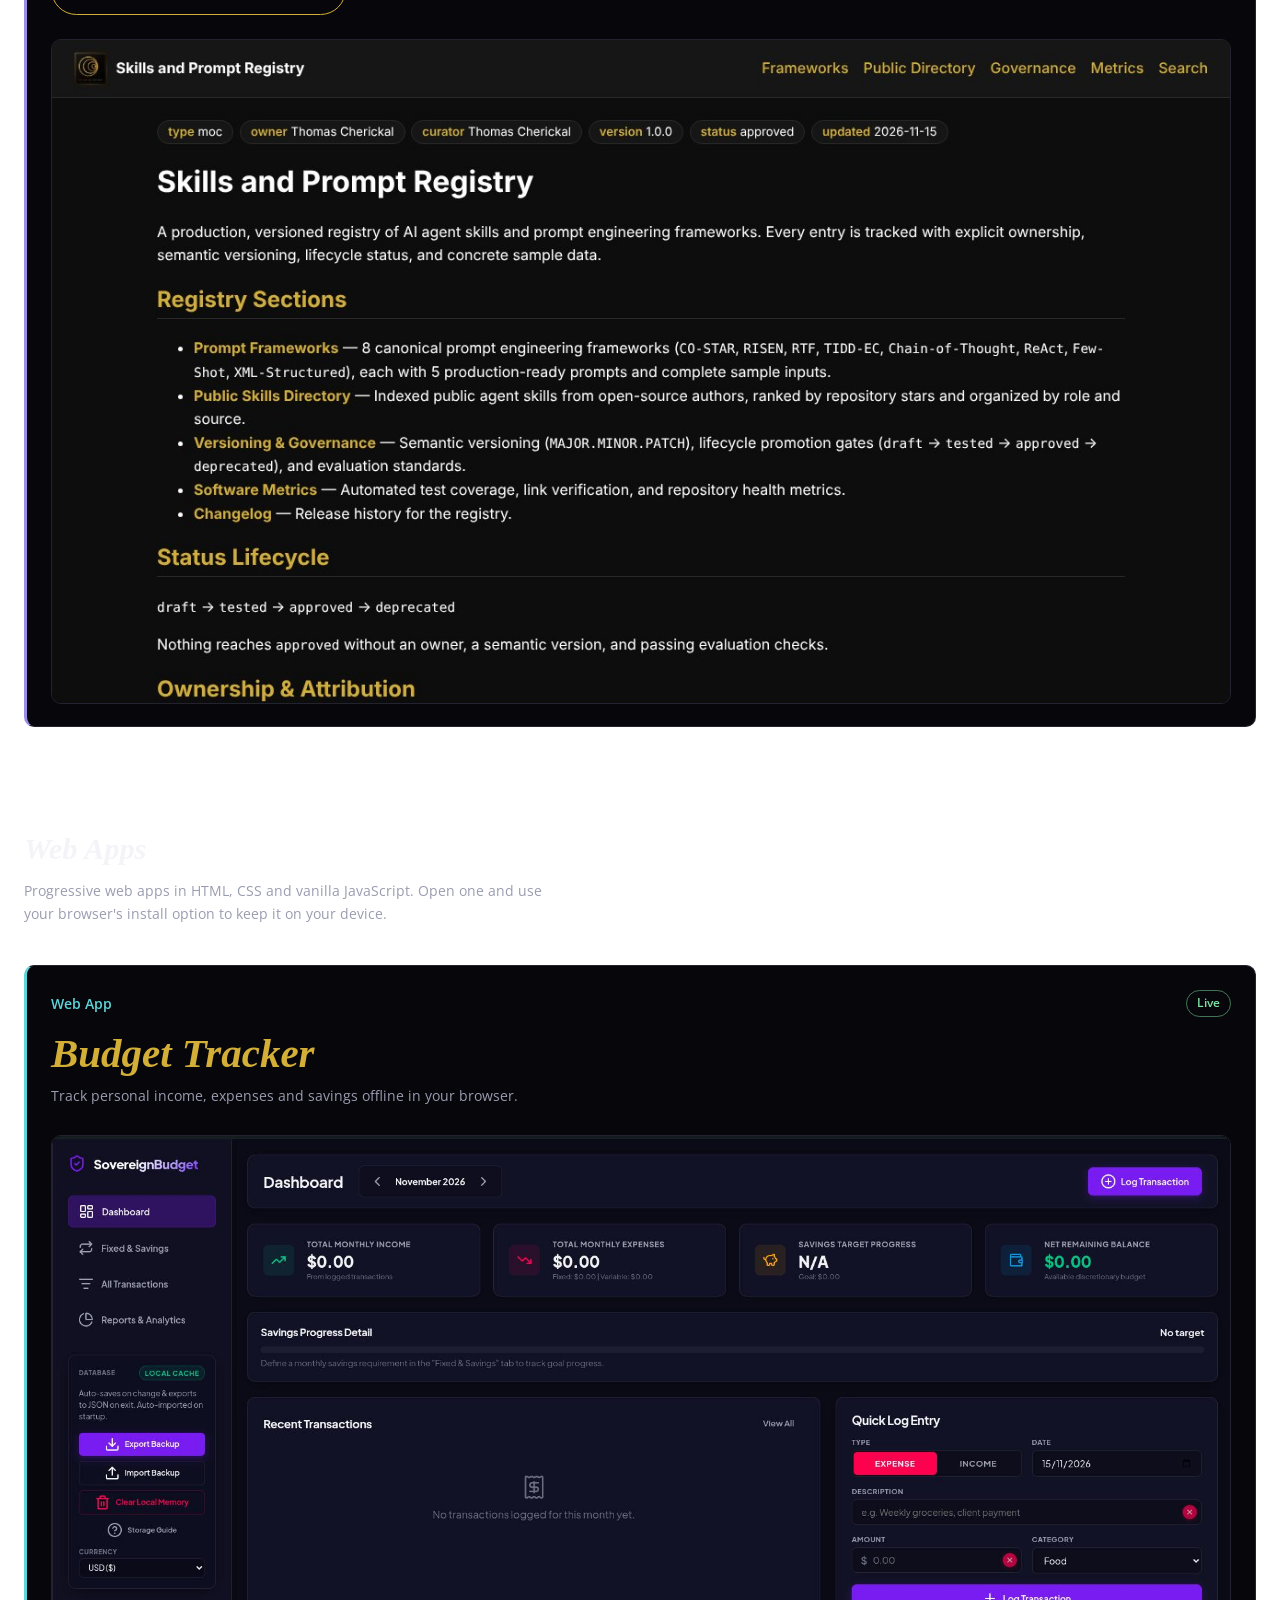
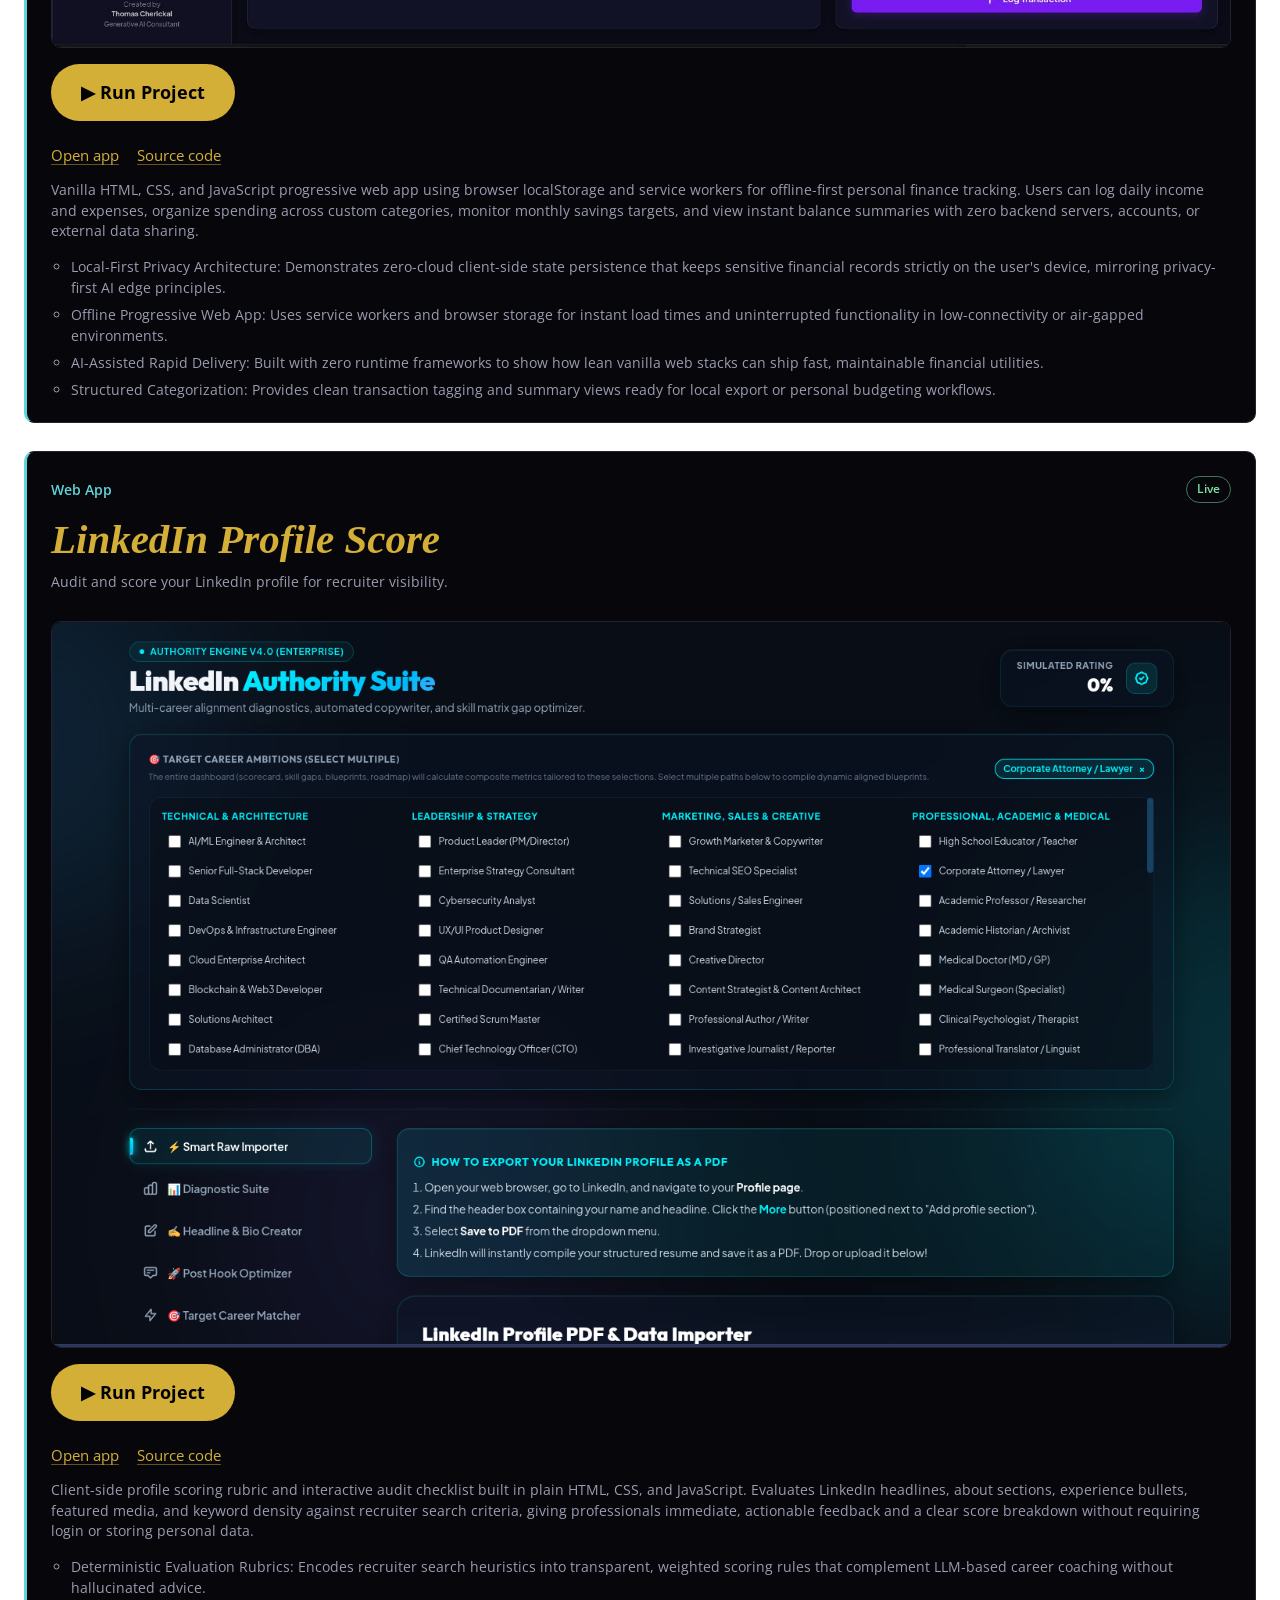
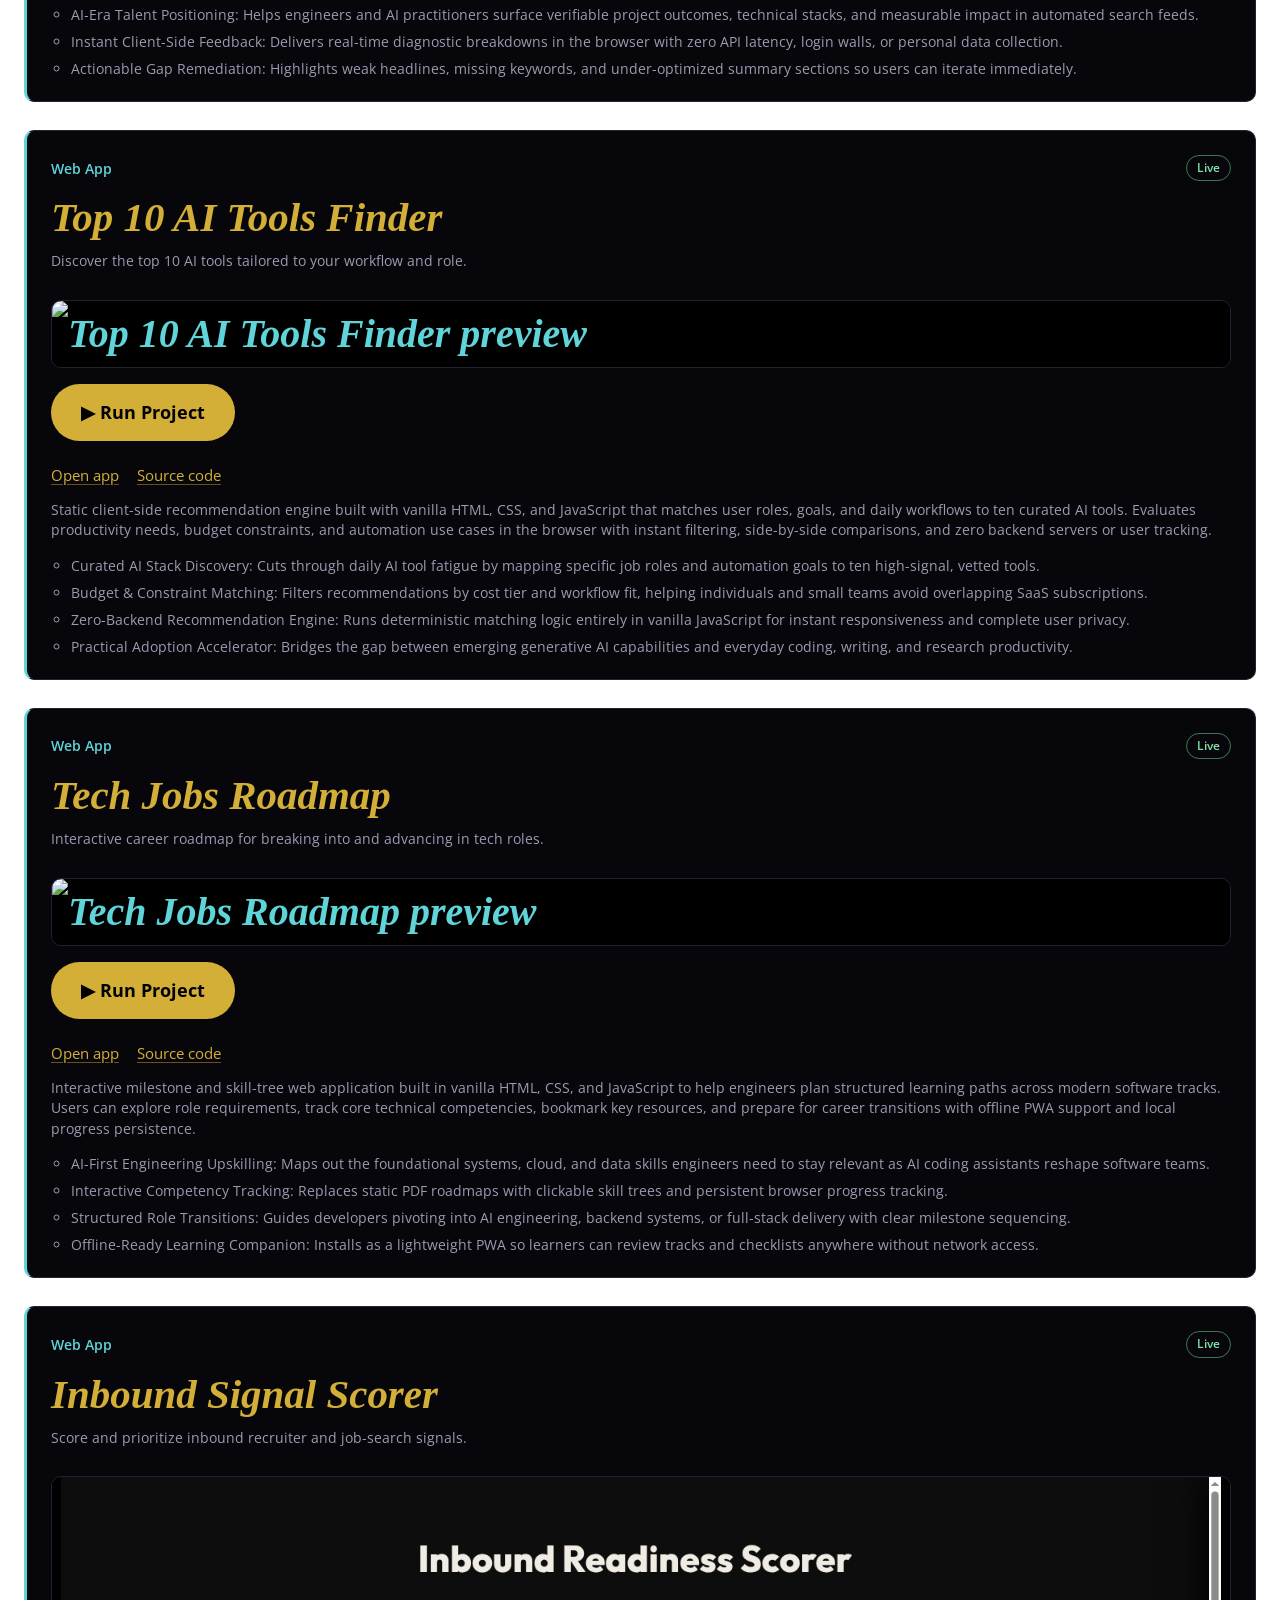
==== commit c6219f49: "Remove footer.html, delete Claude automations, and update inline footer links" ====
--- a/index.html
+++ b/index.html
@@ -6,17 +6,17 @@
   <meta name="viewport" content="width=device-width, initial-scale=1">
   <title>Thomas Cherickal | AI-First Engineering Portfolio | The Digital Futurist</title>
   <meta name="description"
-    content="Live demos and automation runs from Thomas Cherickal, Generative AI Consultant: AI-first engineering systems in Rust, Go, Python, Web, C++ and Julia.">
+    content="Live demos from Thomas Cherickal, Generative AI Consultant: AI-first engineering systems in Rust, Go, Python, Web, C++ and Julia.">
   <meta property="og:title" content="Thomas Cherickal | AI-First Engineering Portfolio">
   <meta property="og:description"
-    content="AI-first: Claude Automations, Enterpise Software, Open-Source Projects, and Systems Code.">
+    content="AI-first: Enterprise Software, Open-Source Projects, and Systems Code.">
   <meta property="og:image" content="https://portfolio.thedigitalfuturist.com/assets/og-card.png">
   <meta property="og:image:width" content="1200">
   <meta property="og:image:height" content="630">
   <meta name="twitter:card" content="summary_large_image">
   <meta name="twitter:title" content="Thomas Cherickal | AI-First Engineering Portfolio">
   <meta name="twitter:description"
-    content="AI-first: Claude Automations, Enterpise Software, Open-Source Projects, and Systems Code.">
+    content="AI-first: Enterprise Software, Open-Source Projects, and Systems Code.">
   <meta name="twitter:image" content="https://portfolio.thedigitalfuturist.com/assets/og-card.png">
   <meta name="theme-color" content="#000000">
   <link rel="icon" type="image/svg+xml" href="assets/favicon.svg?v=2">
@@ -74,7 +74,7 @@
         "@id": "https://portfolio.thedigitalfuturist.com/#website",
         "url": "https://portfolio.thedigitalfuturist.com",
         "name": "Thomas Cherickal | AI-First Engineering Portfolio",
-        "description": "Live demos and automation runs from Thomas Cherickal, Generative AI Consultant: AI-first engineering systems in Rust, Go, Python, Web, C++ and Julia.",
+        "description": "Live demos from Thomas Cherickal, Generative AI Consultant: AI-first engineering systems in Rust, Go, Python, Web, C++ and Julia.",
         "publisher": { "@id": "https://thomascherickal.com/#person" },
         "inLanguage": "en"
       },
@@ -276,7 +276,6 @@
     </label>
     <nav aria-label="Sections">
       <a href="#demos">Demos</a>
-      <a href="#automations">Claude</a>
       <a href="#skills">Skills</a>
       <a href="#apps">Apps</a>
       <a href="#contact">Contact</a>
@@ -313,14 +312,6 @@
       </div>
       <div class="filters" role="group" aria-label="Filter demos by area" id="filters"></div>
       <div id="demo-grid" class="demo-grid" aria-live="polite"></div>
-
-      <div class="project-sub" id="automations" aria-labelledby="automations-title">
-        <div class="block-head">
-          <h3 id="automations-title">Claude</h3>
-          <p>Each recording shows one complete run against a real repository or workflow, start to finish.</p>
-        </div>
-        <div id="automation-list" class="automation-list"></div>
-      </div>
 
       <div class="project-sub brain" id="skills" aria-labelledby="brain-title">
         <div class="brain-copy">
@@ -523,6 +514,18 @@
             <path
               d="M23.134 8.64l-5.973-3.62a.286.286 0 0 0-.412.125l-1.4 3.286 2.842 1.696a.53.53 0 0 1 0 .921l-5.335 3.14-2.267 5.274a.127.127 0 0 0 .052.203.122.122 0 0 0 .134-.035l3.914-2.365 1.545 2.219a.373.373 0 0 0 .309.167h3.708a.367.367 0 0 0 .327-.2.382.382 0 0 0-.018-.386l-2.513-3.852 5.088-3.077c.577-.349.865-.74.865-1.172V9.813c0-.433-.288-.823-.866-1.172zM13.082 4.35L.845 12.052c-.577.348-.858.739-.845 1.171v1.173c.014.432.303.816.866 1.15l6.056 3.496a.286.286 0 0 0 .412-.146l1.36-3.286-2.884-1.633a.518.518 0 0 1-.275-.384.529.529 0 0 1 .254-.537l5.295-3.245 2.183-5.316a.128.128 0 0 0-.04-.142.122.122 0 0 0-.146-.005z" />
           </svg></span>CodersRank</a>
+      <a href="https://thomascherickal.quora.com" target="_blank" rel="noopener" class="social-link"
+        aria-label="Thomas Cherickal Quora Profile"><span class="social-icon"><svg class="social-svg" width="18"
+            height="18" viewBox="0 0 24 24" fill="#B92B27" aria-hidden="true">
+            <path
+              d="M7.3799.9483A11.9628 11.9628 0 0 1 21.248 19.5397l2.4096 2.4225c.7322.7362.21 1.9905-.8272 1.9905l-10.7105.01a12.52 12.52 0 0 1-.304 0h-.02A11.9628 11.9628 0 0 1 7.3818.9503Zm7.3217 4.428a7.1717 7.1717 0 1 0-5.4873 13.2512 7.1717 7.1717 0 0 0 5.4883-13.2511Z" />
+          </svg></span>Quora</a>
+      <a href="https://reddit.com/user/thomascherickal1" target="_blank" rel="noopener" class="social-link"
+        aria-label="Thomas Cherickal Reddit Profile"><span class="social-icon"><svg class="social-svg" width="18"
+            height="18" viewBox="0 0 24 24" fill="#FF4500" aria-hidden="true">
+            <path
+              d="M12 0C5.373 0 0 5.373 0 12c0 3.314 1.343 6.314 3.515 8.485l-2.286 2.286C.775 23.225 1.097 24 1.738 24H12c6.627 0 12-5.373 12-12S18.627 0 12 0Zm4.388 3.199c1.104 0 1.999.895 1.999 1.999 0 1.105-.895 2-1.999 2-.946 0-1.739-.657-1.947-1.539v.002c-1.147.162-2.032 1.15-2.032 2.341v.007c1.776.067 3.4.567 4.686 1.363.473-.363 1.064-.58 1.707-.58 1.547 0 2.802 1.254 2.802 2.802 0 1.117-.655 2.081-1.601 2.531-.088 3.256-3.637 5.876-7.997 5.876-4.361 0-7.905-2.617-7.998-5.87-.954-.447-1.614-1.415-1.614-2.538 0-1.548 1.255-2.802 2.803-2.802.645 0 1.239.218 1.712.585 1.275-.79 2.881-1.291 4.64-1.365v-.01c0-1.663 1.263-3.034 2.88-3.207.188-.911.993-1.595 1.959-1.595Zm-8.085 8.376c-.784 0-1.459.78-1.506 1.797-.047 1.016.64 1.429 1.426 1.429.786 0 1.371-.369 1.418-1.385.047-1.017-.553-1.841-1.338-1.841Zm7.406 0c-.786 0-1.385.824-1.338 1.841.047 1.017.634 1.385 1.418 1.385.785 0 1.473-.413 1.426-1.429-.046-1.017-.721-1.797-1.506-1.797Zm-3.703 4.013c-.974 0-1.907.048-2.77.135-.147.015-.241.168-.183.305.483 1.154 1.622 1.964 2.953 1.964 1.33 0 2.47-.81 2.953-1.964.057-.137-.037-.29-.184-.305-.863-.087-1.795-.135-2.769-.135Z" />
+          </svg></span>Reddit</a>
       <a href="https://mastodon.social/@thomascherickalonline" target="_blank" rel="noopener" class="social-link"
         aria-label="Thomas Cherickal Mastodon Profile"><span class="social-icon"><svg class="social-svg" width="18"
             height="18" viewBox="0 0 24 24" fill="#6364FF" aria-hidden="true">
@@ -535,7 +538,7 @@
             <path d="M4 4h16c1.1 0 2 .9 2 2v12c0 1.1-.9 2-2 2H4c-1.1 0-2-.9-2-2V6c0-1.1.9-2 2-2z" />
             <polyline points="22,6 12,13 2,6" />
           </svg></span>Email</a>
-      <a href="https://wa.me/+9198844452724" target="_blank" rel="noopener" class="social-link"
+      <a href="https://wa.me/+9198844452724" target="_blank" rel="noopener" class="social-link highlight"
         aria-label="Thomas Cherickal WhatsApp"><span class="social-icon"><svg class="social-svg" width="18" height="18"
             viewBox="0 0 24 24" aria-hidden="true">
             <path fill="#25D366"
@@ -543,25 +546,13 @@
             <path fill="#FFFFFF"
               d="M17.472 14.382c-.301-.15-1.78-.878-2.056-.978-.276-.1-.476-.15-.676.15-.2.3-.776.978-.951 1.178-.175.2-.35.225-.651.075-.3-.15-1.267-.467-2.413-1.49-.892-.796-1.494-1.78-1.67-2.08-.175-.3-.019-.462.13-.611.136-.134.301-.35.451-.525.15-.175.2-.3.3-.5.1-.2.05-.375-.025-.525-.075-.15-.676-1.63-.926-2.23-.244-.585-.493-.506-.677-.515-.175-.01-.375-.01-.576-.01s-.525.075-.801.375c-.275.3-1.05 1.026-1.05 2.502 0 1.476 1.076 2.903 1.226 3.103.15.2 2.118 3.235 5.132 4.537.717.31 1.277.495 1.713.633.72.229 1.376.197 1.895.12.578-.087 1.78-.727 2.03-1.428.251-.701.251-1.302.176-1.428-.075-.125-.276-.2-.577-.35z" />
           </svg></span>WhatsApp</a>
-      <a href="https://t.me/thomascherickal" target="_blank" rel="noopener" class="social-link"
+      <a href="https://t.me/thomascherickal" target="_blank" rel="noopener" class="social-link highlight"
         aria-label="Thomas Cherickal Telegram"><span class="social-icon"><svg class="social-svg" width="18" height="18"
             viewBox="0 0 24 24" aria-hidden="true">
             <circle cx="12" cy="12" r="11" fill="#229ED9" />
             <path fill="#FFFFFF"
               d="M17.5 7.2c.1 0 .3.02.46.14.15.12.18.25.17.33 0 .09.02.3.01.47-.18 1.9-.96 6.5-1.36 8.63-.17.9-.5 1.2-.82 1.23-.7.06-1.23-.46-1.9-.9-1.06-.7-1.65-1.13-2.68-1.8-1.19-.79-.42-1.22.26-1.92.18-.18 3.25-2.97 3.3-3.22.01-.04.02-.16-.05-.22-.07-.06-.17-.04-.25-.02-.1.02-1.79 1.14-5.06 3.34-.48.33-.91.5-1.3.49-.43 0-1.25-.24-1.87-.44-.75-.25-1.35-.38-1.3-.79.03-.22.33-.44.9-.67 3.5-1.52 5.83-2.52 7-3 3.33-1.4 4.02-1.64 4.48-1.64z" />
           </svg></span>Telegram</a>
-      <a href="https://thomascherickal.quora.com" target="_blank" rel="noopener" class="social-link highlight"
-        aria-label="Thomas Cherickal Quora Profile"><span class="social-icon"><svg class="social-svg" width="18"
-            height="18" viewBox="0 0 24 24" fill="#B92B27" aria-hidden="true">
-            <path
-              d="M7.3799.9483A11.9628 11.9628 0 0 1 21.248 19.5397l2.4096 2.4225c.7322.7362.21 1.9905-.8272 1.9905l-10.7105.01a12.52 12.52 0 0 1-.304 0h-.02A11.9628 11.9628 0 0 1 7.3818.9503Zm7.3217 4.428a7.1717 7.1717 0 1 0-5.4873 13.2512 7.1717 7.1717 0 0 0 5.4883-13.2511Z" />
-          </svg></span>Quora</a>
-      <a href="https://reddit.com/user/thomascherickal1" target="_blank" rel="noopener" class="social-link highlight"
-        aria-label="Thomas Cherickal Reddit Profile"><span class="social-icon"><svg class="social-svg" width="18"
-            height="18" viewBox="0 0 24 24" fill="#FF4500" aria-hidden="true">
-            <path
-              d="M12 0C5.373 0 0 5.373 0 12c0 3.314 1.343 6.314 3.515 8.485l-2.286 2.286C.775 23.225 1.097 24 1.738 24H12c6.627 0 12-5.373 12-12S18.627 0 12 0Zm4.388 3.199c1.104 0 1.999.895 1.999 1.999 0 1.105-.895 2-1.999 2-.946 0-1.739-.657-1.947-1.539v.002c-1.147.162-2.032 1.15-2.032 2.341v.007c1.776.067 3.4.567 4.686 1.363.473-.363 1.064-.58 1.707-.58 1.547 0 2.802 1.254 2.802 2.802 0 1.117-.655 2.081-1.601 2.531-.088 3.256-3.637 5.876-7.997 5.876-4.361 0-7.905-2.617-7.998-5.87-.954-.447-1.614-1.415-1.614-2.538 0-1.548 1.255-2.802 2.803-2.802.645 0 1.239.218 1.712.585 1.275-.79 2.881-1.291 4.64-1.365v-.01c0-1.663 1.263-3.034 2.88-3.207.188-.911.993-1.595 1.959-1.595Zm-8.085 8.376c-.784 0-1.459.78-1.506 1.797-.047 1.016.64 1.429 1.426 1.429.786 0 1.371-.369 1.418-1.385.047-1.017-.553-1.841-1.338-1.841Zm7.406 0c-.786 0-1.385.824-1.338 1.841.047 1.017.634 1.385 1.418 1.385.785 0 1.473-.413 1.426-1.429-.046-1.017-.721-1.797-1.506-1.797Zm-3.703 4.013c-.974 0-1.907.048-2.77.135-.147.015-.241.168-.183.305.483 1.154 1.622 1.964 2.953 1.964 1.33 0 2.47-.81 2.953-1.964.057-.137-.037-.29-.184-.305-.863-.087-1.795-.135-2.769-.135Z" />
-          </svg></span>Reddit</a>
       <a href="https://linktr.ee/thomascherickal" target="_blank" rel="noopener" class="social-link highlight"
         aria-label="Thomas Cherickal Linktree Profile"><span class="social-icon"><svg class="social-svg" width="18"
             height="18" viewBox="0 0 24 24" fill="#43E55E" aria-hidden="true">
--- a/assets/styles.css
+++ b/assets/styles.css
@@ -250,13 +250,7 @@
 .block-head h2 { font-size: clamp(2rem, 3.6vw, 3rem); }
 .block-head p { color: var(--muted); margin: 14px 0 0; }
 
-/* ---------- automations: wide rows, video first ---------- */
-.automation-list { display: grid; gap: 56px; }
-.automation {
-  display: grid; grid-template-columns: minmax(0, 1.25fr) minmax(0, 1fr);
-  gap: clamp(24px, 4vw, 56px); align-items: center;
-}
-.automation h3 { font-size: clamp(1.6rem, 2.4vw, 2.1rem); margin: 10px 0 14px; }
+/* ---------- card text & metadata ---------- */
 .problem { color: #c9cad8; margin: 0 0 12px; }
 .problem strong { color: var(--tone, var(--gold)); font-weight: 600; }
 .summary { color: var(--muted); margin: 0 0 16px; }
@@ -379,7 +373,7 @@
 
 /* ---------- responsive ---------- */
 @media (max-width: 900px) {
-  .hero, .automation, .foot { grid-template-columns: 1fr; }
+  .hero, .foot { grid-template-columns: 1fr; }
   .index { border-left: 0; padding-left: 0; border-top: 1px solid var(--rule); padding-top: 24px; }
   .bar nav { display: none; }
   .bar .btn { margin-left: auto; }
@@ -404,7 +398,7 @@
 #demos .demo-grid, #demos .project-sub { text-align: left; }
 #demos .project-sub .block-head { text-align: left; margin-left: 0; margin-right: 0; }
 .index { text-align: center; margin: 0 auto; max-width: 820px; width: 100%; border-left: 0; padding-left: 0; border-top: 1px solid var(--rule); padding-top: 24px; }
-.demo h3, .pwa-card h3, .automation h3 { font-size: clamp(1.8rem, 3.2vw, 2.6rem); margin: 0 0 10px; color: var(--gold); }
+.demo h3, .pwa-card h3 { font-size: clamp(1.8rem, 3.2vw, 2.6rem); margin: 0 0 10px; color: var(--gold); }
 .demo .problem, .demo .summary { font-size: 0.85rem; line-height: 1.5; }
 [hidden] { display: none !important; }
 .car-slide figcaption { font-size: .85rem; }
--- a/assets/footer.css
+++ b/assets/footer.css
@@ -515,17 +515,19 @@
   margin: 0 8px;
 }
 
-/* Footer Responsive Breakpoints */
-@media (max-width: 1366px) {
-  .wg:not(.footer-work-row) {
-    grid-template-columns: repeat(3, 1fr) !important;
-    gap: 10px !important;
-  }
-}
-
-@media (max-width: 1023px) {
+/* Footer Responsive Breakpoints - Work With Me (1, 2, 3, or 6 per row) */
+@media (min-width: 1024px) {
+  .wg,
   .footer-work-row {
-    grid-template-columns: repeat(3, 1fr) !important;
+    grid-template-columns: repeat(6, minmax(0, 1fr)) !important;
+    gap: 8px !important;
+  }
+}
+
+@media (max-width: 1023px) and (min-width: 768px) {
+  .wg,
+  .footer-work-row {
+    grid-template-columns: repeat(3, minmax(0, 1fr)) !important;
     gap: 10px !important;
   }
 
@@ -561,17 +563,18 @@
   }
 }
 
-@media (max-width: 768px) {
+@media (max-width: 767px) and (min-width: 480px) {
   .wg,
   .footer-work-row {
-    grid-template-columns: repeat(2, 1fr) !important;
+    grid-template-columns: repeat(2, minmax(0, 1fr)) !important;
     gap: 8px !important;
   }
 }
 
-@media (max-width: 480px) {
+@media (max-width: 479px) {
+  .wg,
   .footer-work-row {
-    grid-template-columns: 1fr !important;
+    grid-template-columns: repeat(1, minmax(0, 1fr)) !important;
     gap: 8px !important;
   }
 }
@@ -610,9 +613,3 @@
     gap: 0.75rem;
   }
 }
-
-@media (max-width: 480px) {
-  .wg {
-    grid-template-columns: 1fr !important;
-  }
-}
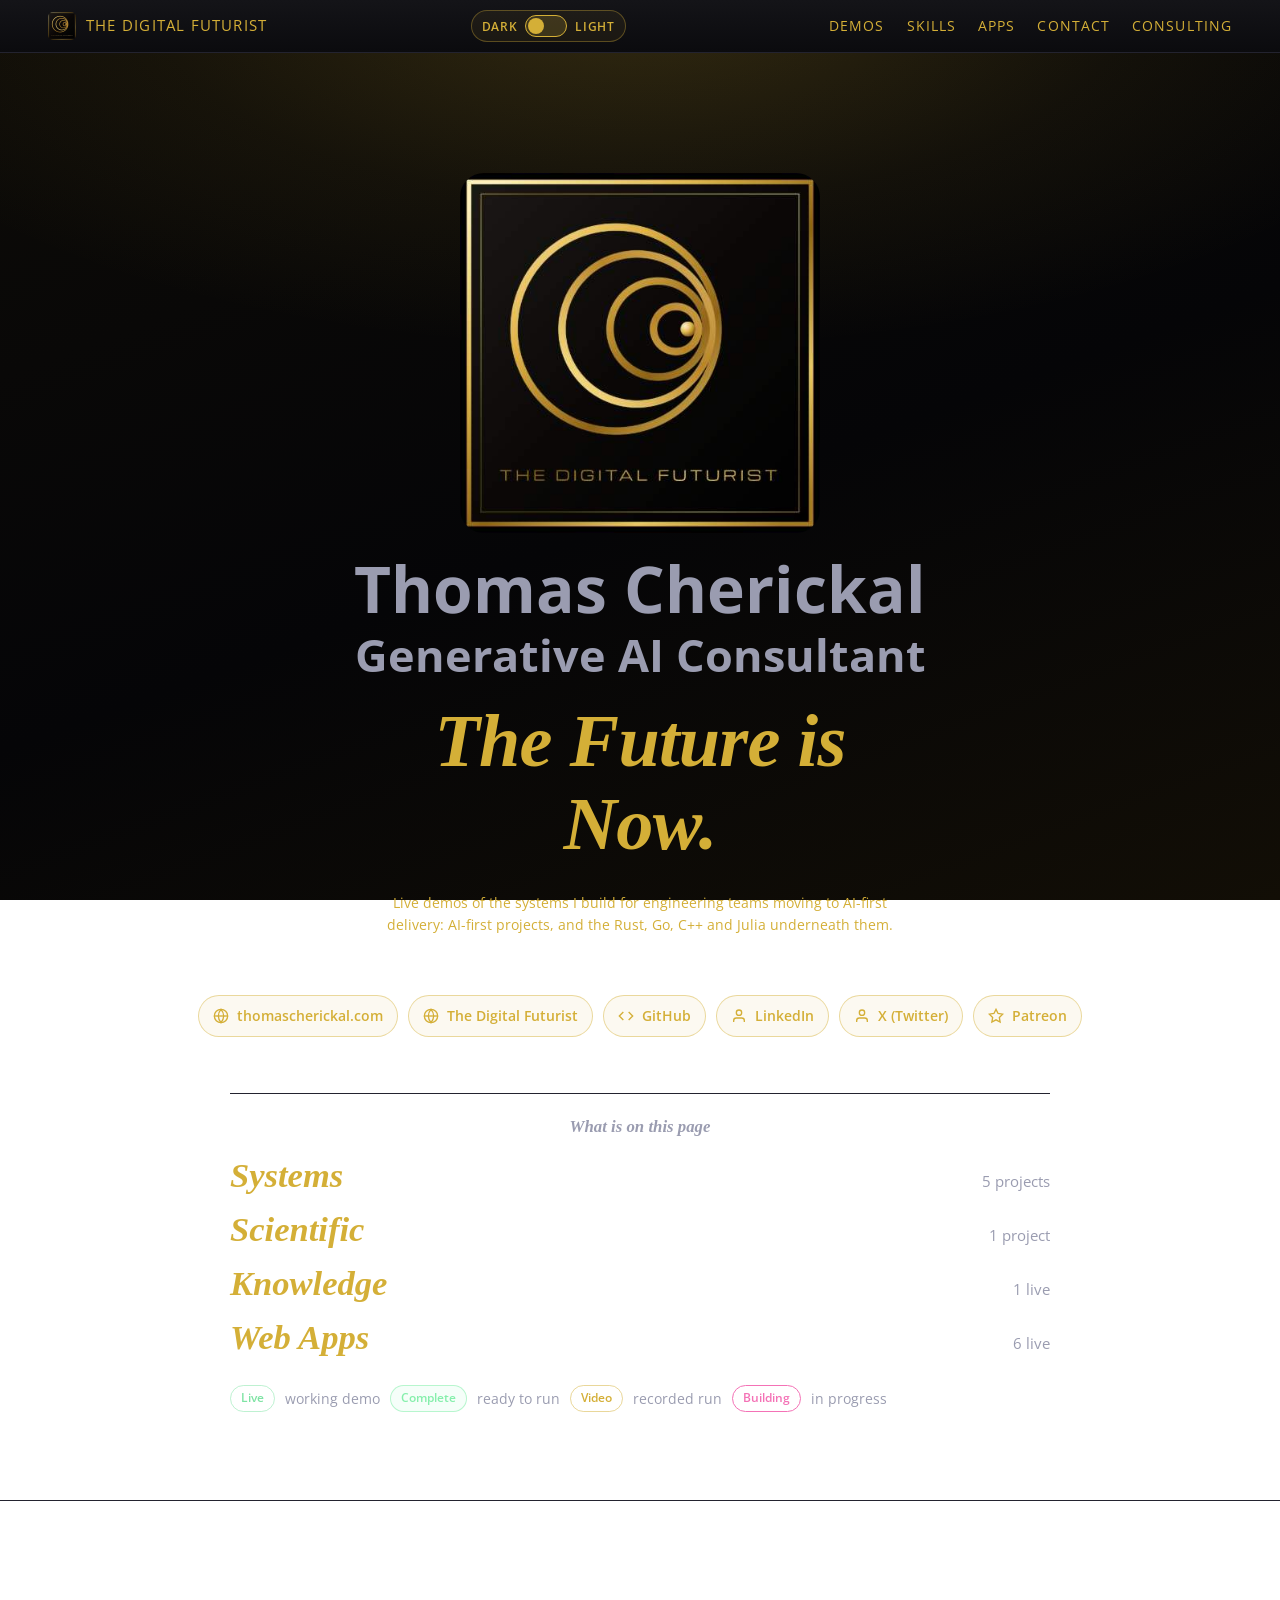
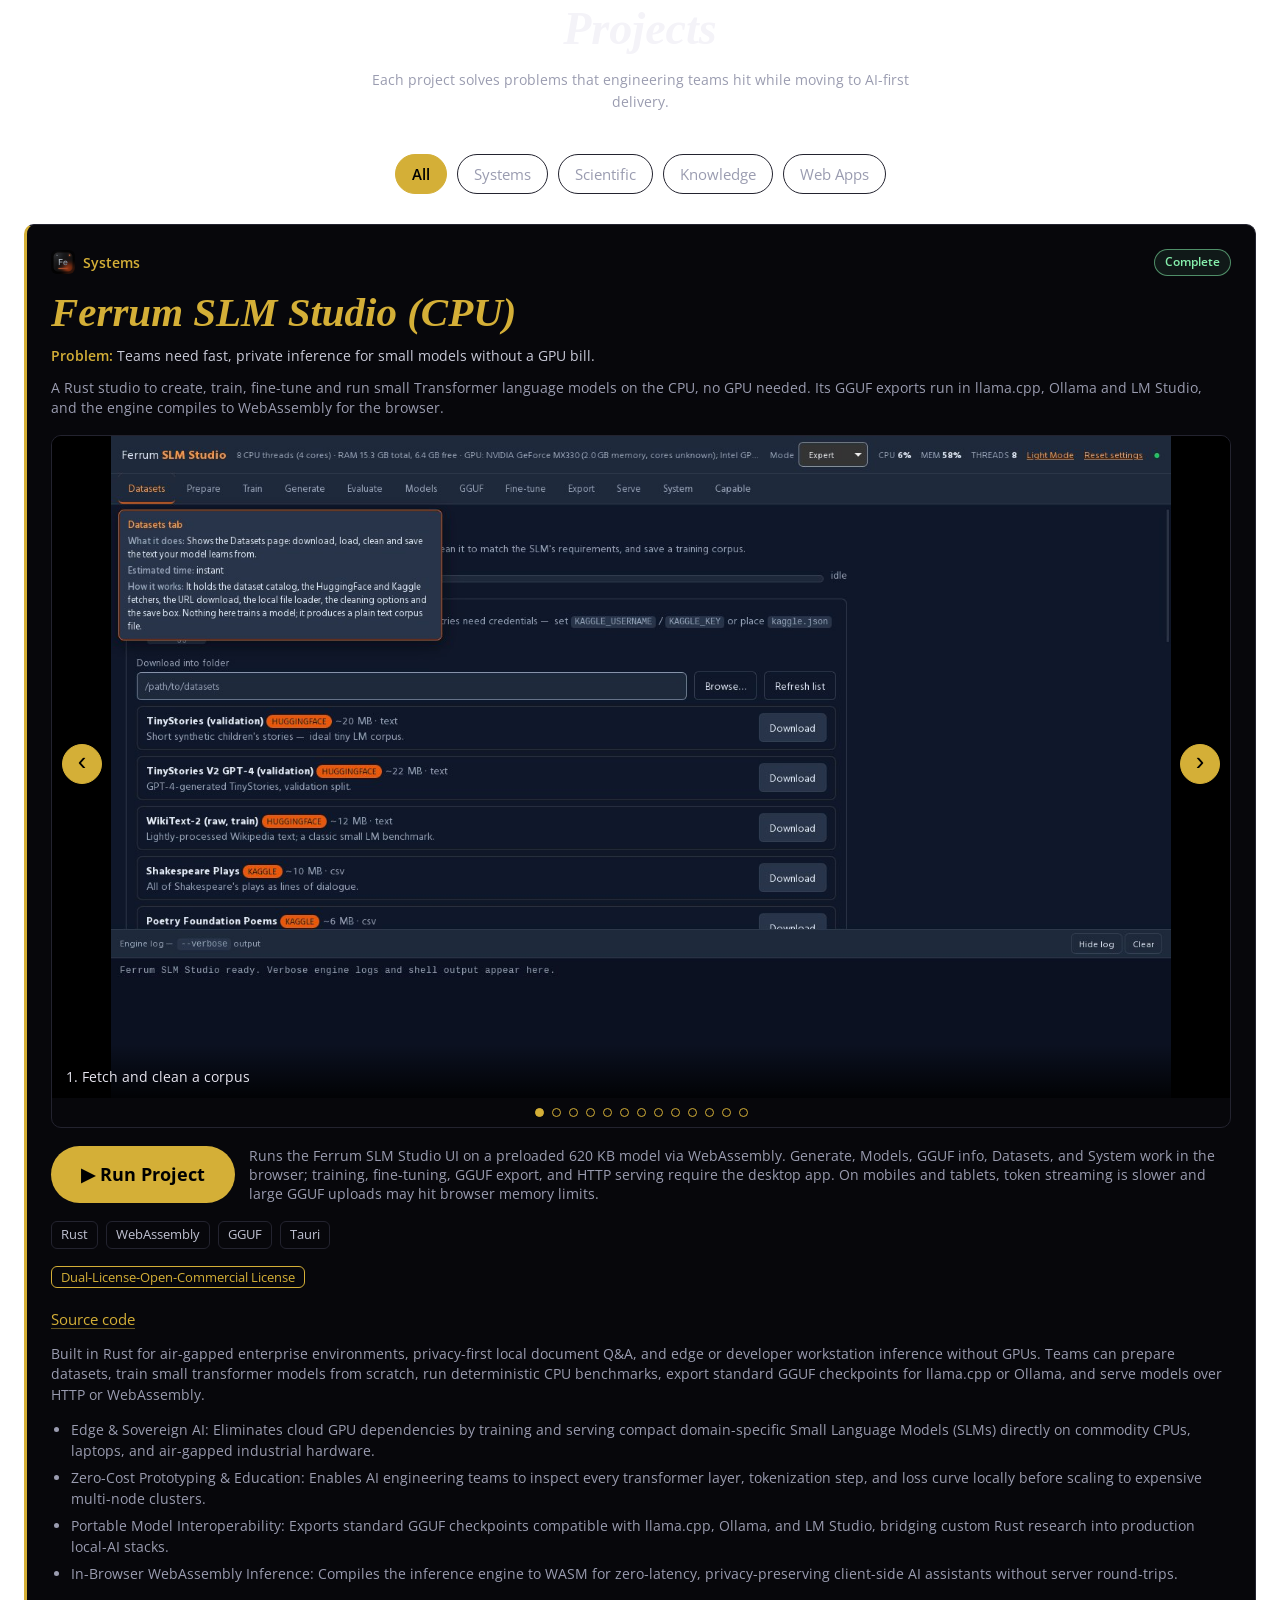
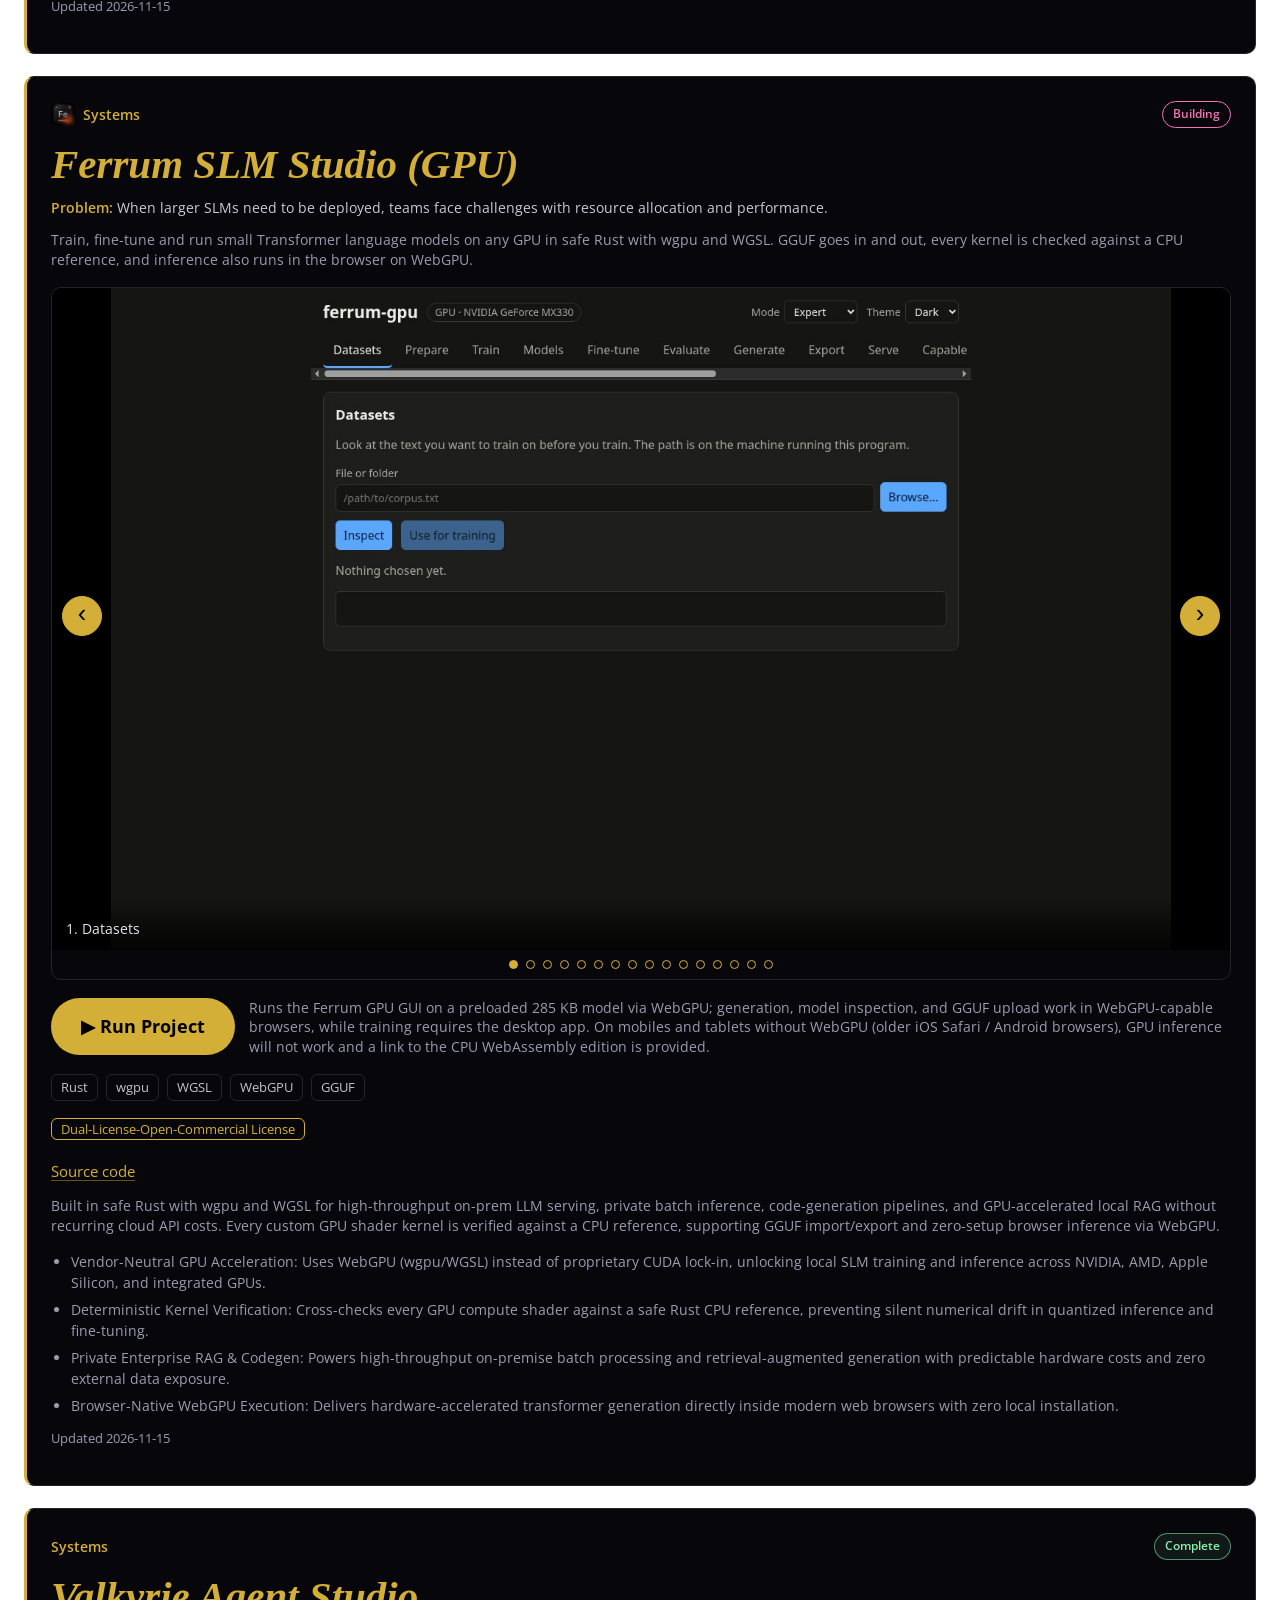
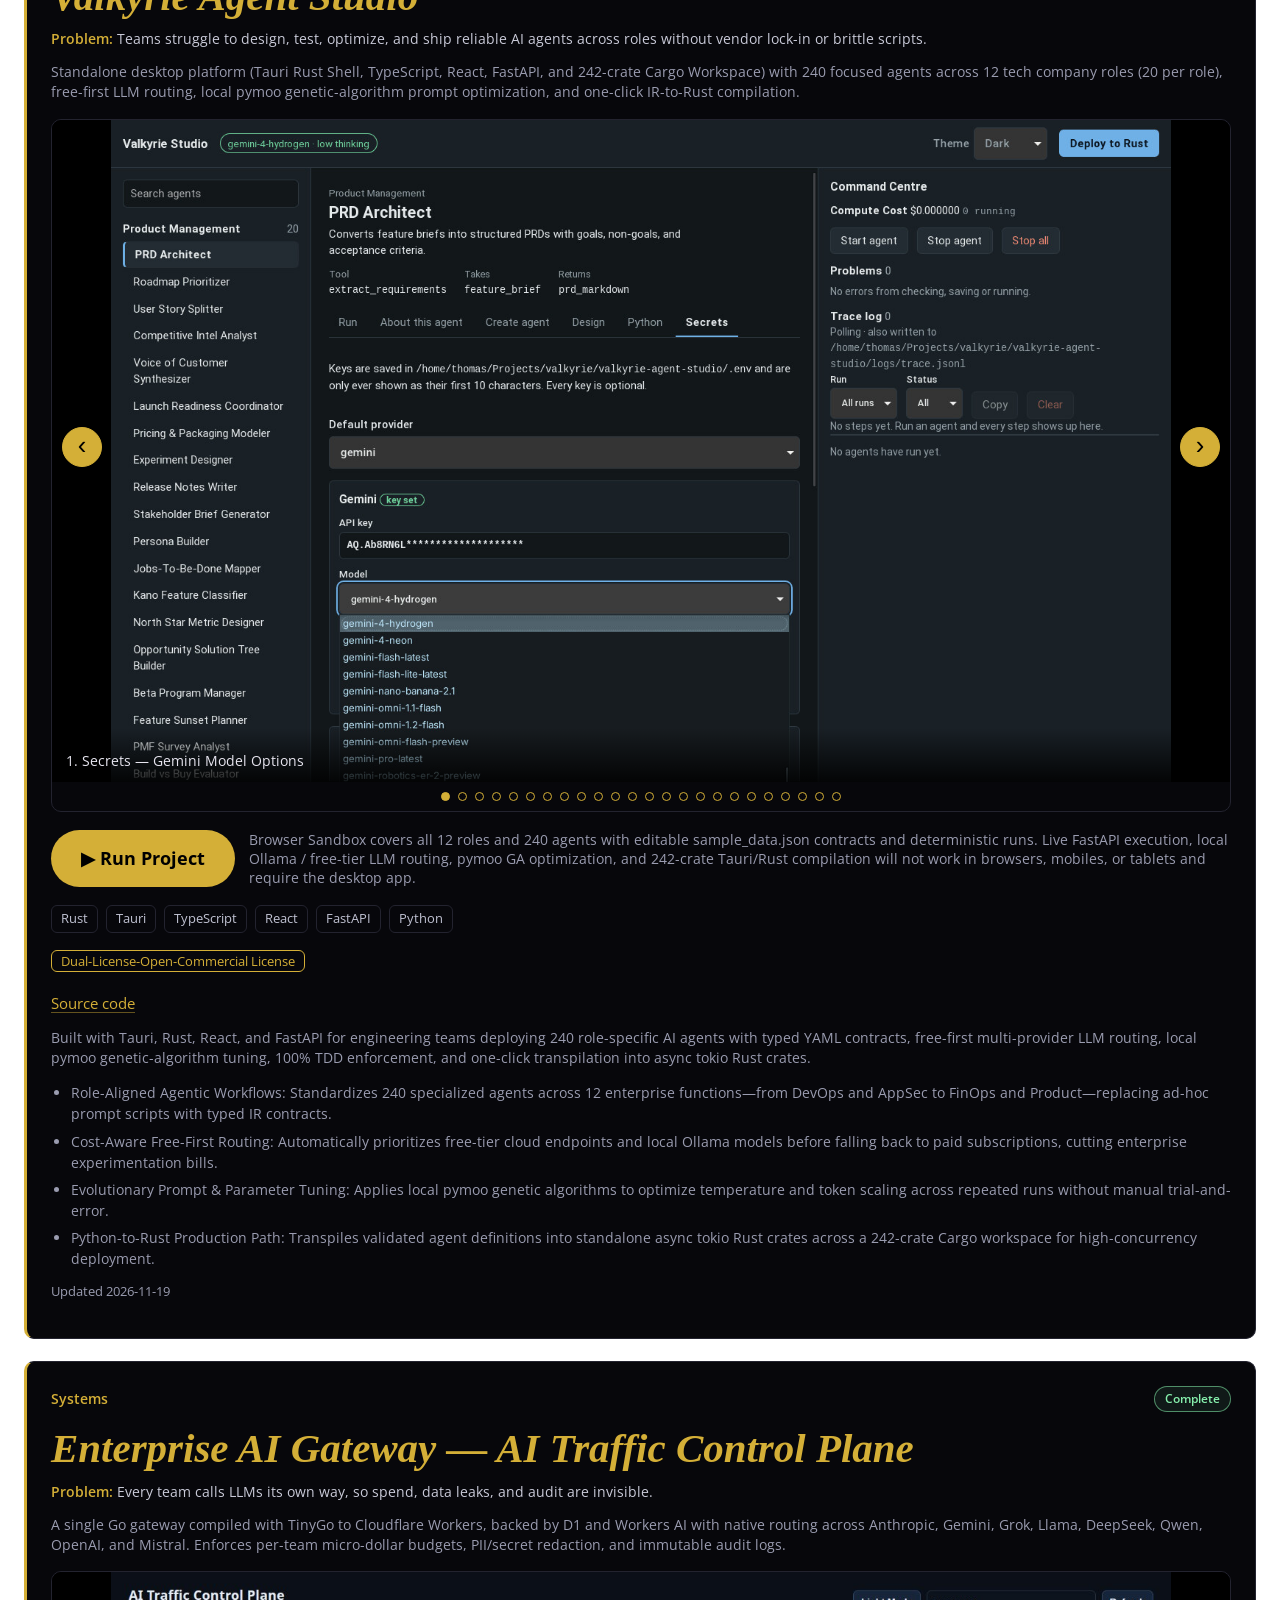
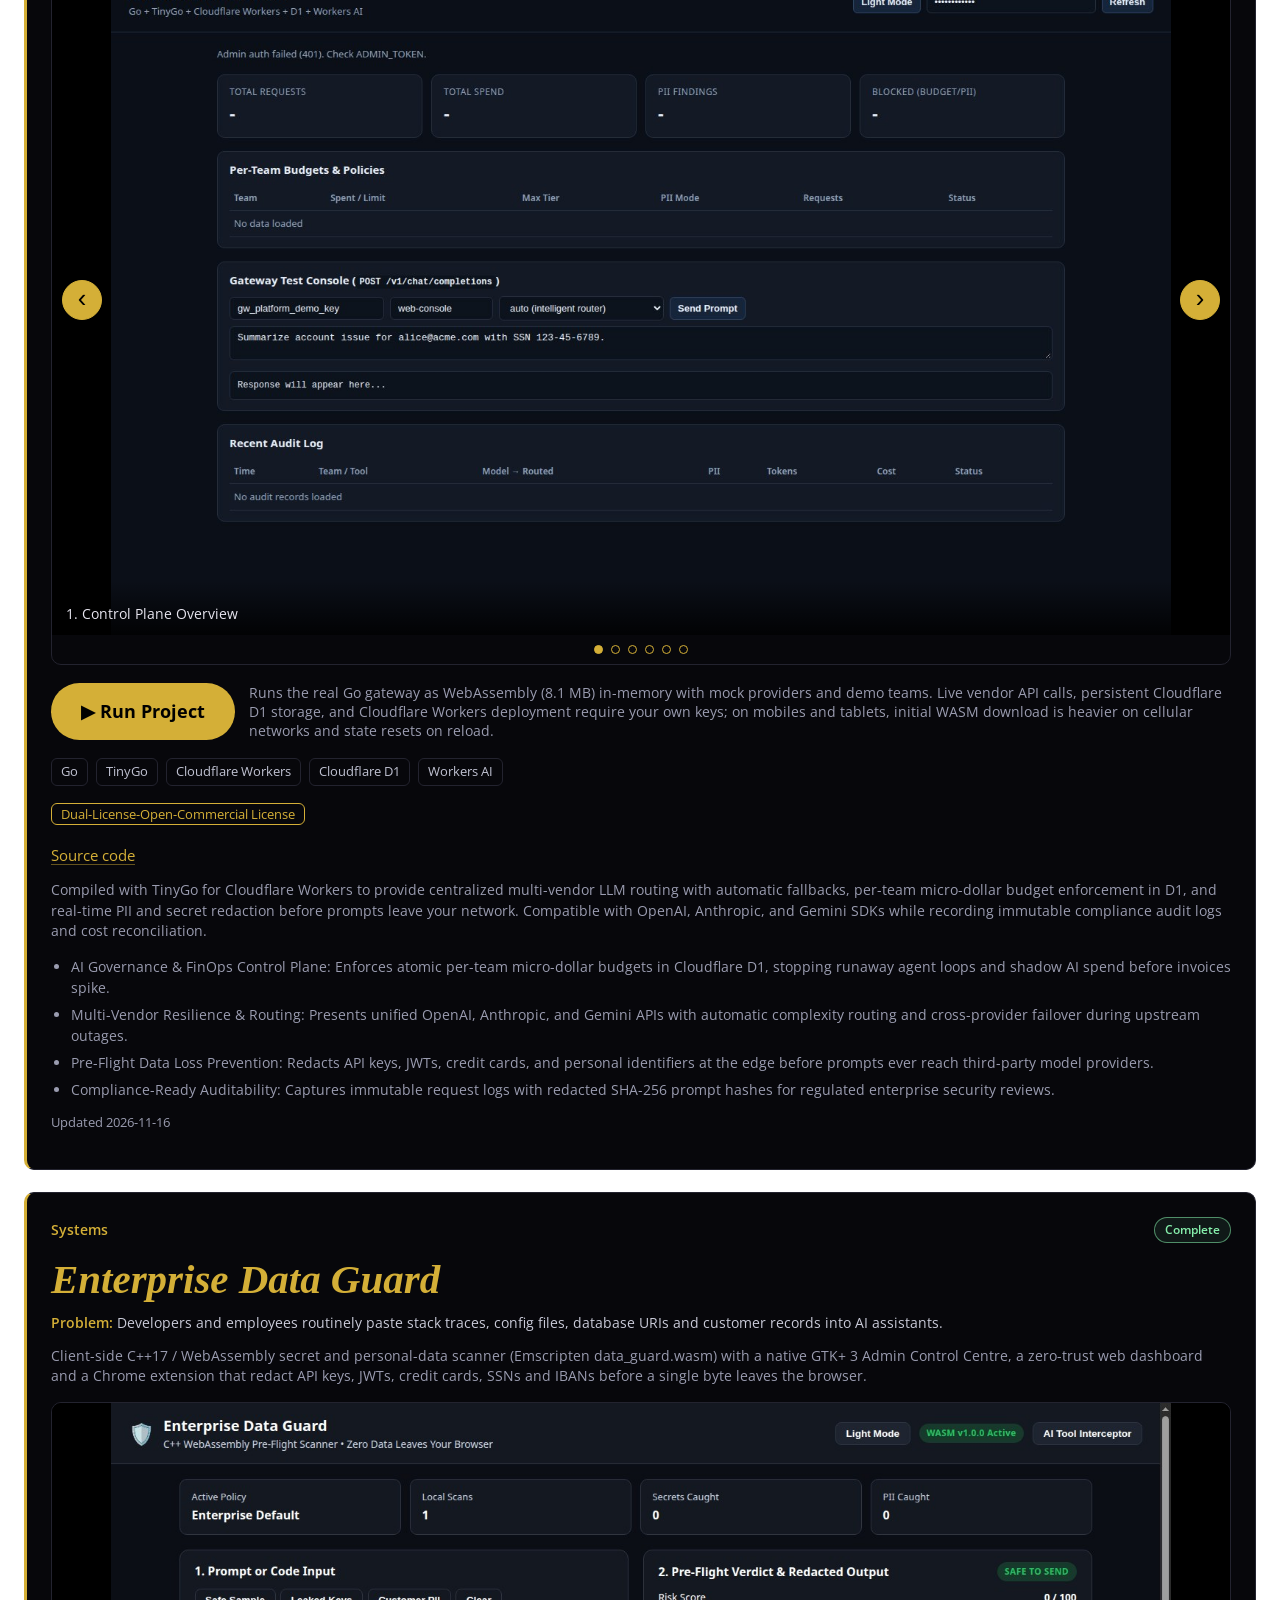
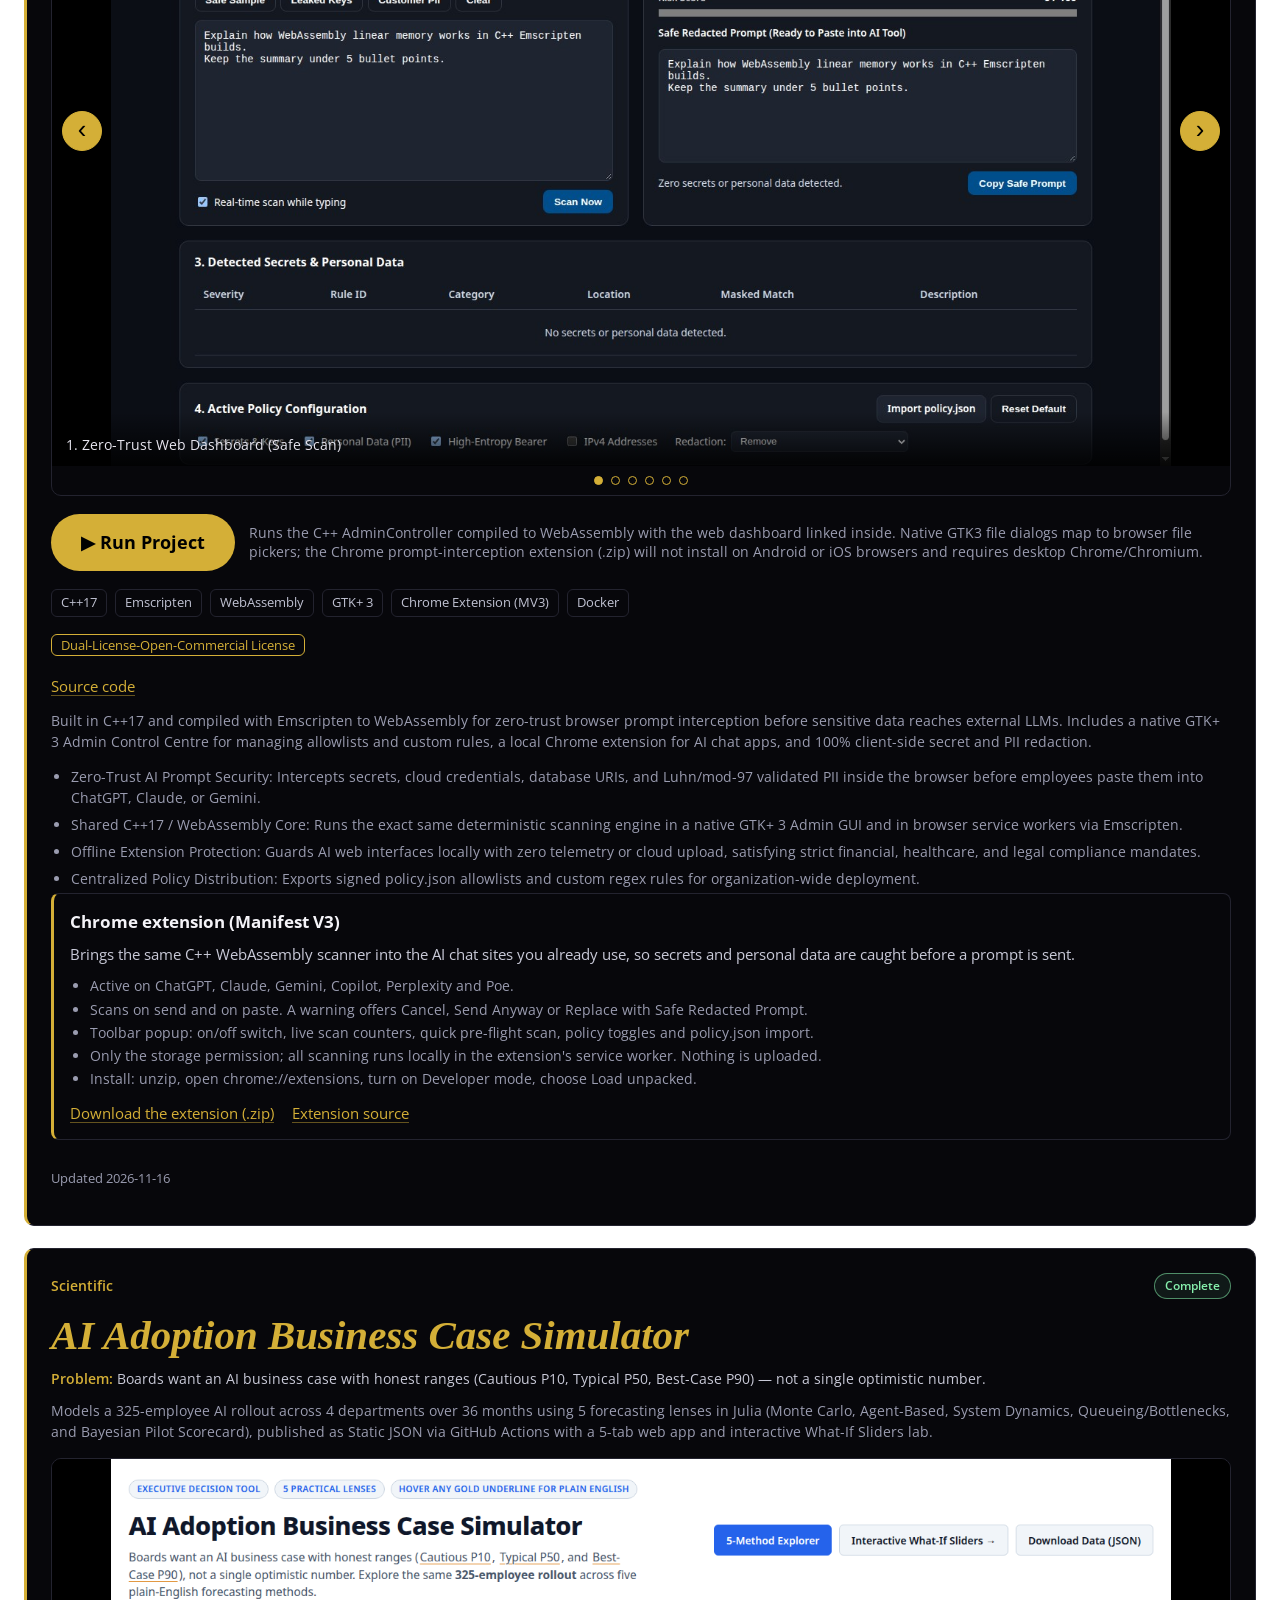
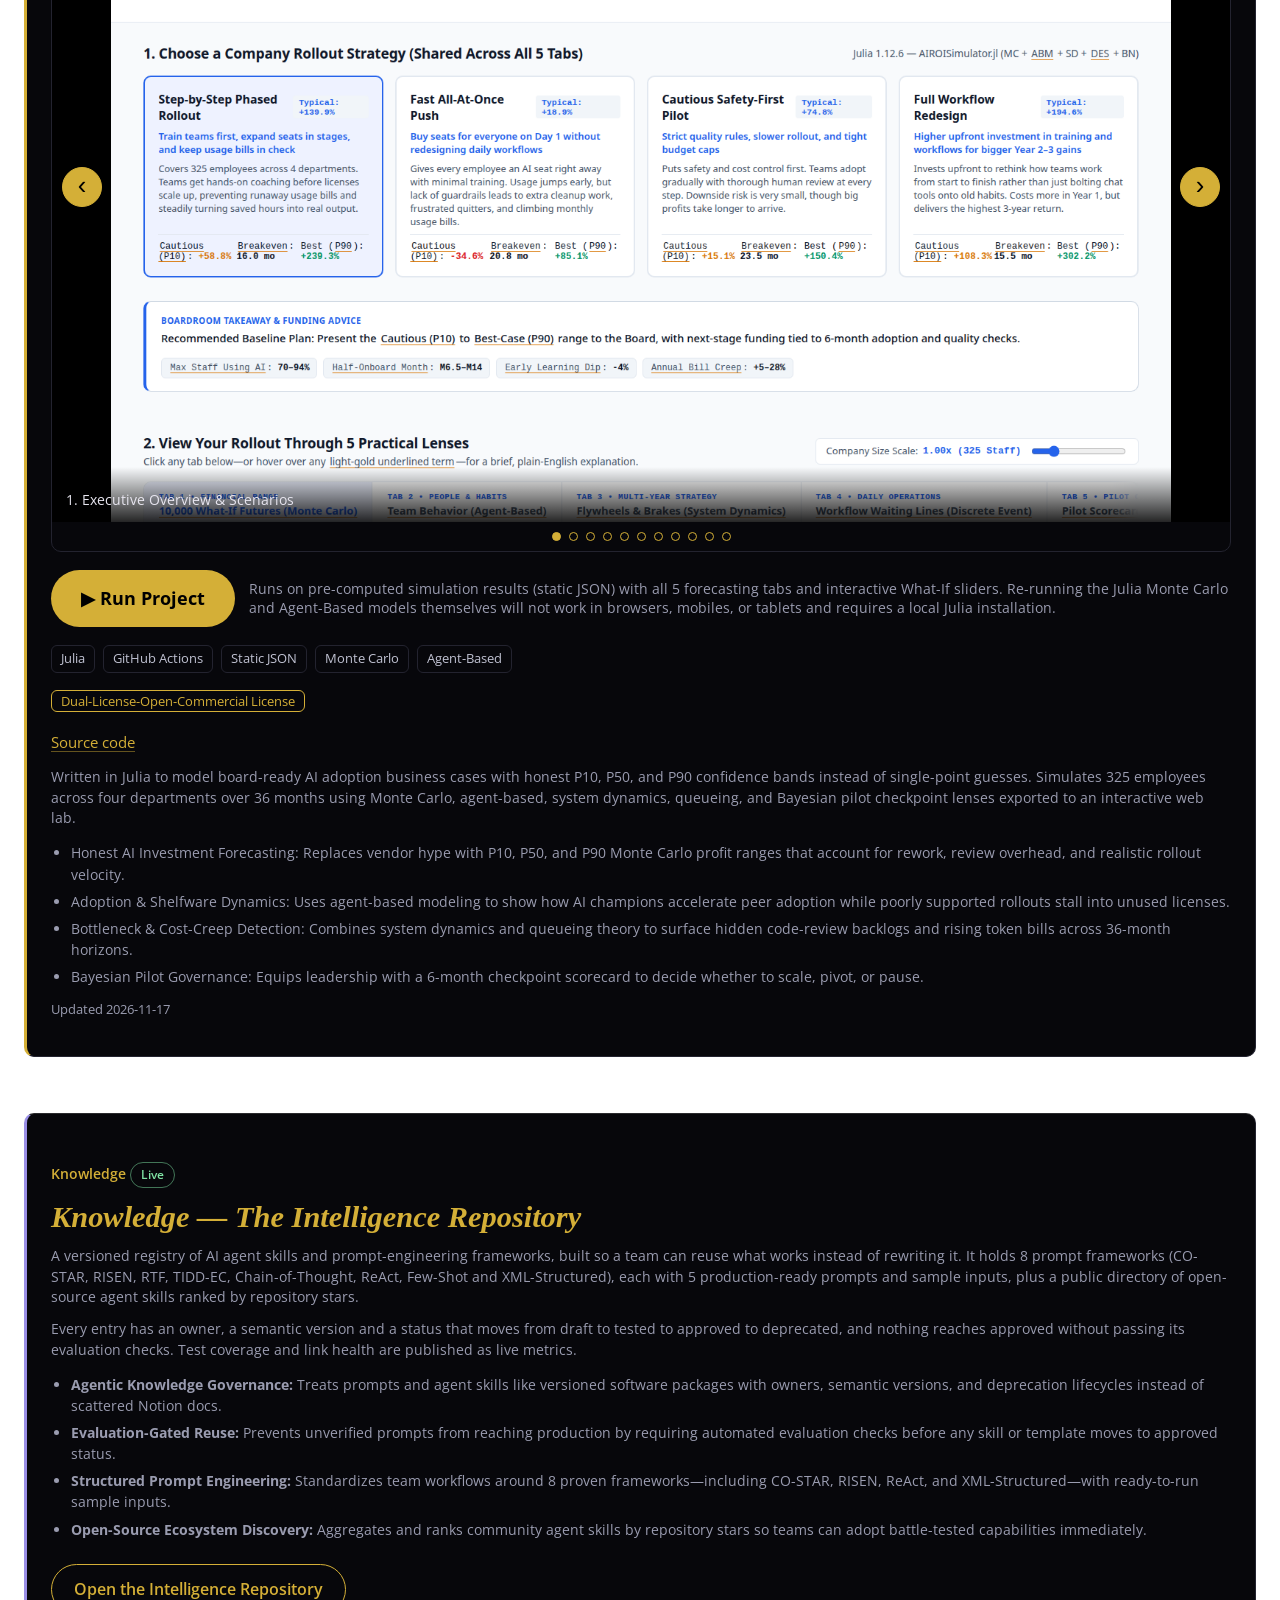
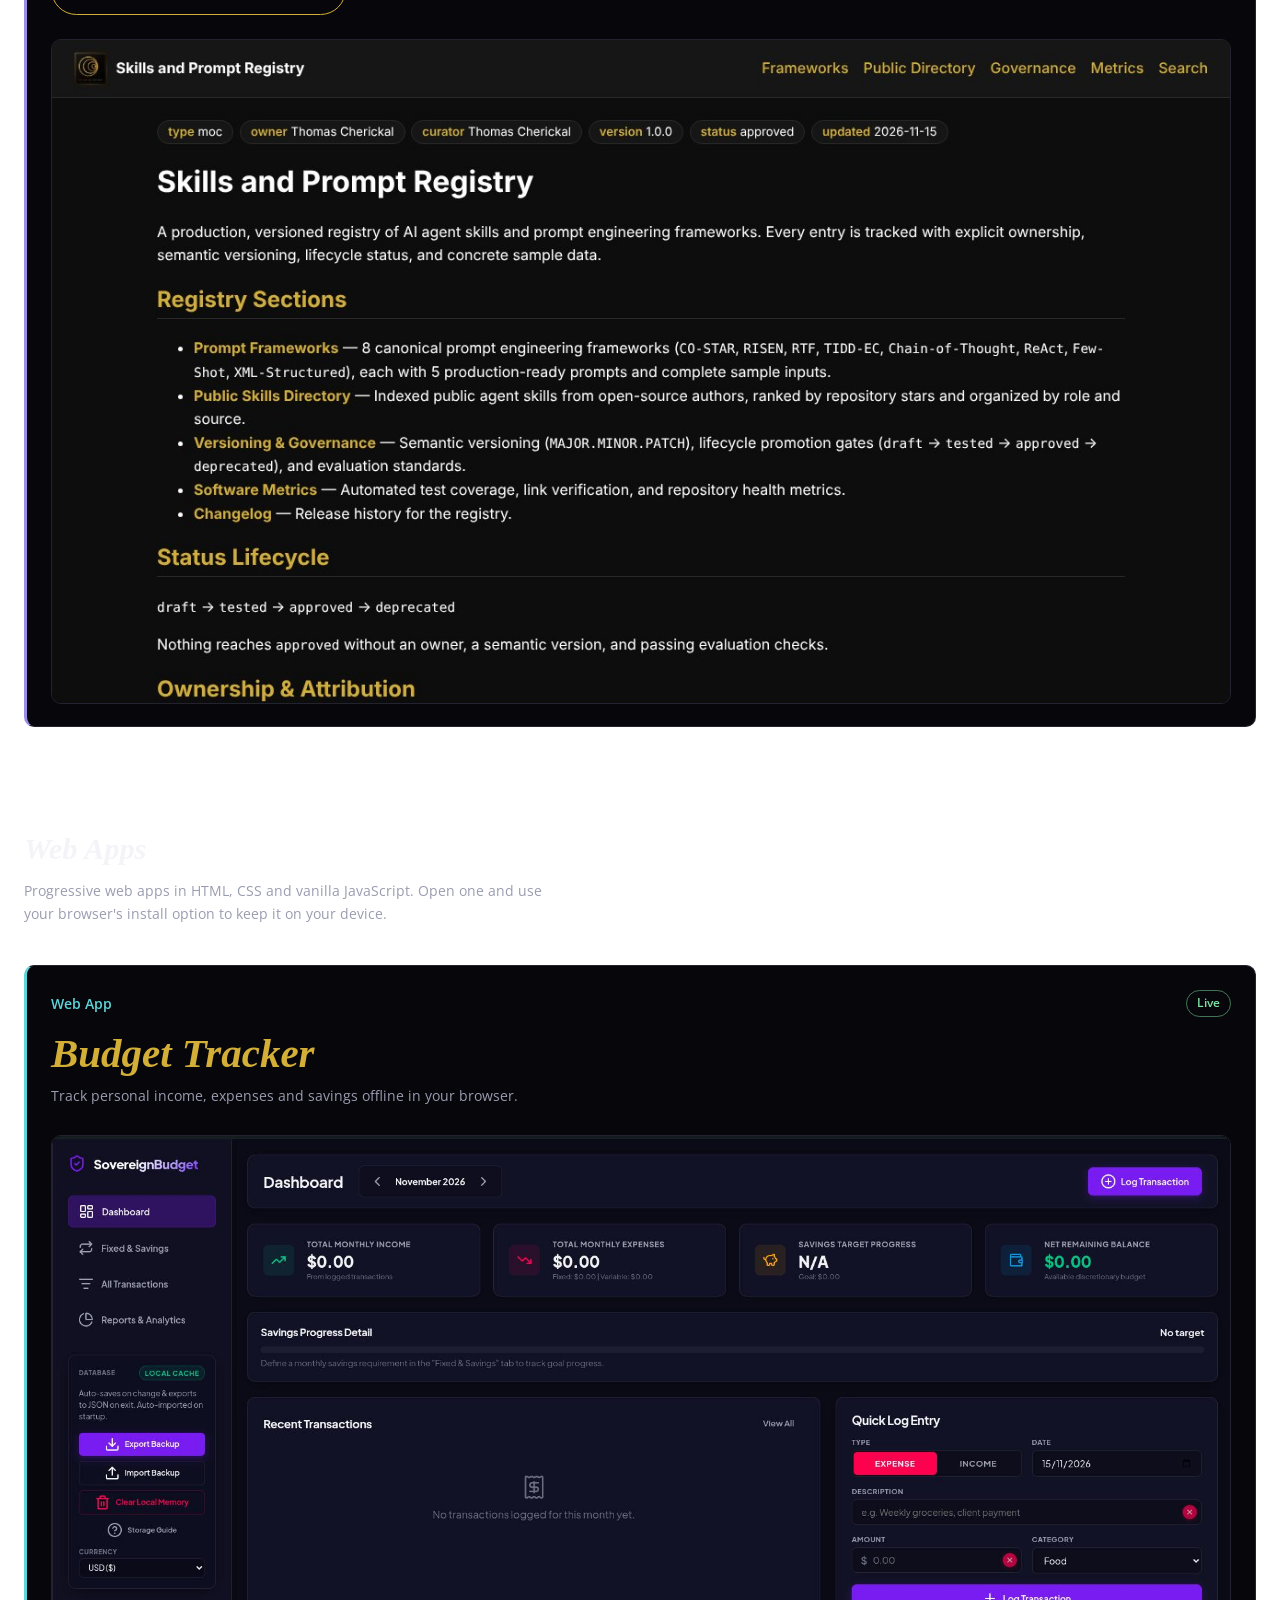
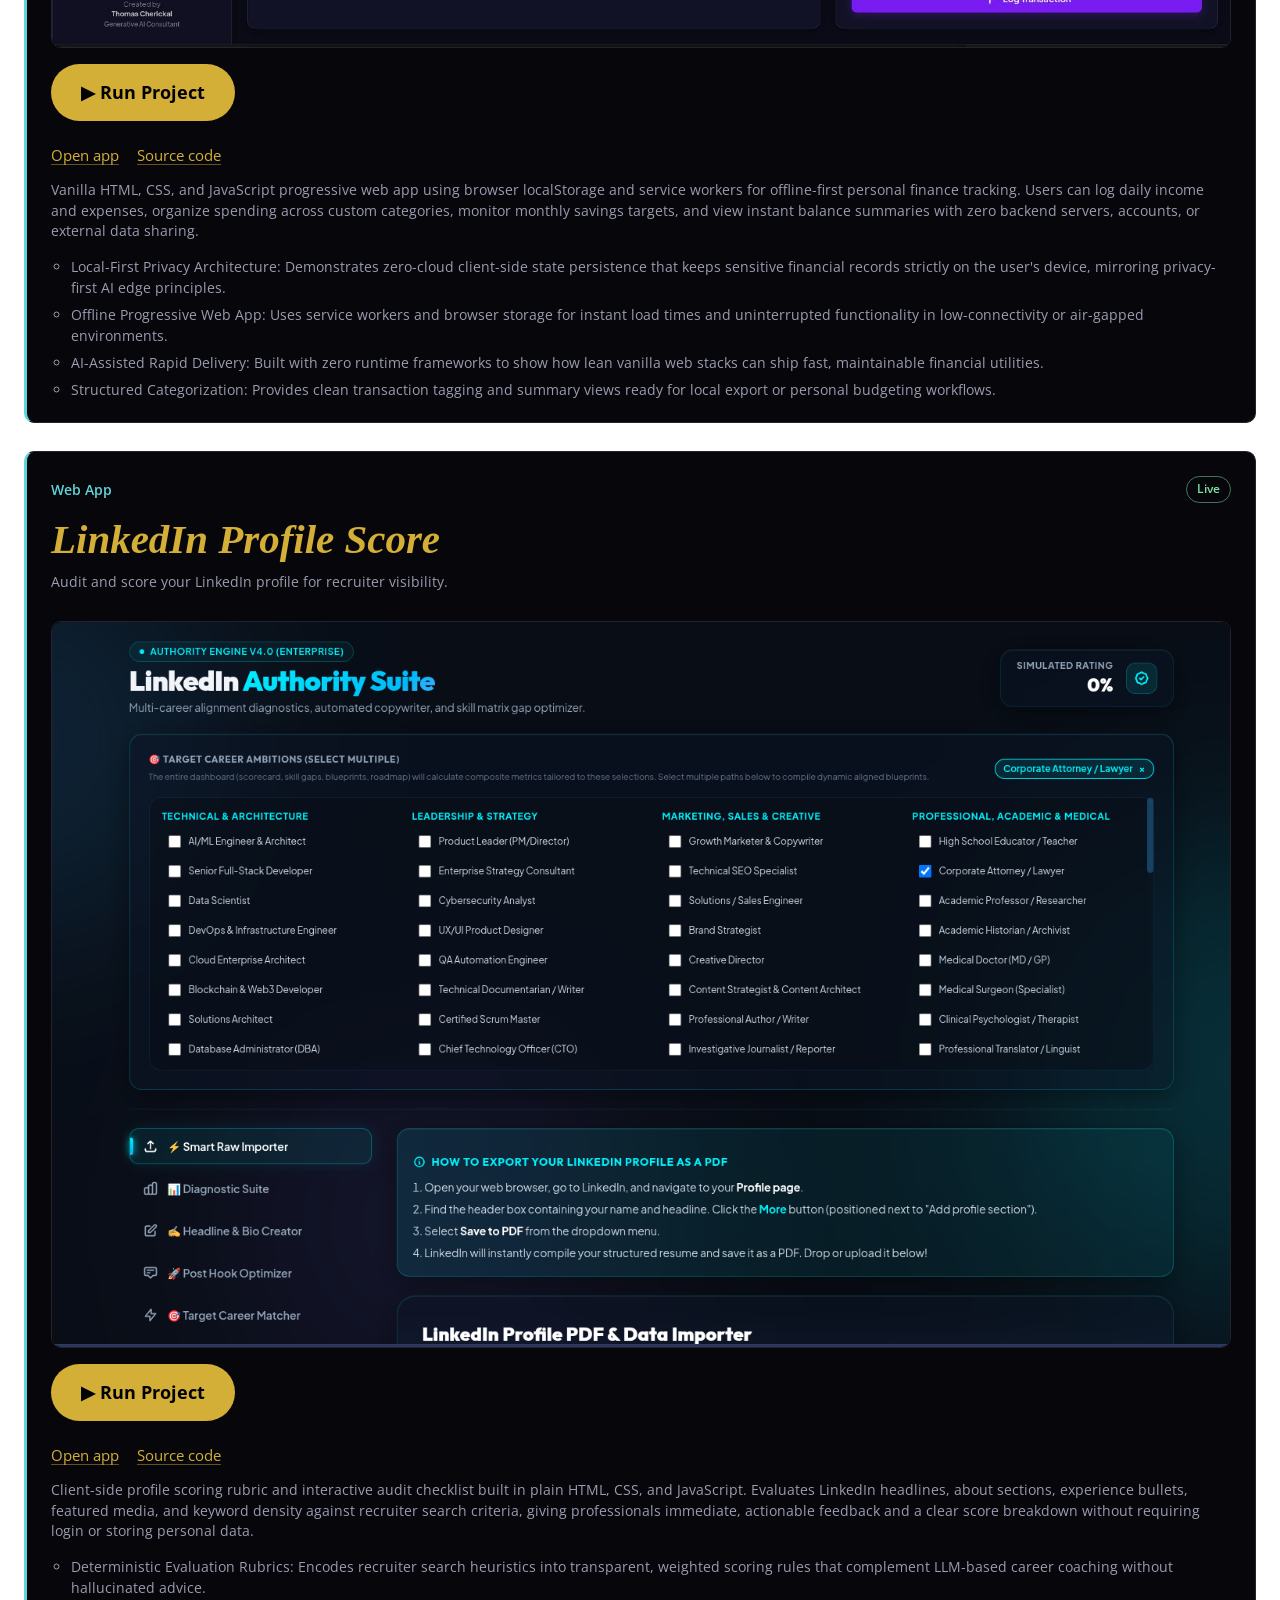
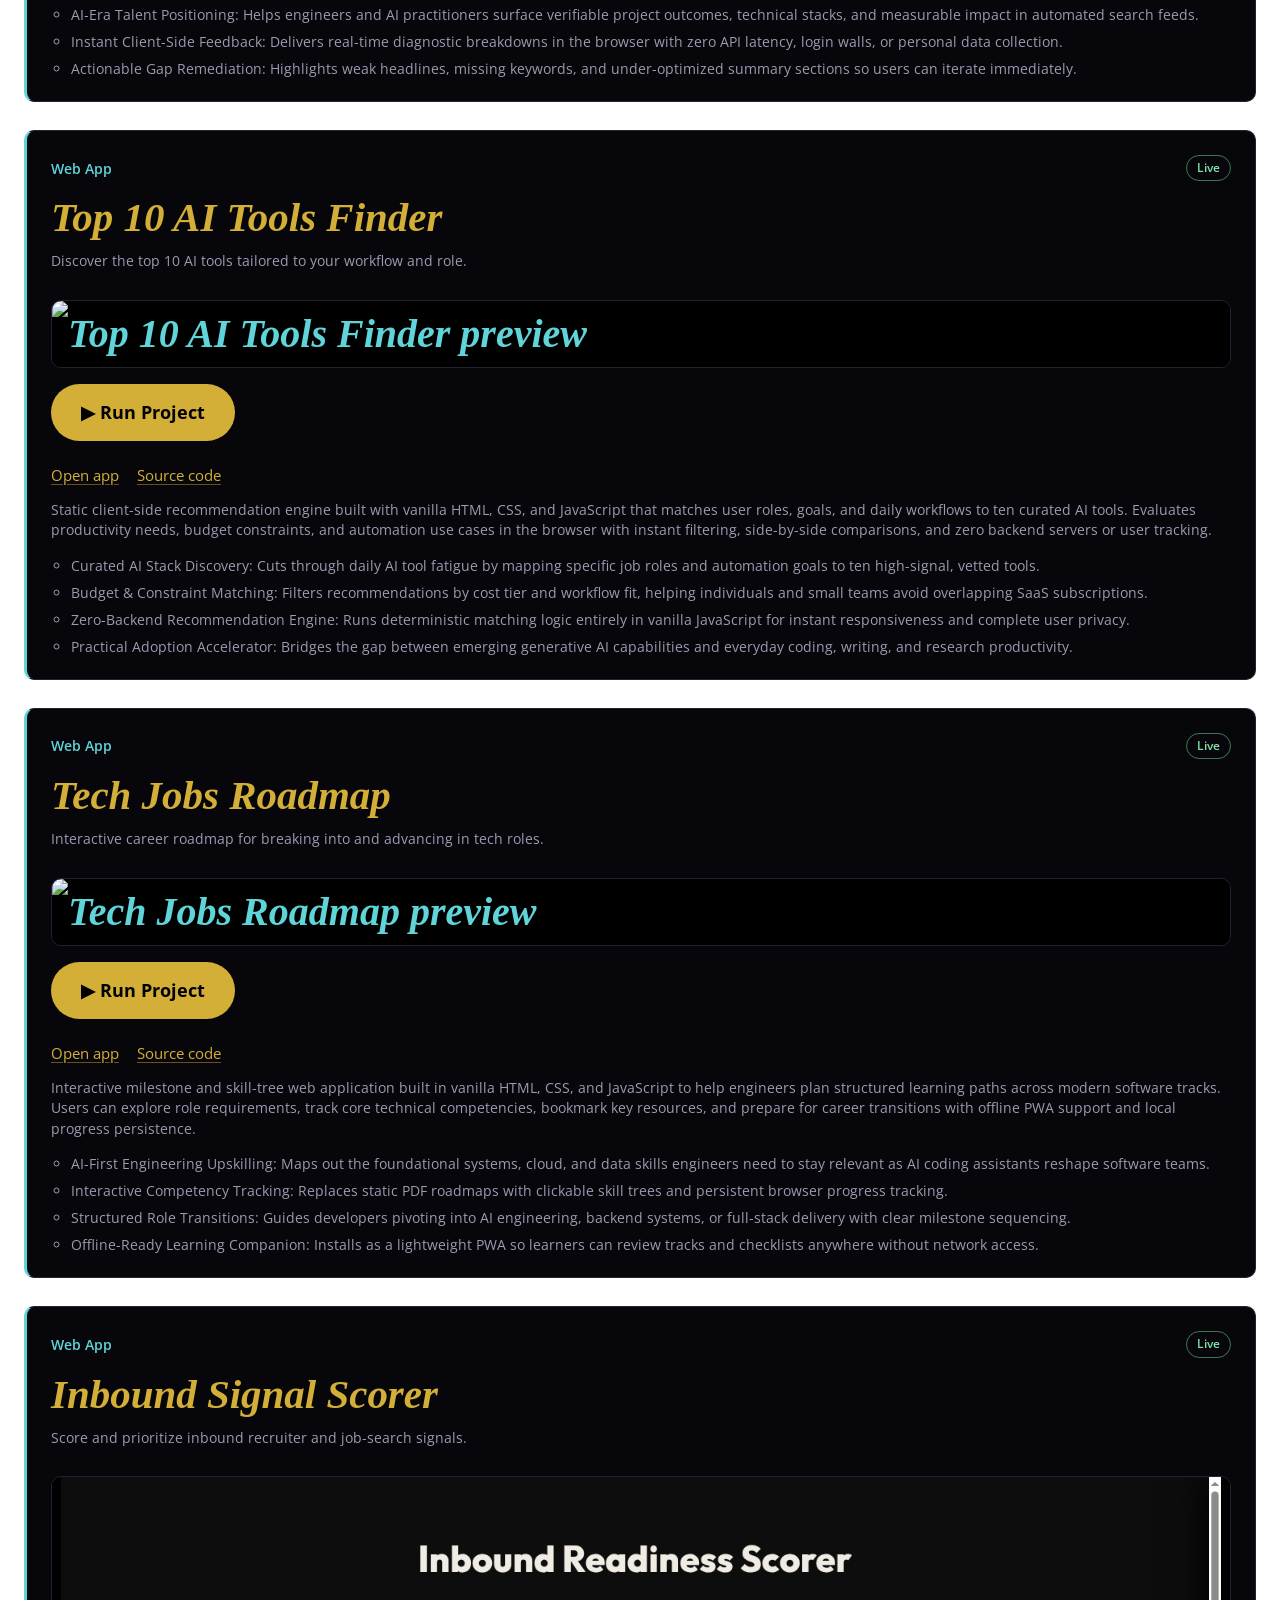
==== commit 7554e5aa: "Home Page fix" ====
--- a/index.html
+++ b/index.html
@@ -279,6 +279,7 @@
       <a href="#skills">Skills</a>
       <a href="#apps">Apps</a>
       <a href="#contact">Contact</a>
+      <a href="https://thedigitalfuturist.com" target="_blank" rel="noopener">Consulting</a>
     </nav>
   </header>
 
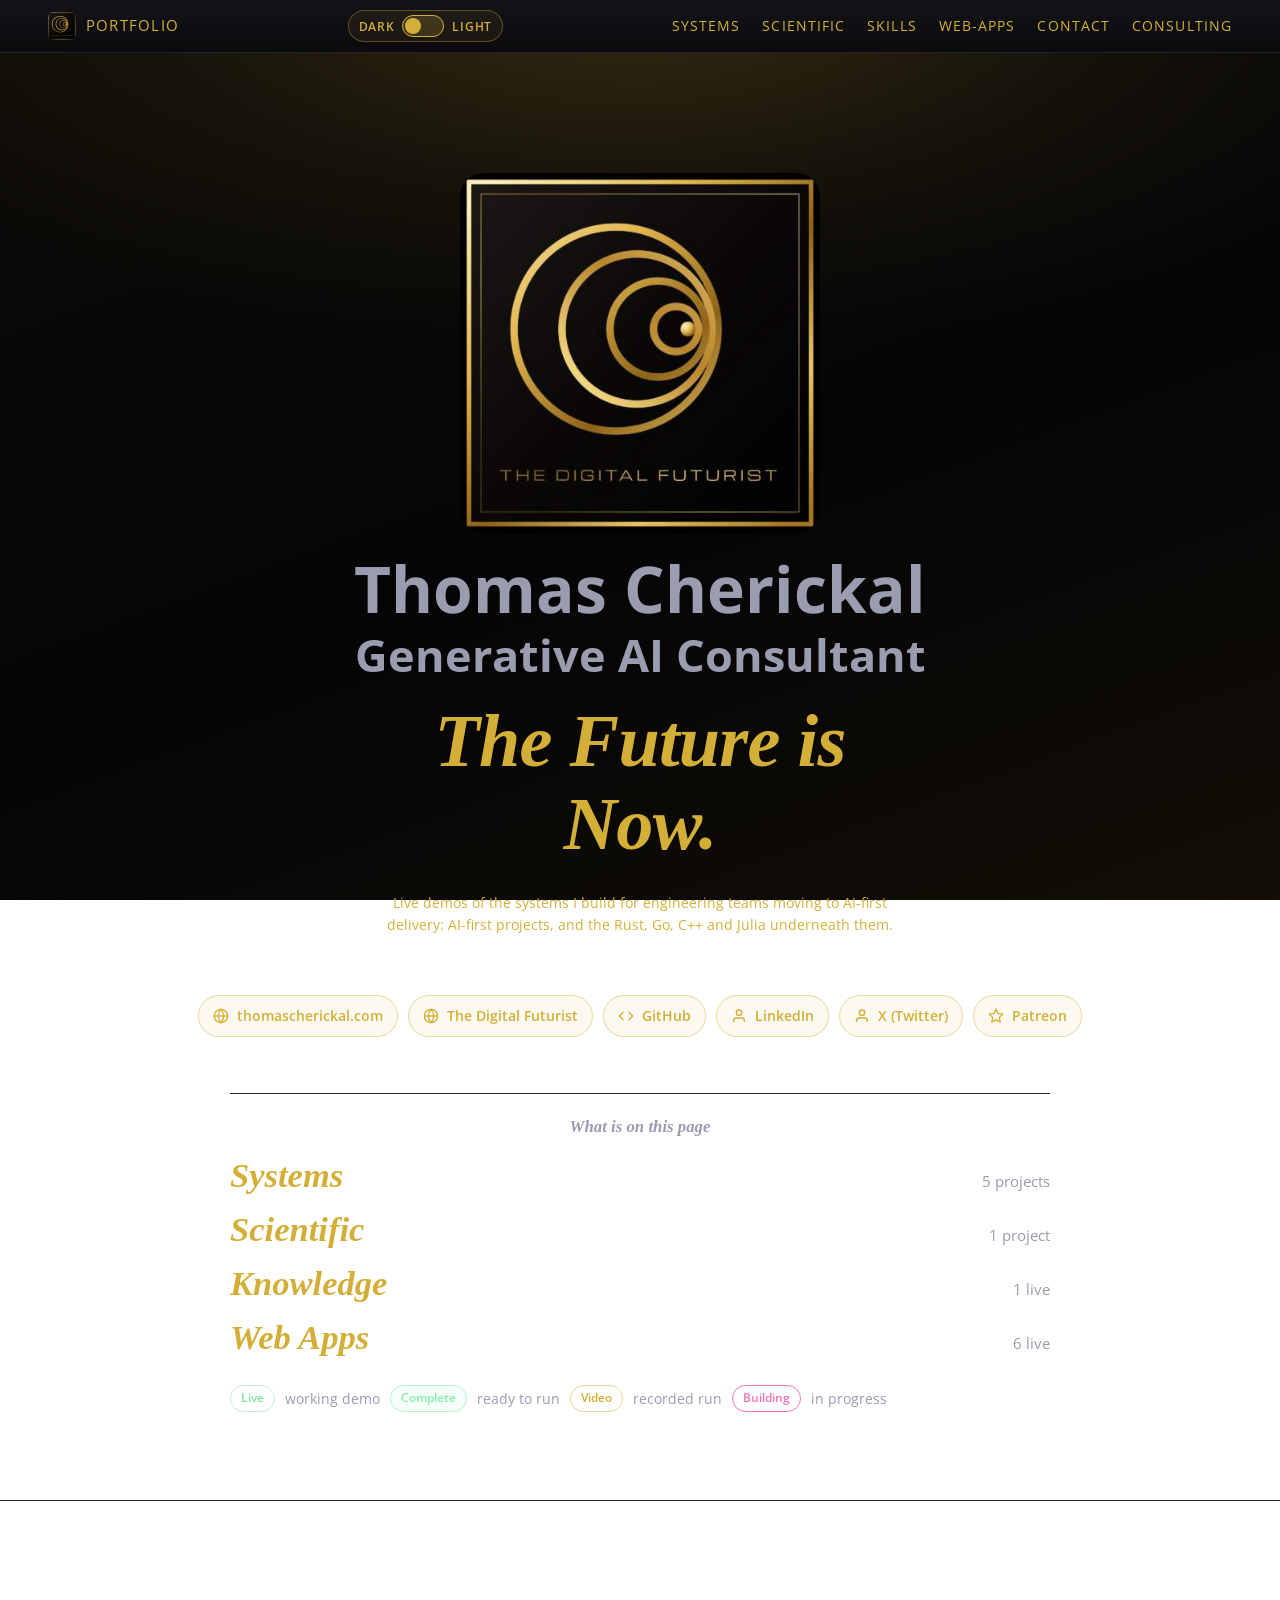
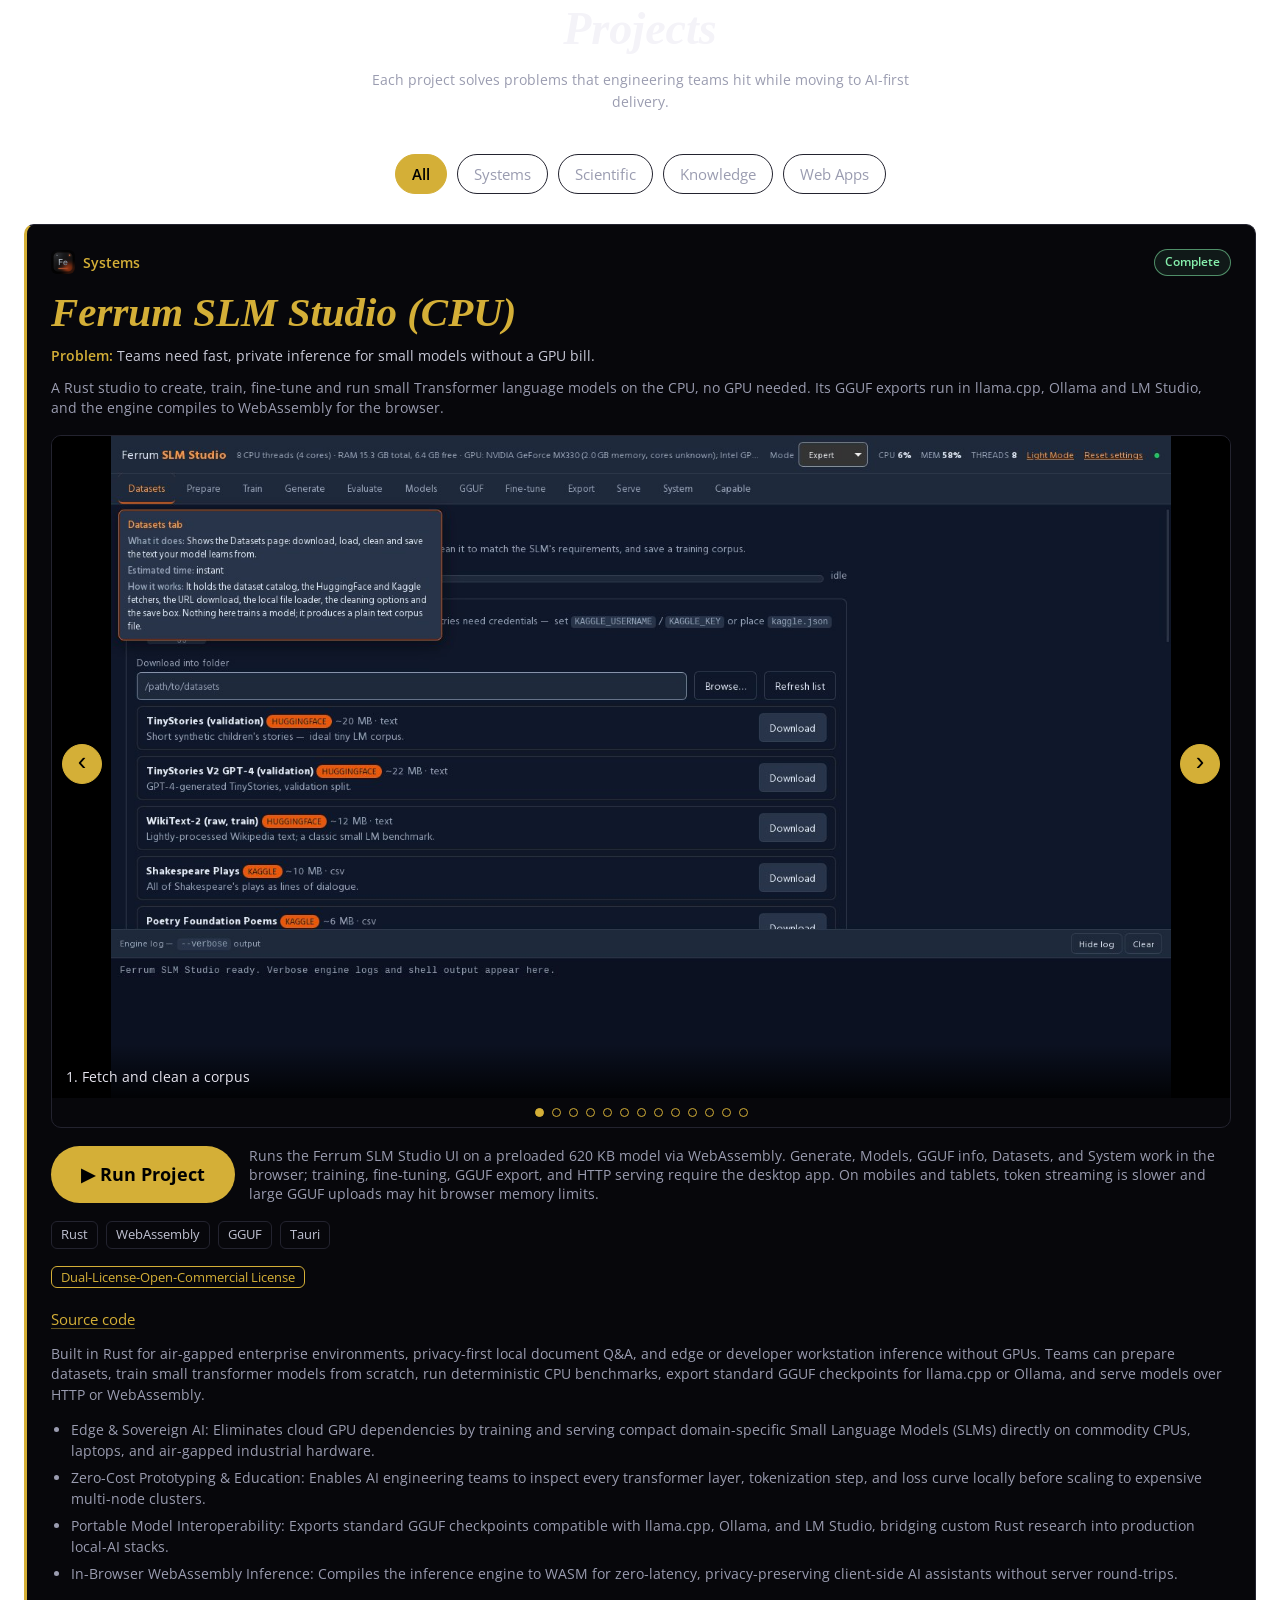
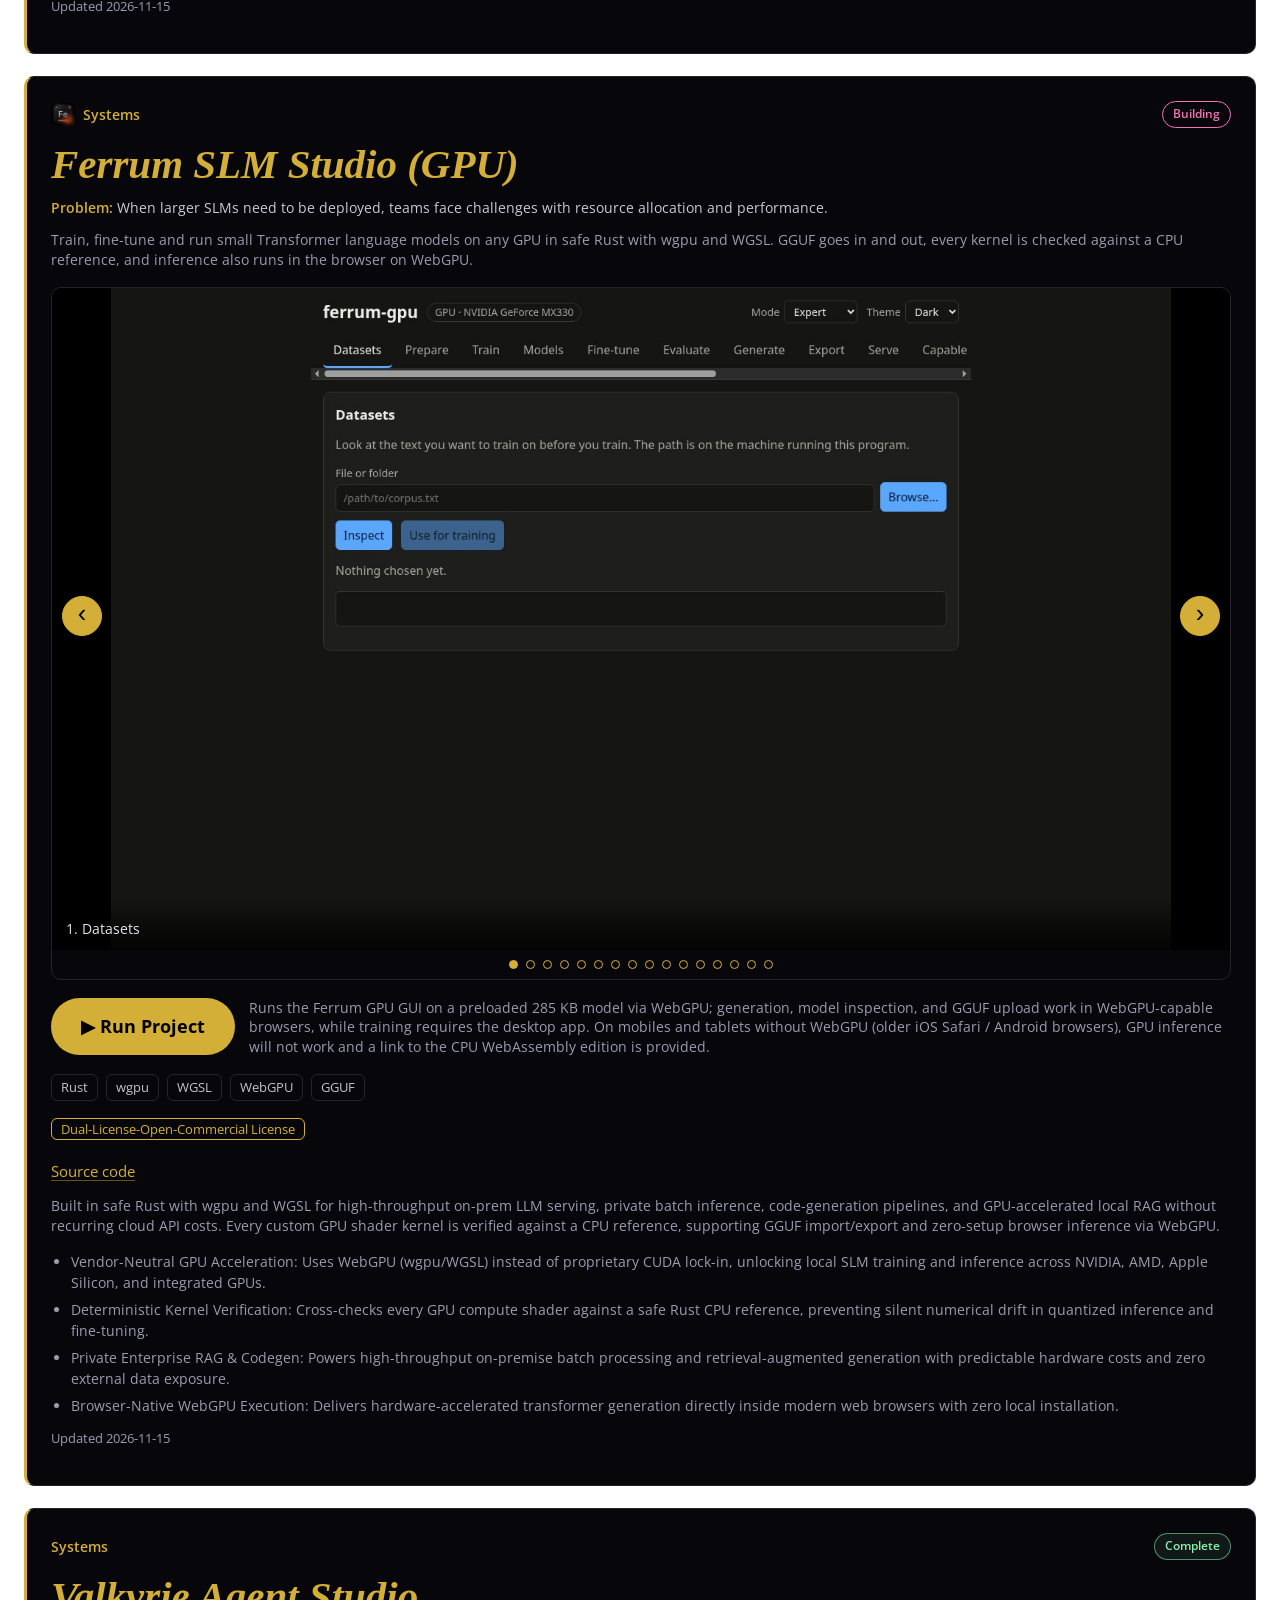
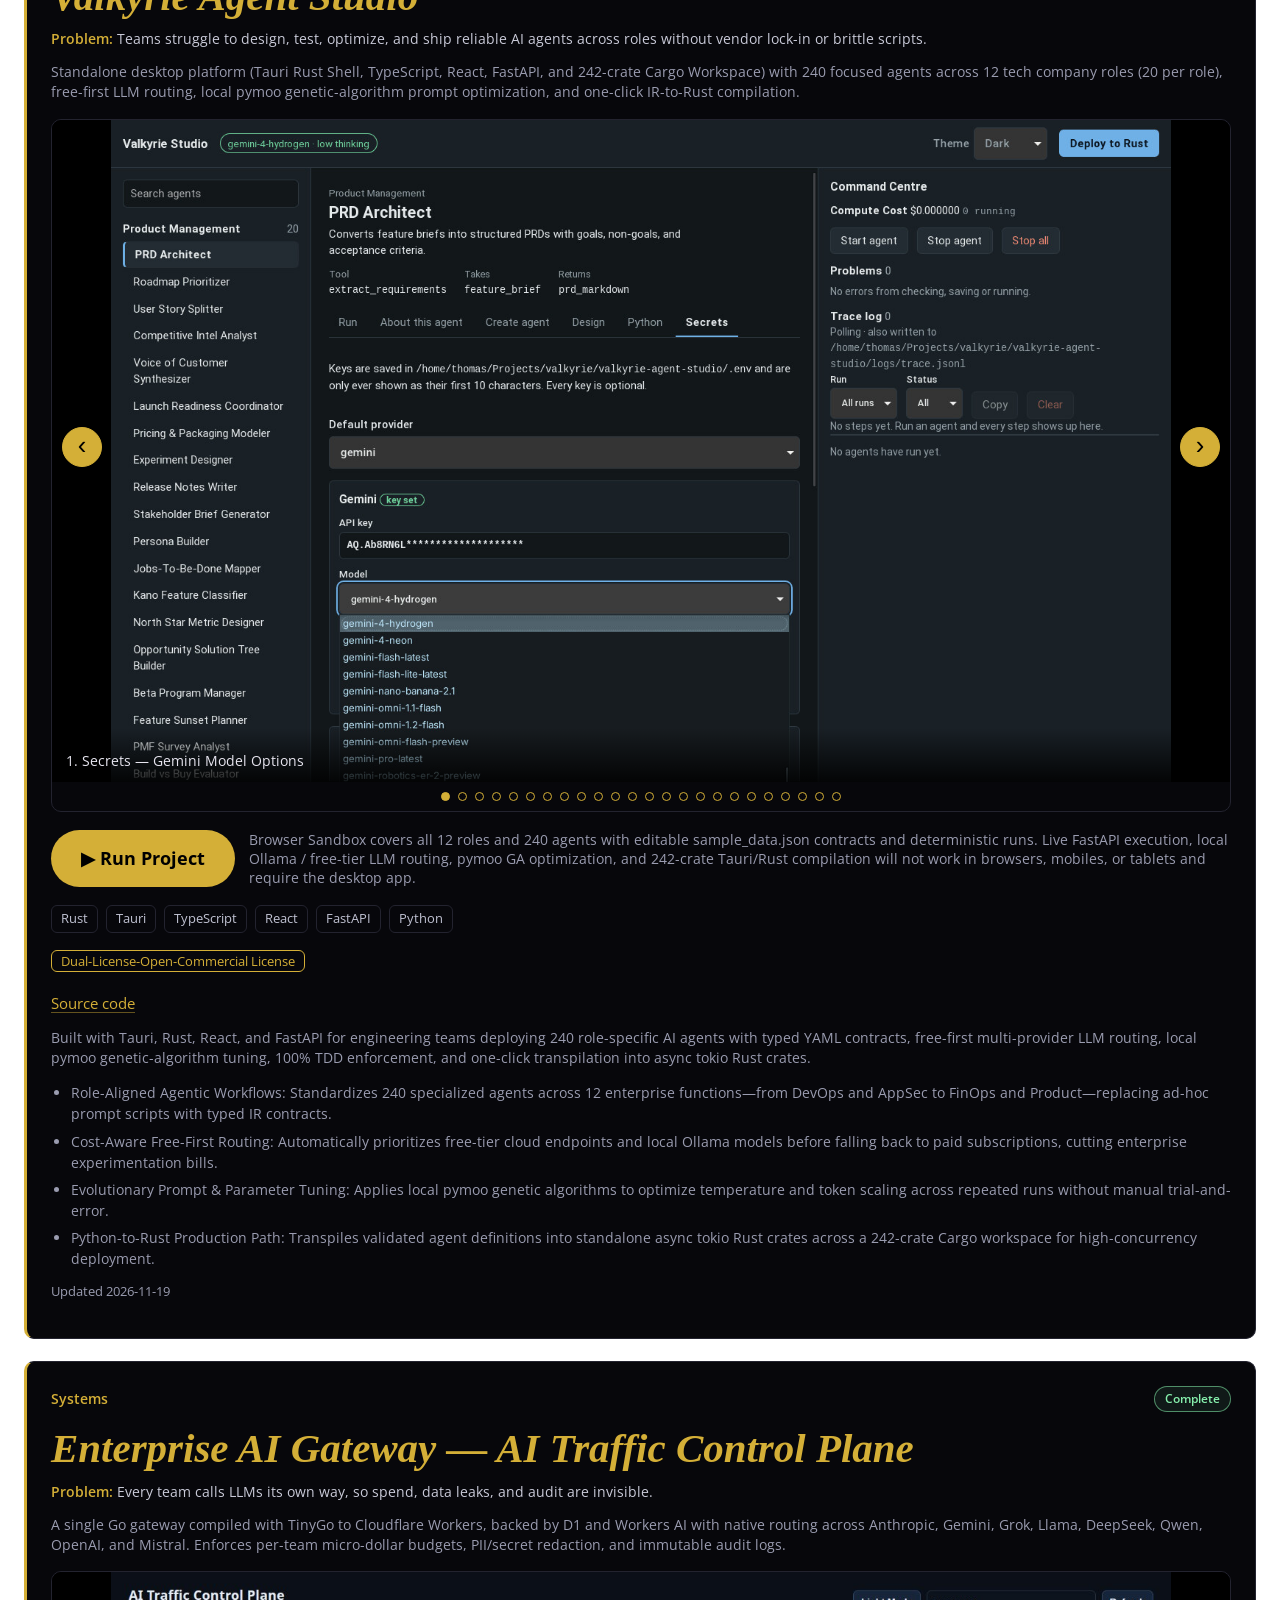
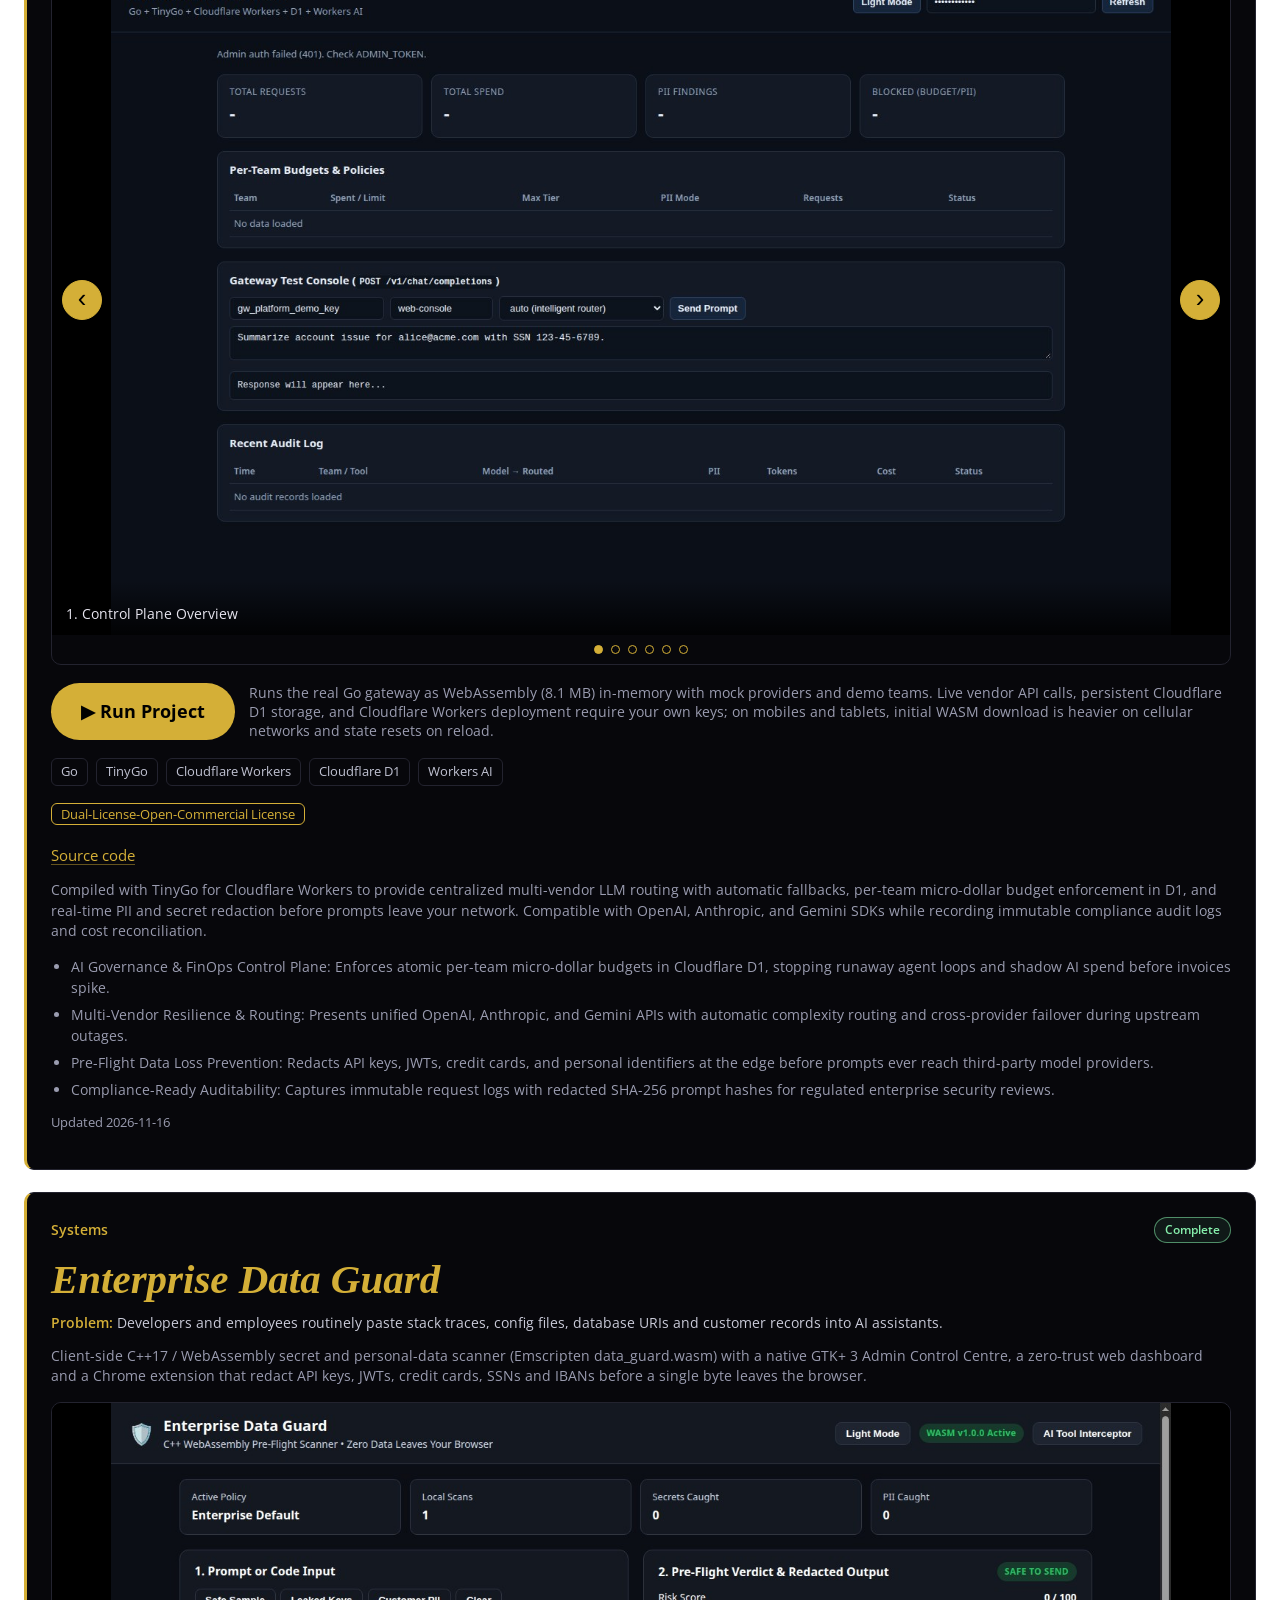
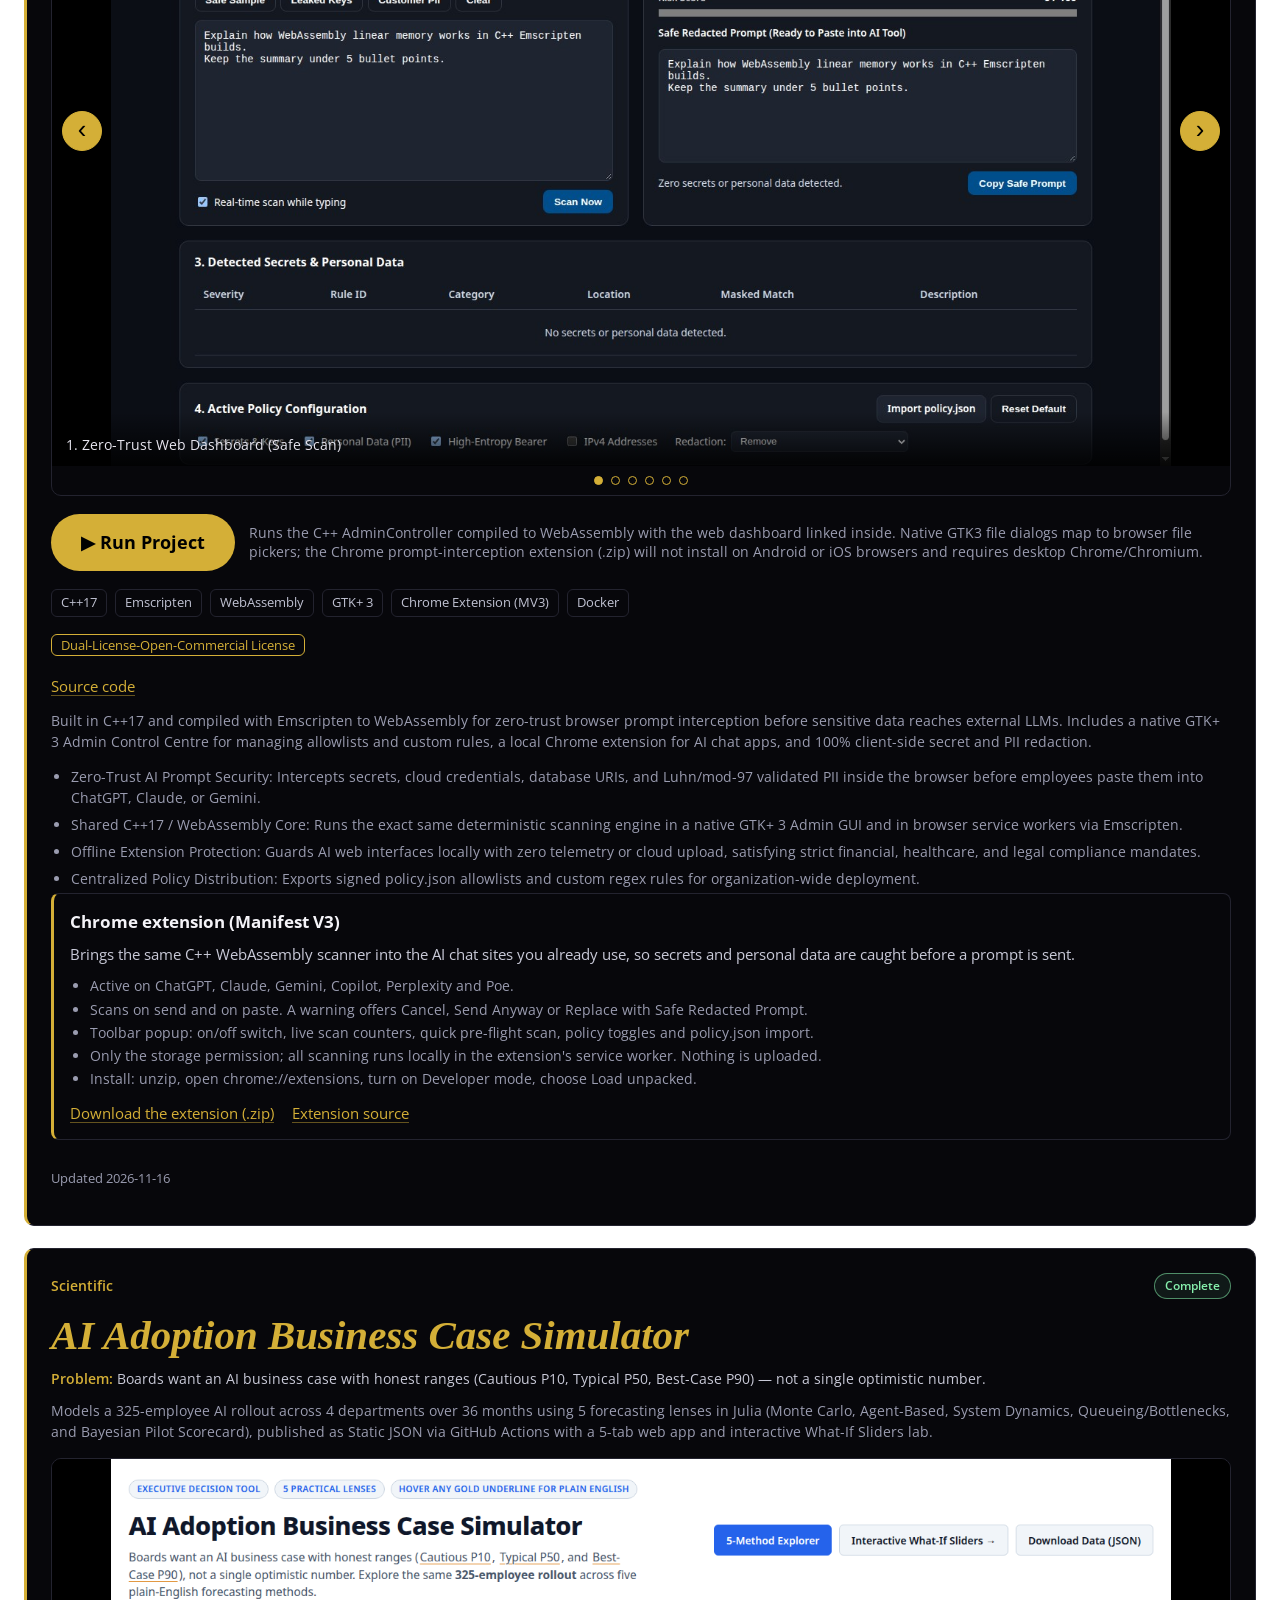
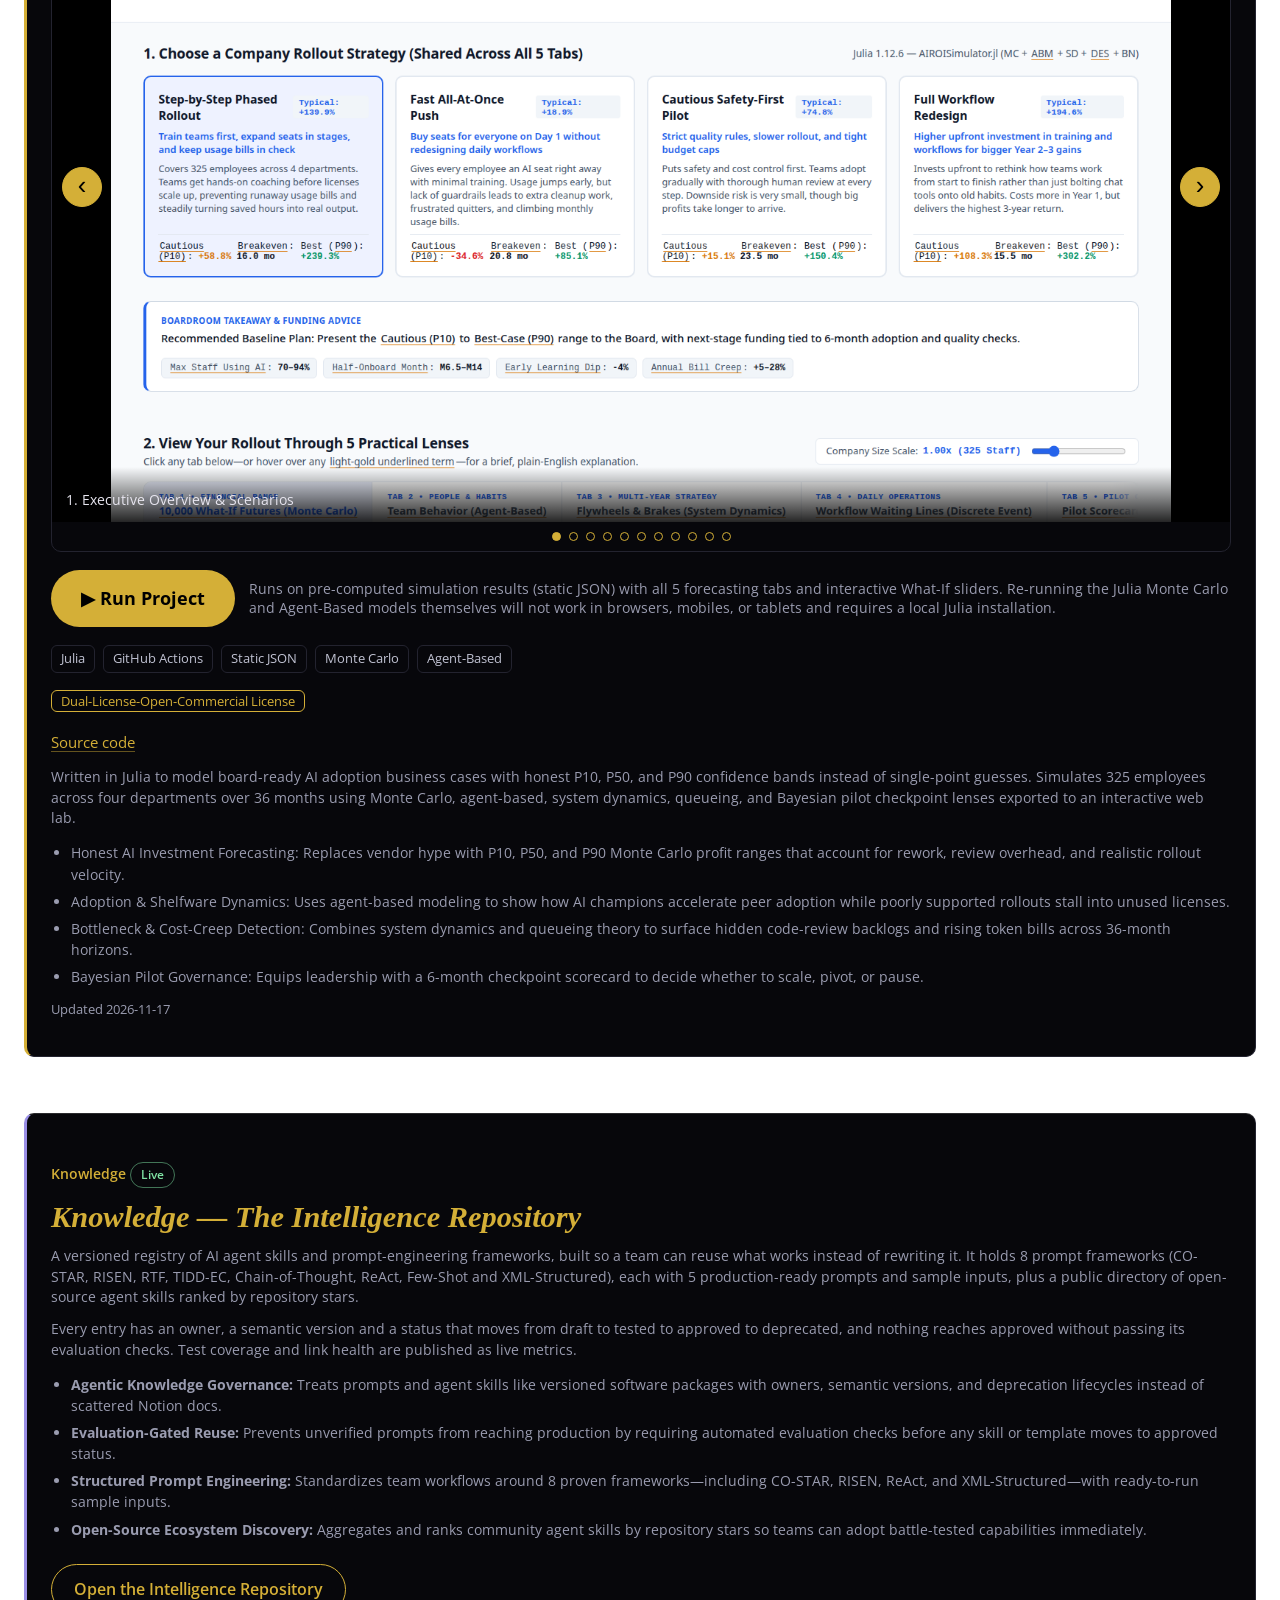
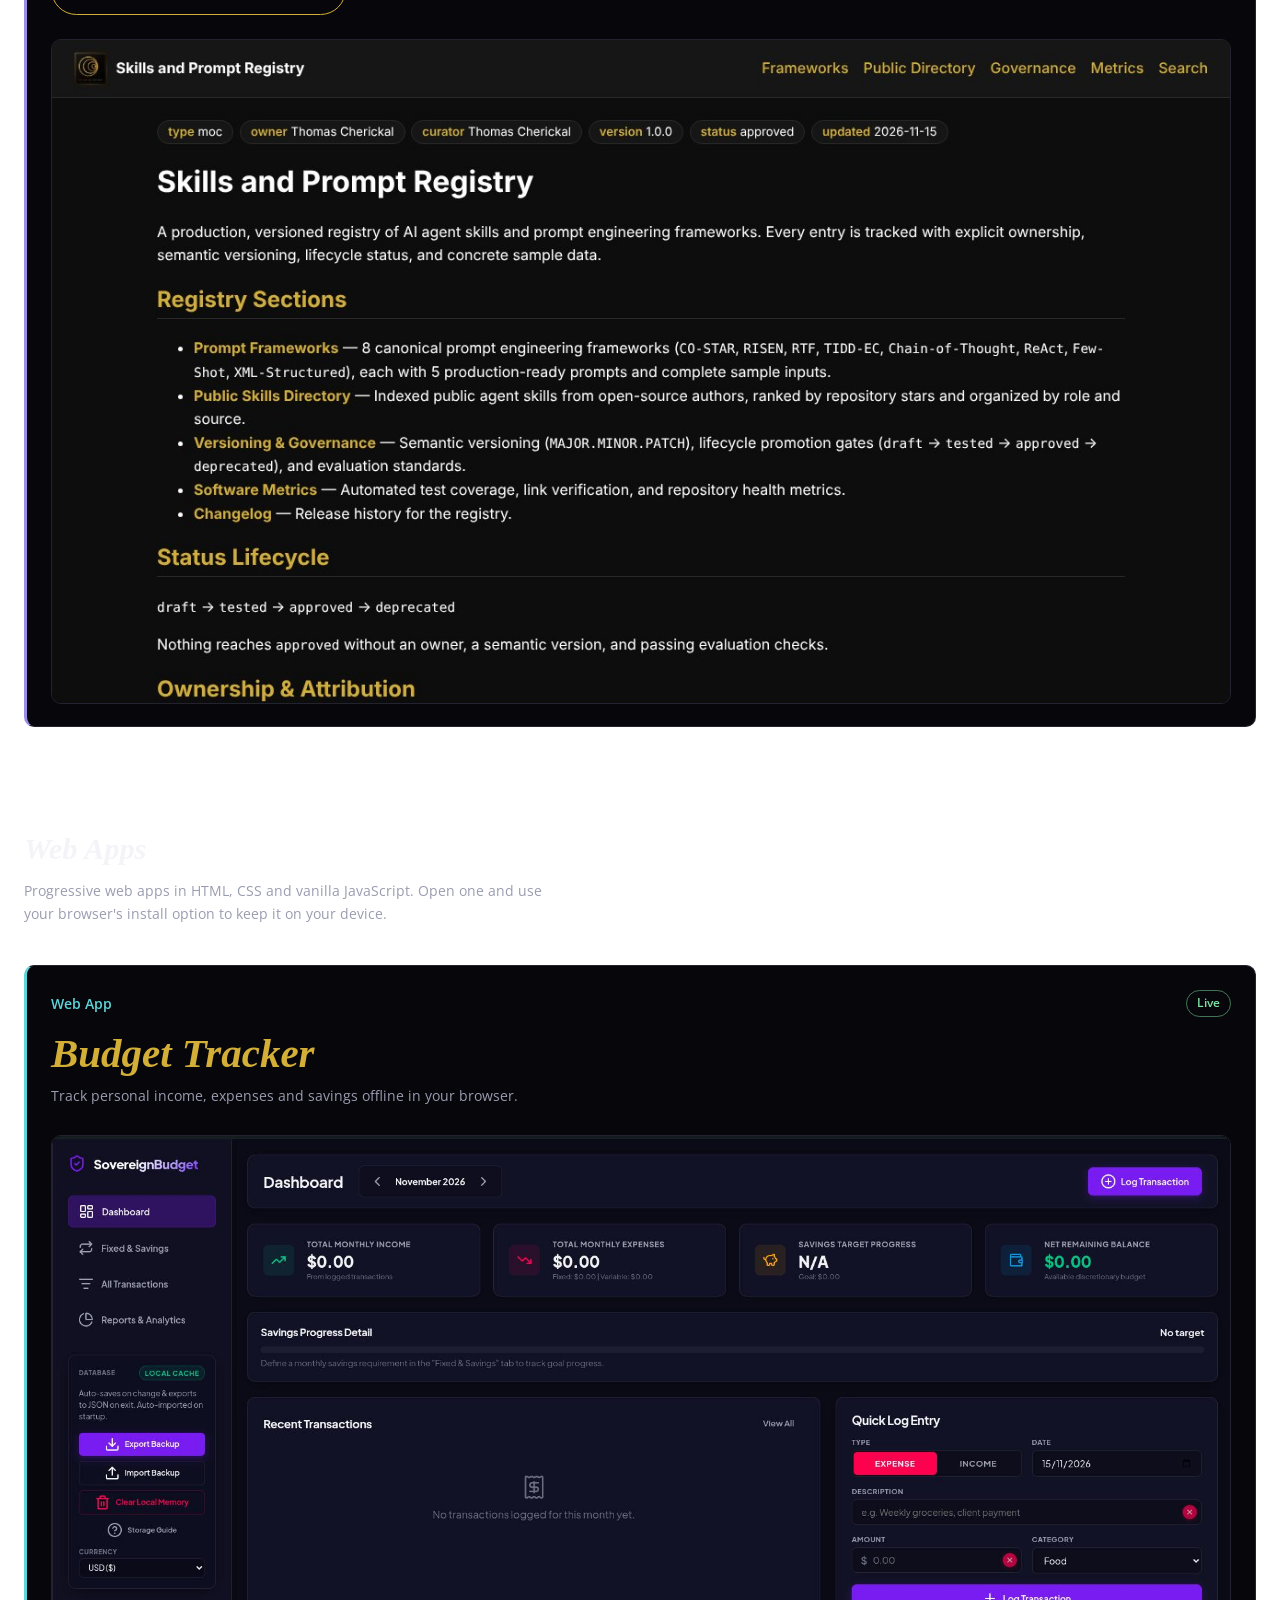
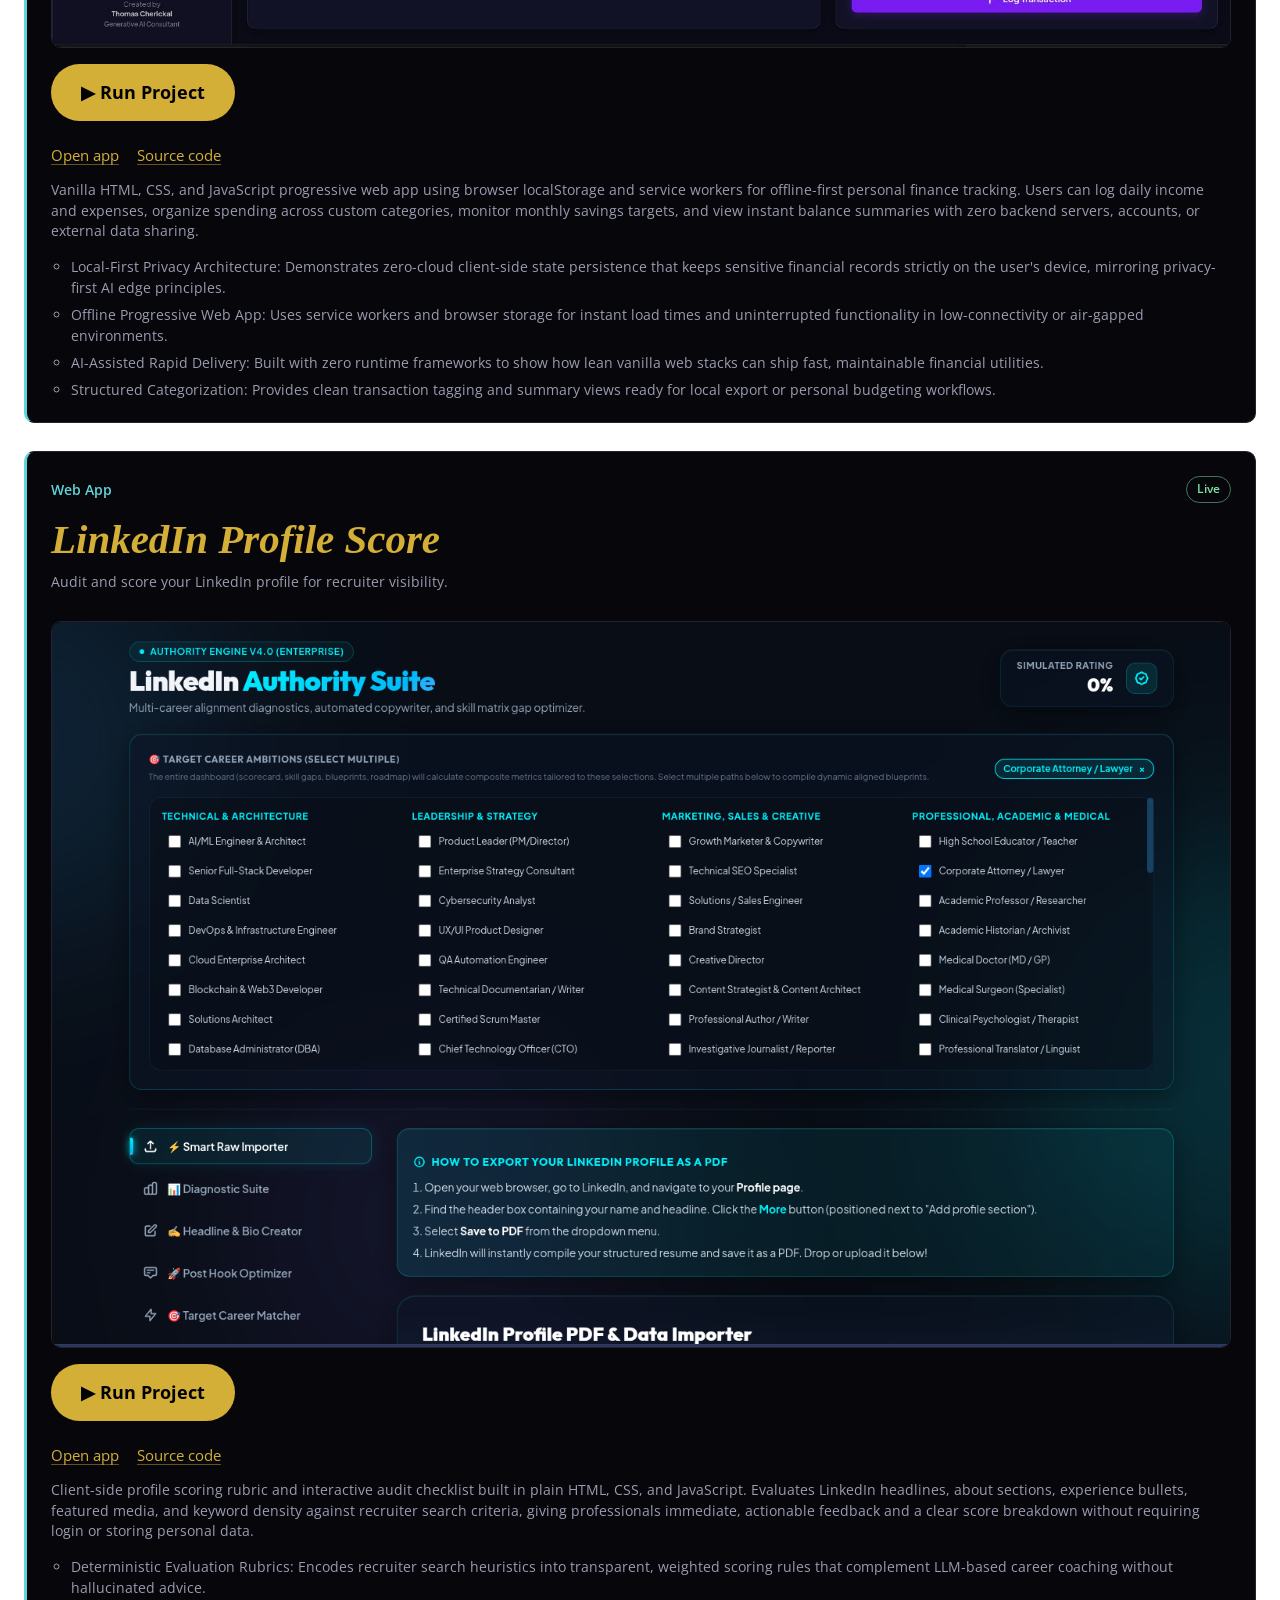
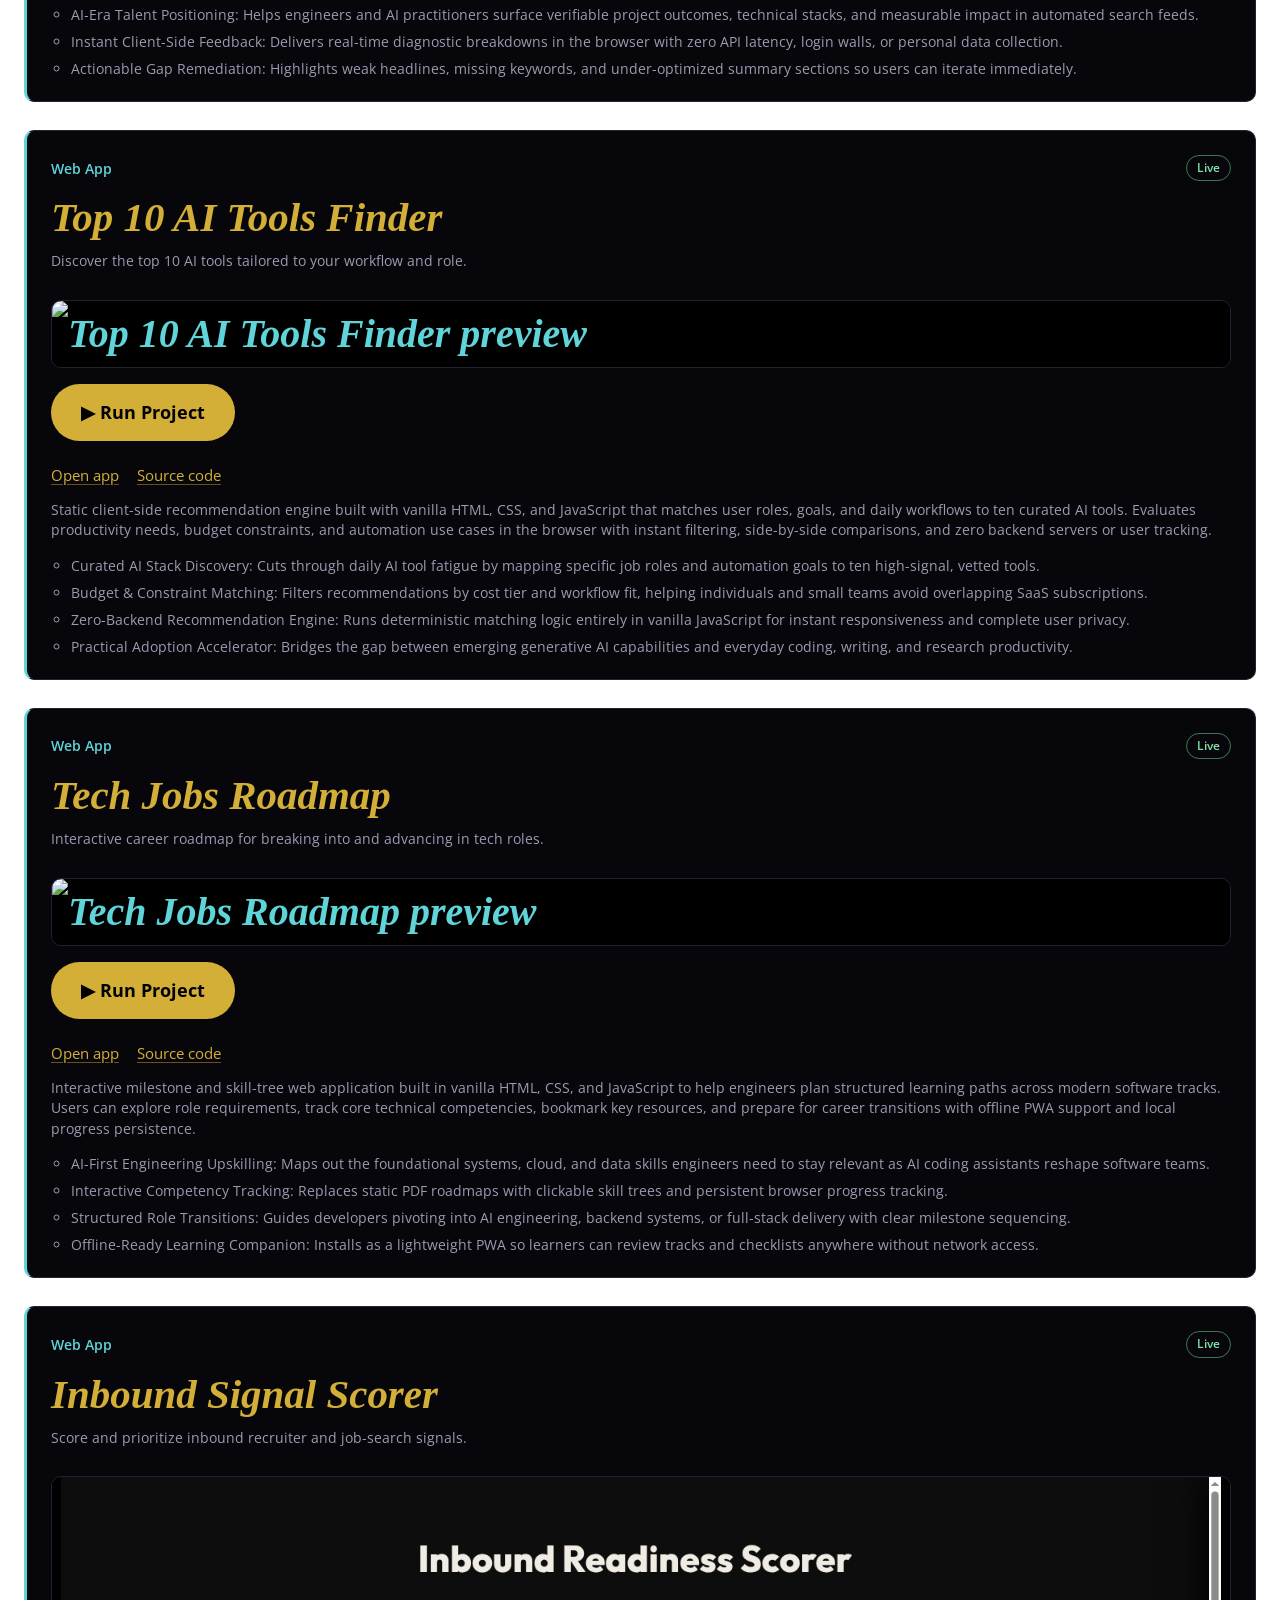
==== commit b1b6392c: "More fixes" ====
--- a/index.html
+++ b/index.html
@@ -264,9 +264,9 @@
   <a class="skip" href="#main">Skip to content</a>
 
   <header class="bar">
-    <a class="brand" href="#top" aria-label="The Digital Futurist, back to top">
+    <a class="brand" href="#top" aria-label="Portfolio, back to top">
       <img src="assets/logo.jpg" alt="The Digital Futurist Logo" width="256" height="256">
-      <span>The Digital Futurist</span>
+      <span>Portfolio</span>
     </a>
     <label class="theme-slider" title="Switch between Dark and Light mode">
       <span class="theme-slider-label">Dark</span>
@@ -275,9 +275,10 @@
       <span class="theme-slider-label">Light</span>
     </label>
     <nav aria-label="Sections">
-      <a href="#demos">Demos</a>
+      <a href="#ferrum-cpu" data-nav-lane="systems">Systems</a>
+      <a href="#julia-ai-roi-simulation" data-nav-lane="science">Scientific</a>
       <a href="#skills">Skills</a>
-      <a href="#apps">Apps</a>
+      <a href="#apps">Web-Apps</a>
       <a href="#contact">Contact</a>
       <a href="https://thedigitalfuturist.com" target="_blank" rel="noopener">Consulting</a>
     </nav>
@@ -286,7 +287,9 @@
   <main id="main">
     <section class="hero" id="top">
       <div class="hero-copy">
-        <img class="hero-logo" src="assets/logo.jpg" alt="The Digital Futurist" width="440" height="440">
+        <a href="https://thedigitalfuturist.com" target="_blank" rel="noopener" aria-label="Visit The Digital Futurist">
+          <img class="hero-logo" src="assets/logo.jpg" alt="The Digital Futurist" width="440" height="440">
+        </a>
         <p class="byline"><span class="byline-name" id="site-name">Thomas Cherickal</span><span class="byline-role"
             id="site-role">Generative AI Consultant</span></p>
         <h1 id="site-headline"></h1>
